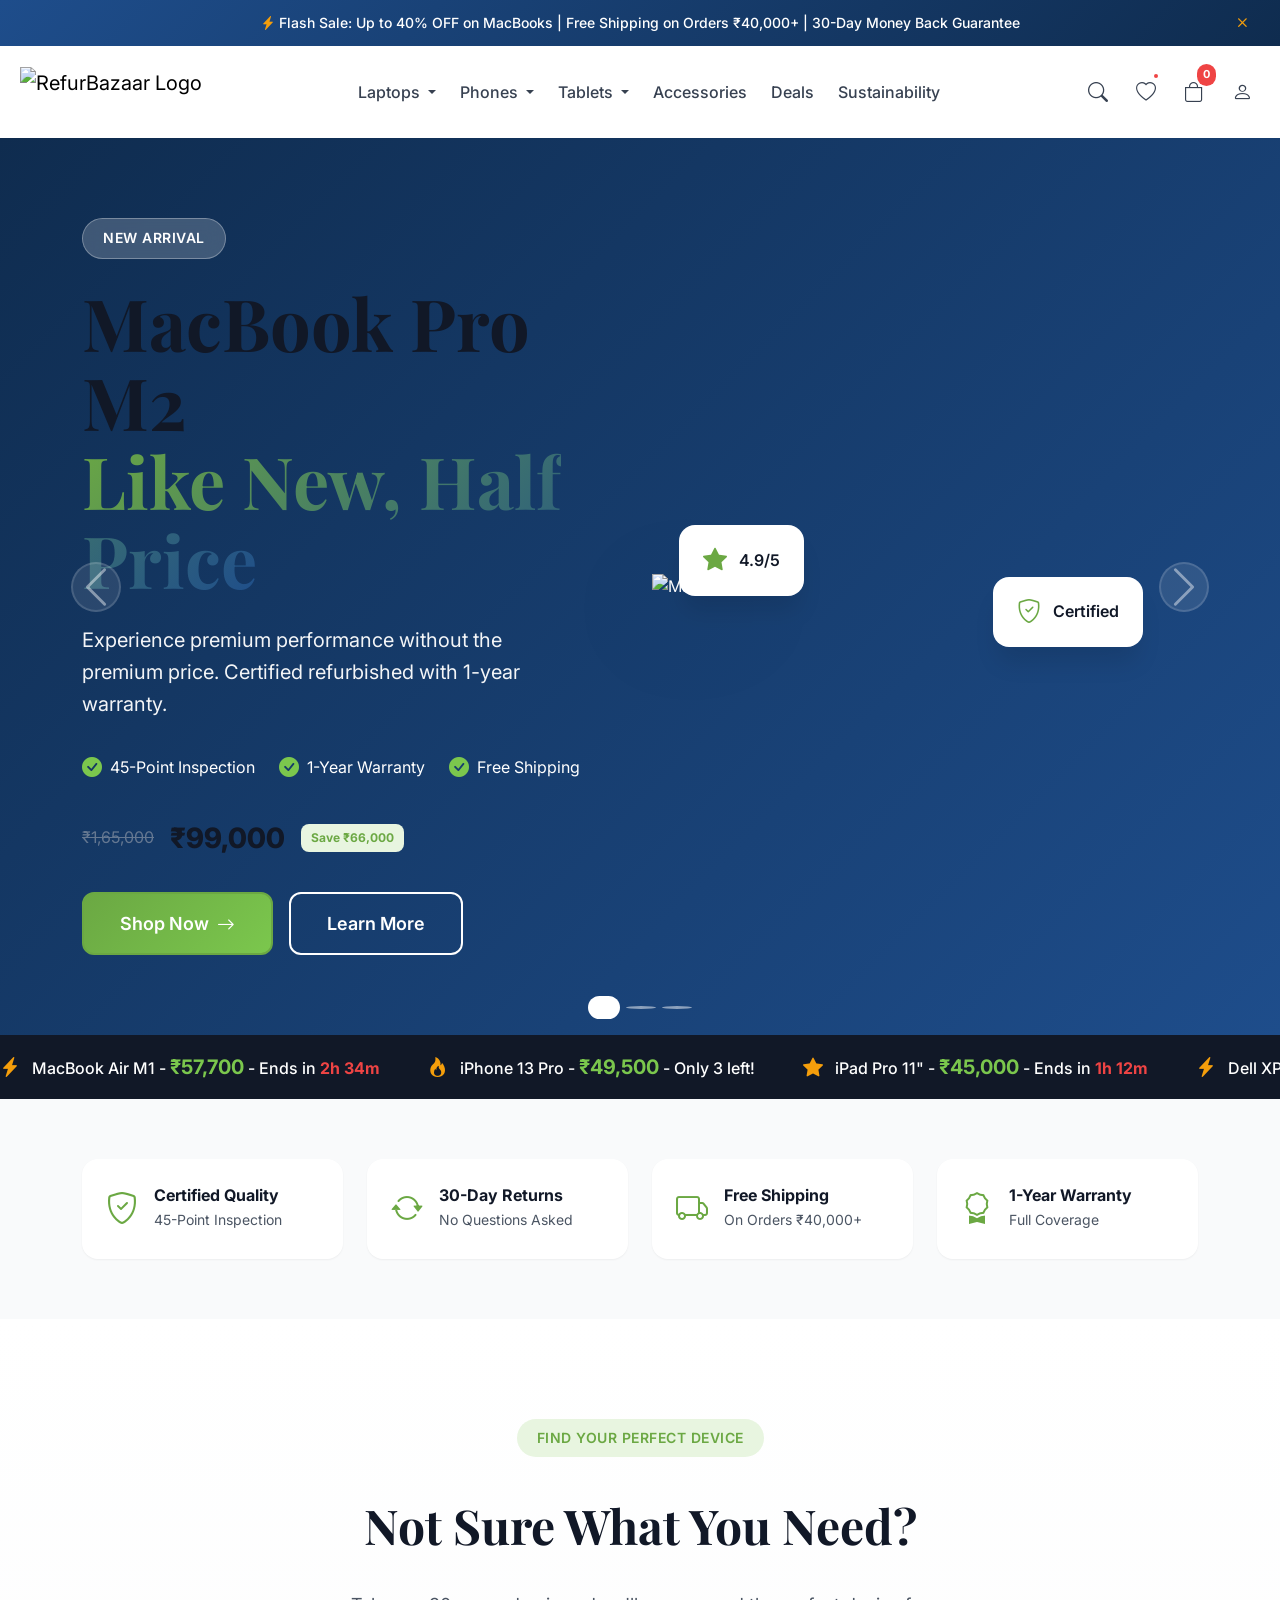
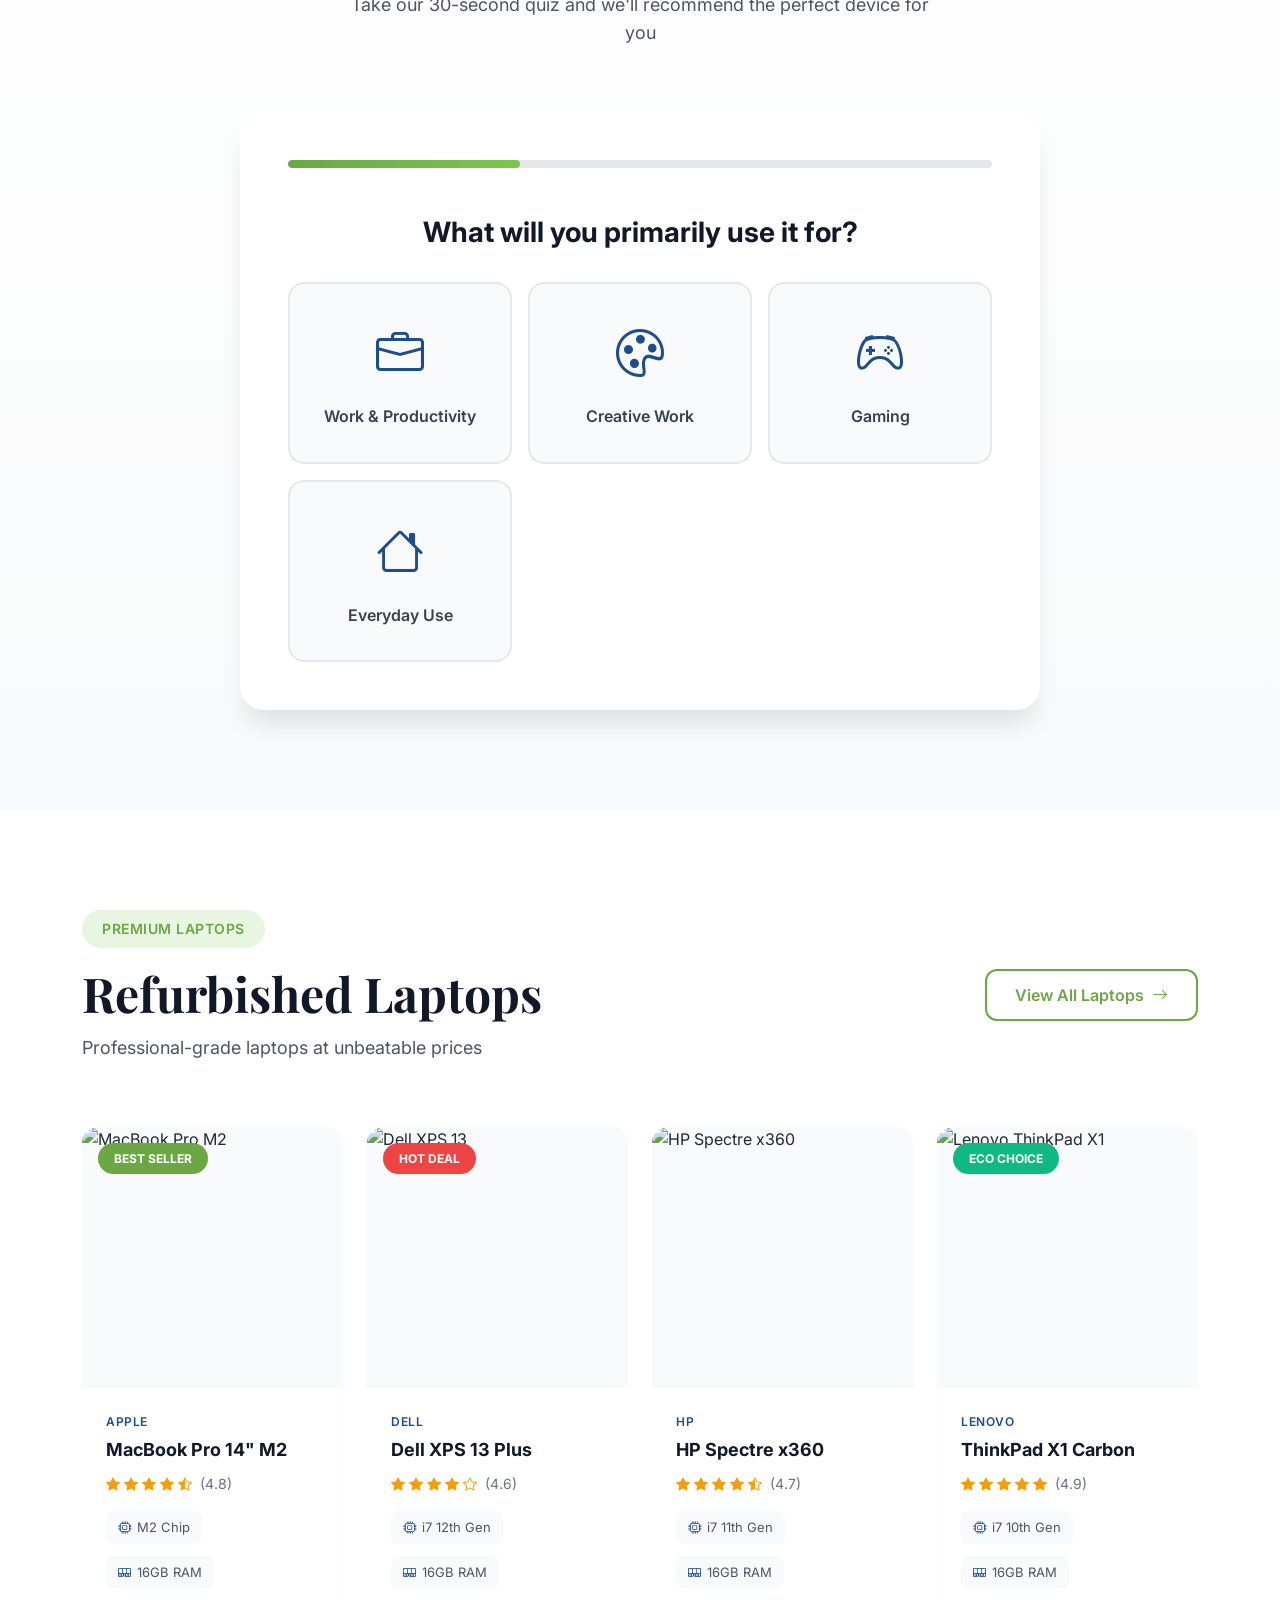
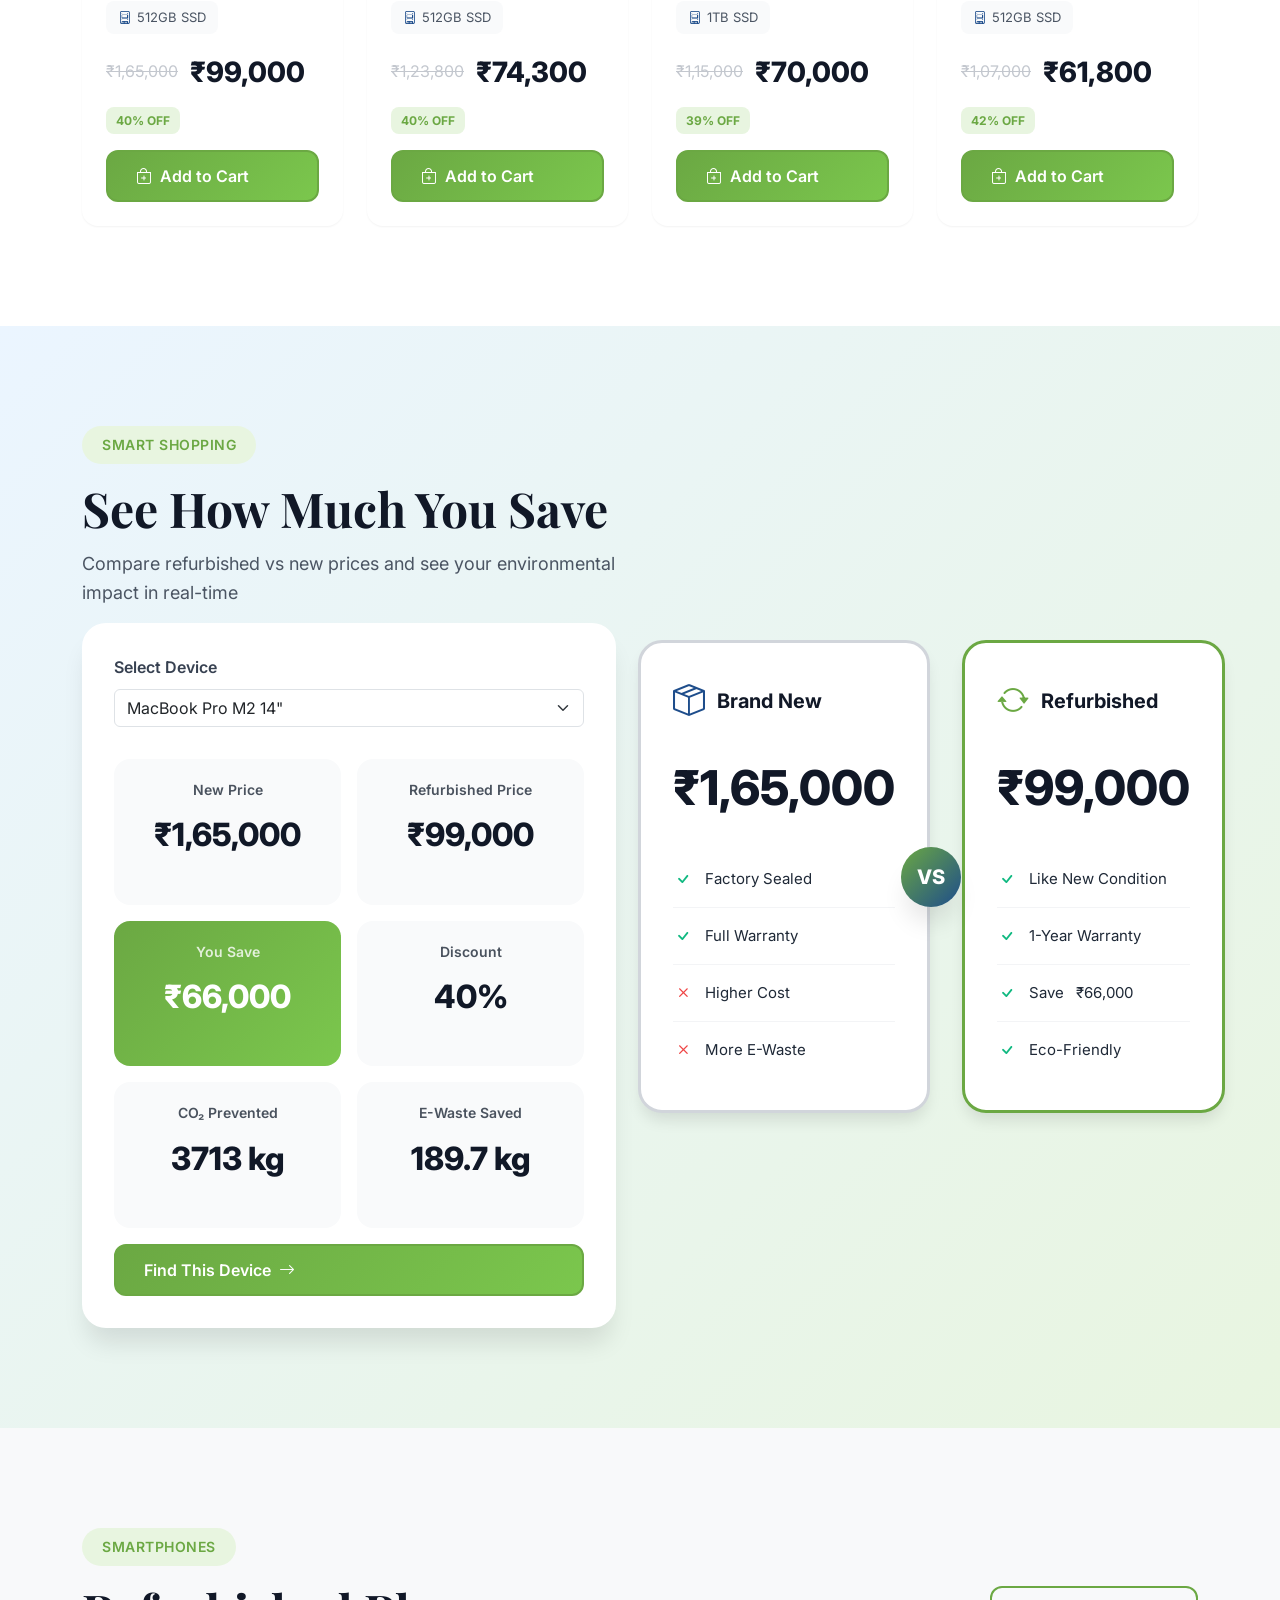
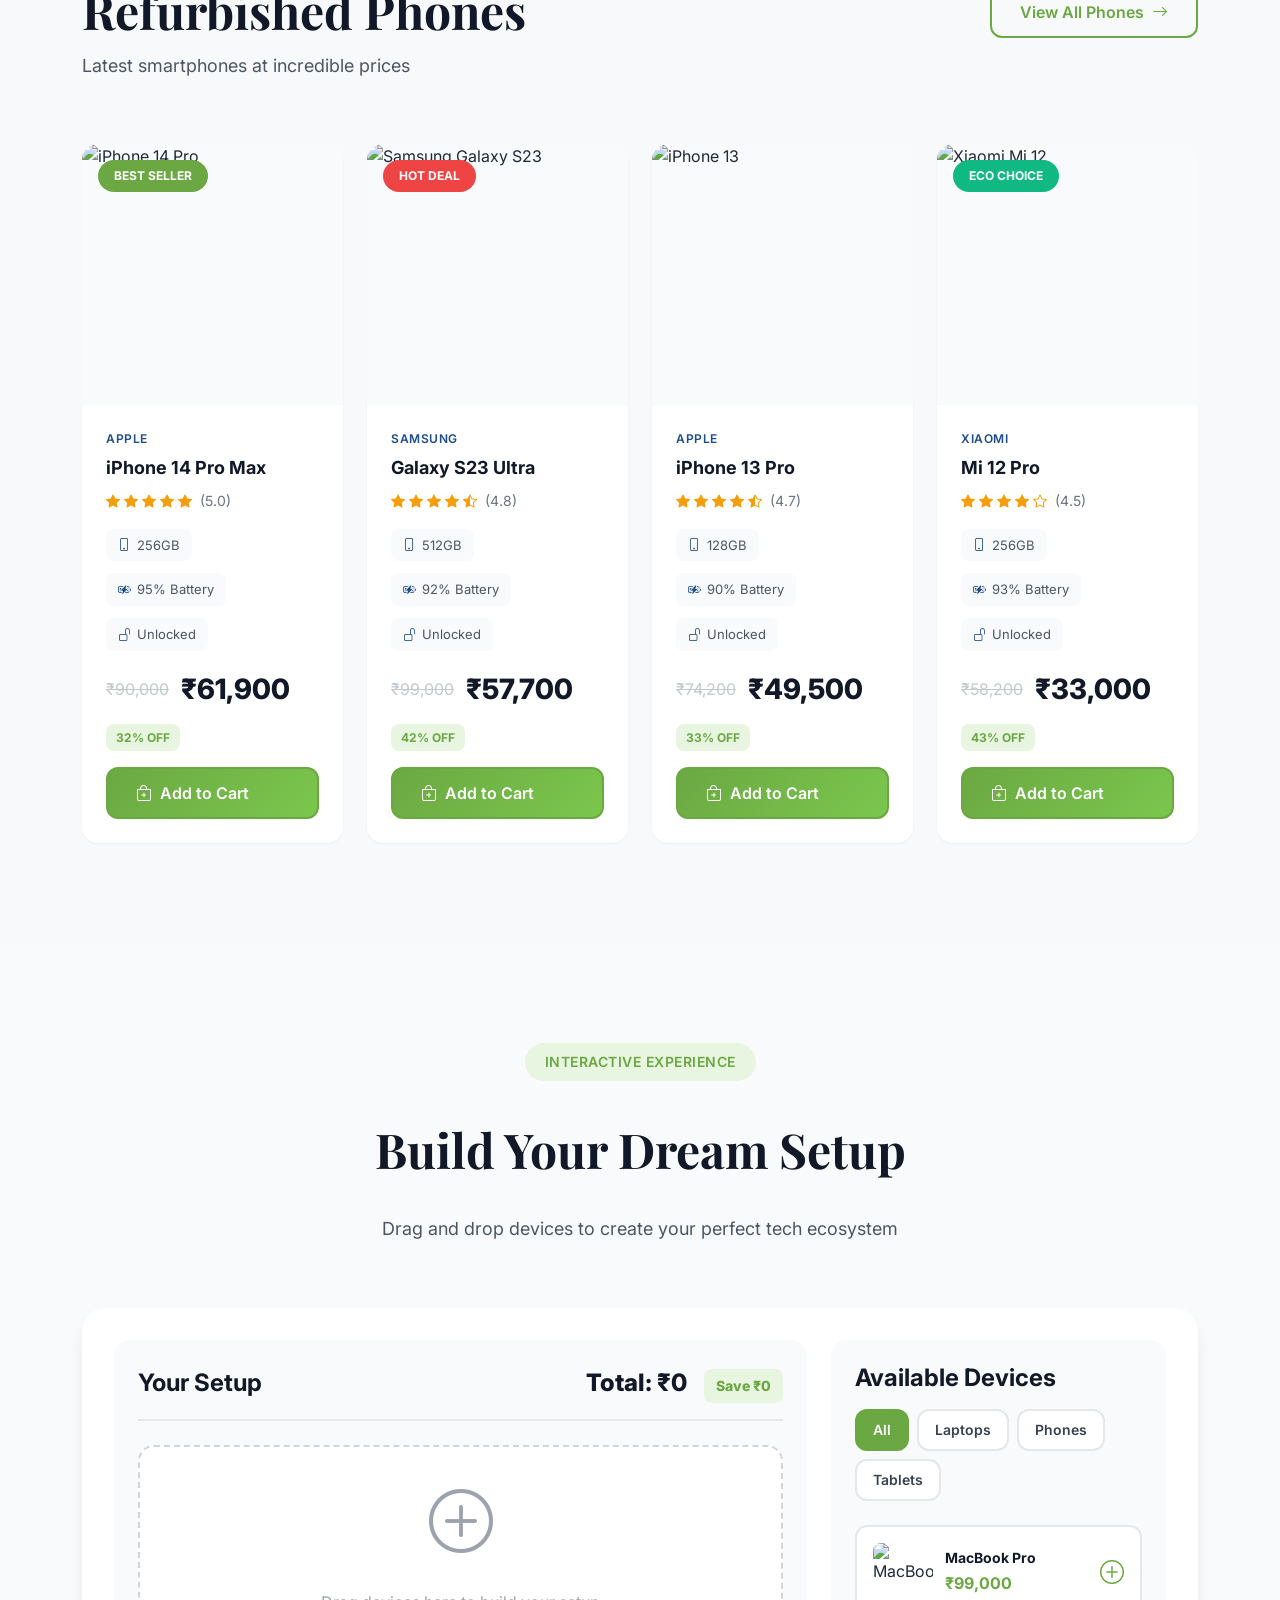
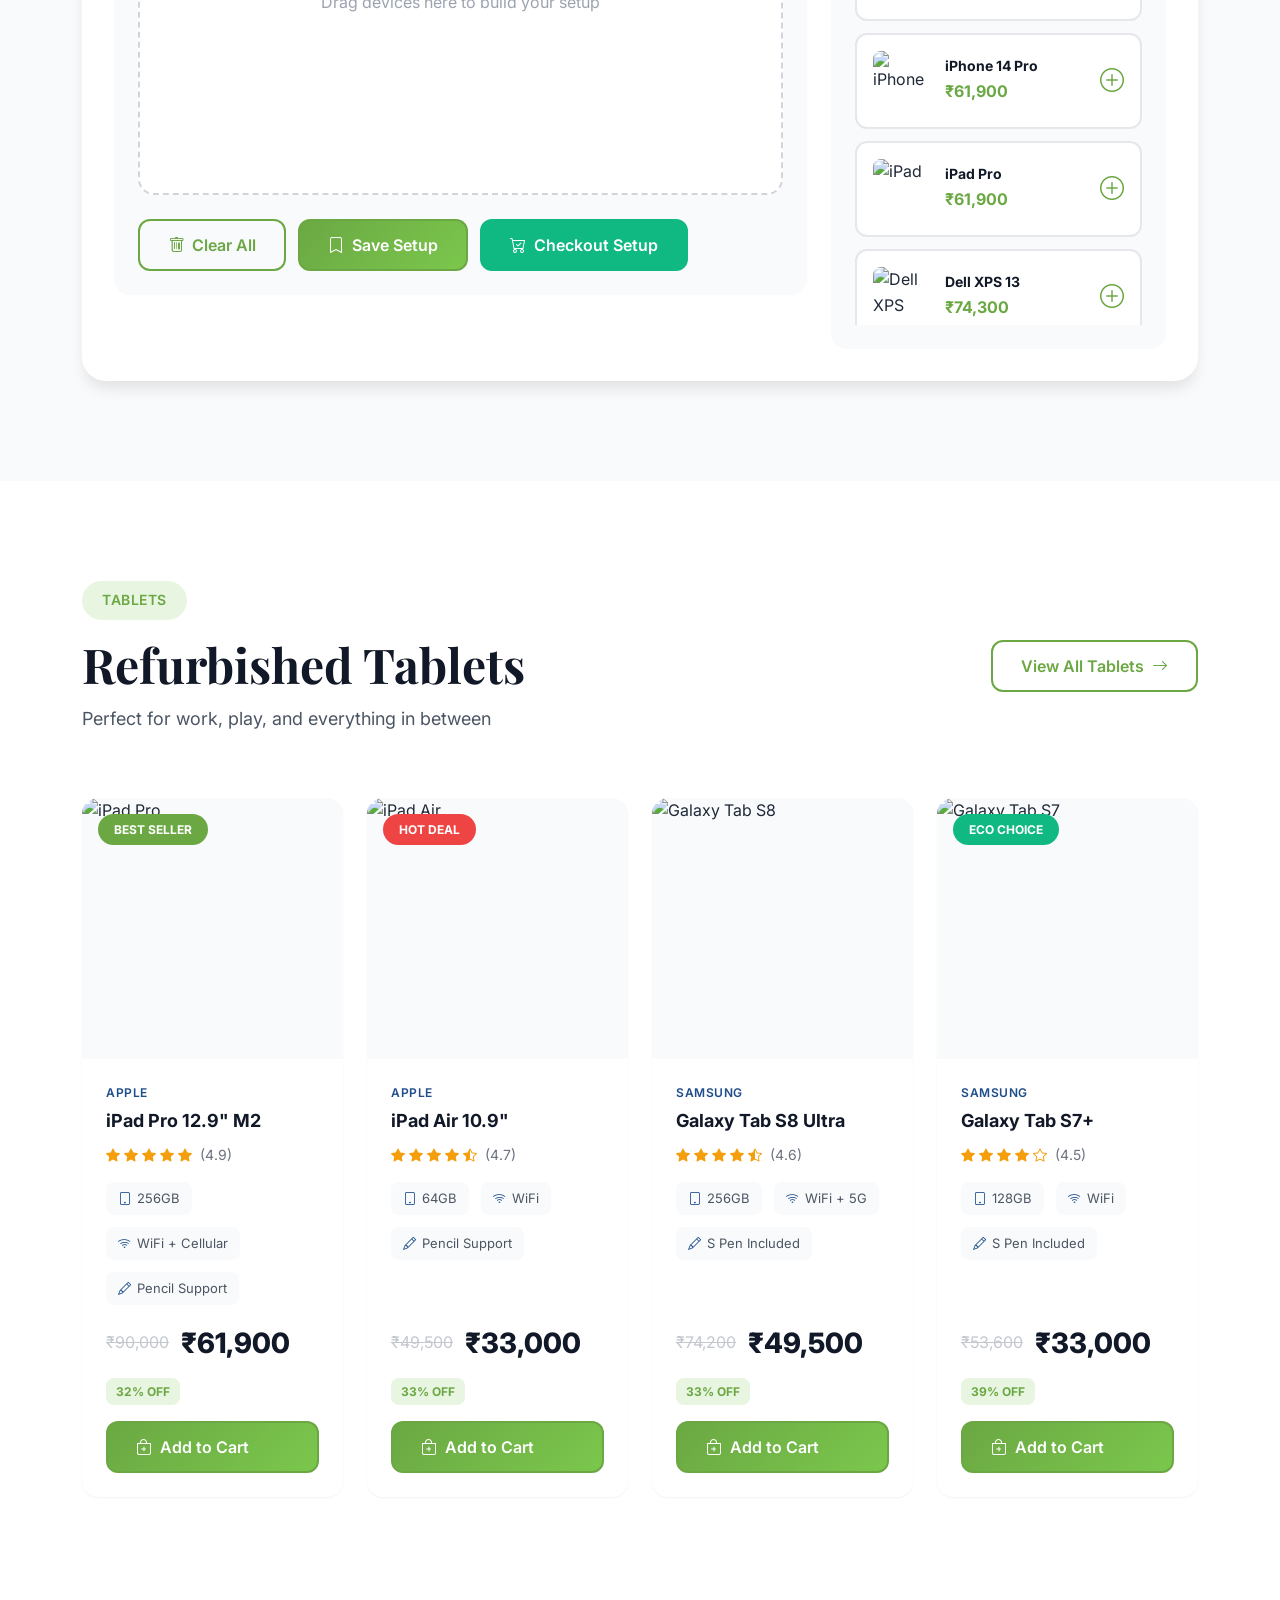
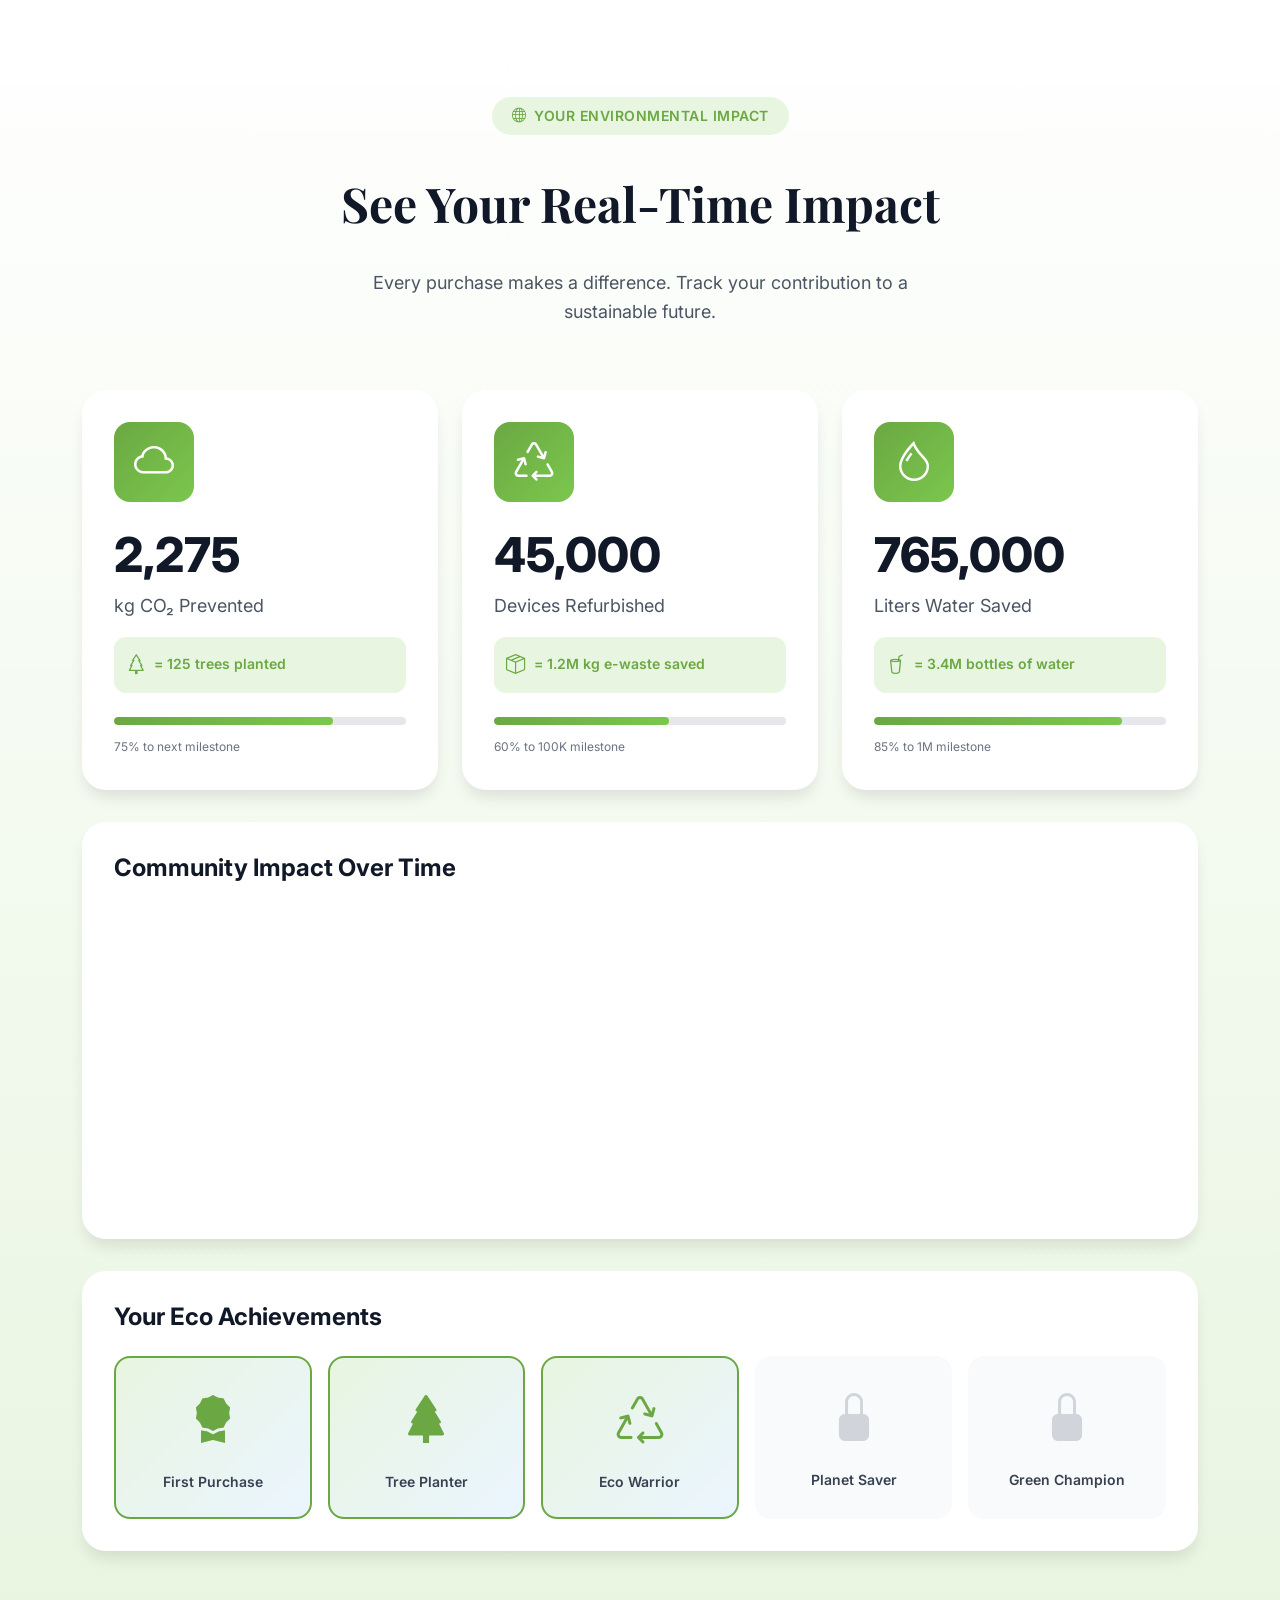
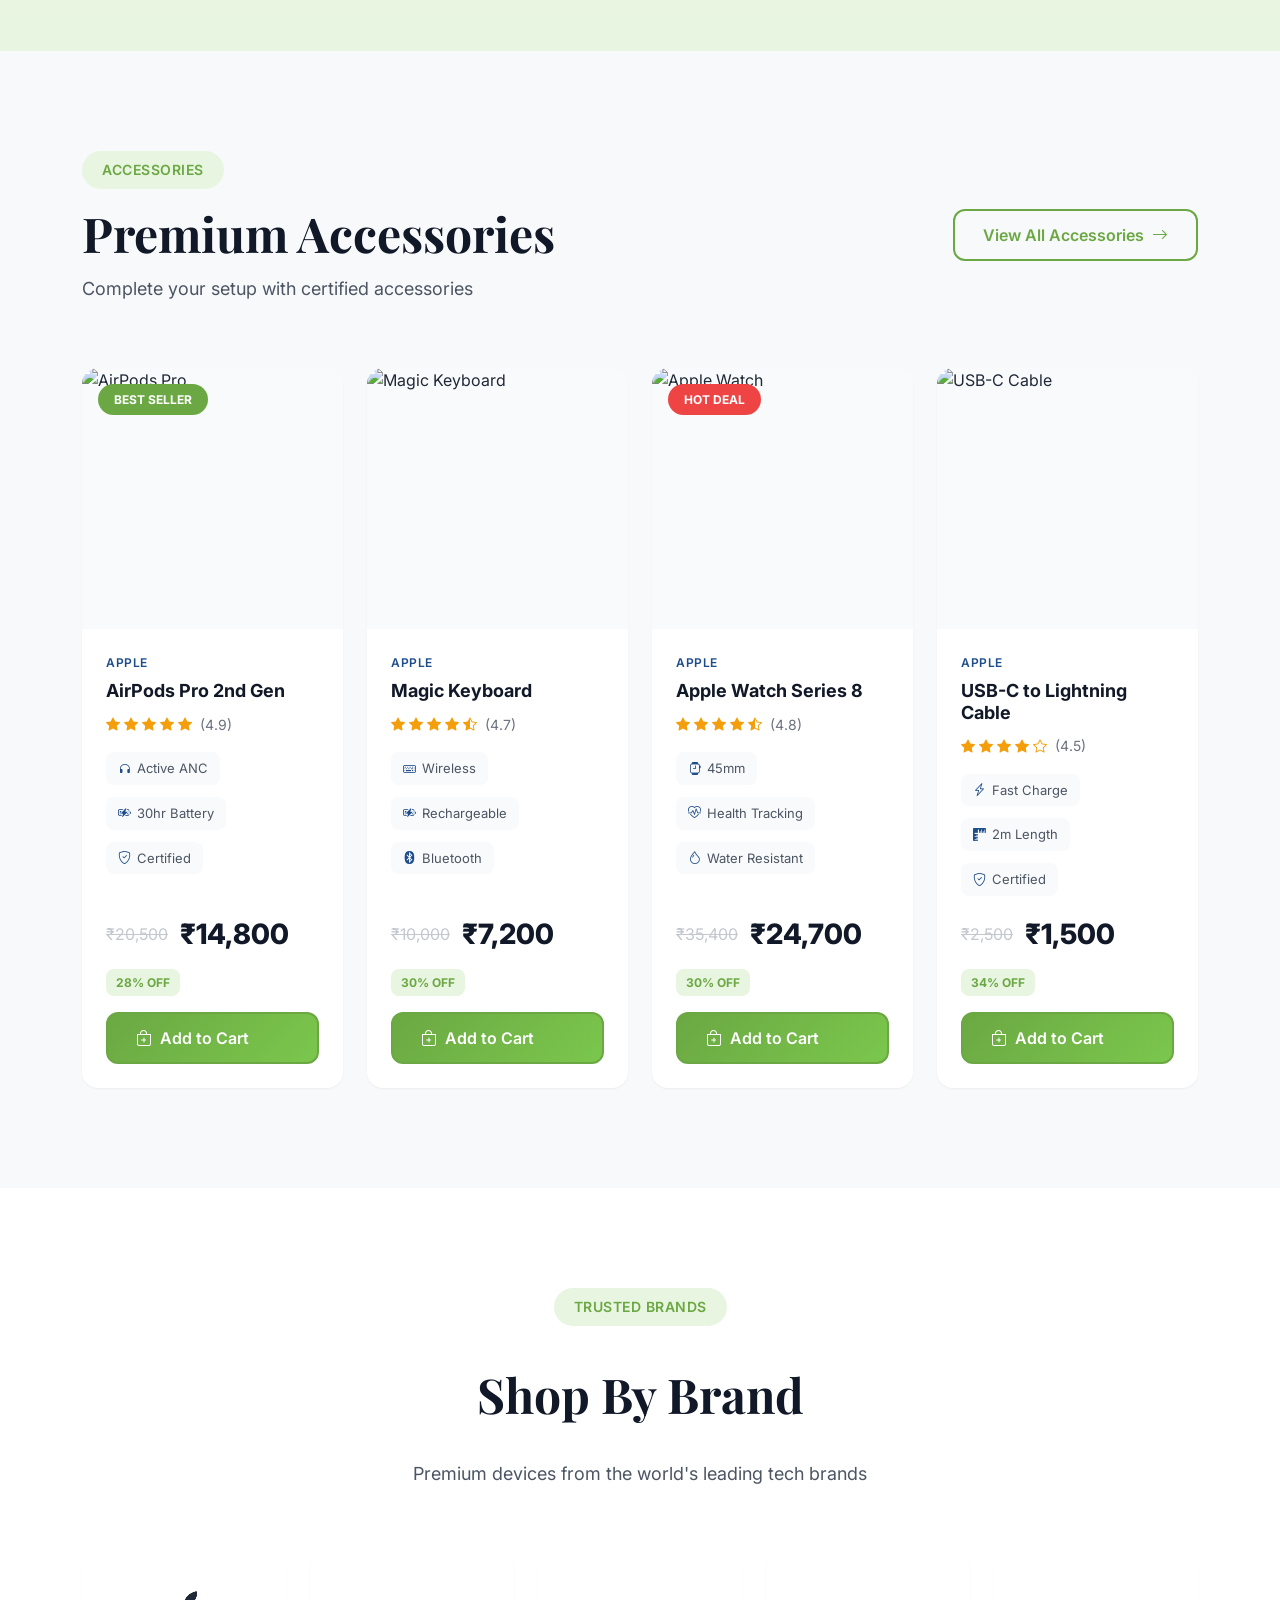
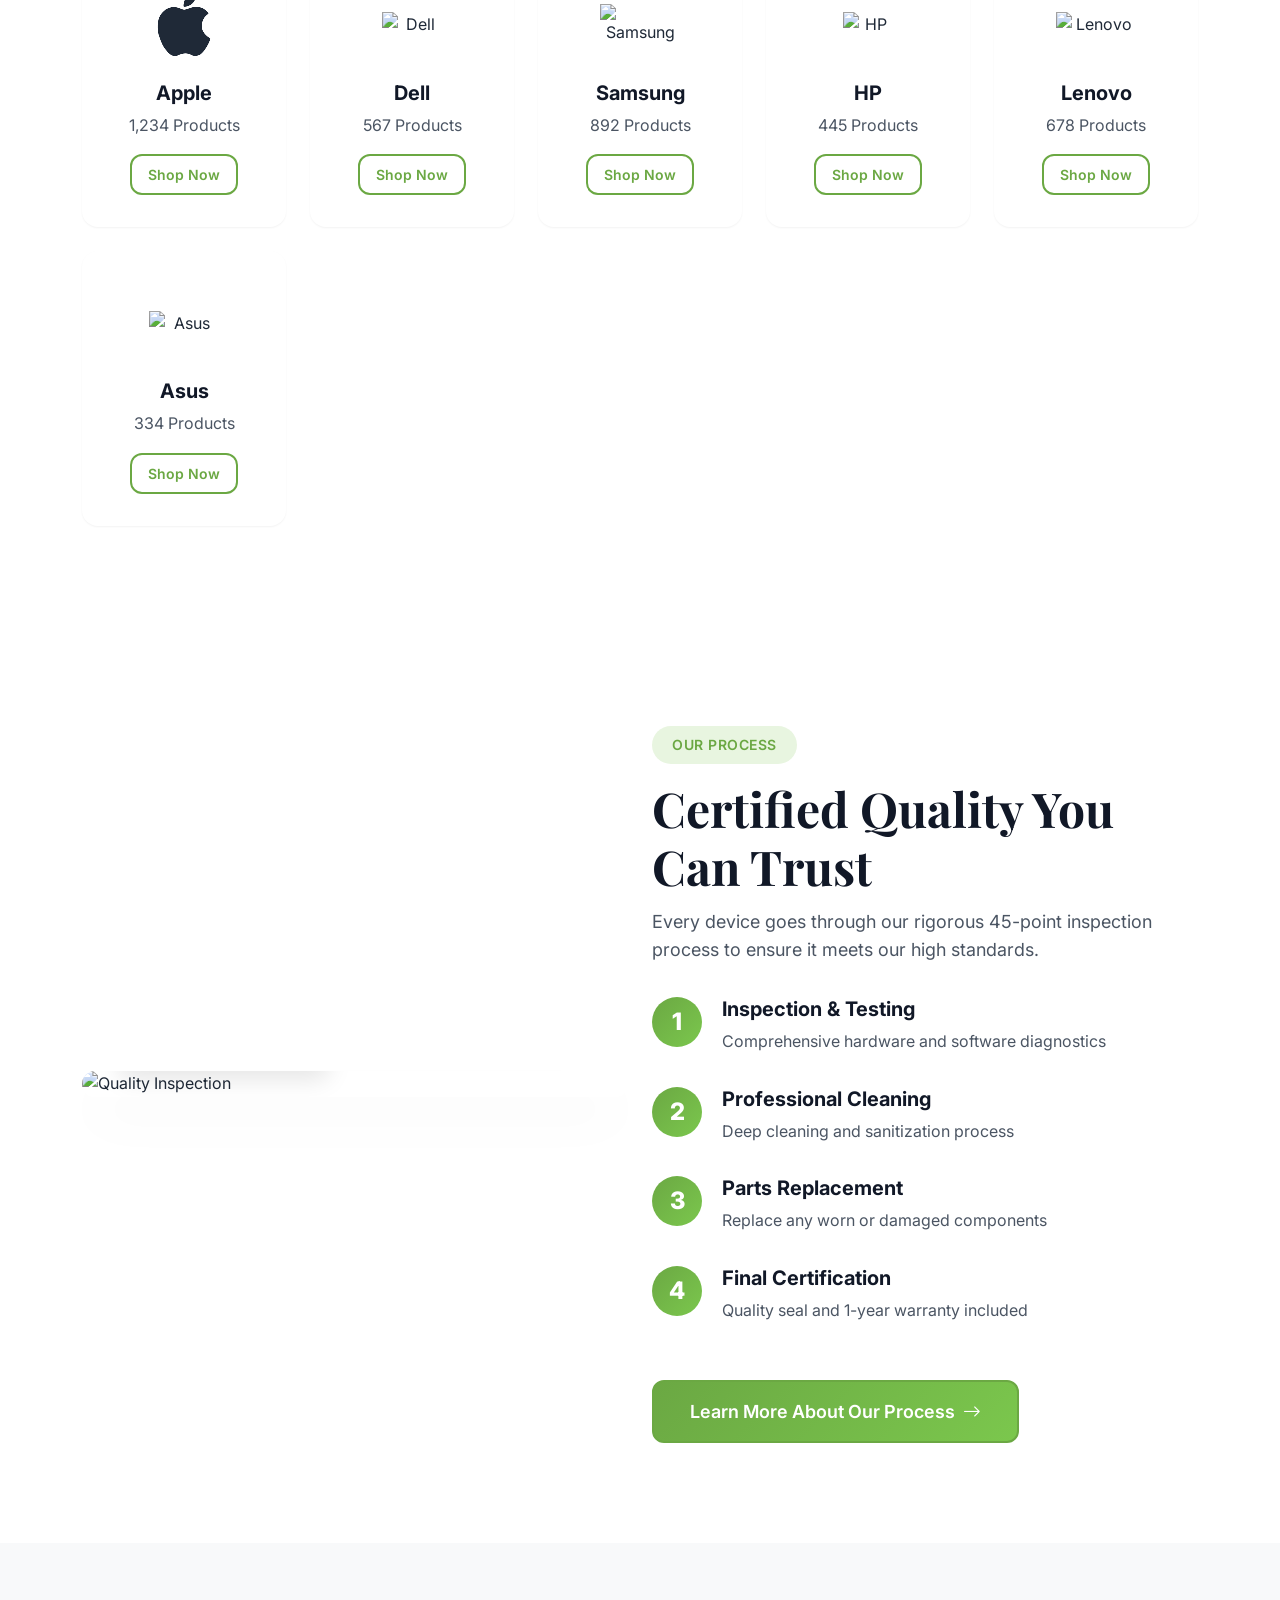
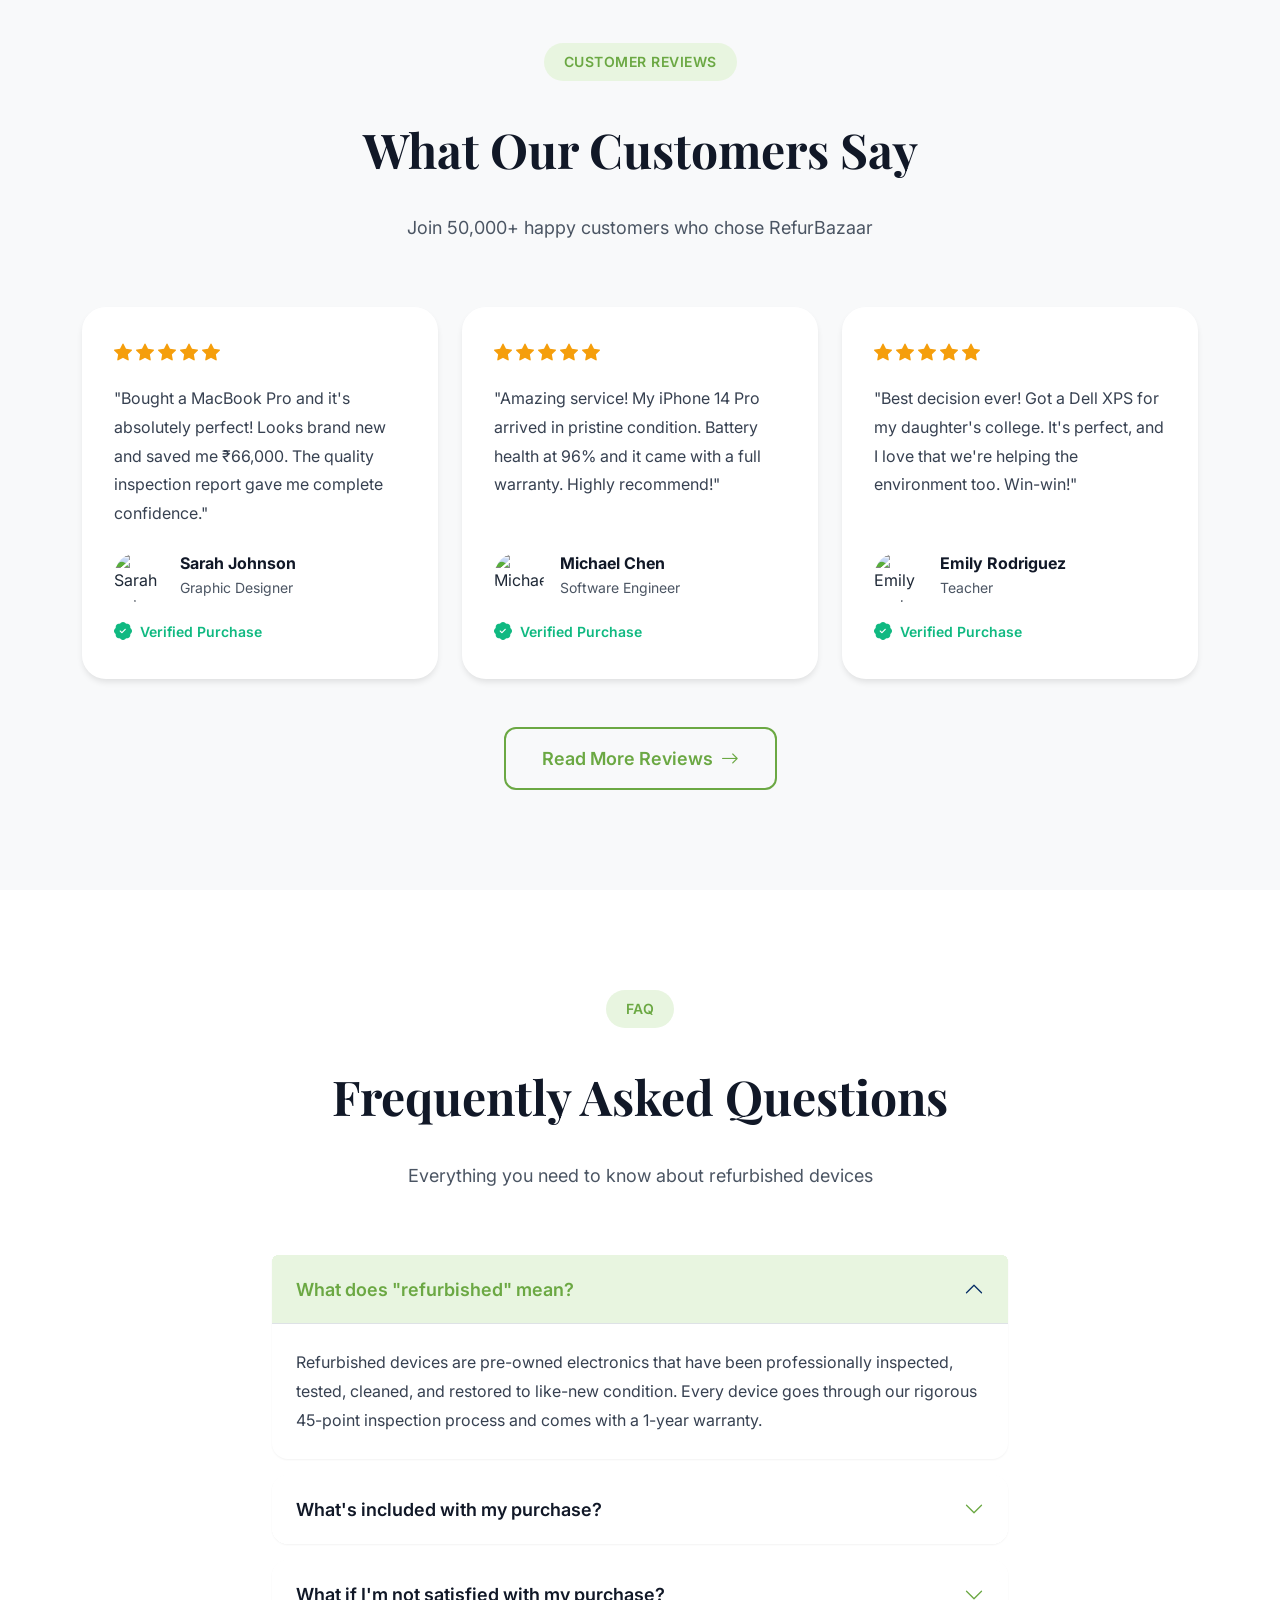
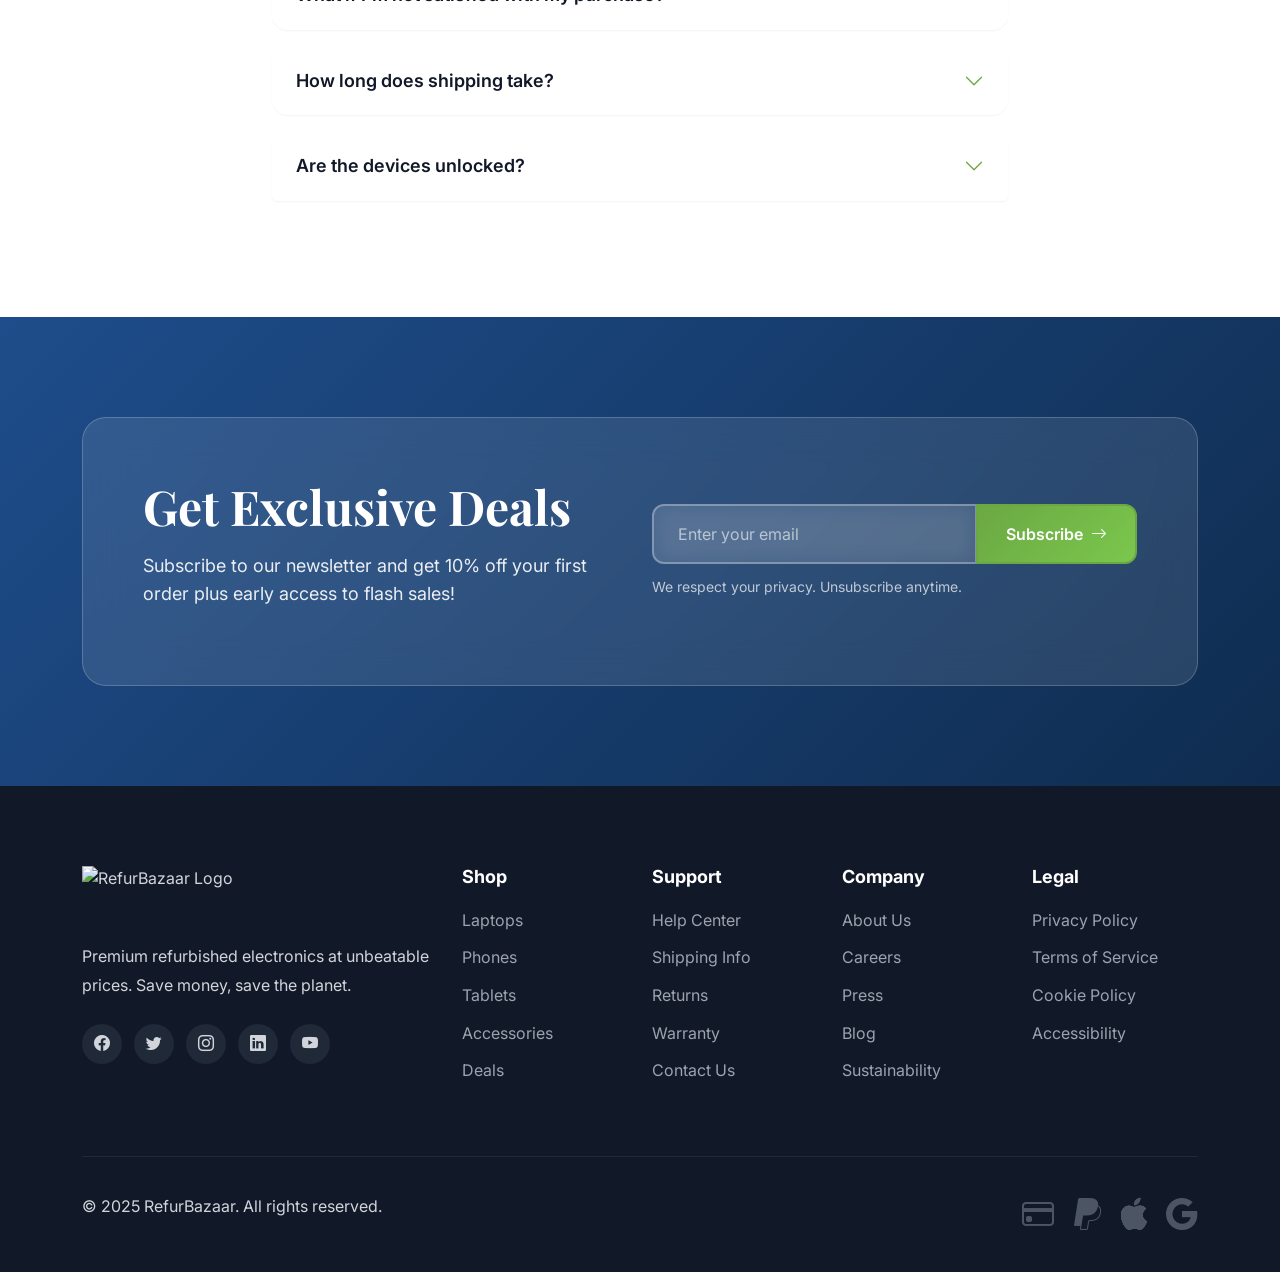
==== New_Homepage/index.html @ 9cf216d6 "ADDED NEW HOMERPAGE" ====
<!DOCTYPE html>
<html lang="en">
<head>
    <meta charset="UTF-8">
    <meta name="viewport" content="width=device-width, initial-scale=1.0">
    <meta name="description" content="RefurBazaar - Premium Refurbished Electronics. Save money, save the planet. Shop certified refurbished laptops, phones, tablets & accessories.">
    <title>RefurBazaar - Premium Refurbished Electronics | Save Money, Save Planet</title>
    
    <!-- Bootstrap 5.3 CSS -->
    <link href="https://cdn.jsdelivr.net/npm/bootstrap@5.3.0/dist/css/bootstrap.min.css" rel="stylesheet">
    
    <!-- Bootstrap Icons -->
    <link rel="stylesheet" href="https://cdn.jsdelivr.net/npm/bootstrap-icons@1.11.0/font/bootstrap-icons.css">
    
    <!-- Google Fonts -->
    <link rel="preconnect" href="https://fonts.googleapis.com">
    <link rel="preconnect" href="https://fonts.gstatic.com" crossorigin>
    <link href="https://fonts.googleapis.com/css2?family=Inter:wght@300;400;500;600;700;800&family=Playfair+Display:wght@700;800&display=swap" rel="stylesheet">
    
    <!-- AOS Animation Library -->
    <link href="https://unpkg.com/aos@2.3.1/dist/aos.css" rel="stylesheet">
    
    <!-- Custom CSS -->
    <link rel="stylesheet" href="styles.css">
    
    <!-- Favicon -->
    <link rel="icon" type="image/png" href="https://hebbkx1anhila5yf.public.blob.vercel-storage.com/refurbazaar%20final%20logo%20-Qb0zeaOKL0ZD2Bkdzx7xDBmVAOLKpW.png">
</head>
<body>

    <!-- Announcement Bar -->
    <div class="announcement-bar">
        <div class="container-fluid">
            <div class="announcement-content">
                <span><i class="bi bi-lightning-charge-fill"></i> Flash Sale: Up to 40% OFF on MacBooks | Free Shipping on Orders ₹40,000+ | 30-Day Money Back Guarantee</span>
                <button class="btn-close-announcement" aria-label="Close">
                    <i class="bi bi-x"></i>
                </button>
            </div>
        </div>
    </div>

    <!-- Navigation -->
    <nav class="navbar navbar-expand-lg navbar-light sticky-top">
        <div class="container-fluid">
            <a class="navbar-brand" href="/">
                <img src="https://hebbkx1anhila5yf.public.blob.vercel-storage.com/refurbazaar%20final%20logo%20-Qb0zeaOKL0ZD2Bkdzx7xDBmVAOLKpW.png" alt="RefurBazaar Logo" class="logo">
            </a>
            
            <button class="navbar-toggler" type="button" data-bs-toggle="collapse" data-bs-target="#navbarNav">
                <span class="navbar-toggler-icon"></span>
            </button>
            
            <div class="collapse navbar-collapse" id="navbarNav">
                <ul class="navbar-nav mx-auto">
                    <li class="nav-item dropdown">
                        <a class="nav-link dropdown-toggle" href="#" role="button" data-bs-toggle="dropdown">
                            Laptops
                        </a>
                        <ul class="dropdown-menu">
                            <li><a class="dropdown-item" href="#"><i class="bi bi-apple"></i> Apple</a></li>
                            <li><a class="dropdown-item" href="#"><i class="bi bi-laptop"></i> Dell</a></li>
                            <li><a class="dropdown-item" href="#"><i class="bi bi-laptop"></i> HP/Compaq</a></li>
                            <li><a class="dropdown-item" href="#"><i class="bi bi-laptop"></i> Lenovo</a></li>
                            <li><a class="dropdown-item" href="#"><i class="bi bi-laptop"></i> Asus</a></li>
                            <li><a class="dropdown-item" href="#"><i class="bi bi-laptop"></i> Acer</a></li>
                        </ul>
                    </li>
                    <li class="nav-item dropdown">
                        <a class="nav-link dropdown-toggle" href="#" role="button" data-bs-toggle="dropdown">
                            Phones
                        </a>
                        <ul class="dropdown-menu">
                            <li><a class="dropdown-item" href="#"><i class="bi bi-apple"></i> Apple iPhone</a></li>
                            <li><a class="dropdown-item" href="#"><i class="bi bi-phone"></i> Samsung</a></li>
                            <li><a class="dropdown-item" href="#"><i class="bi bi-phone"></i> Xiaomi (MI)</a></li>
                            <li><a class="dropdown-item" href="#"><i class="bi bi-phone"></i> Vivo</a></li>
                        </ul>
                    </li>
                    <li class="nav-item dropdown">
                        <a class="nav-link dropdown-toggle" href="#" role="button" data-bs-toggle="dropdown">
                            Tablets
                        </a>
                        <ul class="dropdown-menu">
                            <li><a class="dropdown-item" href="#"><i class="bi bi-tablet"></i> Apple iPad</a></li>
                            <li><a class="dropdown-item" href="#"><i class="bi bi-tablet"></i> Samsung Galaxy Tab</a></li>
                        </ul>
                    </li>
                    <li class="nav-item">
                        <a class="nav-link" href="#accessories">Accessories</a>
                    </li>
                    <li class="nav-item">
                        <a class="nav-link" href="#deals">Deals</a>
                    </li>
                    <li class="nav-item">
                        <a class="nav-link" href="#sustainability">Sustainability</a>
                    </li>
                </ul>
                
                <div class="navbar-actions">
                    <button class="btn-icon" aria-label="Search">
                        <i class="bi bi-search"></i>
                    </button>
                    <button class="btn-icon" aria-label="Wishlist">
                        <i class="bi bi-heart"></i>
                        <span class="badge-dot"></span>
                    </button>
                    <button class="btn-icon" aria-label="Cart">
                        <i class="bi bi-bag"></i>
                        <span class="cart-badge">0</span>
                    </button>
                    <button class="btn-icon" aria-label="Account">
                        <i class="bi bi-person"></i>
                    </button>
                </div>
            </div>
        </div>
    </nav>

    <!-- Hero Carousel Section -->
    <section class="hero-carousel-section">
        <div id="heroCarousel" class="carousel slide carousel-fade" data-bs-ride="carousel" data-bs-interval="5000">
            <div class="carousel-indicators">
                <button type="button" data-bs-target="#heroCarousel" data-bs-slide-to="0" class="active"></button>
                <button type="button" data-bs-target="#heroCarousel" data-bs-slide-to="1"></button>
                <button type="button" data-bs-target="#heroCarousel" data-bs-slide-to="2"></button>
            </div>
            
            <div class="carousel-inner">
                <!-- Slide 1: MacBook Pro -->
                <div class="carousel-item active">
                    <div class="carousel-slide slide-1">
                        <div class="container">
                            <div class="row align-items-center">
                                <div class="col-lg-6" data-aos="fade-right">
                                    <div class="slide-content">
                                        <span class="slide-badge">New Arrival</span>
                                        <h1 class="slide-title">MacBook Pro M2<br><span class="gradient-text">Like New, Half Price</span></h1>
                                        <p class="slide-description">Experience premium performance without the premium price. Certified refurbished with 1-year warranty.</p>
                                        <div class="slide-features">
                                            <div class="feature-item">
                                                <i class="bi bi-check-circle-fill"></i>
                                                <span>45-Point Inspection</span>
                                            </div>
                                            <div class="feature-item">
                                                <i class="bi bi-check-circle-fill"></i>
                                                <span>1-Year Warranty</span>
                                            </div>
                                            <div class="feature-item">
                                                <i class="bi bi-check-circle-fill"></i>
                                                <span>Free Shipping</span>
                                            </div>
                                        </div>
                                        <div class="slide-price">
                                            <span class="price-old">₹1,65,000</span>
                                            <span class="price-new">₹99,000</span>
                                            <span class="price-save">Save ₹66,000</span>
                                        </div>
                                        <div class="slide-actions">
                                            <a href="#laptops" class="btn btn-primary btn-lg">
                                                Shop Now <i class="bi bi-arrow-right"></i>
                                            </a>
                                            <a href="#how-it-works" class="btn btn-outline-light btn-lg">
                                                Learn More
                                            </a>
                                        </div>
                                    </div>
                                </div>
                                <div class="col-lg-6" data-aos="fade-left">
                                    <div class="slide-image">
                                        <img src="https://images.unsplash.com/photo-1517336714731-489689fd1ca8?w=800&q=80" alt="MacBook Pro" class="floating-image">
                                        <div class="image-badge badge-1">
                                            <i class="bi bi-shield-check"></i>
                                            <span>Certified</span>
                                        </div>
                                        <div class="image-badge badge-2">
                                            <i class="bi bi-star-fill"></i>
                                            <span>4.9/5</span>
                                        </div>
                                    </div>
                                </div>
                            </div>
                        </div>
                    </div>
                </div>
                
                <!-- Slide 2: iPhone -->
                <div class="carousel-item">
                    <div class="carousel-slide slide-2">
                        <div class="container">
                            <div class="row align-items-center">
                                <div class="col-lg-6 order-lg-2" data-aos="fade-left">
                                    <div class="slide-content">
                                        <span class="slide-badge">Best Seller</span>
                                        <h1 class="slide-title">iPhone 14 Pro<br><span class="gradient-text">Pristine Condition</span></h1>
                                        <p class="slide-description">The latest iPhone at an unbeatable price. Every device tested, cleaned, and certified by experts.</p>
                                        <div class="slide-features">
                                            <div class="feature-item">
                                                <i class="bi bi-check-circle-fill"></i>
                                                <span>Battery Health 90%+</span>
                                            </div>
                                            <div class="feature-item">
                                                <i class="bi bi-check-circle-fill"></i>
                                                <span>Unlocked</span>
                                            </div>
                                            <div class="feature-item">
                                                <i class="bi bi-check-circle-fill"></i>
                                                <span>30-Day Returns</span>
                                            </div>
                                        </div>
                                        <div class="slide-price">
                                            <span class="price-old">₹90,000</span>
                                            <span class="price-new">₹61,900</span>
                                            <span class="price-save">Save ₹28,100</span>
                                        </div>
                                        <div class="slide-actions">
                                            <a href="#phones" class="btn btn-primary btn-lg">
                                                Shop iPhones <i class="bi bi-arrow-right"></i>
                                            </a>
                                            <a href="#device-finder" class="btn btn-outline-light btn-lg">
                                                Find My Phone
                                            </a>
                                        </div>
                                    </div>
                                </div>
                                <div class="col-lg-6 order-lg-1" data-aos="fade-right">
                                    <div class="slide-image">
                                        <img src="https://images.unsplash.com/photo-1592286927505-b0501739c9a3?w=800&q=80" alt="iPhone 14 Pro" class="floating-image">
                                        <div class="image-badge badge-1">
                                            <i class="bi bi-lightning-charge-fill"></i>
                                            <span>Fast Shipping</span>
                                        </div>
                                        <div class="image-badge badge-2">
                                            <i class="bi bi-award-fill"></i>
                                            <span>Top Rated</span>
                                        </div>
                                    </div>
                                </div>
                            </div>
                        </div>
                    </div>
                </div>
                
                <!-- Slide 3: Sustainability -->
                <div class="carousel-item">
                    <div class="carousel-slide slide-3">
                        <div class="container">
                            <div class="row align-items-center">
                                <div class="col-lg-6" data-aos="fade-right">
                                    <div class="slide-content">
                                        <span class="slide-badge eco-badge">
                                            <i class="bi bi-globe"></i> Eco-Friendly
                                        </span>
                                        <h1 class="slide-title">Save Money<br><span class="gradient-text">Save The Planet</span></h1>
                                        <p class="slide-description">Every refurbished device prevents e-waste and reduces carbon emissions. Join 50,000+ eco-conscious shoppers.</p>
                                        <div class="impact-stats">
                                            <div class="impact-item">
                                                <h3>2.5M kg</h3>
                                                <p>CO₂ Saved</p>
                                            </div>
                                            <div class="impact-item">
                                                <h3>50K+</h3>
                                                <p>Devices Saved</p>
                                            </div>
                                            <div class="impact-item">
                                                <h3>1.2M kg</h3>
                                                <p>E-Waste Prevented</p>
                                            </div>
                                        </div>
                                        <div class="slide-actions">
                                            <a href="#sustainability" class="btn btn-primary btn-lg">
                                                Our Impact <i class="bi bi-arrow-right"></i>
                                            </a>
                                            <a href="#calculator" class="btn btn-outline-light btn-lg">
                                                Calculate Savings
                                            </a>
                                        </div>
                                    </div>
                                </div>
                                <div class="col-lg-6" data-aos="fade-left">
                                    <div class="slide-image sustainability-visual">
                                        <div class="eco-circle circle-1"></div>
                                        <div class="eco-circle circle-2"></div>
                                        <div class="eco-circle circle-3"></div>
                                        <img src="https://images.unsplash.com/photo-15426019066990-b4d3fb778b09?w=800&q=80" alt="Sustainability" class="floating-image">
                                    </div>
                                </div>
                            </div>
                        </div>
                    </div>
                </div>
            </div>
            
            <button class="carousel-control-prev" type="button" data-bs-target="#heroCarousel" data-bs-slide="prev">
                <span class="carousel-control-prev-icon"></span>
            </button>
            <button class="carousel-control-next" type="button" data-bs-target="#heroCarousel" data-bs-slide="next">
                <span class="carousel-control-next-icon"></span>
            </button>
        </div>
    </section>

    <!-- Live Deals Ticker -->
    <section class="deals-ticker">
        <div class="ticker-container">
            <div class="ticker-content">
                <div class="ticker-item">
                    <i class="bi bi-lightning-charge-fill"></i>
                    <span>MacBook Air M1 - <strong>₹57,700</strong> - Ends in <span class="countdown" data-end="2025-01-15">2h 34m</span></span>
                </div>
                <div class="ticker-item">
                    <i class="bi bi-fire"></i>
                    <span>iPhone 13 Pro - <strong>₹49,500</strong> - Only 3 left!</span>
                </div>
                <div class="ticker-item">
                    <i class="bi bi-star-fill"></i>
                    <span>iPad Pro 11" - <strong>₹45,000</strong> - Ends in <span class="countdown" data-end="2025-01-15">1h 12m</span></span>
                </div>
                <div class="ticker-item">
                    <i class="bi bi-lightning-charge-fill"></i>
                    <span>Dell XPS 13 - <strong>₹74,300</strong> - Flash Sale!</span>
                </div>
                <div class="ticker-item">
                    <i class="bi bi-fire"></i>
                    <span>Samsung Galaxy S23 - <strong>₹57,700</strong> - Ends in <span class="countdown" data-end="2025-01-15">45m</span></span>
                </div>
            </div>
        </div>
    </section>

    <!-- Trust Bar -->
    <section class="trust-bar">
        <div class="container">
            <div class="row g-4">
                <div class="col-6 col-md-3" data-aos="fade-up" data-aos-delay="0">
                    <div class="trust-item">
                        <i class="bi bi-shield-check"></i>
                        <div>
                            <h4>Certified Quality</h4>
                            <p>45-Point Inspection</p>
                        </div>
                    </div>
                </div>
                <div class="col-6 col-md-3" data-aos="fade-up" data-aos-delay="100">
                    <div class="trust-item">
                        <i class="bi bi-arrow-repeat"></i>
                        <div>
                            <h4>30-Day Returns</h4>
                            <p>No Questions Asked</p>
                        </div>
                    </div>
                </div>
                <div class="col-6 col-md-3" data-aos="fade-up" data-aos-delay="200">
                    <div class="trust-item">
                        <i class="bi bi-truck"></i>
                        <div>
                            <h4>Free Shipping</h4>
                            <p>On Orders ₹40,000+</p>
                        </div>
                    </div>
                </div>
                <div class="col-6 col-md-3" data-aos="fade-up" data-aos-delay="300">
                    <div class="trust-item">
                        <i class="bi bi-award"></i>
                        <div>
                            <h4>1-Year Warranty</h4>
                            <p>Full Coverage</p>
                        </div>
                    </div>
                </div>
            </div>
        </div>
    </section>

    <!-- Interactive Device Finder Quiz -->
    <section class="device-finder-section" id="device-finder">
        <div class="container">
            <div class="section-header text-center" data-aos="fade-up">
                <span class="section-badge">Find Your Perfect Device</span>
                <h2 class="section-title">Not Sure What You Need?</h2>
                <p class="section-description">Take our 30-second quiz and we'll recommend the perfect device for you</p>
            </div>
            
            <div class="device-finder-quiz" data-aos="fade-up" data-aos-delay="200">
                <div class="quiz-progress">
                    <div class="progress-bar" id="quizProgress"></div>
                </div>
                
                <div class="quiz-content" id="quizContent">
                    <div class="quiz-question active" data-question="1">
                        <h3>What will you primarily use it for?</h3>
                        <div class="quiz-options">
                            <button class="quiz-option" data-value="work">
                                <i class="bi bi-briefcase"></i>
                                <span>Work & Productivity</span>
                            </button>
                            <button class="quiz-option" data-value="creative">
                                <i class="bi bi-palette"></i>
                                <span>Creative Work</span>
                            </button>
                            <button class="quiz-option" data-value="gaming">
                                <i class="bi bi-controller"></i>
                                <span>Gaming</span>
                            </button>
                            <button class="quiz-option" data-value="everyday">
                                <i class="bi bi-house"></i>
                                <span>Everyday Use</span>
                            </button>
                        </div>
                    </div>
                    
                    <div class="quiz-question" data-question="2">
                        <h3>What's your budget range?</h3>
                        <div class="quiz-options">
                            <button class="quiz-option" data-value="budget">
                                <i class="bi bi-piggy-bank"></i>
                                <span>Under ₹40,000</span>
                            </button>
                            <button class="quiz-option" data-value="mid">
                                <i class="bi bi-cash-stack"></i>
                                <span>₹40,000 - ₹80,000</span>
                            </button>
                            <button class="quiz-option" data-value="premium">
                                <i class="bi bi-gem"></i>
                                <span>₹80,000+</span>
                            </button>
                        </div>
                    </div>
                    
                    <div class="quiz-question" data-question="3">
                        <h3>Which brand do you prefer?</h3>
                        <div class="quiz-options">
                            <button class="quiz-option" data-value="apple">
                                <i class="bi bi-apple"></i>
                                <span>Apple</span>
                            </button>
                            <button class="quiz-option" data-value="windows">
                                <i class="bi bi-windows"></i>
                                <span>Windows</span>
                            </button>
                            <button class="quiz-option" data-value="android">
                                <i class="bi bi-phone"></i>
                                <span>Android</span>
                            </button>
                            <button class="quiz-option" data-value="any">
                                <i class="bi bi-star"></i>
                                <span>No Preference</span>
                            </button>
                        </div>
                    </div>
                    
                    <div class="quiz-results" id="quizResults">
                        <div class="results-content">
                            <i class="bi bi-check-circle-fill"></i>
                            <h3>Perfect Match Found!</h3>
                            <p>Based on your answers, we recommend:</p>
                            <div class="recommended-device">
                                <img src="https://images.unsplash.com/photo-1517336714731-489689fd1ca8?w=400&q=80" alt="Recommended Device">
                                <h4>MacBook Pro M2</h4>
                                <p class="device-price">₹99,000</p>
                                <a href="#laptops" class="btn btn-primary">View Device</a>
                            </div>
                            <button class="btn btn-outline-primary" onclick="resetQuiz()">Take Quiz Again</button>
                        </div>
                    </div>
                </div>
            </div>
        </div>
    </section>

    <!-- Laptops Section -->
    <section class="products-section" id="laptops">
        <div class="container">
            <div class="section-header" data-aos="fade-up">
                <div>
                    <span class="section-badge">Premium Laptops</span>
                    <h2 class="section-title">Refurbished Laptops</h2>
                    <p class="section-description">Professional-grade laptops at unbeatable prices</p>
                </div>
                <a href="#" class="btn btn-outline-primary">View All Laptops <i class="bi bi-arrow-right"></i></a>
            </div>
            
            <div class="row g-4">
                <!-- MacBook Pro -->
                <div class="col-md-6 col-lg-3" data-aos="fade-up" data-aos-delay="0">
                    <div class="product-card">
                        <div class="product-badge">Best Seller</div>
                        <div class="product-image">
                            <img src="https://images.unsplash.com/photo-1517336714731-489689fd1ca8?w=600&q=80" alt="MacBook Pro M2">
                            <div class="product-actions">
                                <button class="btn-action" aria-label="Add to wishlist">
                                    <i class="bi bi-heart"></i>
                                </button>
                                <button class="btn-action" aria-label="Quick view">
                                    <i class="bi bi-eye"></i>
                                </button>
                            </div>
                        </div>
                        <div class="product-info">
                            <div class="product-brand">Apple</div>
                            <h3 class="product-title">MacBook Pro 14" M2</h3>
                            <div class="product-rating">
                                <i class="bi bi-star-fill"></i>
                                <i class="bi bi-star-fill"></i>
                                <i class="bi bi-star-fill"></i>
                                <i class="bi bi-star-fill"></i>
                                <i class="bi bi-star-half"></i>
                                <span>(4.8)</span>
                            </div>
                            <div class="product-specs">
                                <span><i class="bi bi-cpu"></i> M2 Chip</span>
                                <span><i class="bi bi-memory"></i> 16GB RAM</span>
                                <span><i class="bi bi-device-ssd"></i> 512GB SSD</span>
                            </div>
                            <div class="product-price">
                                <span class="price-old">₹1,65,000</span>
                                <span class="price-new">₹99,000</span>
                                <span class="price-save">40% OFF</span>
                            </div>
                            <button class="btn btn-primary w-100">
                                <i class="bi bi-bag-plus"></i> Add to Cart
                            </button>
                        </div>
                    </div>
                </div>
                
                <!-- Dell XPS 13 -->
                <div class="col-md-6 col-lg-3" data-aos="fade-up" data-aos-delay="100">
                    <div class="product-card">
                        <div class="product-badge badge-deal">Hot Deal</div>
                        <div class="product-image">
                            <img src="https://images.unsplash.com/photo-1593642632823-8f785ba67e45?w=600&q=80" alt="Dell XPS 13">
                            <div class="product-actions">
                                <button class="btn-action" aria-label="Add to wishlist">
                                    <i class="bi bi-heart"></i>
                                </button>
                                <button class="btn-action" aria-label="Quick view">
                                    <i class="bi bi-eye"></i>
                                </button>
                            </div>
                        </div>
                        <div class="product-info">
                            <div class="product-brand">Dell</div>
                            <h3 class="product-title">Dell XPS 13 Plus</h3>
                            <div class="product-rating">
                                <i class="bi bi-star-fill"></i>
                                <i class="bi bi-star-fill"></i>
                                <i class="bi bi-star-fill"></i>
                                <i class="bi bi-star-fill"></i>
                                <i class="bi bi-star"></i>
                                <span>(4.6)</span>
                            </div>
                            <div class="product-specs">
                                <span><i class="bi bi-cpu"></i> i7 12th Gen</span>
                                <span><i class="bi bi-memory"></i> 16GB RAM</span>
                                <span><i class="bi bi-device-ssd"></i> 512GB SSD</span>
                            </div>
                            <div class="product-price">
                                <span class="price-old">₹1,23,800</span>
                                <span class="price-new">₹74,300</span>
                                <span class="price-save">40% OFF</span>
                            </div>
                            <button class="btn btn-primary w-100">
                                <i class="bi bi-bag-plus"></i> Add to Cart
                            </button>
                        </div>
                    </div>
                </div>
                
                <!-- HP Spectre -->
                <div class="col-md-6 col-lg-3" data-aos="fade-up" data-aos-delay="200">
                    <div class="product-card">
                        <div class="product-image">
                            <img src="https://images.unsplash.com/photo-1588872657578-7efd1f1555ed?w=600&q=80" alt="HP Spectre x360">
                            <div class="product-actions">
                                <button class="btn-action" aria-label="Add to wishlist">
                                    <i class="bi bi-heart"></i>
                                </button>
                                <button class="btn-action" aria-label="Quick view">
                                    <i class="bi bi-eye"></i>
                                </button>
                            </div>
                        </div>
                        <div class="product-info">
                            <div class="product-brand">HP</div>
                            <h3 class="product-title">HP Spectre x360</h3>
                            <div class="product-rating">
                                <i class="bi bi-star-fill"></i>
                                <i class="bi bi-star-fill"></i>
                                <i class="bi bi-star-fill"></i>
                                <i class="bi bi-star-fill"></i>
                                <i class="bi bi-star-half"></i>
                                <span>(4.7)</span>
                            </div>
                            <div class="product-specs">
                                <span><i class="bi bi-cpu"></i> i7 11th Gen</span>
                                <span><i class="bi bi-memory"></i> 16GB RAM</span>
                                <span><i class="bi bi-device-ssd"></i> 1TB SSD</span>
                            </div>
                            <div class="product-price">
                                <span class="price-old">₹1,15,000</span>
                                <span class="price-new">₹70,000</span>
                                <span class="price-save">39% OFF</span>
                            </div>
                            <button class="btn btn-primary w-100">
                                <i class="bi bi-bag-plus"></i> Add to Cart
                            </button>
                        </div>
                    </div>
                </div>
                
                <!-- Lenovo ThinkPad -->
                <div class="col-md-6 col-lg-3" data-aos="fade-up" data-aos-delay="300">
                    <div class="product-card">
                        <div class="product-badge badge-eco">Eco Choice</div>
                        <div class="product-image">
                            <img src="https://images.unsplash.com/photo-1611186871348-b1ce6996e52c9?w=600&q=80" alt="Lenovo ThinkPad X1">
                            <div class="product-actions">
                                <button class="btn-action" aria-label="Add to wishlist">
                                    <i class="bi bi-heart"></i>
                                </button>
                                <button class="btn-action" aria-label="Quick view">
                                    <i class="bi bi-eye"></i>
                                </button>
                            </div>
                        </div>
                        <div class="product-info">
                            <div class="product-brand">Lenovo</div>
                            <h3 class="product-title">ThinkPad X1 Carbon</h3>
                            <div class="product-rating">
                                <i class="bi bi-star-fill"></i>
                                <i class="bi bi-star-fill"></i>
                                <i class="bi bi-star-fill"></i>
                                <i class="bi bi-star-fill"></i>
                                <i class="bi bi-star-fill"></i>
                                <span>(4.9)</span>
                            </div>
                            <div class="product-specs">
                                <span><i class="bi bi-cpu"></i> i7 10th Gen</span>
                                <span><i class="bi bi-memory"></i> 16GB RAM</span>
                                <span><i class="bi bi-device-ssd"></i> 512GB SSD</span>
                            </div>
                            <div class="product-price">
                                <span class="price-old">₹1,07,000</span>
                                <span class="price-new">₹61,800</span>
                                <span class="price-save">42% OFF</span>
                            </div>
                            <button class="btn btn-primary w-100">
                                <i class="bi bi-bag-plus"></i> Add to Cart
                            </button>
                        </div>
                    </div>
                </div>
            </div>
        </div>
    </section>

    <!-- Refurb vs New Calculator -->
    <section class="calculator-section" id="calculator">
        <div class="container">
            <div class="row align-items-center g-5">
                <div class="col-lg-6" data-aos="fade-right">
                    <div class="calculator-content">
                        <span class="section-badge">Smart Shopping</span>
                        <h2 class="section-title">See How Much You Save</h2>
                        <p class="section-description">Compare refurbished vs new prices and see your environmental impact in real-time</p>
                        
                        <div class="calculator-widget">
                            <div class="calculator-input">
                                <label>Select Device</label>
                                <select class="form-select" id="deviceSelect">
                                    <option value="99000,165000">MacBook Pro M2 14"</option>
                                    <option value="74300,123800">Dell XPS 13 Plus</option>
                                    <option value="70000,115000">HP Spectre x360</option>
                                    <option value="61800,107000">Lenovo ThinkPad X1</option>
                                    <option value="61900,90000">iPhone 14 Pro Max</option>
                                    <option value="57700,99000">Samsung Galaxy S23 Ultra</option>
                                    <option value="49500,74200">iPhone 13 Pro</option>
                                    <option value="61900,90000">iPad Pro 12.9" M2</option>
                                    <option value="49500,74200">Samsung Galaxy Tab S8 Ultra</option>
                                </select>
                            </div>
                            
                            <div class="calculator-results">
                                <div class="result-item">
                                    <div class="result-label">New Price</div>
                                    <div class="result-value new-price-display">₹1,65,000</div>
                                </div>
                                <div class="result-item">
                                    <div class="result-label">Refurbished Price</div>
                                    <div class="result-value refurb-price">₹99,000</div>
                                </div>
                                <div class="result-item highlight">
                                    <div class="result-label">You Save</div>
                                    <div class="result-value savings">₹66,000</div>
                                </div>
                                <div class="result-item">
                                    <div class="result-label">Discount</div>
                                    <div class="result-value discount-percent">40%</div>
                                </div>
                                <div class="result-item">
                                    <div class="result-label">CO₂ Prevented</div>
                                    <div class="result-value co2">45 kg</div>
                                </div>
                                <div class="result-item">
                                    <div class="result-label">E-Waste Saved</div>
                                    <div class="result-value waste">2.3 kg</div>
                                </div>
                            </div>
                            
                            <button class="btn btn-primary w-100 mt-3">
                                Find This Device <i class="bi bi-arrow-right"></i>
                            </button>
                        </div>
                    </div>
                </div>
                
                <div class="col-lg-6" data-aos="fade-left">
                    <div class="comparison-visual">
                        <div class="comparison-card new-card">
                            <div class="card-header">
                                <i class="bi bi-box-seam"></i>
                                <h4>Brand New</h4>
                            </div>
                            <div class="card-price new-price-card">₹1,65,000</div>
                            <ul class="card-features">
                                <li><i class="bi bi-check"></i> Factory Sealed</li>
                                <li><i class="bi bi-check"></i> Full Warranty</li>
                                <li><i class="bi bi-x"></i> Higher Cost</li>
                                <li><i class="bi bi-x"></i> More E-Waste</li>
                            </ul>
                        </div>
                        
                        <div class="vs-badge">VS</div>
                        
                        <div class="comparison-card refurb-card">
                            <div class="card-header">
                                <i class="bi bi-arrow-repeat"></i>
                                <h4>Refurbished</h4>
                            </div>
                            <div class="card-price refurb-price-card">₹99,000</div>
                            <ul class="card-features">
                                <li><i class="bi bi-check"></i> Like New Condition</li>
                                <li><i class="bi bi-check"></i> 1-Year Warranty</li>
                                <li><i class="bi bi-check"></i> Save <span class="savings-card">₹66,000</span></li>
                                <li><i class="bi bi-check"></i> Eco-Friendly</li>
                            </ul>
                        </div>
                    </div>
                </div>
            </div>
        </div>
    </section>

    <!-- Phones Section -->
    <section class="products-section bg-light" id="phones">
        <div class="container">
            <div class="section-header" data-aos="fade-up">
                <div>
                    <span class="section-badge">Smartphones</span>
                    <h2 class="section-title">Refurbished Phones</h2>
                    <p class="section-description">Latest smartphones at incredible prices</p>
                </div>
                <a href="#" class="btn btn-outline-primary">View All Phones <i class="bi bi-arrow-right"></i></a>
            </div>
            
            <div class="row g-4">
                <!-- iPhone 14 Pro -->
                <div class="col-md-6 col-lg-3" data-aos="fade-up" data-aos-delay="0">
                    <div class="product-card">
                        <div class="product-badge">Best Seller</div>
                        <div class="product-image">
                            <img src="https://images.unsplash.com/photo-1678652197831-2d180705cd2c?w=600&q=80" alt="iPhone 14 Pro">
                            <div class="product-actions">
                                <button class="btn-action" aria-label="Add to wishlist">
                                    <i class="bi bi-heart"></i>
                                </button>
                                <button class="btn-action" aria-label="Quick view">
                                    <i class="bi bi-eye"></i>
                                </button>
                            </div>
                        </div>
                        <div class="product-info">
                            <div class="product-brand">Apple</div>
                            <h3 class="product-title">iPhone 14 Pro Max</h3>
                            <div class="product-rating">
                                <i class="bi bi-star-fill"></i>
                                <i class="bi bi-star-fill"></i>
                                <i class="bi bi-star-fill"></i>
                                <i class="bi bi-star-fill"></i>
                                <i class="bi bi-star-fill"></i>
                                <span>(5.0)</span>
                            </div>
                            <div class="product-specs">
                                <span><i class="bi bi-phone"></i> 256GB</span>
                                <span><i class="bi bi-battery-charging"></i> 95% Battery</span>
                                <span><i class="bi bi-unlock"></i> Unlocked</span>
                            </div>
                            <div class="product-price">
                                <span class="price-old">₹90,000</span>
                                <span class="price-new">₹61,900</span>
                                <span class="price-save">32% OFF</span>
                            </div>
                            <button class="btn btn-primary w-100">
                                <i class="bi bi-bag-plus"></i> Add to Cart
                            </button>
                        </div>
                    </div>
                </div>
                
                <!-- Samsung Galaxy S23 -->
                <div class="col-md-6 col-lg-3" data-aos="fade-up" data-aos-delay="100">
                    <div class="product-card">
                        <div class="product-badge badge-deal">Hot Deal</div>
                        <div class="product-image">
                            <img src="https://images.unsplash.com/photo-1610945415295-d9bbf067e59c?w=600&q=80" alt="Samsung Galaxy S23">
                            <div class="product-actions">
                                <button class="btn-action" aria-label="Add to wishlist">
                                    <i class="bi bi-heart"></i>
                                </button>
                                <button class="btn-action" aria-label="Quick view">
                                    <i class="bi bi-eye"></i>
                                </button>
                            </div>
                        </div>
                        <div class="product-info">
                            <div class="product-brand">Samsung</div>
                            <h3 class="product-title">Galaxy S23 Ultra</h3>
                            <div class="product-rating">
                                <i class="bi bi-star-fill"></i>
                                <i class="bi bi-star-fill"></i>
                                <i class="bi bi-star-fill"></i>
                                <i class="bi bi-star-fill"></i>
                                <i class="bi bi-star-half"></i>
                                <span>(4.8)</span>
                            </div>
                            <div class="product-specs">
                                <span><i class="bi bi-phone"></i> 512GB</span>
                                <span><i class="bi bi-battery-charging"></i> 92% Battery</span>
                                <span><i class="bi bi-unlock"></i> Unlocked</span>
                            </div>
                            <div class="product-price">
                                <span class="price-old">₹99,000</span>
                                <span class="price-new">₹57,700</span>
                                <span class="price-save">42% OFF</span>
                            </div>
                            <button class="btn btn-primary w-100">
                                <i class="bi bi-bag-plus"></i> Add to Cart
                            </button>
                        </div>
                    </div>
                </div>
                
                <!-- iPhone 13 -->
                <div class="col-md-6 col-lg-3" data-aos="fade-up" data-aos-delay="200">
                    <div class="product-card">
                        <div class="product-image">
                            <img src="https://images.unsplash.com/photo-1632661674596-df8be070a5c5?w=600&q=80" alt="iPhone 13">
                            <div class="product-actions">
                                <button class="btn-action" aria-label="Add to wishlist">
                                    <i class="bi bi-heart"></i>
                                </button>
                                <button class="btn-action" aria-label="Quick view">
                                    <i class="bi bi-eye"></i>
                                </button>
                            </div>
                        </div>
                        <div class="product-info">
                            <div class="product-brand">Apple</div>
                            <h3 class="product-title">iPhone 13 Pro</h3>
                            <div class="product-rating">
                                <i class="bi bi-star-fill"></i>
                                <i class="bi bi-star-fill"></i>
                                <i class="bi bi-star-fill"></i>
                                <i class="bi bi-star-fill"></i>
                                <i class="bi bi-star-half"></i>
                                <span>(4.7)</span>
                            </div>
                            <div class="product-specs">
                                <span><i class="bi bi-phone"></i> 128GB</span>
                                <span><i class="bi bi-battery-charging"></i> 90% Battery</span>
                                <span><i class="bi bi-unlock"></i> Unlocked</span>
                            </div>
                            <div class="product-price">
                                <span class="price-old">₹74,200</span>
                                <span class="price-new">₹49,500</span>
                                <span class="price-save">33% OFF</span>
                            </div>
                            <button class="btn btn-primary w-100">
                                <i class="bi bi-bag-plus"></i> Add to Cart
                            </button>
                        </div>
                    </div>
                </div>
                
                <!-- Xiaomi Mi 12 -->
                <div class="col-md-6 col-lg-3" data-aos="fade-up" data-aos-delay="300">
                    <div class="product-card">
                        <div class="product-badge badge-eco">Eco Choice</div>
                        <div class="product-image">
                            <img src="https://images.unsplash.com/photo-1598327105666-5b89351aff97?w=600&q=80" alt="Xiaomi Mi 12">
                            <div class="product-actions">
                                <button class="btn-action" aria-label="Add to wishlist">
                                    <i class="bi bi-heart"></i>
                                </button>
                                <button class="btn-action" aria-label="Quick view">
                                    <i class="bi bi-eye"></i>
                                </button>
                            </div>
                        </div>
                        <div class="product-info">
                            <div class="product-brand">Xiaomi</div>
                            <h3 class="product-title">Mi 12 Pro</h3>
                            <div class="product-rating">
                                <i class="bi bi-star-fill"></i>
                                <i class="bi bi-star-fill"></i>
                                <i class="bi bi-star-fill"></i>
                                <i class="bi bi-star-fill"></i>
                                <i class="bi bi-star"></i>
                                <span>(4.5)</span>
                            </div>
                            <div class="product-specs">
                                <span><i class="bi bi-phone"></i> 256GB</span>
                                <span><i class="bi bi-battery-charging"></i> 93% Battery</span>
                                <span><i class="bi bi-unlock"></i> Unlocked</span>
                            </div>
                            <div class="product-price">
                                <span class="price-old">₹58,200</span>
                                <span class="price-new">₹33,000</span>
                                <span class="price-save">43% OFF</span>
                            </div>
                            <button class="btn btn-primary w-100">
                                <i class="bi bi-bag-plus"></i> Add to Cart
                            </button>
                        </div>
                    </div>
                </div>
            </div>
        </div>
    </section>

    <!-- Build Your Setup Section -->
    <section class="build-setup-section" id="build-setup">
        <div class="container">
            <div class="section-header text-center" data-aos="fade-up">
                <span class="section-badge">Interactive Experience</span>
                <h2 class="section-title">Build Your Dream Setup</h2>
                <p class="section-description">Drag and drop devices to create your perfect tech ecosystem</p>
            </div>
            
            <div class="setup-builder" data-aos="fade-up" data-aos-delay="200">
                <div class="row">
                    <div class="col-lg-8">
                        <div class="setup-canvas">
                            <div class="canvas-header">
                                <h4>Your Setup</h4>
                                <div class="setup-total">
                                    Total: <span id="setupTotal">₹0</span>
                                    <span class="savings-badge">Save ₹0</span>
                                </div>
                            </div>
                            <div class="canvas-area" id="setupCanvas">
                                <div class="empty-state">
                                    <i class="bi bi-plus-circle"></i>
                                    <p>Drag devices here to build your setup</p>
                                </div>
                            </div>
                            <div class="canvas-actions">
                                <button class="btn btn-outline-primary" onclick="clearSetup()">
                                    <i class="bi bi-trash"></i> Clear All
                                </button>
                                <button class="btn btn-primary" onclick="saveSetup()">
                                    <i class="bi bi-bookmark"></i> Save Setup
                                </button>
                                <button class="btn btn-success" onclick="checkoutSetup()">
                                    <i class="bi bi-cart-check"></i> Checkout Setup
                                </button>
                            </div>
                        </div>
                    </div>
                    
                    <div class="col-lg-4">
                        <div class="device-library">
                            <h4>Available Devices</h4>
                            <div class="device-categories">
                                <button class="category-btn active" data-category="all">All</button>
                                <button class="category-btn" data-category="laptop">Laptops</button>
                                <button class="category-btn" data-category="phone">Phones</button>
                                <button class="category-btn" data-category="tablet">Tablets</button>
                            </div>
                            <div class="device-list" id="deviceLibrary">
                                <div class="library-device" draggable="true" data-device="macbook" data-price="99000" data-category="laptop">
                                    <img src="https://images.unsplash.com/photo-1517336714731-489689fd1ca8?w=100&q=80" alt="MacBook">
                                    <div class="device-details">
                                        <h5>MacBook Pro</h5>
                                        <p>₹99,000</p>
                                    </div>
                                    <i class="bi bi-plus-circle"></i>
                                </div>
                                <div class="library-device" draggable="true" data-device="iphone" data-price="61900" data-category="phone">
                                    <img src="https://images.unsplash.com/photo-1678652197831-2d180705cd2c?w=100&q=80" alt="iPhone">
                                    <div class="device-details">
                                        <h5>iPhone 14 Pro</h5>
                                        <p>₹61,900</p>
                                    </div>
                                    <i class="bi bi-plus-circle"></i>
                                </div>
                                <div class="library-device" draggable="true" data-device="ipad" data-price="61900" data-category="tablet">
                                    <img src="https://images.unsplash.com/photo-1544244015-0df4b3ffc6b0?w=100&q=80" alt="iPad">
                                    <div class="device-details">
                                        <h5>iPad Pro</h5>
                                        <p>₹61,900</p>
                                    </div>
                                    <i class="bi bi-plus-circle"></i>
                                </div>
                                <div class="library-device" draggable="true" data-device="dell" data-price="74300" data-category="laptop">
                                    <img src="https://images.unsplash.com/photo-1593642632823-8f785ba67e45?w=100&q=80" alt="Dell XPS">
                                    <div class="device-details">
                                        <h5>Dell XPS 13</h5>
                                        <p>₹74,300</p>
                                    </div>
                                    <i class="bi bi-plus-circle"></i>
                                </div>
                                <div class="library-device" draggable="true" data-device="samsung" data-price="57700" data-category="phone">
                                    <img src="https://images.unsplash.com/photo-1610945415295-d9bbf067e59c?w=100&q=80" alt="Samsung">
                                    <div class="device-details">
                                        <h5>Galaxy S23</h5>
                                        <p>₹57,700</p>
                                    </div>
                                    <i class="bi bi-plus-circle"></i>
                                </div>
                                <div class="library-device" draggable="true" data-device="galaxy-tab" data-price="49500" data-category="tablet">
                                    <img src="https://images.unsplash.com/photo-1561154464-82e9adf32764?w=100&q=80" alt="Galaxy Tab">
                                    <div class="device-details">
                                        <h5>Galaxy Tab S8</h5>
                                        <p>₹49,500</p>
                                    </div>
                                    <i class="bi bi-plus-circle"></i>
                                </div>
                            </div>
                        </div>
                    </div>
                </div>
            </div>
        </div>
    </section>

    <!-- Tablets Section -->
    <section class="products-section" id="tablets">
        <div class="container">
            <div class="section-header" data-aos="fade-up">
                <div>
                    <span class="section-badge">Tablets</span>
                    <h2 class="section-title">Refurbished Tablets</h2>
                    <p class="section-description">Perfect for work, play, and everything in between</p>
                </div>
                <a href="#" class="btn btn-outline-primary">View All Tablets <i class="bi bi-arrow-right"></i></a>
            </div>
            
            <div class="row g-4">
                <!-- iPad Pro -->
                <div class="col-md-6 col-lg-3" data-aos="fade-up" data-aos-delay="0">
                    <div class="product-card">
                        <div class="product-badge">Best Seller</div>
                        <div class="product-image">
                            <img src="https://images.unsplash.com/photo-1544244015-0df4b3ffc6b0?w=600&q=80" alt="iPad Pro">
                            <div class="product-actions">
                                <button class="btn-action" aria-label="Add to wishlist">
                                    <i class="bi bi-heart"></i>
                                </button>
                                <button class="btn-action" aria-label="Quick view">
                                    <i class="bi bi-eye"></i>
                                </button>
                            </div>
                        </div>
                        <div class="product-info">
                            <div class="product-brand">Apple</div>
                            <h3 class="product-title">iPad Pro 12.9" M2</h3>
                            <div class="product-rating">
                                <i class="bi bi-star-fill"></i>
                                <i class="bi bi-star-fill"></i>
                                <i class="bi bi-star-fill"></i>
                                <i class="bi bi-star-fill"></i>
                                <i class="bi bi-star-fill"></i>
                                <span>(4.9)</span>
                            </div>
                            <div class="product-specs">
                                <span><i class="bi bi-tablet"></i> 256GB</span>
                                <span><i class="bi bi-wifi"></i> WiFi + Cellular</span>
                                <span><i class="bi bi-pencil"></i> Pencil Support</span>
                            </div>
                            <div class="product-price">
                                <span class="price-old">₹90,000</span>
                                <span class="price-new">₹61,900</span>
                                <span class="price-save">32% OFF</span>
                            </div>
                            <button class="btn btn-primary w-100">
                                <i class="bi bi-bag-plus"></i> Add to Cart
                            </button>
                        </div>
                    </div>
                </div>
                
                <!-- iPad Air -->
                <div class="col-md-6 col-lg-3" data-aos="fade-up" data-aos-delay="100">
                    <div class="product-card">
                        <div class="product-badge badge-deal">Hot Deal</div>
                        <div class="product-image">
                            <img src="https://images.unsplash.com/photo-1585790050230-5dd28404f869?w=600&q=80" alt="iPad Air">
                            <div class="product-actions">
                                <button class="btn-action" aria-label="Add to wishlist">
                                    <i class="bi bi-heart"></i>
                                </button>
                                <button class="btn-action" aria-label="Quick view">
                                    <i class="bi bi-eye"></i>
                                </button>
                            </div>
                        </div>
                        <div class="product-info">
                            <div class="product-brand">Apple</div>
                            <h3 class="product-title">iPad Air 10.9"</h3>
                            <div class="product-rating">
                                <i class="bi bi-star-fill"></i>
                                <i class="bi bi-star-fill"></i>
                                <i class="bi bi-star-fill"></i>
                                <i class="bi bi-star-fill"></i>
                                <i class="bi bi-star-half"></i>
                                <span>(4.7)</span>
                            </div>
                            <div class="product-specs">
                                <span><i class="bi bi-tablet"></i> 64GB</span>
                                <span><i class="bi bi-wifi"></i> WiFi</span>
                                <span><i class="bi bi-pencil"></i> Pencil Support</span>
                            </div>
                            <div class="product-price">
                                <span class="price-old">₹49,500</span>
                                <span class="price-new">₹33,000</span>
                                <span class="price-save">33% OFF</span>
                            </div>
                            <button class="btn btn-primary w-100">
                                <i class="bi bi-bag-plus"></i> Add to Cart
                            </button>
                        </div>
                    </div>
                </div>
                
                <!-- Samsung Galaxy Tab S8 -->
                <div class="col-md-6 col-lg-3" data-aos="fade-up" data-aos-delay="200">
                    <div class="product-card">
                        <div class="product-image">
                            <img src="https://images.unsplash.com/photo-1561154464-82e9adf32764?w=600&q=80" alt="Galaxy Tab S8">
                            <div class="product-actions">
                                <button class="btn-action" aria-label="Add to wishlist">
                                    <i class="bi bi-heart"></i>
                                </button>
                                <button class="btn-action" aria-label="Quick view">
                                    <i class="bi bi-eye"></i>
                                </button>
                            </div>
                        </div>
                        <div class="product-info">
                            <div class="product-brand">Samsung</div>
                            <h3 class="product-title">Galaxy Tab S8 Ultra</h3>
                            <div class="product-rating">
                                <i class="bi bi-star-fill"></i>
                                <i class="bi bi-star-fill"></i>
                                <i class="bi bi-star-fill"></i>
                                <i class="bi bi-star-fill"></i>
                                <i class="bi bi-star-half"></i>
                                <span>(4.6)</span>
                            </div>
                            <div class="product-specs">
                                <span><i class="bi bi-tablet"></i> 256GB</span>
                                <span><i class="bi bi-wifi"></i> WiFi + 5G</span>
                                <span><i class="bi bi-pencil"></i> S Pen Included</span>
                            </div>
                            <div class="product-price">
                                <span class="price-old">₹74,200</span>
                                <span class="price-new">₹49,500</span>
                                <span class="price-save">33% OFF</span>
                            </div>
                            <button class="btn btn-primary w-100">
                                <i class="bi bi-bag-plus"></i> Add to Cart
                            </button>
                        </div>
                    </div>
                </div>
                
                <!-- Samsung Galaxy Tab S7 -->
                <div class="col-md-6 col-lg-3" data-aos="fade-up" data-aos-delay="300">
                    <div class="product-card">
                        <div class="product-badge badge-eco">Eco Choice</div>
                        <div class="product-image">
                            <img src="https://images.unsplash.com/photo-1611532736597-de2d4265fba3?w=600&q=80" alt="Galaxy Tab S7">
                            <div class="product-actions">
                                <button class="btn-action" aria-label="Add to wishlist">
                                    <i class="bi bi-heart"></i>
                                </button>
                                <button class="btn-action" aria-label="Quick view">
                                    <i class="bi bi-eye"></i>
                                </button>
                            </div>
                        </div>
                        <div class="product-info">
                            <div class="product-brand">Samsung</div>
                            <h3 class="product-title">Galaxy Tab S7+</h3>
                            <div class="product-rating">
                                <i class="bi bi-star-fill"></i>
                                <i class="bi bi-star-fill"></i>
                                <i class="bi bi-star-fill"></i>
                                <i class="bi bi-star-fill"></i>
                                <i class="bi bi-star"></i>
                                <span>(4.5)</span>
                            </div>
                            <div class="product-specs">
                                <span><i class="bi bi-tablet"></i> 128GB</span>
                                <span><i class="bi bi-wifi"></i> WiFi</span>
                                <span><i class="bi bi-pencil"></i> S Pen Included</span>
                            </div>
                            <div class="product-price">
                                <span class="price-old">₹53,600</span>
                                <span class="price-new">₹33,000</span>
                                <span class="price-save">39% OFF</span>
                            </div>
                            <button class="btn btn-primary w-100">
                                <i class="bi bi-bag-plus"></i> Add to Cart
                            </button>
                        </div>
                    </div>
                </div>
            </div>
        </div>
    </section>

    <!-- Your Impact Tracker -->
    <section class="impact-tracker-section" id="sustainability">
        <div class="container">
            <div class="section-header text-center" data-aos="fade-up">
                <span class="section-badge eco-badge">
                    <i class="bi bi-globe"></i> Your Environmental Impact
                </span>
                <h2 class="section-title">See Your Real-Time Impact</h2>
                <p class="section-description">Every purchase makes a difference. Track your contribution to a sustainable future.</p>
            </div>
            
            <div class="impact-dashboard" data-aos="fade-up" data-aos-delay="200">
                <div class="row g-4">
                    <div class="col-md-4">
                        <div class="impact-card">
                            <div class="impact-icon">
                                <i class="bi bi-cloud"></i>
                            </div>
                            <div class="impact-content">
                                <h3 class="impact-number" data-target="2500">0</h3>
                                <p class="impact-unit">kg CO₂ Prevented</p>
                                <div class="impact-comparison">
                                    <i class="bi bi-tree"></i>
                                    <span>= 125 trees planted</span>
                                </div>
                            </div>
                            <div class="impact-progress">
                                <div class="progress">
                                    <div class="progress-bar" style="width: 75%"></div>
                                </div>
                                <span class="progress-label">75% to next milestone</span>
                            </div>
                        </div>
                    </div>
                    
                    <div class="col-md-4">
                        <div class="impact-card">
                            <div class="impact-icon">
                                <i class="bi bi-recycle"></i>
                            </div>
                            <div class="impact-content">
                                <h3 class="impact-number" data-target="50000">0</h3>
                                <p class="impact-unit">Devices Refurbished</p>
                                <div class="impact-comparison">
                                    <i class="bi bi-box-seam"></i>
                                    <span>= 1.2M kg e-waste saved</span>
                                </div>
                            </div>
                            <div class="impact-progress">
                                <div class="progress">
                                    <div class="progress-bar" style="width: 60%"></div>
                                </div>
                                <span class="progress-label">60% to 100K milestone</span>
                            </div>
                        </div>
                    </div>
                    
                    <div class="col-md-4">
                        <div class="impact-card">
                            <div class="impact-icon">
                                <i class="bi bi-droplet"></i>
                            </div>
                            <div class="impact-content">
                                <h3 class="impact-number" data-target="850000">0</h3>
                                <p class="impact-unit">Liters Water Saved</p>
                                <div class="impact-comparison">
                                    <i class="bi bi-cup-straw"></i>
                                    <span>= 3.4M bottles of water</span>
                                </div>
                            </div>
                            <div class="impact-progress">
                                <div class="progress">
                                    <div class="progress-bar" style="width: 85%"></div>
                                </div>
                                <span class="progress-label">85% to 1M milestone</span>
                            </div>
                        </div>
                    </div>
                </div>
                
                <div class="impact-visualization" data-aos="fade-up" data-aos-delay="400">
                    <h4>Community Impact Over Time</h4>
                    <div class="impact-chart">
                        <canvas id="impactChart"></canvas>
                    </div>
                </div>
                
                <div class="impact-badges" data-aos="fade-up" data-aos-delay="600">
                    <h4>Your Eco Achievements</h4>
                    <div class="badges-grid">
                        <div class="achievement-badge earned">
                            <i class="bi bi-award-fill"></i>
                            <span>First Purchase</span>
                        </div>
                        <div class="achievement-badge earned">
                            <i class="bi bi-tree-fill"></i>
                            <span>Tree Planter</span>
                        </div>
                        <div class="achievement-badge earned">
                            <i class="bi bi-recycle"></i>
                            <span>Eco Warrior</span>
                        </div>
                        <div class="achievement-badge locked">
                            <i class="bi bi-lock-fill"></i>
                            <span>Planet Saver</span>
                        </div>
                        <div class="achievement-badge locked">
                            <i class="bi bi-lock-fill"></i>
                            <span>Green Champion</span>
                        </div>
                    </div>
                </div>
            </div>
        </div>
    </section>

    <!-- Accessories Section -->
    <section class="products-section bg-light" id="accessories">
        <div class="container">
            <div class="section-header" data-aos="fade-up">
                <div>
                    <span class="section-badge">Accessories</span>
                    <h2 class="section-title">Premium Accessories</h2>
                    <p class="section-description">Complete your setup with certified accessories</p>
                </div>
                <a href="#" class="btn btn-outline-primary">View All Accessories <i class="bi bi-arrow-right"></i></a>
            </div>
            
            <div class="row g-4">
                <!-- AirPods Pro -->
                <div class="col-md-6 col-lg-3" data-aos="fade-up" data-aos-delay="0">
                    <div class="product-card">
                        <div class="product-badge">Best Seller</div>
                        <div class="product-image">
                            <img src="https://images.unsplash.com/photo-1606841837239-c5a1a4a07af7?w=600&q=80" alt="AirPods Pro">
                            <div class="product-actions">
                                <button class="btn-action" aria-label="Add to wishlist">
                                    <i class="bi bi-heart"></i>
                                </button>
                                <button class="btn-action" aria-label="Quick view">
                                    <i class="bi bi-eye"></i>
                                </button>
                            </div>
                        </div>
                        <div class="product-info">
                            <div class="product-brand">Apple</div>
                            <h3 class="product-title">AirPods Pro 2nd Gen</h3>
                            <div class="product-rating">
                                <i class="bi bi-star-fill"></i>
                                <i class="bi bi-star-fill"></i>
                                <i class="bi bi-star-fill"></i>
                                <i class="bi bi-star-fill"></i>
                                <i class="bi bi-star-fill"></i>
                                <span>(4.9)</span>
                            </div>
                            <div class="product-specs">
                                <span><i class="bi bi-headphones"></i> Active ANC</span>
                                <span><i class="bi bi-battery-charging"></i> 30hr Battery</span>
                                <span><i class="bi bi-shield-check"></i> Certified</span>
                            </div>
                            <div class="product-price">
                                <span class="price-old">₹20,500</span>
                                <span class="price-new">₹14,800</span>
                                <span class="price-save">28% OFF</span>
                            </div>
                            <button class="btn btn-primary w-100">
                                <i class="bi bi-bag-plus"></i> Add to Cart
                            </button>
                        </div>
                    </div>
                </div>
                
                <!-- Magic Keyboard -->
                <div class="col-md-6 col-lg-3" data-aos="fade-up" data-aos-delay="100">
                    <div class="product-card">
                        <div class="product-image">
                            <img src="https://images.unsplash.com/photo-1587829741301-dc798b83add3?w=600&q=80" alt="Magic Keyboard">
                            <div class="product-actions">
                                <button class="btn-action" aria-label="Add to wishlist">
                                    <i class="bi bi-heart"></i>
                                </button>
                                <button class="btn-action" aria-label="Quick view">
                                    <i class="bi bi-eye"></i>
                                </button>
                            </div>
                        </div>
                        <div class="product-info">
                            <div class="product-brand">Apple</div>
                            <h3 class="product-title">Magic Keyboard</h3>
                            <div class="product-rating">
                                <i class="bi bi-star-fill"></i>
                                <i class="bi bi-star-fill"></i>
                                <i class="bi bi-star-fill"></i>
                                <i class="bi bi-star-fill"></i>
                                <i class="bi bi-star-half"></i>
                                <span>(4.7)</span>
                            </div>
                            <div class="product-specs">
                                <span><i class="bi bi-keyboard"></i> Wireless</span>
                                <span><i class="bi bi-battery-charging"></i> Rechargeable</span>
                                <span><i class="bi bi-bluetooth"></i> Bluetooth</span>
                            </div>
                            <div class="product-price">
                                <span class="price-old">₹10,000</span>
                                <span class="price-new">₹7,200</span>
                                <span class="price-save">30% OFF</span>
                            </div>
                            <button class="btn btn-primary w-100">
                                <i class="bi bi-bag-plus"></i> Add to Cart
                            </button>
                        </div>
                    </div>
                </div>
                
                <!-- Apple Watch -->
                <div class="col-md-6 col-lg-3" data-aos="fade-up" data-aos-delay="200">
                    <div class="product-card">
                        <div class="product-badge badge-deal">Hot Deal</div>
                        <div class="product-image">
                            <img src="https://images.unsplash.com/photo-1579586337278-3befd40fd17a?w=600&q=80" alt="Apple Watch">
                            <div class="product-actions">
                                <button class="btn-action" aria-label="Add to wishlist">
                                    <i class="bi bi-heart"></i>
                                </button>
                                <button class="btn-action" aria-label="Quick view">
                                    <i class="bi bi-eye"></i>
                                </button>
                            </div>
                        </div>
                        <div class="product-info">
                            <div class="product-brand">Apple</div>
                            <h3 class="product-title">Apple Watch Series 8</h3>
                            <div class="product-rating">
                                <i class="bi bi-star-fill"></i>
                                <i class="bi bi-star-fill"></i>
                                <i class="bi bi-star-fill"></i>
                                <i class="bi bi-star-fill"></i>
                                <i class="bi bi-star-half"></i>
                                <span>(4.8)</span>
                            </div>
                            <div class="product-specs">
                                <span><i class="bi bi-smartwatch"></i> 45mm</span>
                                <span><i class="bi bi-heart-pulse"></i> Health Tracking</span>
                                <span><i class="bi bi-droplet"></i> Water Resistant</span>
                            </div>
                            <div class="product-price">
                                <span class="price-old">₹35,400</span>
                                <span class="price-new">₹24,700</span>
                                <span class="price-save">30% OFF</span>
                            </div>
                            <button class="btn btn-primary w-100">
                                <i class="bi bi-bag-plus"></i> Add to Cart
                            </button>
                        </div>
                    </div>
                </div>
                
                <!-- Charging Cable -->
                <div class="col-md-6 col-lg-3" data-aos="fade-up" data-aos-delay="300">
                    <div class="product-card">
                        <div class="product-image">
                            <img src="https://images.unsplash.com/photo-1625948515291-69613efd103f?w=600&q=80" alt="USB-C Cable">
                            <div class="product-actions">
                                <button class="btn-action" aria-label="Add to wishlist">
                                    <i class="bi bi-heart"></i>
                                </button>
                                <button class="btn-action" aria-label="Quick view">
                                    <i class="bi bi-eye"></i>
                                </button>
                            </div>
                        </div>
                        <div class="product-info">
                            <div class="product-brand">Apple</div>
                            <h3 class="product-title">USB-C to Lightning Cable</h3>
                            <div class="product-rating">
                                <i class="bi bi-star-fill"></i>
                                <i class="bi bi-star-fill"></i>
                                <i class="bi bi-star-fill"></i>
                                <i class="bi bi-star-fill"></i>
                                <i class="bi bi-star"></i>
                                <span>(4.5)</span>
                            </div>
                            <div class="product-specs">
                                <span><i class="bi bi-lightning-charge"></i> Fast Charge</span>
                                <span><i class="bi bi-rulers"></i> 2m Length</span>
                                <span><i class="bi bi-shield-check"></i> Certified</span>
                            </div>
                            <div class="product-price">
                                <span class="price-old">₹2,500</span>
                                <span class="price-new">₹1,500</span>
                                <span class="price-save">34% OFF</span>
                            </div>
                            <button class="btn btn-primary w-100">
                                <i class="bi bi-bag-plus"></i> Add to Cart
                            </button>
                        </div>
                    </div>
                </div>
            </div>
        </div>
    </section>

    <!-- Brand Showcase -->
    <section class="brand-showcase-section">
        <div class="container">
            <div class="section-header text-center" data-aos="fade-up">
                <span class="section-badge">Trusted Brands</span>
                <h2 class="section-title">Shop By Brand</h2>
                <p class="section-description">Premium devices from the world's leading tech brands</p>
            </div>
            
            <div class="brands-grid" data-aos="fade-up" data-aos-delay="200">
                <div class="brand-card">
                    <div class="brand-logo">
                        <i class="bi bi-apple"></i>
                    </div>
                    <h4>Apple</h4>
                    <p>1,234 Products</p>
                    <a href="#" class="btn btn-sm btn-outline-primary">Shop Now</a>
                </div>
                <div class="brand-card">
                    <div class="brand-logo">
                        <img src="https://upload.wikimedia.org/wikipedia/commons/4/48/Dell_Logo.svg" alt="Dell" style="width: 60px;">
                    </div>
                    <h4>Dell</h4>
                    <p>567 Products</p>
                    <a href="#" class="btn btn-sm btn-outline-primary">Shop Now</a>
                </div>
                <div class="brand-card">
                    <div class="brand-logo">
                        <img src="https://upload.wikimedia.org/wikipedia/commons/2/24/Samsung_Logo.svg" alt="Samsung" style="width: 80px;">
                    </div>
                    <h4>Samsung</h4>
                    <p>892 Products</p>
                    <a href="#" class="btn btn-sm btn-outline-primary">Shop Now</a>
                </div>
                <div class="brand-card">
                    <div class="brand-logo">
                        <img src="https://upload.wikimedia.org/wikipedia/commons/a/ad/HP_logo_2012.svg" alt="HP" style="width: 50px;">
                    </div>
                    <h4>HP</h4>
                    <p>445 Products</p>
                    <a href="#" class="btn btn-sm btn-outline-primary">Shop Now</a>
                </div>
                <div class="brand-card">
                    <div class="brand-logo">
                        <img src="https://upload.wikimedia.org/wikipedia/commons/b/b8/Lenovo_logo_2015.svg" alt="Lenovo" style="width: 80px;">
                    </div>
                    <h4>Lenovo</h4>
                    <p>678 Products</p>
                    <a href="#" class="btn btn-sm btn-outline-primary">Shop Now</a>
                </div>
                <div class="brand-card">
                    <div class="brand-logo">
                        <img src="https://upload.wikimedia.org/wikipedia/commons/7/7e/Asus_logo.svg" alt="Asus" style="width: 70px;">
                    </div>
                    <h4>Asus</h4>
                    <p>334 Products</p>
                    <a href="#" class="btn btn-sm btn-outline-primary">Shop Now</a>
                </div>
            </div>
        </div>
    </section>

    <!-- Quality Assurance Section -->
    <section class="quality-section" id="how-it-works">
        <div class="container">
            <div class="row align-items-center">
                <div class="col-lg-6" data-aos="fade-right">
                    <div class="quality-image">
                        <img src="https://images.unsplash.com/photo-1581092160562-40aa08e78837?w=800&q=80" alt="Quality Inspection">
                        <div class="quality-badge">
                            <i class="bi bi-shield-check"></i>
                            <div>
                                <h4>45-Point</h4>
                                <p>Inspection</p>
                            </div>
                        </div>
                    </div>
                </div>
                
                <div class="col-lg-6" data-aos="fade-left">
                    <div class="quality-content">
                        <span class="section-badge">Our Process</span>
                        <h2 class="section-title">Certified Quality You Can Trust</h2>
                        <p class="section-description">Every device goes through our rigorous 45-point inspection process to ensure it meets our high standards.</p>
                        
                        <div class="quality-steps">
                            <div class="quality-step">
                                <div class="step-number">1</div>
                                <div class="step-content">
                                    <h4>Inspection & Testing</h4>
                                    <p>Comprehensive hardware and software diagnostics</p>
                                </div>
                            </div>
                            <div class="quality-step">
                                <div class="step-number">2</div>
                                <div class="step-content">
                                    <h4>Professional Cleaning</h4>
                                    <p>Deep cleaning and sanitization process</p>
                                </div>
                            </div>
                            <div class="quality-step">
                                <div class="step-number">3</div>
                                <div class="step-content">
                                    <h4>Parts Replacement</h4>
                                    <p>Replace any worn or damaged components</p>
                                </div>
                            </div>
                            <div class="quality-step">
                                <div class="step-number">4</div>
                                <div class="step-content">
                                    <h4>Final Certification</h4>
                                    <p>Quality seal and 1-year warranty included</p>
                                </div>
                            </div>
                        </div>
                        
                        <a href="#" class="btn btn-primary btn-lg mt-4">
                            Learn More About Our Process <i class="bi bi-arrow-right"></i>
                        </a>
                    </div>
                </div>
            </div>
        </div>
    </section>

    <!-- Testimonials Section -->
    <section class="testimonials-section bg-light">
        <div class="container">
            <div class="section-header text-center" data-aos="fade-up">
                <span class="section-badge">Customer Reviews</span>
                <h2 class="section-title">What Our Customers Say</h2>
                <p class="section-description">Join 50,000+ happy customers who chose RefurBazaar</p>
            </div>
            
            <div class="row g-4">
                <div class="col-md-6 col-lg-4" data-aos="fade-up" data-aos-delay="0">
                    <div class="testimonial-card">
                        <div class="testimonial-rating">
                            <i class="bi bi-star-fill"></i>
                            <i class="bi bi-star-fill"></i>
                            <i class="bi bi-star-fill"></i>
                            <i class="bi bi-star-fill"></i>
                            <i class="bi bi-star-fill"></i>
                        </div>
                        <p class="testimonial-text">"Bought a MacBook Pro and it's absolutely perfect! Looks brand new and saved me ₹66,000. The quality inspection report gave me complete confidence."</p>
                        <div class="testimonial-author">
                            <img src="https://i.pravatar.cc/100?img=1" alt="Sarah Johnson">
                            <div>
                                <h5>Sarah Johnson</h5>
                                <p>Graphic Designer</p>
                            </div>
                        </div>
                        <div class="testimonial-verified">
                            <i class="bi bi-patch-check-fill"></i>
                            <span>Verified Purchase</span>
                        </div>
                    </div>
                </div>
                
                <div class="col-md-6 col-lg-4" data-aos="fade-up" data-aos-delay="100">
                    <div class="testimonial-card">
                        <div class="testimonial-rating">
                            <i class="bi bi-star-fill"></i>
                            <i class="bi bi-star-fill"></i>
                            <i class="bi bi-star-fill"></i>
                            <i class="bi bi-star-fill"></i>
                            <i class="bi bi-star-fill"></i>
                        </div>
                        <p class="testimonial-text">"Amazing service! My iPhone 14 Pro arrived in pristine condition. Battery health at 96% and it came with a full warranty. Highly recommend!"</p>
                        <div class="testimonial-author">
                            <img src="https://i.pravatar.cc/100?img=12" alt="Michael Chen">
                            <div>
                                <h5>Michael Chen</h5>
                                <p>Software Engineer</p>
                            </div>
                        </div>
                        <div class="testimonial-verified">
                            <i class="bi bi-patch-check-fill"></i>
                            <span>Verified Purchase</span>
                        </div>
                    </div>
                </div>
                
                <div class="col-md-6 col-lg-4" data-aos="fade-up" data-aos-delay="200">
                    <div class="testimonial-card">
                        <div class="testimonial-rating">
                            <i class="bi bi-star-fill"></i>
                            <i class="bi bi-star-fill"></i>
                            <i class="bi bi-star-fill"></i>
                            <i class="bi bi-star-fill"></i>
                            <i class="bi bi-star-fill"></i>
                        </div>
                        <p class="testimonial-text">"Best decision ever! Got a Dell XPS for my daughter's college. It's perfect, and I love that we're helping the environment too. Win-win!"</p>
                        <div class="testimonial-author">
                            <img src="https://i.pravatar.cc/100?img=5" alt="Emily Rodriguez">
                            <div>
                                <h5>Emily Rodriguez</h5>
                                <p>Teacher</p>
                            </div>
                        </div>
                        <div class="testimonial-verified">
                            <i class="bi bi-patch-check-fill"></i>
                            <span>Verified Purchase</span>
                        </div>
                    </div>
                </div>
            </div>
            
            <div class="text-center mt-5" data-aos="fade-up">
                <a href="#" class="btn btn-outline-primary btn-lg">
                    Read More Reviews <i class="bi bi-arrow-right"></i>
                </a>
            </div>
        </div>
    </section>

    <!-- FAQ Section -->
    <section class="faq-section">
        <div class="container">
            <div class="section-header text-center" data-aos="fade-up">
                <span class="section-badge">FAQ</span>
                <h2 class="section-title">Frequently Asked Questions</h2>
                <p class="section-description">Everything you need to know about refurbished devices</p>
            </div>
            
            <div class="row justify-content-center">
                <div class="col-lg-8" data-aos="fade-up" data-aos-delay="200">
                    <div class="accordion" id="faqAccordion">
                        <div class="accordion-item">
                            <h3 class="accordion-header">
                                <button class="accordion-button" type="button" data-bs-toggle="collapse" data-bs-target="#faq1">
                                    What does "refurbished" mean?
                                </button>
                            </h3>
                            <div id="faq1" class="accordion-collapse collapse show" data-bs-parent="#faqAccordion">
                                <div class="accordion-body">
                                    Refurbished devices are pre-owned electronics that have been professionally inspected, tested, cleaned, and restored to like-new condition. Every device goes through our rigorous 45-point inspection process and comes with a 1-year warranty.
                                </div>
                            </div>
                        </div>
                        
                        <div class="accordion-item">
                            <h3 class="accordion-header">
                                <button class="accordion-button collapsed" type="button" data-bs-toggle="collapse" data-bs-target="#faq2">
                                    What's included with my purchase?
                                </button>
                            </h3>
                            <div id="faq2" class="accordion-collapse collapse" data-bs-parent="#faqAccordion">
                                <div class="accordion-body">
                                    Every purchase includes the device, a charging cable, 1-year warranty, 30-day money-back guarantee, and free shipping on orders over ₹40,000. Some devices may also include original accessories.
                                </div>
                            </div>
                        </div>
                        
                        <div class="accordion-item">
                            <h3 class="accordion-header">
                                <button class="accordion-button collapsed" type="button" data-bs-toggle="collapse" data-bs-target="#faq3">
                                    What if I'm not satisfied with my purchase?
                                </button>
                            </h3>
                            <div id="faq3" class="accordion-collapse collapse" data-bs-parent="#faqAccordion">
                                <div class="accordion-body">
                                    We offer a 30-day money-back guarantee, no questions asked. If you're not completely satisfied, simply return the device in its original condition for a full refund.
                                </div>
                            </div>
                        </div>
                        
                        <div class="accordion-item">
                            <h3 class="accordion-header">
                                <button class="accordion-button collapsed" type="button" data-bs-toggle="collapse" data-bs-target="#faq4">
                                    How long does shipping take?
                                </button>
                            </h3>
                            <div id="faq4" class="accordion-collapse collapse" data-bs-parent="#faqAccordion">
                                <div class="accordion-body">
                                    Standard shipping takes 3-5 business days. Express shipping (1-2 days) is available at checkout. All orders over ₹40,000 qualify for free standard shipping.
                                </div>
                            </div>
                        </div>
                        
                        <div class="accordion-item">
                            <h3 class="accordion-header">
                                <button class="accordion-button collapsed" type="button" data-bs-toggle="collapse" data-bs-target="#faq5">
                                    Are the devices unlocked?
                                </button>
                            </h3>
                            <div id="faq5" class="accordion-collapse collapse" data-bs-parent="#faqAccordion">
                                <div class="accordion-body">
                                    Most of our phones are carrier-unlocked and will work with any carrier. Product listings clearly indicate if a device is locked to a specific carrier.
                                </div>
                            </div>
                        </div>
                    </div>
                </div>
            </div>
        </div>
    </section>

    <!-- Newsletter Section -->
    <section class="newsletter-section">
        <div class="container">
            <div class="newsletter-content" data-aos="fade-up">
                <div class="row align-items-center">
                    <div class="col-lg-6">
                        <h2>Get Exclusive Deals</h2>
                        <p>Subscribe to our newsletter and get 10% off your first order plus early access to flash sales!</p>
                    </div>
                    <div class="col-lg-6">
                        <form class="newsletter-form">
                            <div class="input-group">
                                <input type="email" class="form-control" placeholder="Enter your email" required>
                                <button type="submit" class="btn btn-primary">
                                    Subscribe <i class="bi bi-arrow-right"></i>
                                </button>
                            </div>
                            <small class="form-text">We respect your privacy. Unsubscribe anytime.</small>
                        </form>
                    </div>
                </div>
            </div>
        </div>
    </section>

    <!-- Footer -->
    <footer class="footer">
        <div class="container">
            <div class="row g-4">
                <div class="col-lg-4">
                    <div class="footer-brand">
                        <img src="https://hebbkx1anhila5yf.public.blob.vercel-storage.com/refurbazaar%20final%20logo%20-Qb0zeaOKL0ZD2Bkdzx7xDBmVAOLKpW.png" alt="RefurBazaar Logo" class="footer-logo">
                        <p>Premium refurbished electronics at unbeatable prices. Save money, save the planet.</p>
                        <div class="social-links">
                            <a href="#" aria-label="Facebook"><i class="bi bi-facebook"></i></a>
                            <a href="#" aria-label="Twitter"><i class="bi bi-twitter"></i></a>
                            <a href="#" aria-label="Instagram"><i class="bi bi-instagram"></i></a>
                            <a href="#" aria-label="LinkedIn"><i class="bi bi-linkedin"></i></a>
                            <a href="#" aria-label="YouTube"><i class="bi bi-youtube"></i></a>
                        </div>
                    </div>
                </div>
                
                <div class="col-6 col-lg-2">
                    <h4 class="footer-title">Shop</h4>
                    <ul class="footer-links">
                        <li><a href="#laptops">Laptops</a></li>
                        <li><a href="#phones">Phones</a></li>
                        <li><a href="#tablets">Tablets</a></li>
                        <li><a href="#accessories">Accessories</a></li>
                        <li><a href="#deals">Deals</a></li>
                    </ul>
                </div>
                
                <div class="col-6 col-lg-2">
                    <h4 class="footer-title">Support</h4>
                    <ul class="footer-links">
                        <li><a href="#">Help Center</a></li>
                        <li><a href="#">Shipping Info</a></li>
                        <li><a href="#">Returns</a></li>
                        <li><a href="#">Warranty</a></li>
                        <li><a href="#">Contact Us</a></li>
                    </ul>
                </div>
                
                <div class="col-6 col-lg-2">
                    <h4 class="footer-title">Company</h4>
                    <ul class="footer-links">
                        <li><a href="#">About Us</a></li>
                        <li><a href="#">Careers</a></li>
                        <li><a href="#">Press</a></li>
                        <li><a href="#">Blog</a></li>
                        <li><a href="#">Sustainability</a></li>
                    </ul>
                </div>
                
                <div class="col-6 col-lg-2">
                    <h4 class="footer-title">Legal</h4>
                    <ul class="footer-links">
                        <li><a href="#">Privacy Policy</a></li>
                        <li><a href="#">Terms of Service</a></li>
                        <li><a href="#">Cookie Policy</a></li>
                        <li><a href="#">Accessibility</a></li>
                    </ul>
                </div>
            </div>
            
            <div class="footer-bottom">
                <p>&copy; 2025 RefurBazaar. All rights reserved.</p>
                <div class="payment-methods">
                    <i class="bi bi-credit-card"></i>
                    <i class="bi bi-paypal"></i>
                    <i class="bi bi-apple"></i>
                    <i class="bi bi-google"></i>
                </div>
            </div>
        </div>
    </footer>

    <!-- Back to Top Button -->
    <button class="back-to-top" id="backToTop" aria-label="Back to top">
        <i class="bi bi-arrow-up"></i>
    </button>

    <!-- Bootstrap 5.3 JS Bundle -->
    <script src="https://cdn.jsdelivr.net/npm/bootstrap@5.3.0/dist/js/bootstrap.bundle.min.js"></script>
    
    <!-- AOS Animation Library -->
    <script src="https://unpkg.com/aos@2.3.1/dist/aos.js"></script>
    
    <!-- Chart.js for Impact Visualization -->
    <script src="https://cdn.jsdelivr.net/npm/chart.js@4.4.0/dist/chart.umd.min.js"></script>
    
    <!-- Custom JavaScript -->
    <script src="script.js"></script>

</body>
</html>
---- New_Homepage/styles.css ----
/* ===================================
   RefurBazaar - Custom Styles
   =================================== */

/* ===================================
   CSS Variables & Theme
   =================================== */
:root {
  /* Brand Colors from Logo */
  --primary-green: #6ba843;
  --primary-blue: #1e4d8b;
  --dark-blue: #0f2c4f;

  /* Extended Palette */
  --accent-green: #7bc74d;
  --accent-blue: #2563eb;
  --light-green: #e8f5e0;
  --light-blue: #ebf5ff;

  /* Neutrals */
  --white: #ffffff;
  --gray-50: #f9fafb;
  --gray-100: #f3f4f6;
  --gray-200: #e5e7eb;
  --gray-300: #d1d5db;
  --gray-400: #9ca3af;
  --gray-500: #6b7280;
  --gray-600: #4b5563;
  --gray-700: #374151;
  --gray-800: #1f2937;
  --gray-900: #111827;
  --black: #000000;

  /* Semantic Colors */
  --success: #10b981;
  --warning: #f59e0b;
  --error: #ef4444;
  --info: #3b82f6;

  /* Typography */
  --font-primary: "Inter", -apple-system, BlinkMacSystemFont, "Segoe UI", sans-serif;
  --font-display: "Playfair Display", Georgia, serif;

  /* Spacing */
  --section-padding: 100px;
  --container-padding: 20px;

  /* Shadows */
  --shadow-sm: 0 1px 2px 0 rgba(0, 0, 0, 0.05);
  --shadow-md: 0 4px 6px -1px rgba(0, 0, 0, 0.1);
  --shadow-lg: 0 10px 15px -3px rgba(0, 0, 0, 0.1);
  --shadow-xl: 0 20px 25px -5px rgba(0, 0, 0, 0.1);
  --shadow-2xl: 0 25px 50px -12px rgba(0, 0, 0, 0.25);

  /* Border Radius */
  --radius-sm: 8px;
  --radius-md: 12px;
  --radius-lg: 16px;
  --radius-xl: 24px;
  --radius-full: 9999px;

  /* Transitions */
  --transition-fast: 150ms ease;
  --transition-base: 300ms ease;
  --transition-slow: 500ms ease;
}

/* ===================================
   Global Styles
   =================================== */
* {
  margin: 0;
  padding: 0;
  box-sizing: border-box;
}

html {
  scroll-behavior: smooth;
}

body {
  font-family: var(--font-primary);
  font-size: 16px;
  line-height: 1.6;
  color: var(--gray-800);
  background-color: var(--white);
  overflow-x: hidden;
}

h1,
h2,
h3,
h4,
h5,
h6 {
  font-weight: 700;
  line-height: 1.2;
  color: var(--gray-900);
}

h1 {
  font-size: clamp(2.5rem, 5vw, 4rem);
}
h2 {
  font-size: clamp(2rem, 4vw, 3rem);
}
h3 {
  font-size: clamp(1.5rem, 3vw, 2rem);
}
h4 {
  font-size: clamp(1.25rem, 2.5vw, 1.5rem);
}

p {
  margin-bottom: 1rem;
}

a {
  text-decoration: none;
  color: inherit;
  transition: var(--transition-base);
}

img {
  max-width: 100%;
  height: auto;
  display: block;
}

.container-fluid {
  padding-left: var(--container-padding);
  padding-right: var(--container-padding);
}

/* ===================================
   Utility Classes
   =================================== */
.gradient-text {
  background: linear-gradient(135deg, var(--primary-green), var(--primary-blue));
  -webkit-background-clip: text;
  -webkit-text-fill-color: transparent;
  background-clip: text;
}

.section-badge {
  display: inline-flex;
  align-items: center;
  gap: 8px;
  padding: 8px 20px;
  background: var(--light-green);
  color: var(--primary-green);
  border-radius: var(--radius-full);
  font-size: 14px;
  font-weight: 600;
  text-transform: uppercase;
  letter-spacing: 0.5px;
  margin-bottom: 16px;
}

.section-badge.eco-badge {
  background: var(--light-green);
  color: var(--primary-green);
}

.section-title {
  font-family: var(--font-display);
  margin-bottom: 12px;
  line-height: 1.2;
}

.section-description {
  font-size: 18px;
  color: var(--gray-600);
  max-width: 600px;
  line-height: 1.6;
}

.section-header {
  display: flex;
  justify-content: space-between;
  align-items: center;
  margin-bottom: 48px;
  flex-wrap: wrap;
  gap: 24px;
}

.section-header > div {
  flex: 1;
  min-width: 300px;
}

.section-header .section-title,
.section-header .section-description {
  text-align: left;
}

.section-header.text-center {
  flex-direction: column;
  align-items: center;
}

.section-header.text-center .section-description {
  text-align: center;
}

.section-header.text-center .section-title {
  text-align: center;
}

/* ===================================
   Buttons
   =================================== */
.btn {
  display: inline-flex;
  align-items: center;
  gap: 8px;
  padding: 12px 28px;
  font-weight: 600;
  border-radius: var(--radius-md);
  transition: all var(--transition-base);
  border: 2px solid transparent;
  cursor: pointer;
  font-size: 16px;
  text-align: center;
  white-space: nowrap;
}

.btn-primary {
  background: linear-gradient(135deg, var(--primary-green), var(--accent-green));
  color: var(--white);
  border-color: var(--primary-green);
}

.btn-primary:hover {
  background: linear-gradient(135deg, var(--accent-green), var(--primary-green));
  transform: translateY(-2px);
  box-shadow: var(--shadow-lg);
  color: var(--white);
}

.btn-outline-primary {
  background: transparent;
  color: var(--primary-green);
  border-color: var(--primary-green);
}

.btn-outline-primary:hover {
  background: var(--primary-green);
  color: var(--white);
}

.btn-outline-light {
  background: transparent;
  color: var(--white);
  border-color: var(--white);
}

.btn-outline-light:hover {
  background: var(--white);
  color: var(--primary-green);
}

.btn-success {
  background: var(--success);
  color: var(--white);
  border-color: var(--success);
}

.btn-success:hover {
  background: #059669;
  transform: translateY(-2px);
  box-shadow: var(--shadow-lg);
}

.btn-lg {
  padding: 16px 36px;
  font-size: 18px;
}

.btn-sm {
  padding: 8px 16px;
  font-size: 14px;
}

.btn-icon {
  background: transparent;
  border: none;
  color: var(--gray-700);
  font-size: 20px;
  padding: 8px;
  cursor: pointer;
  position: relative;
  transition: var(--transition-base);
}

.btn-icon:hover {
  color: var(--primary-green);
  transform: scale(1.1);
}

/* ===================================
   Announcement Bar
   =================================== */
.announcement-bar {
  background: linear-gradient(135deg, var(--primary-blue), var(--dark-blue));
  color: var(--white);
  padding: 12px 0;
  font-size: 14px;
  font-weight: 500;
  transition: var(--transition-base);
}

.announcement-content {
  display: flex;
  align-items: center;
  justify-content: center;
  gap: 12px;
  position: relative;
}

.announcement-content i {
  color: var(--warning);
  animation: pulse 2s infinite;
}

.btn-close-announcement {
  position: absolute;
  right: 0;
  background: transparent;
  border: none;
  color: var(--white);
  font-size: 20px;
  cursor: pointer;
  padding: 4px 8px;
  transition: var(--transition-base);
}

.btn-close-announcement:hover {
  opacity: 0.7;
}

@keyframes pulse {
  0%,
  100% {
    opacity: 1;
  }
  50% {
    opacity: 0.5;
  }
}

/* ===================================
   Navigation
   =================================== */
.navbar {
  background: var(--white);
  padding: 16px 0;
  box-shadow: var(--shadow-sm);
  transition: all var(--transition-base);
  z-index: 1000;
}

.navbar.scrolled {
  box-shadow: var(--shadow-md);
  padding: 12px 0;
}

.navbar-brand {
  display: flex;
  align-items: center;
}

.logo {
  height: 50px;
  width: auto;
  transition: var(--transition-base);
}

.navbar.scrolled .logo {
  height: 40px;
}

.navbar-nav {
  gap: 8px;
}

.nav-link {
  color: var(--gray-700);
  font-weight: 500;
  padding: 8px 16px;
  border-radius: var(--radius-sm);
  transition: var(--transition-base);
}

.nav-link:hover {
  color: var(--primary-green);
  background: var(--light-green);
}

.dropdown-menu {
  border: none;
  box-shadow: var(--shadow-lg);
  border-radius: var(--radius-md);
  padding: 12px;
  margin-top: 8px;
}

.dropdown-item {
  padding: 10px 16px;
  border-radius: var(--radius-sm);
  display: flex;
  align-items: center;
  gap: 12px;
  transition: var(--transition-base);
}

.dropdown-item:hover {
  background: var(--light-green);
  color: var(--primary-green);
}

.dropdown-item i {
  font-size: 18px;
}

.navbar-actions {
  display: flex;
  align-items: center;
  gap: 12px;
}

.cart-badge {
  position: absolute;
  top: -4px;
  right: -4px;
  background: var(--error);
  color: var(--white);
  font-size: 11px;
  font-weight: 700;
  padding: 2px 6px;
  border-radius: var(--radius-full);
  min-width: 18px;
  text-align: center;
}

.badge-dot {
  position: absolute;
  top: 4px;
  right: 4px;
  width: 8px;
  height: 8px;
  background: var(--error);
  border-radius: 50%;
  border: 2px solid var(--white);
}

/* ===================================
   Hero Carousel Section
   =================================== */
.hero-carousel-section {
  position: relative;
  overflow: hidden;
}

.carousel-slide {
  min-height: 90vh;
  display: flex;
  align-items: center;
  position: relative;
  padding: 80px 0;
}

.slide-1 {
  background: linear-gradient(135deg, #0f2c4f 0%, #1e4d8b 100%);
  color: var(--white);
}

.slide-2 {
  background: linear-gradient(135deg, #1e4d8b 0%, #2563eb 100%);
  color: var(--white);
}

.slide-3 {
  background: linear-gradient(135deg, #6ba843 0%, #7bc74d 100%);
  color: var(--white);
}

.slide-content {
  position: relative;
  z-index: 2;
}

.slide-badge {
  display: inline-block;
  padding: 8px 20px;
  background: rgba(255, 255, 255, 0.2);
  backdrop-filter: blur(10px);
  color: var(--white);
  border-radius: var(--radius-full);
  font-size: 14px;
  font-weight: 600;
  text-transform: uppercase;
  letter-spacing: 0.5px;
  margin-bottom: 24px;
  border: 1px solid rgba(255, 255, 255, 0.3);
}

.slide-title {
  font-family: var(--font-display);
  font-size: clamp(2.5rem, 6vw, 4.5rem);
  margin-bottom: 24px;
  line-height: 1.1;
}

.slide-description {
  font-size: 20px;
  margin-bottom: 32px;
  opacity: 0.95;
  max-width: 500px;
}

.slide-features {
  display: flex;
  flex-wrap: wrap;
  gap: 24px;
  margin-bottom: 32px;
}

.feature-item {
  display: flex;
  align-items: center;
  gap: 8px;
  font-size: 16px;
}

.feature-item i {
  color: var(--accent-green);
  font-size: 20px;
}

.slide-price {
  display: flex;
  align-items: center;
  gap: 16px;
  margin-bottom: 32px;
  flex-wrap: wrap;
}

.price-old {
  font-size: 24px;
  text-decoration: line-through;
  opacity: 0.6;
}

.price-new {
  font-size: 48px;
  font-weight: 800;
  color: var(--white);
}

.price-save {
  padding: 8px 16px;
  background: var(--warning);
  color: var(--white);
  border-radius: var(--radius-md);
  font-weight: 700;
  font-size: 16px;
}

.slide-actions {
  display: flex;
  gap: 16px;
  flex-wrap: wrap;
}

.slide-image {
  position: relative;
  display: flex;
  justify-content: center;
  align-items: center;
}

.floating-image {
  max-width: 600px;
  width: 100%;
  height: auto;
  animation: float 6s ease-in-out infinite;
  filter: drop-shadow(0 25px 50px rgba(0, 0, 0, 0.3));
}

@keyframes float {
  0%,
  100% {
    transform: translateY(0px);
  }
  50% {
    transform: translateY(-20px);
  }
}

.image-badge {
  position: absolute;
  background: var(--white);
  color: var(--gray-900);
  padding: 16px 24px;
  border-radius: var(--radius-lg);
  box-shadow: var(--shadow-xl);
  display: flex;
  align-items: center;
  gap: 12px;
  font-weight: 600;
  animation: fadeInUp 1s ease;
}

.image-badge i {
  font-size: 24px;
  color: var(--primary-green);
}

.badge-1 {
  top: 10%;
  right: 10%;
}

.badge-2 {
  bottom: 15%;
  left: 5%;
}

.impact-stats {
  display: flex;
  gap: 32px;
  margin-bottom: 32px;
  flex-wrap: wrap;
}

.impact-item h3 {
  font-size: 36px;
  font-weight: 800;
  color: var(--white);
  margin-bottom: 4px;
}

.impact-item p {
  font-size: 14px;
  opacity: 0.9;
  margin: 0;
}

.sustainability-visual {
  position: relative;
}

.eco-circle {
  position: absolute;
  border-radius: 50%;
  background: rgba(255, 255, 255, 0.1);
  backdrop-filter: blur(20px);
}

.circle-1 {
  width: 300px;
  height: 300px;
  top: -50px;
  right: -50px;
  animation: pulse-circle 4s ease-in-out infinite;
}

.circle-2 {
  width: 200px;
  height: 200px;
  bottom: 50px;
  left: -30px;
  animation: pulse-circle 5s ease-in-out infinite;
}

.circle-3 {
  width: 150px;
  height: 150px;
  top: 50%;
  left: 50%;
  transform: translate(-50%, -50%);
  animation: pulse-circle 6s ease-in-out infinite;
}

@keyframes pulse-circle {
  0%,
  100% {
    transform: scale(1);
    opacity: 0.3;
  }
  50% {
    transform: scale(1.1);
    opacity: 0.5;
  }
}

.carousel-indicators button {
  width: 12px;
  height: 12px;
  border-radius: 50%;
  background: rgba(255, 255, 255, 0.5);
  border: none;
  margin: 0 6px;
}

.carousel-indicators button.active {
  background: var(--white);
  width: 32px;
  border-radius: var(--radius-full);
}

.carousel-control-prev-icon,
.carousel-control-next-icon {
  width: 50px;
  height: 50px;
  background-color: rgba(255, 255, 255, 0.2);
  backdrop-filter: blur(10px);
  border-radius: 50%;
  border: 2px solid rgba(255, 255, 255, 0.3);
}

/* ===================================
   Live Deals Ticker
   =================================== */
.deals-ticker {
  background: var(--gray-900);
  color: var(--white);
  padding: 16px 0;
  overflow: hidden;
  position: relative;
}

.ticker-container {
  overflow: hidden;
}

.ticker-content {
  display: flex;
  gap: 48px;
  animation: scroll 30s linear infinite;
  white-space: nowrap;
}

.ticker-item {
  display: flex;
  align-items: center;
  gap: 12px;
  font-size: 16px;
  font-weight: 500;
}

.ticker-item i {
  color: var(--warning);
  font-size: 20px;
}

.ticker-item strong {
  color: var(--accent-green);
  font-size: 20px;
}

.countdown {
  color: var(--error);
  font-weight: 700;
}

@keyframes scroll {
  0% {
    transform: translateX(0);
  }
  100% {
    transform: translateX(-50%);
  }
}

/* Duplicate ticker items for seamless loop */
.ticker-content::after {
  content: attr(data-content);
}

/* ===================================
   Trust Bar
   =================================== */
.trust-bar {
  padding: 60px 0;
  background: var(--gray-50);
}

.trust-item {
  display: flex;
  align-items: center;
  gap: 16px;
  padding: 24px;
  background: var(--white);
  border-radius: var(--radius-lg);
  box-shadow: var(--shadow-sm);
  transition: var(--transition-base);
}

.trust-item:hover {
  box-shadow: var(--shadow-md);
  transform: translateY(-4px);
}

.trust-item i {
  font-size: 32px;
  color: var(--primary-green);
}

.trust-item h4 {
  font-size: 16px;
  font-weight: 700;
  margin-bottom: 4px;
  color: var(--gray-900);
}

.trust-item p {
  font-size: 14px;
  color: var(--gray-600);
  margin: 0;
}

/* ===================================
   Device Finder Quiz
   =================================== */
.device-finder-section {
  padding: var(--section-padding) 0;
  background: linear-gradient(180deg, var(--white) 0%, var(--gray-50) 100%);
}

.device-finder-quiz {
  max-width: 800px;
  margin: 0 auto;
  background: var(--white);
  border-radius: var(--radius-xl);
  box-shadow: var(--shadow-xl);
  padding: 48px;
}

.quiz-progress {
  height: 8px;
  background: var(--gray-200);
  border-radius: var(--radius-full);
  margin-bottom: 48px;
  overflow: hidden;
}

.progress-bar {
  height: 100%;
  background: linear-gradient(90deg, var(--primary-green), var(--accent-green));
  border-radius: var(--radius-full);
  transition: width 0.5s ease;
  width: 33%;
}

.quiz-question {
  display: none;
}

.quiz-question.active {
  display: block;
  animation: fadeInUp 0.5s ease;
}

.quiz-question h3 {
  text-align: center;
  margin-bottom: 32px;
  font-size: 28px;
}

.quiz-options {
  display: grid;
  grid-template-columns: repeat(auto-fit, minmax(200px, 1fr));
  gap: 16px;
}

.quiz-option {
  display: flex;
  flex-direction: column;
  align-items: center;
  gap: 12px;
  padding: 32px 24px;
  background: var(--gray-50);
  border: 2px solid var(--gray-200);
  border-radius: var(--radius-lg);
  cursor: pointer;
  transition: all var(--transition-base);
  font-weight: 600;
  color: var(--gray-700);
}

.quiz-option i {
  font-size: 48px;
  color: var(--primary-blue);
}

.quiz-option:hover {
  background: var(--light-green);
  border-color: var(--primary-green);
  transform: translateY(-4px);
  box-shadow: var(--shadow-lg);
}

.quiz-results {
  display: none;
  text-align: center;
}

.quiz-results.active {
  display: block;
  animation: fadeInUp 0.5s ease;
}

.results-content i {
  font-size: 64px;
  color: var(--success);
  margin-bottom: 24px;
}

.results-content h3 {
  margin-bottom: 16px;
}

.results-content p {
  color: var(--gray-600);
  margin-bottom: 32px;
}

.recommended-device {
  background: var(--gray-50);
  padding: 32px;
  border-radius: var(--radius-lg);
  margin-bottom: 24px;
}

.recommended-device img {
  width: 200px;
  height: auto;
  margin: 0 auto 24px;
  border-radius: var(--radius-md);
}

.recommended-device h4 {
  font-size: 24px;
  margin-bottom: 8px;
}

.device-price {
  font-size: 32px;
  font-weight: 800;
  color: var(--primary-green);
  margin-bottom: 24px;
}

@keyframes fadeInUp {
  from {
    opacity: 0;
    transform: translateY(30px);
  }
  to {
    opacity: 1;
    transform: translateY(0);
  }
}

/* ===================================
   Products Section
   =================================== */
.products-section {
  padding: var(--section-padding) 0;
}

.products-section.bg-light {
  background: var(--gray-50);
}

.section-header {
  display: flex;
  justify-content: space-between;
  align-items: center;
  margin-bottom: 48px;
  flex-wrap: wrap;
  gap: 24px;
}

.product-card {
  background: var(--white);
  border-radius: var(--radius-lg);
  overflow: hidden;
  box-shadow: var(--shadow-sm);
  transition: all var(--transition-base);
  position: relative;
  height: 100%;
  display: flex;
  flex-direction: column;
}

.product-card:hover {
  box-shadow: var(--shadow-xl);
  transform: translateY(-8px);
}

.product-badge {
  position: absolute;
  top: 16px;
  left: 16px;
  background: var(--primary-green);
  color: var(--white);
  padding: 6px 16px;
  border-radius: var(--radius-full);
  font-size: 12px;
  font-weight: 700;
  text-transform: uppercase;
  z-index: 2;
}

.product-badge.badge-deal {
  background: var(--error);
}

.product-badge.badge-eco {
  background: var(--success);
}

.product-image {
  position: relative;
  overflow: hidden;
  aspect-ratio: 1;
  background: var(--gray-50);
}

.product-image img {
  width: 100%;
  height: 100%;
  object-fit: cover;
  transition: var(--transition-slow);
}

.product-card:hover .product-image img {
  transform: scale(1.1);
}

.product-actions {
  position: absolute;
  top: 16px;
  right: 16px;
  display: flex;
  flex-direction: column;
  gap: 8px;
  opacity: 0;
  transform: translateX(20px);
  transition: all var(--transition-base);
}

.product-card:hover .product-actions {
  opacity: 1;
  transform: translateX(0);
}

.btn-action {
  width: 40px;
  height: 40px;
  background: var(--white);
  border: none;
  border-radius: 50%;
  display: flex;
  align-items: center;
  justify-content: center;
  cursor: pointer;
  box-shadow: var(--shadow-md);
  transition: var(--transition-base);
  color: var(--gray-700);
}

.btn-action:hover {
  background: var(--primary-green);
  color: var(--white);
  transform: scale(1.1);
}

.product-info {
  padding: 24px;
  flex: 1;
  display: flex;
  flex-direction: column;
}

.product-brand {
  font-size: 12px;
  font-weight: 600;
  text-transform: uppercase;
  color: var(--primary-blue);
  letter-spacing: 0.5px;
  margin-bottom: 8px;
}

.product-title {
  font-size: 18px;
  font-weight: 700;
  margin-bottom: 12px;
  color: var(--gray-900);
}

.product-rating {
  display: flex;
  align-items: center;
  gap: 4px;
  margin-bottom: 16px;
  font-size: 14px;
}

.product-rating i {
  color: var(--warning);
}

.product-rating span {
  color: var(--gray-500);
  margin-left: 4px;
}

.product-specs {
  display: flex;
  flex-wrap: wrap;
  gap: 12px;
  margin-bottom: 16px;
}

.product-specs span {
  display: flex;
  align-items: center;
  gap: 6px;
  font-size: 13px;
  color: var(--gray-600);
  background: var(--gray-50);
  padding: 6px 12px;
  border-radius: var(--radius-sm);
}

.product-specs i {
  color: var(--primary-blue);
}

.product-price {
  display: flex;
  align-items: center;
  gap: 12px;
  margin-bottom: 16px;
  flex-wrap: wrap;
  margin-top: auto;
}

.price-old {
  font-size: 16px;
  text-decoration: line-through;
  color: var(--gray-400);
}

.price-new {
  font-size: 28px;
  font-weight: 800;
  color: var(--gray-900);
}

.price-save {
  padding: 4px 10px;
  background: var(--light-green);
  color: var(--primary-green);
  border-radius: var(--radius-sm);
  font-size: 12px;
  font-weight: 700;
}

/* ===================================
   Calculator Section
   =================================== */
.calculator-section {
  padding: var(--section-padding) 0;
  background: linear-gradient(135deg, var(--light-blue) 0%, var(--light-green) 100%);
}

.calculator-widget {
  background: var(--white);
  padding: 32px;
  border-radius: var(--radius-xl);
  box-shadow: var(--shadow-xl);
}

.calculator-input {
  margin-bottom: 24px;
}

.calculator-input label {
  display: block;
  font-weight: 600;
  margin-bottom: 8px;
  color: var(--gray-700);
}

.calculator-results {
  display: grid;
  grid-template-columns: repeat(2, 1fr);
  gap: 16px;
  margin-top: 32px;
}

@media (max-width: 767px) {
  .calculator-results {
    grid-template-columns: 1fr;
  }
}

.result-item {
  background: var(--gray-50);
  padding: 20px;
  border-radius: var(--radius-lg);
  text-align: center;
}

.result-item.highlight {
  background: linear-gradient(135deg, var(--primary-green), var(--accent-green));
  color: var(--white);
}

.result-label {
  font-size: 14px;
  font-weight: 600;
  margin-bottom: 8px;
  opacity: 0.8;
}

.result-value {
  font-size: 32px;
  font-weight: 800;
  color: var(--gray-900);
  margin-bottom: 24px;
}

.result-item.highlight .result-value {
  color: var(--white);
}

.comparison-visual {
  display: flex;
  align-items: center;
  justify-content: center;
  gap: 32px;
  position: relative;
}

.comparison-card {
  flex: 1;
  background: var(--white);
  padding: 32px;
  border-radius: var(--radius-xl);
  box-shadow: var(--shadow-lg);
  transition: var(--transition-base);
}

.comparison-card:hover {
  transform: translateY(-8px);
  box-shadow: var(--shadow-2xl);
}

.new-card {
  border: 3px solid var(--gray-300);
}

.refurb-card {
  border: 3px solid var(--primary-green);
}

.card-header {
  display: flex;
  align-items: center;
  gap: 12px;
  margin-bottom: 24px;
}

.card-header i {
  font-size: 32px;
  color: var(--primary-blue);
}

.refurb-card .card-header i {
  color: var(--primary-green);
}

.card-header h4 {
  font-size: 20px;
  margin: 0;
}

.card-price {
  font-size: 48px;
  font-weight: 800;
  color: var(--gray-900);
  margin-bottom: 24px;
}

.card-features {
  list-style: none;
  padding: 0;
  margin: 0;
}

.card-features li {
  display: flex;
  align-items: center;
  gap: 12px;
  padding: 12px 0;
  border-bottom: 1px solid var(--gray-100);
  font-size: 15px;
}

.card-features li:last-child {
  border-bottom: none;
}

.card-features i {
  font-size: 20px;
}

.card-features .bi-check {
  color: var(--success);
}

.card-features .bi-x {
  color: var(--error);
}

.vs-badge {
  position: absolute;
  width: 60px;
  height: 60px;
  background: linear-gradient(135deg, var(--primary-green), var(--primary-blue));
  color: var(--white);
  border-radius: 50%;
  display: flex;
  align-items: center;
  justify-content: center;
  font-weight: 800;
  font-size: 20px;
  box-shadow: var(--shadow-xl);
  z-index: 2;
}

/* ===================================
   Build Setup Section
   =================================== */
.build-setup-section {
  padding: var(--section-padding) 0;
  background: var(--gray-50);
}

.setup-builder {
  background: var(--white);
  border-radius: var(--radius-xl);
  padding: 32px;
  box-shadow: var(--shadow-lg);
}

.setup-canvas {
  background: var(--gray-50);
  border-radius: var(--radius-lg);
  padding: 24px;
  min-height: 500px;
}

.canvas-header {
  display: flex;
  justify-content: space-between;
  align-items: center;
  margin-bottom: 24px;
  padding-bottom: 16px;
  border-bottom: 2px solid var(--gray-200);
}

.canvas-header h4 {
  margin: 0;
}

.setup-total {
  font-size: 24px;
  font-weight: 800;
  color: var(--gray-900);
}

.savings-badge {
  display: inline-block;
  margin-left: 12px;
  padding: 6px 12px;
  background: var(--light-green);
  color: var(--primary-green);
  border-radius: var(--radius-sm);
  font-size: 14px;
}

.canvas-area {
  min-height: 350px;
  background: var(--white);
  border: 2px dashed var(--gray-300);
  border-radius: var(--radius-lg);
  padding: 24px;
  display: flex;
  flex-wrap: wrap;
  gap: 16px;
  align-content: flex-start;
}

.empty-state {
  width: 100%;
  height: 100%;
  display: flex;
  flex-direction: column;
  align-items: center;
  justify-content: center;
  color: var(--gray-400);
}

.empty-state i {
  font-size: 64px;
  margin-bottom: 16px;
}

.canvas-actions {
  display: flex;
  gap: 12px;
  margin-top: 24px;
  flex-wrap: wrap;
}

.device-library {
  background: var(--gray-50);
  border-radius: var(--radius-lg);
  padding: 24px;
  height: 100%;
}

.device-library h4 {
  margin-bottom: 16px;
}

.device-categories {
  display: flex;
  gap: 8px;
  margin-bottom: 24px;
  flex-wrap: wrap;
}

.category-btn {
  padding: 8px 16px;
  background: var(--white);
  border: 2px solid var(--gray-200);
  border-radius: var(--radius-md);
  font-weight: 600;
  font-size: 14px;
  cursor: pointer;
  transition: var(--transition-base);
  color: var(--gray-700);
}

.category-btn:hover,
.category-btn.active {
  background: var(--primary-green);
  color: var(--white);
  border-color: var(--primary-green);
}

.device-list {
  display: flex;
  flex-direction: column;
  gap: 12px;
  max-height: 400px;
  overflow-y: auto;
}

.library-device {
  display: flex;
  align-items: center;
  gap: 12px;
  padding: 16px;
  background: var(--white);
  border-radius: var(--radius-md);
  cursor: move;
  transition: var(--transition-base);
  border: 2px solid var(--gray-200);
}

.library-device:hover {
  border-color: var(--primary-green);
  box-shadow: var(--shadow-md);
}

.library-device img {
  width: 60px;
  height: 60px;
  object-fit: cover;
  border-radius: var(--radius-sm);
}

.device-details {
  flex: 1;
}

.device-details h5 {
  font-size: 14px;
  margin-bottom: 4px;
}

.device-details p {
  font-size: 16px;
  font-weight: 700;
  color: var(--primary-green);
  margin: 0;
}

.library-device i {
  font-size: 24px;
  color: var(--primary-green);
}

/* ===================================
   Impact Tracker Section
   =================================== */
.impact-tracker-section {
  padding: var(--section-padding) 0;
  background: linear-gradient(180deg, var(--white) 0%, var(--light-green) 100%);
}

.impact-dashboard {
  max-width: 1200px;
  margin: 0 auto;
}

.impact-card {
  background: var(--white);
  padding: 32px;
  border-radius: var(--radius-xl);
  box-shadow: var(--shadow-lg);
  transition: var(--transition-base);
  height: 100%;
}

.impact-card:hover {
  transform: translateY(-8px);
  box-shadow: var(--shadow-2xl);
}

.impact-icon {
  width: 80px;
  height: 80px;
  background: linear-gradient(135deg, var(--primary-green), var(--accent-green));
  border-radius: var(--radius-lg);
  display: flex;
  align-items: center;
  justify-content: center;
  margin-bottom: 24px;
}

.impact-icon i {
  font-size: 40px;
  color: var(--white);
}

.impact-number {
  font-size: 48px;
  font-weight: 800;
  color: var(--gray-900);
  margin-bottom: 8px;
}

.impact-unit {
  font-size: 18px;
  color: var(--gray-600);
  margin-bottom: 16px;
}

.impact-comparison {
  display: flex;
  align-items: center;
  gap: 8px;
  padding: 12px;
  background: var(--light-green);
  border-radius: var(--radius-md);
  font-size: 14px;
  color: var(--primary-green);
  font-weight: 600;
}

.impact-comparison i {
  font-size: 20px;
}

.impact-progress {
  margin-top: 24px;
}

.progress {
  height: 8px;
  background: var(--gray-200);
  border-radius: var(--radius-full);
  overflow: hidden;
  margin-bottom: 8px;
}

.progress-bar {
  height: 100%;
  background: linear-gradient(90deg, var(--primary-green), var(--accent-green));
  border-radius: var(--radius-full);
  transition: width 1s ease;
}

.progress-label {
  font-size: 12px;
  color: var(--gray-500);
}

.impact-visualization {
  background: var(--white);
  padding: 32px;
  border-radius: var(--radius-xl);
  box-shadow: var(--shadow-lg);
  margin-top: 32px;
}

.impact-visualization h4 {
  margin-bottom: 24px;
}

.impact-chart {
  height: 300px;
}

.impact-badges {
  background: var(--white);
  padding: 32px;
  border-radius: var(--radius-xl);
  box-shadow: var(--shadow-lg);
  margin-top: 32px;
}

.impact-badges h4 {
  margin-bottom: 24px;
}

.badges-grid {
  display: grid;
  grid-template-columns: repeat(auto-fit, minmax(150px, 1fr));
  gap: 16px;
}

.achievement-badge {
  display: flex;
  flex-direction: column;
  align-items: center;
  gap: 12px;
  padding: 24px;
  background: var(--gray-50);
  border-radius: var(--radius-lg);
  transition: var(--transition-base);
}

.achievement-badge.earned {
  background: linear-gradient(135deg, var(--light-green), var(--light-blue));
  border: 2px solid var(--primary-green);
}

.achievement-badge.earned:hover {
  transform: scale(1.05);
}

.achievement-badge i {
  font-size: 48px;
  color: var(--gray-400);
}

.achievement-badge.earned i {
  color: var(--primary-green);
}

.achievement-badge.locked i {
  color: var(--gray-300);
}

.achievement-badge span {
  font-size: 14px;
  font-weight: 600;
  text-align: center;
  color: var(--gray-700);
}

/* ===================================
   Brand Showcase
   =================================== */
.brand-showcase-section {
  padding: var(--section-padding) 0;
}

.brands-grid {
  display: grid;
  grid-template-columns: repeat(auto-fit, minmax(200px, 1fr));
  gap: 24px;
}

.brand-card {
  background: var(--white);
  padding: 32px;
  border-radius: var(--radius-lg);
  box-shadow: var(--shadow-sm);
  text-align: center;
  transition: var(--transition-base);
}

.brand-card:hover {
  box-shadow: var(--shadow-xl);
  transform: translateY(-8px);
}

.brand-logo {
  height: 80px;
  display: flex;
  align-items: center;
  justify-content: center;
  margin-bottom: 16px;
}

.brand-logo i {
  font-size: 64px;
  color: var(--gray-800);
}

.brand-logo img {
  max-height: 60px;
  width: auto;
  margin: 0 auto;
}

.brand-card h4 {
  font-size: 20px;
  margin-bottom: 8px;
}

.brand-card p {
  color: var(--gray-600);
  margin-bottom: 16px;
}

/* ===================================
   Quality Section
   =================================== */
.quality-section {
  padding: var(--section-padding) 0;
}

.quality-image {
  position: relative;
  border-radius: var(--radius-xl);
  overflow: hidden;
  box-shadow: var(--shadow-2xl);
}

.quality-image img {
  width: 100%;
  height: auto;
}

.quality-badge {
  position: absolute;
  bottom: 32px;
  left: 32px;
  background: var(--white);
  padding: 20px 28px;
  border-radius: var(--radius-lg);
  box-shadow: var(--shadow-xl);
  display: flex;
  align-items: center;
  gap: 16px;
}

.quality-badge i {
  font-size: 48px;
  color: var(--primary-green);
}

.quality-badge h4 {
  font-size: 24px;
  margin: 0;
}

.quality-badge p {
  font-size: 14px;
  color: var(--gray-600);
  margin: 0;
}

.quality-steps {
  margin-top: 32px;
}

.quality-step {
  display: flex;
  gap: 20px;
  margin-bottom: 32px;
}

.step-number {
  width: 50px;
  height: 50px;
  background: linear-gradient(135deg, var(--primary-green), var(--accent-green));
  color: var(--white);
  border-radius: 50%;
  display: flex;
  align-items: center;
  justify-content: center;
  font-size: 24px;
  font-weight: 800;
  flex-shrink: 0;
}

.step-content h4 {
  font-size: 20px;
  margin-bottom: 8px;
}

.step-content p {
  color: var(--gray-600);
  margin: 0;
}

/* ===================================
   Testimonials Section
   =================================== */
.testimonials-section {
  padding: var(--section-padding) 0;
}

.testimonial-card {
  background: var(--white);
  padding: 32px;
  border-radius: var(--radius-xl);
  box-shadow: var(--shadow-md);
  transition: var(--transition-base);
  height: 100%;
  display: flex;
  flex-direction: column;
}

.testimonial-card:hover {
  box-shadow: var(--shadow-2xl);
  transform: translateY(-8px);
}

.testimonial-rating {
  display: flex;
  gap: 4px;
  margin-bottom: 16px;
}

.testimonial-rating i {
  color: var(--warning);
  font-size: 18px;
}

.testimonial-text {
  font-size: 16px;
  line-height: 1.8;
  color: var(--gray-700);
  margin-bottom: 24px;
  flex: 1;
}

.testimonial-author {
  display: flex;
  align-items: center;
  gap: 16px;
  margin-bottom: 16px;
}

.testimonial-author img {
  width: 50px;
  height: 50px;
  border-radius: 50%;
  object-fit: cover;
}

.testimonial-author h5 {
  font-size: 16px;
  margin-bottom: 4px;
}

.testimonial-author p {
  font-size: 14px;
  color: var(--gray-600);
  margin: 0;
}

.testimonial-verified {
  display: flex;
  align-items: center;
  gap: 8px;
  color: var(--success);
  font-size: 14px;
  font-weight: 600;
}

.testimonial-verified i {
  font-size: 18px;
}

/* ===================================
   FAQ Section
   =================================== */
.faq-section {
  padding: var(--section-padding) 0;
}

.accordion-item {
  background: var(--white);
  border: none;
  border-radius: var(--radius-lg);
  margin-bottom: 16px;
  box-shadow: var(--shadow-sm);
  overflow: hidden;
}

.accordion-button {
  background: var(--white);
  color: var(--gray-900);
  font-size: 18px;
  font-weight: 600;
  padding: 24px;
  border: none;
  box-shadow: none;
}

.accordion-button:not(.collapsed) {
  background: var(--light-green);
  color: var(--primary-green);
}

.accordion-button:focus {
  box-shadow: none;
  border: none;
}

.accordion-button::after {
  background-image: url("data:image/svg+xml,%3csvg xmlns='http://www.w3.org/2000/svg' viewBox='0 0 16 16' fill='%236BA843'%3e%3cpath fill-rule='evenodd' d='M1.646 4.646a.5.5 0 0 1 .708 0L8 10.293l5.646-5.647a.5.5 0 0 1 .708.708l-6 6a.5.5 0 0 1-.708 0l-6-6a.5.5 0 0 1 0-.708z'/%3e%3c/svg%3e");
}

.accordion-body {
  padding: 24px;
  font-size: 16px;
  line-height: 1.8;
  color: var(--gray-700);
}

/* ===================================
   Newsletter Section
   =================================== */
.newsletter-section {
  padding: var(--section-padding) 0;
  background: linear-gradient(135deg, var(--primary-blue), var(--dark-blue));
}

.newsletter-content {
  background: rgba(255, 255, 255, 0.1);
  backdrop-filter: blur(20px);
  padding: 60px;
  border-radius: var(--radius-xl);
  border: 1px solid rgba(255, 255, 255, 0.2);
}

.newsletter-content h2 {
  color: var(--white);
  font-family: var(--font-display);
  margin-bottom: 16px;
}

.newsletter-content p {
  color: var(--white);
  opacity: 0.9;
  font-size: 18px;
}

.newsletter-form .input-group {
  max-width: 500px;
}

.newsletter-form .form-control {
  padding: 16px 24px;
  border: 2px solid rgba(255, 255, 255, 0.3);
  background: rgba(255, 255, 255, 0.1);
  backdrop-filter: blur(10px);
  color: var(--white);
  font-size: 16px;
  border-radius: var(--radius-md) 0 0 var(--radius-md);
}

.newsletter-form .form-control::placeholder {
  color: rgba(255, 255, 255, 0.6);
}

.newsletter-form .form-control:focus {
  background: rgba(255, 255, 255, 0.2);
  border-color: var(--white);
  color: var(--white);
  box-shadow: none;
}

.newsletter-form .btn {
  border-radius: 0 var(--radius-md) var(--radius-md) 0;
}

.newsletter-form .form-text {
  color: rgba(255, 255, 255, 0.7);
  margin-top: 12px;
  display: block;
}

/* ===================================
   Footer
   =================================== */
.footer {
  background: var(--gray-900);
  color: var(--gray-300);
  padding: 80px 0 32px;
}

.footer-brand {
  margin-bottom: 32px;
}

.footer-logo {
  height: 60px;
  width: auto;
  margin-bottom: 16px;
}

.footer-brand p {
  font-size: 16px;
  line-height: 1.8;
  margin-bottom: 24px;
}

.social-links {
  display: flex;
  gap: 12px;
}

.social-links a {
  width: 40px;
  height: 40px;
  background: var(--gray-800);
  border-radius: 50%;
  display: flex;
  align-items: center;
  justify-content: center;
  color: var(--gray-300);
  transition: var(--transition-base);
}

.social-links a:hover {
  background: var(--primary-green);
  color: var(--white);
  transform: translateY(-4px);
}

.footer-title {
  font-size: 18px;
  font-weight: 700;
  color: var(--white);
  margin-bottom: 20px;
}

.footer-links {
  list-style: none;
  padding: 0;
  margin: 0;
}

.footer-links li {
  margin-bottom: 12px;
}

.footer-links a {
  color: var(--gray-400);
  transition: var(--transition-base);
}

.footer-links a:hover {
  color: var(--primary-green);
  padding-left: 8px;
}

.footer-bottom {
  margin-top: 60px;
  padding-top: 32px;
  border-top: 1px solid var(--gray-800);
  display: flex;
  justify-content: space-between;
  align-items: center;
  flex-wrap: wrap;
  gap: 16px;
}

.payment-methods {
  display: flex;
  gap: 16px;
  font-size: 32px;
  color: var(--gray-600);
}

/* ===================================
   Back to Top Button
   =================================== */
.back-to-top {
  position: fixed;
  bottom: 32px;
  right: 32px;
  width: 50px;
  height: 50px;
  background: linear-gradient(135deg, var(--primary-green), var(--accent-green));
  color: var(--white);
  border: none;
  border-radius: 50%;
  display: flex;
  align-items: center;
  justify-content: center;
  cursor: pointer;
  box-shadow: var(--shadow-xl);
  opacity: 0;
  visibility: hidden;
  transition: all var(--transition-base);
  z-index: 999;
}

.back-to-top.visible {
  opacity: 1;
  visibility: visible;
}

.back-to-top:hover {
  transform: translateY(-4px);
  box-shadow: var(--shadow-2xl);
}

.back-to-top i {
  font-size: 24px;
}

/* ===================================
   Responsive Design
   =================================== */
@media (max-width: 991px) {
  :root {
    --section-padding: 60px;
  }

  .carousel-slide {
    min-height: auto;
    padding: 60px 0;
  }

  .slide-title {
    font-size: 2.5rem;
  }

  .slide-description {
    font-size: 16px;
  }

  .slide-actions {
    flex-direction: column;
  }

  .slide-actions .btn {
    width: 100%;
    justify-content: center;
  }

  .comparison-visual {
    flex-direction: column;
  }

  .vs-badge {
    position: relative;
    margin: -30px 0;
  }

  .newsletter-content {
    padding: 40px 24px;
  }

  .device-finder-quiz {
    padding: 32px 24px;
  }

  .quiz-options {
    grid-template-columns: 1fr;
  }
}

@media (max-width: 767px) {
  .section-header {
    flex-direction: column;
    align-items: flex-start;
  }

  .navbar-actions {
    margin-top: 16px;
    width: 100%;
    justify-content: space-around;
  }

  .impact-stats {
    flex-direction: column;
    gap: 16px;
  }

  .slide-price {
    flex-direction: column;
    align-items: flex-start;
  }

  .price-new {
    font-size: 36px;
  }

  .calculator-results {
    grid-template-columns: 1fr;
  }

  .canvas-actions {
    flex-direction: column;
  }

  .canvas-actions .btn {
    width: 100%;
  }

  .footer-bottom {
    flex-direction: column;
    text-align: center;
  }
}

@media (max-width: 575px) {
  .trust-item {
    flex-direction: column;
    text-align: center;
  }

  .brands-grid {
    grid-template-columns: repeat(2, 1fr);
  }

  .back-to-top {
    bottom: 20px;
    right: 20px;
    width: 45px;
    height: 45px;
  }
}

/* ===================================
   Custom Scrollbar
   =================================== */
::-webkit-scrollbar {
  width: 12px;
}

::-webkit-scrollbar-track {
  background: var(--gray-100);
}

::-webkit-scrollbar-thumb {
  background: var(--primary-green);
  border-radius: var(--radius-full);
}

::-webkit-scrollbar-thumb:hover {
  background: var(--accent-green);
}

/* ===================================
   Loading States
   =================================== */
.loading {
  opacity: 0.6;
  pointer-events: none;
}

/* ===================================
   Print Styles
   =================================== */
@media print {
  .navbar,
  .announcement-bar,
  .back-to-top,
  .newsletter-section,
  .footer {
    display: none;
  }
}

/* ===================================
   Brand Carousel Section
   =================================== */
.brand-carousel-section {
  padding: var(--section-padding) 0;
  background: var(--gray-50);
}

.brand-carousel-section.bg-light {
  background: var(--gray-50);
}

.product-carousel {
  position: relative;
  padding: 20px 0;
}

.product-carousel .carousel-control-prev,
.product-carousel .carousel-control-next {
  width: 50px;
  height: 50px;
  background: var(--white);
  border-radius: 50%;
  top: 50%;
  transform: translateY(-50%);
  opacity: 0;
  transition: all var(--transition-base);
  box-shadow: var(--shadow-lg);
}

.product-carousel:hover .carousel-control-prev,
.product-carousel:hover .carousel-control-next {
  opacity: 1;
}

.product-carousel .carousel-control-prev {
  left: -25px;
}

.product-carousel .carousel-control-next {
  right: -25px;
}

.product-carousel .carousel-control-prev-icon,
.product-carousel .carousel-control-next-icon {
  width: 24px;
  height: 24px;
  background-size: 100%;
  filter: invert(1);
}

.product-carousel .carousel-control-prev:hover,
.product-carousel .carousel-control-next:hover {
  background: var(--primary-green);
}

.product-carousel .carousel-control-prev:hover .carousel-control-prev-icon,
.product-carousel .carousel-control-next:hover .carousel-control-next-icon {
  color: var(--white);
}

/* ===================================
   Brand Collection Section
   =================================== */
.brand-collection-section {
  padding: var(--section-padding) 0;
  background: var(--gray-50);
}

.product-carousel {
  position: relative;
  padding: 20px 0;
}

.product-carousel .carousel-control-prev,
.product-carousel .carousel-control-next {
  width: 50px;
  height: 50px;
  background: var(--white);
  border-radius: 50%;
  top: 50%;
  transform: translateY(-50%);
  opacity: 0;
  transition: all var(--transition-base);
  box-shadow: var(--shadow-lg);
}

.product-carousel:hover .carousel-control-prev,
.product-carousel:hover .carousel-control-next {
  opacity: 1;
}

.product-carousel .carousel-control-prev {
  left: -25px;
}

.product-carousel .carousel-control-next {
  right: -25px;
}

.product-carousel .carousel-control-prev-icon,
.product-carousel .carousel-control-next-icon {
  width: 24px;
  height: 24px;
  background-size: 100%;
  filter: invert(1);
}

.product-carousel .carousel-control-prev:hover,
.product-carousel .carousel-control-next:hover {
  background: var(--primary-green);
}

.product-carousel .carousel-control-prev:hover .carousel-control-prev-icon,
.product-carousel .carousel-control-next:hover .carousel-control-next-icon {
  color: var(--white);
}
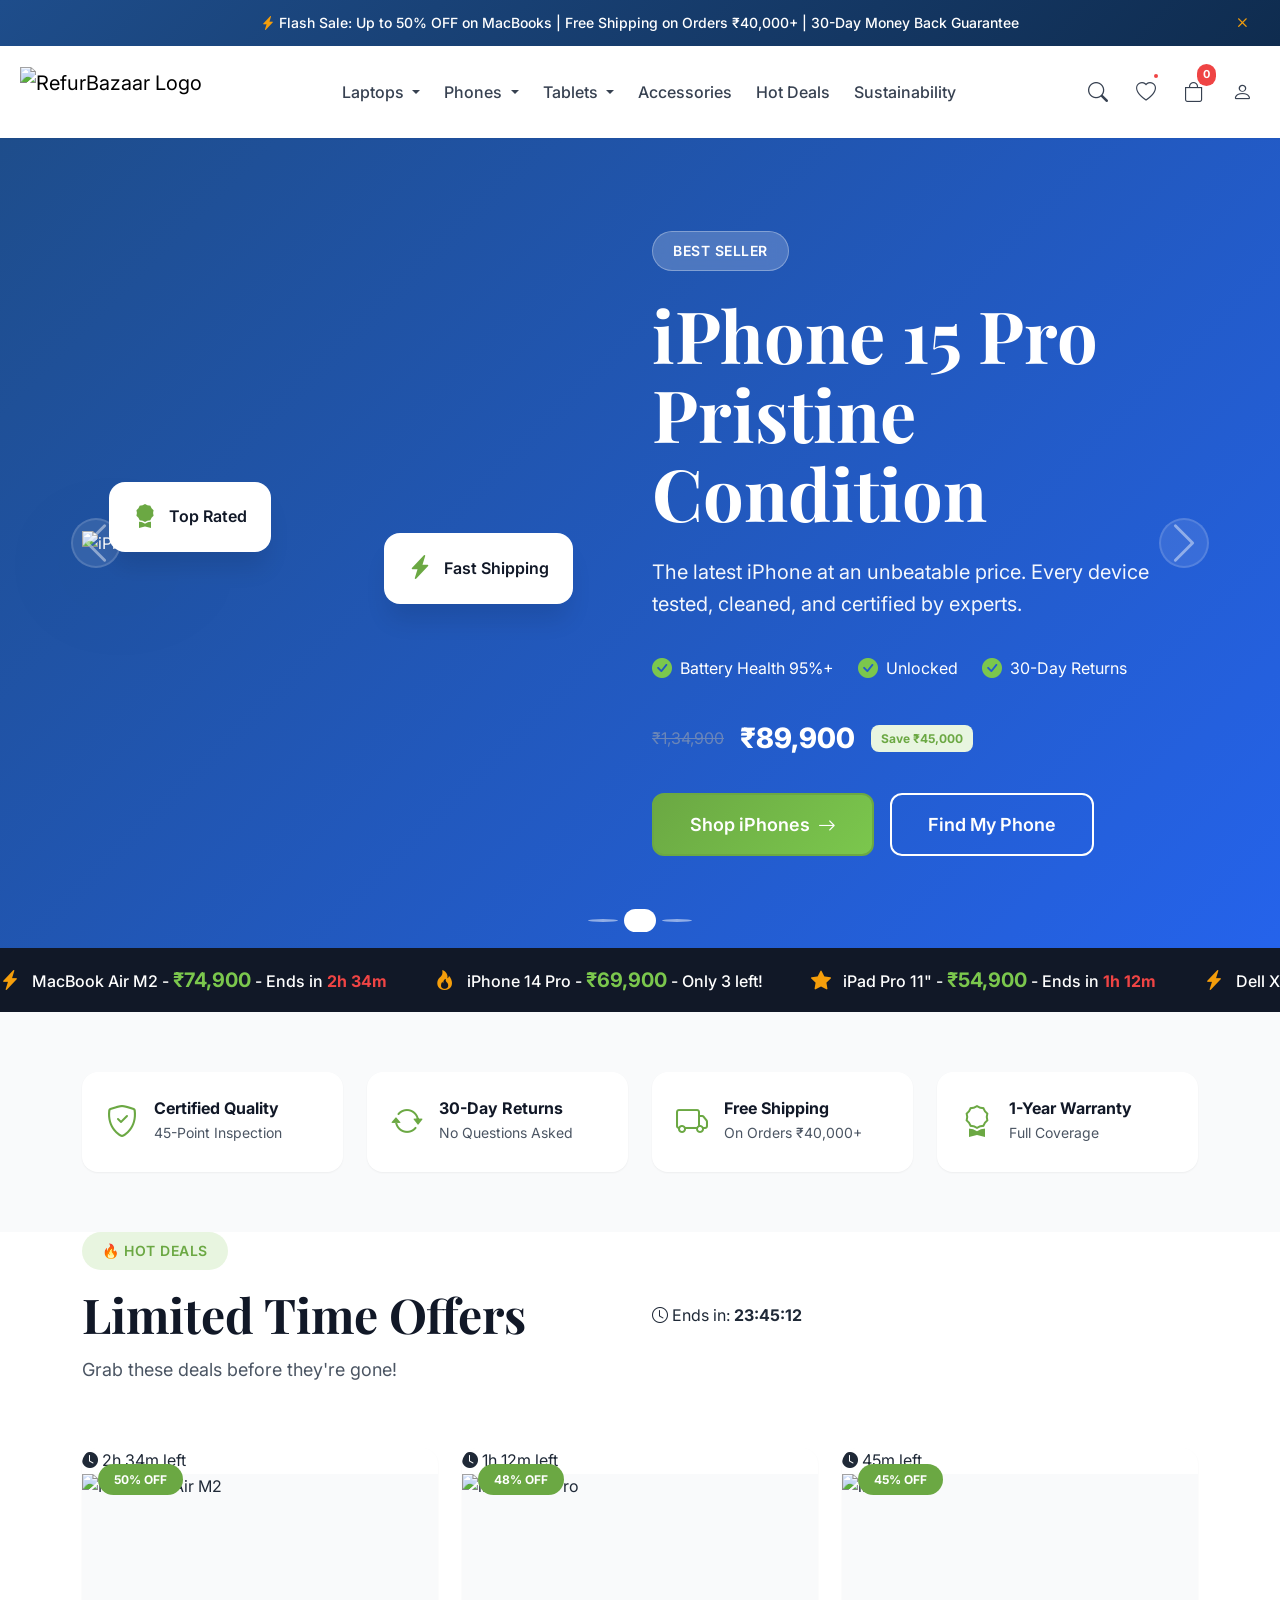
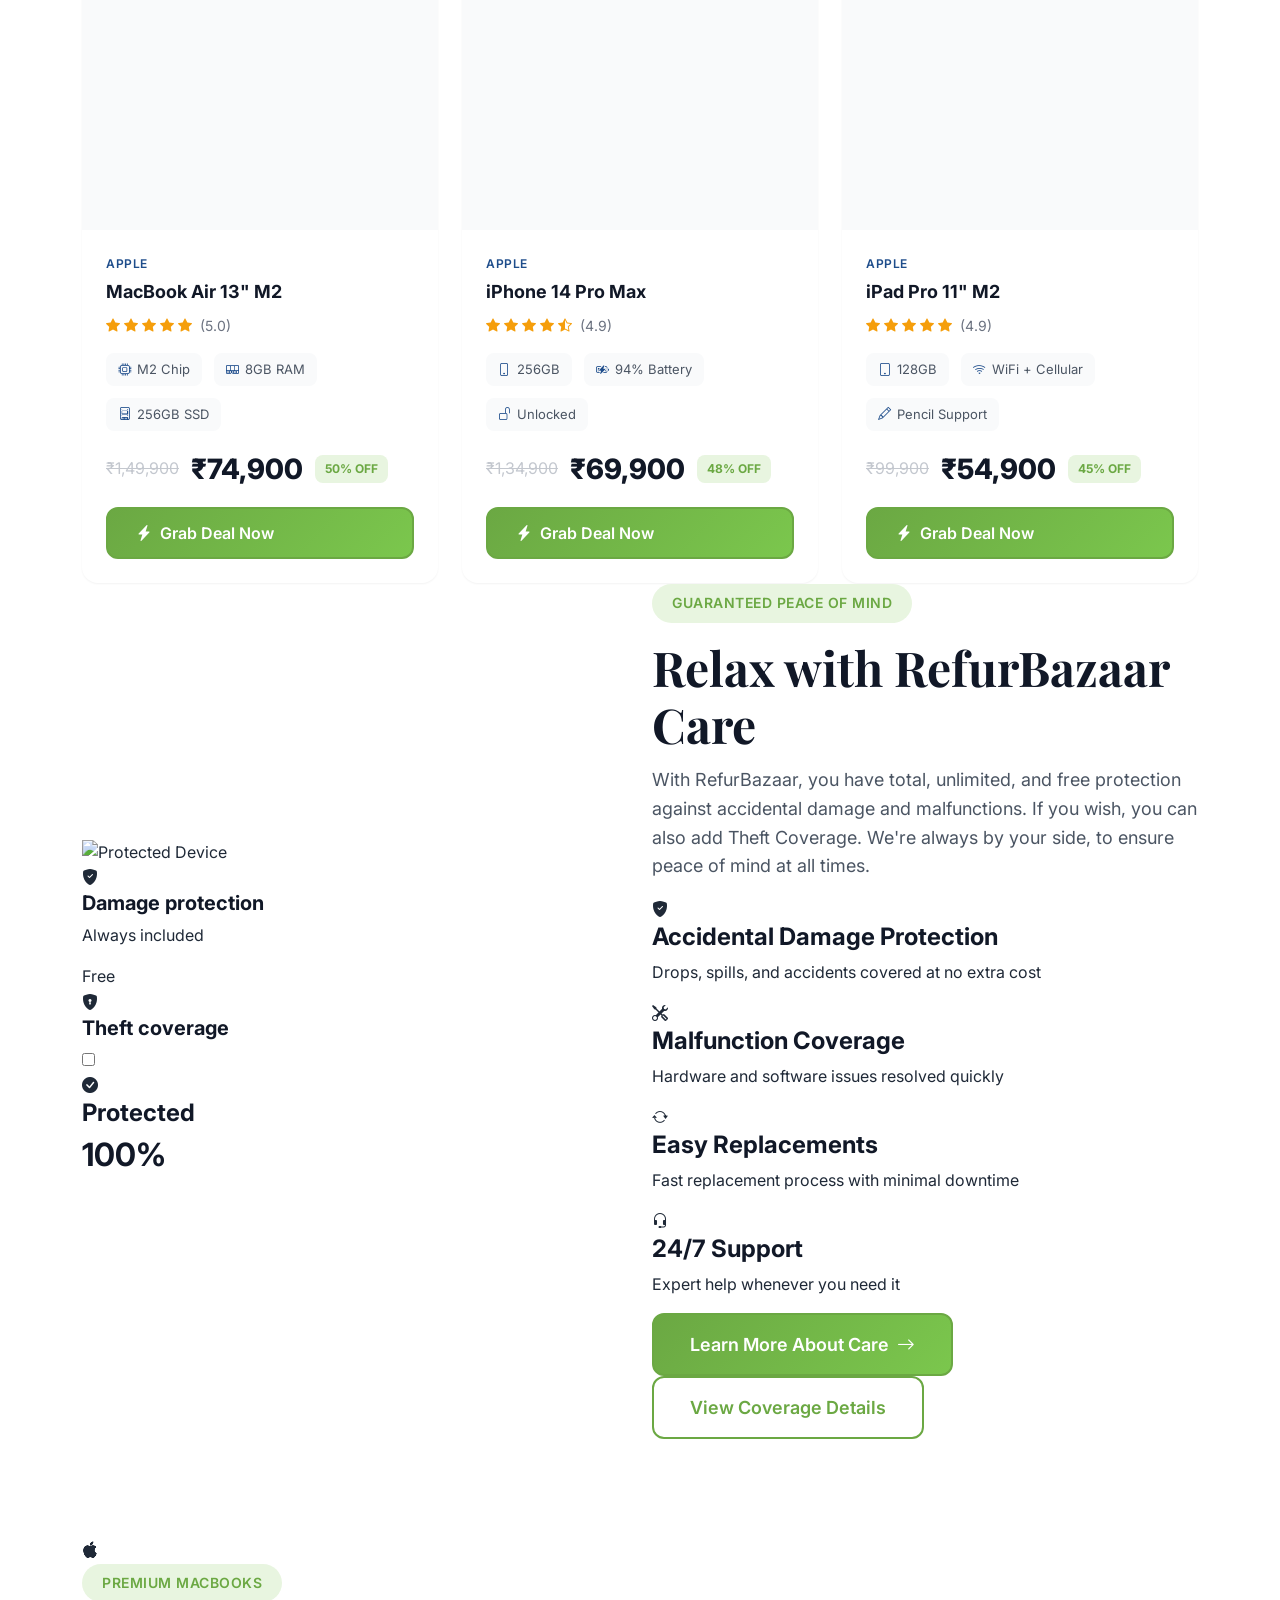
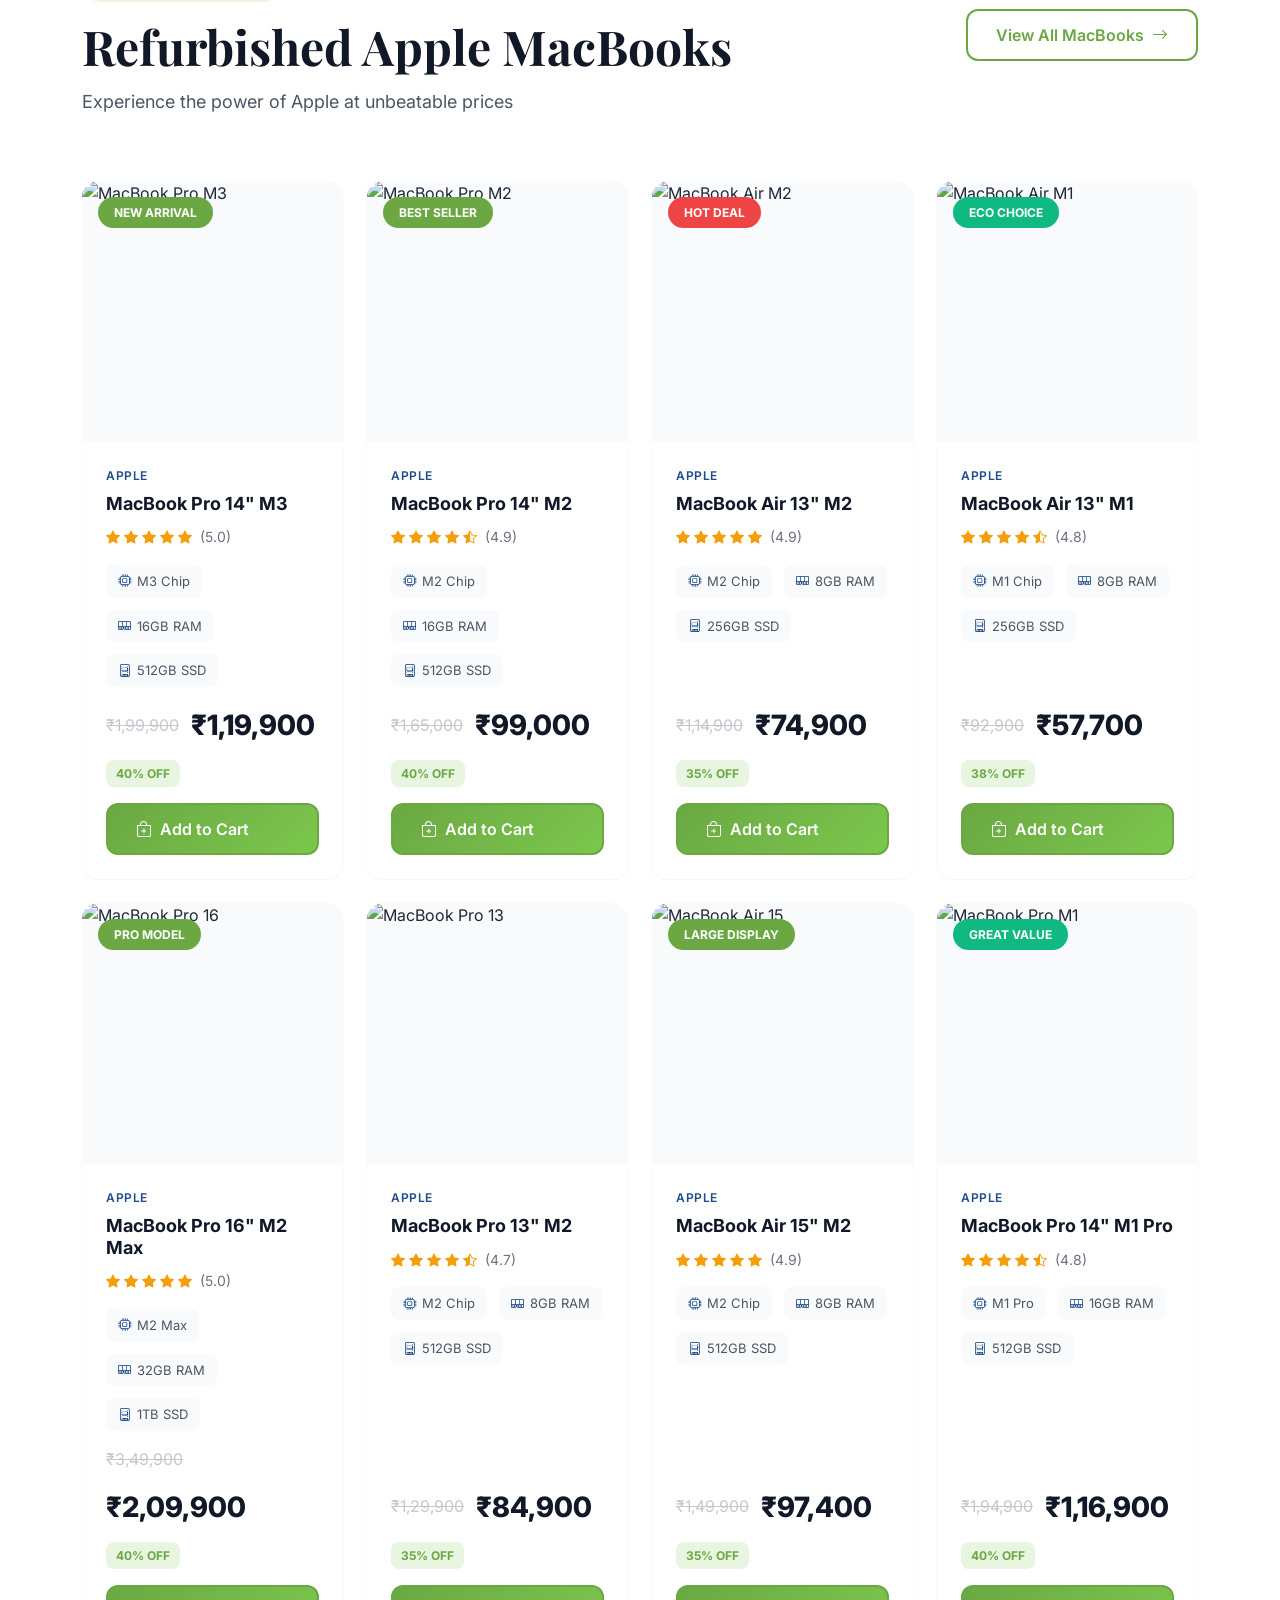
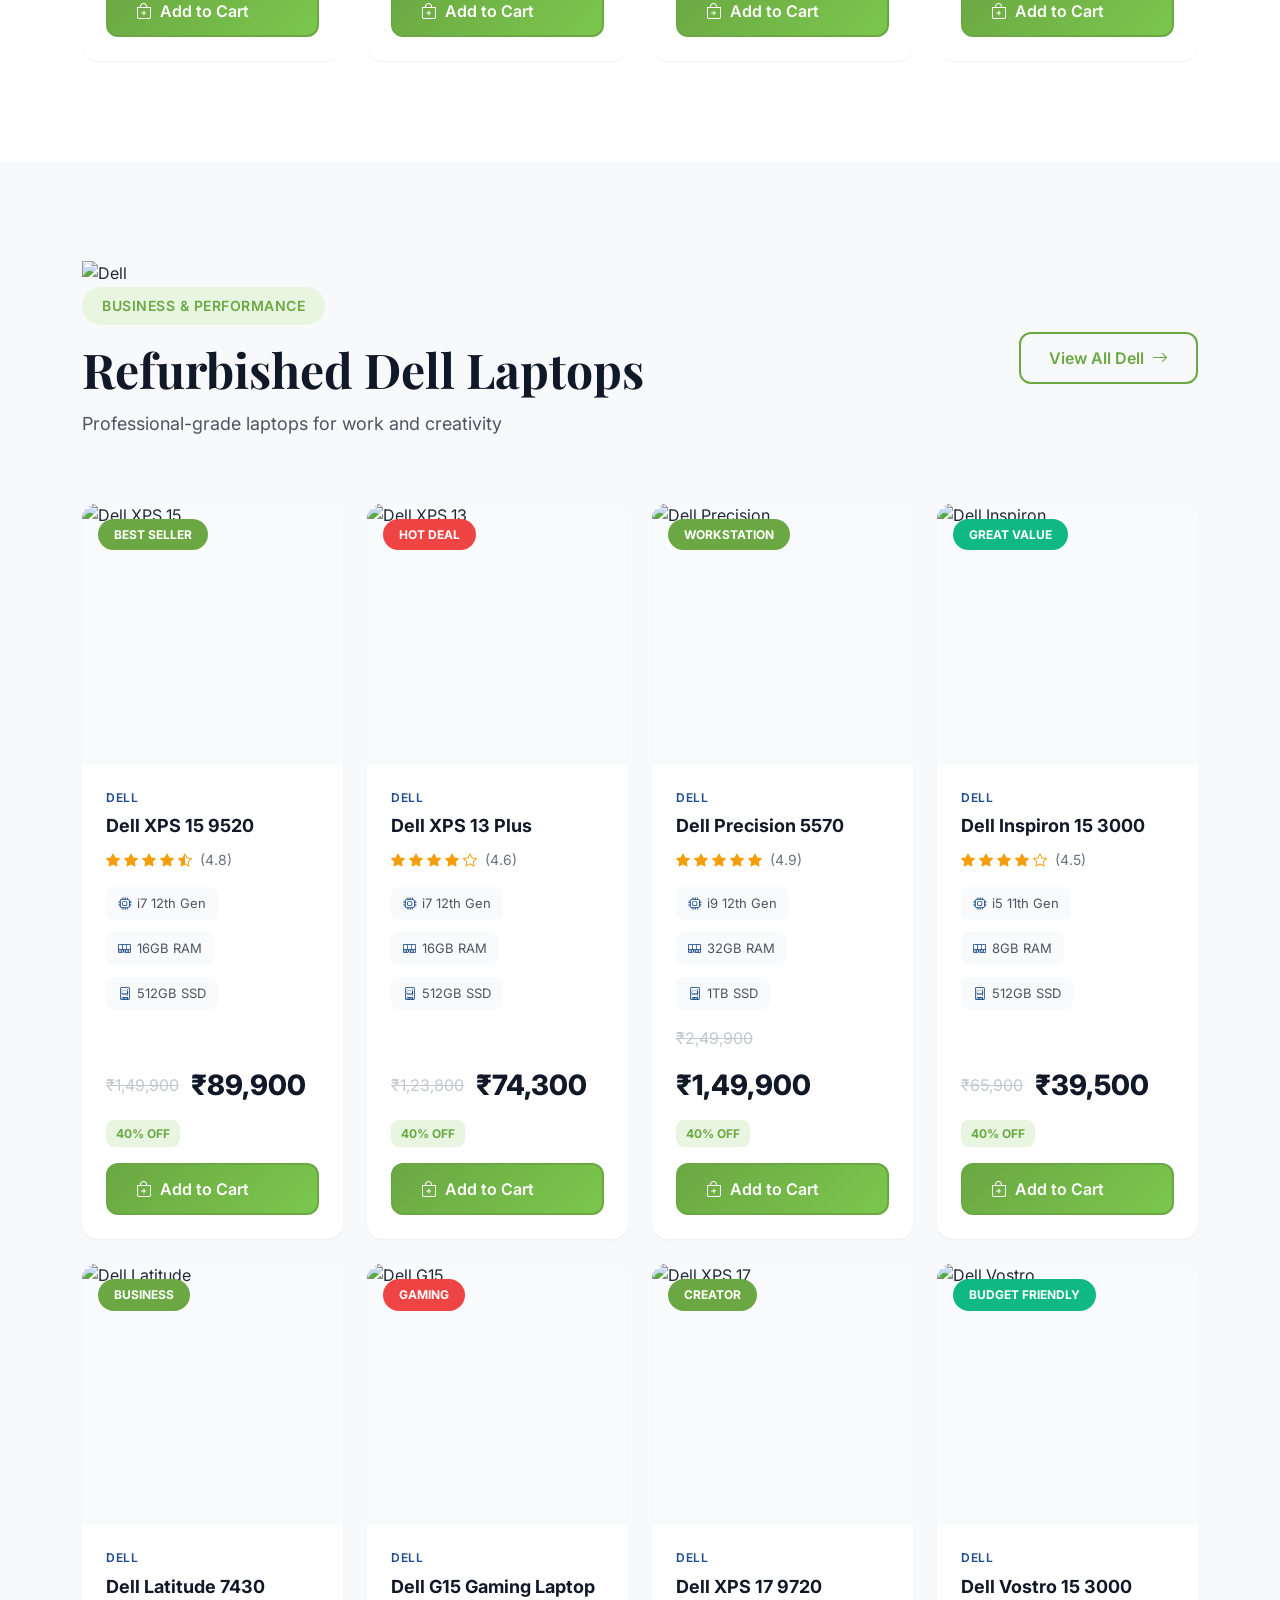
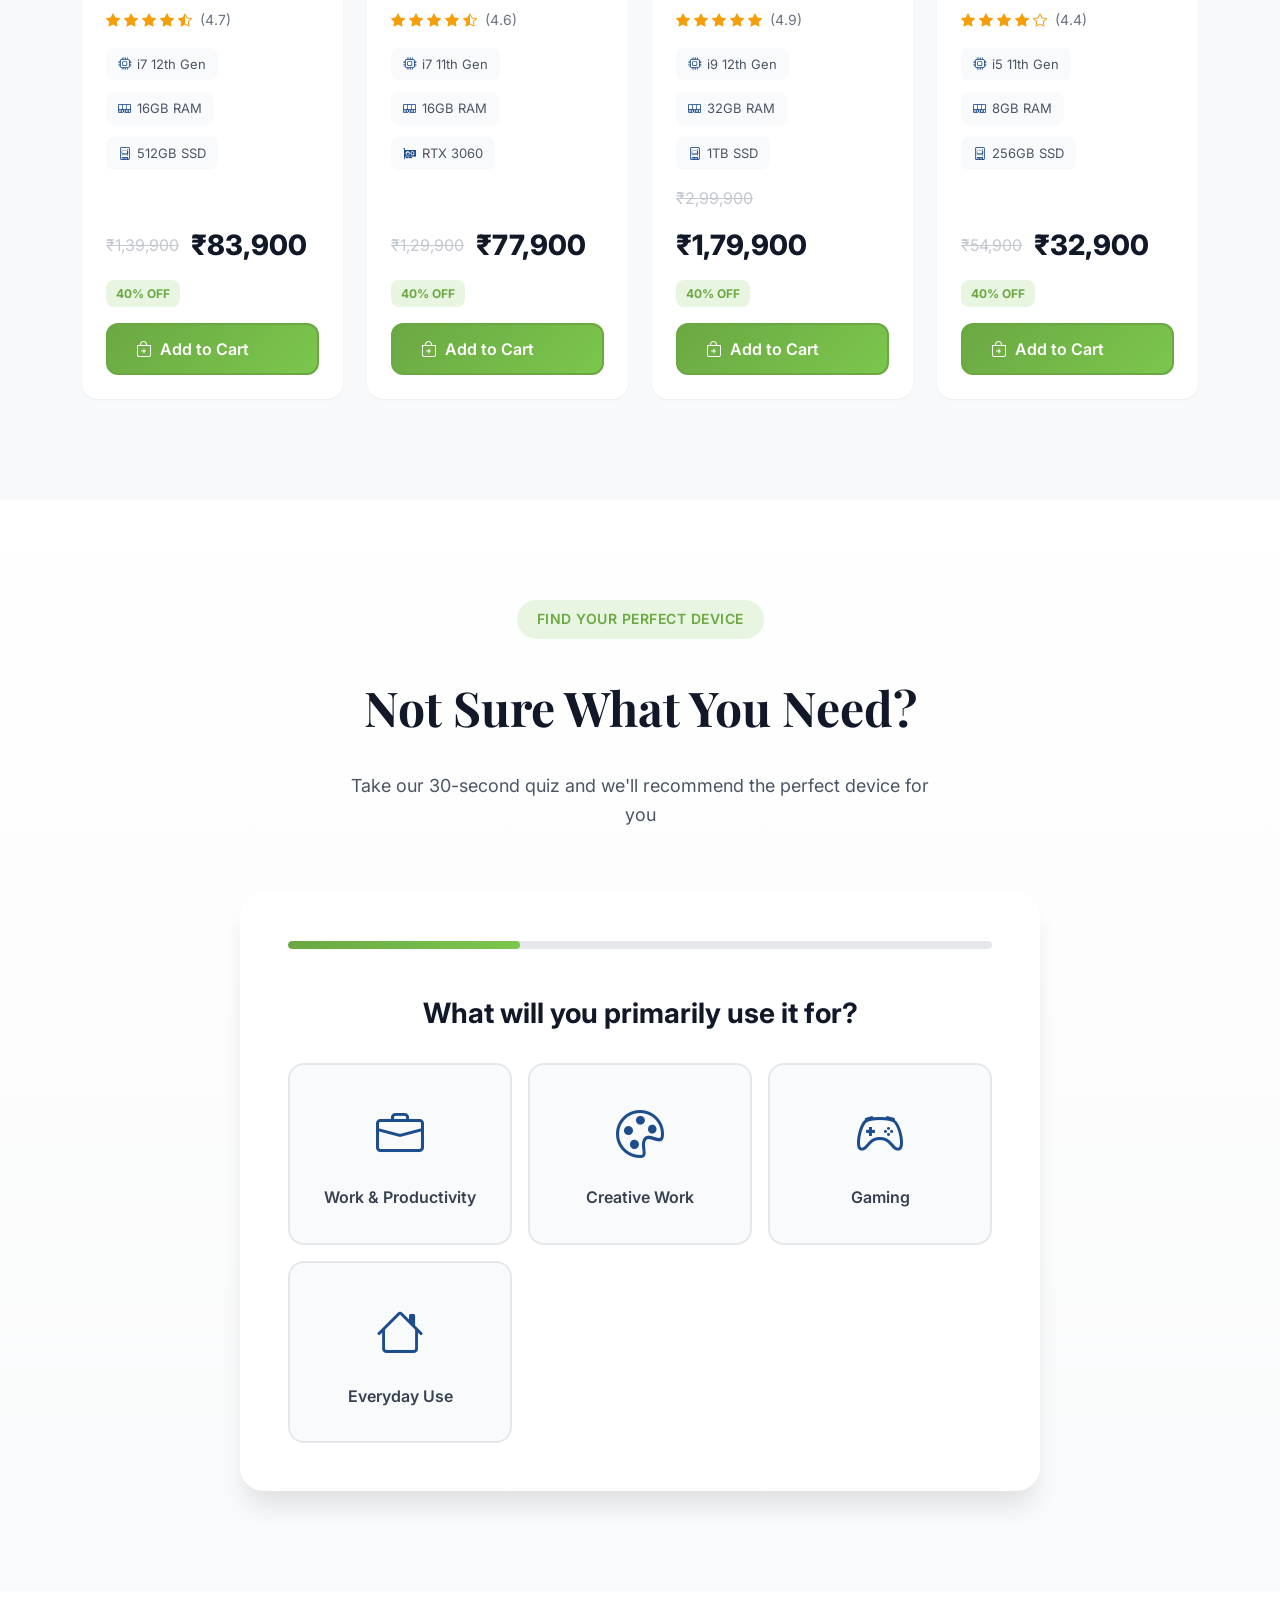
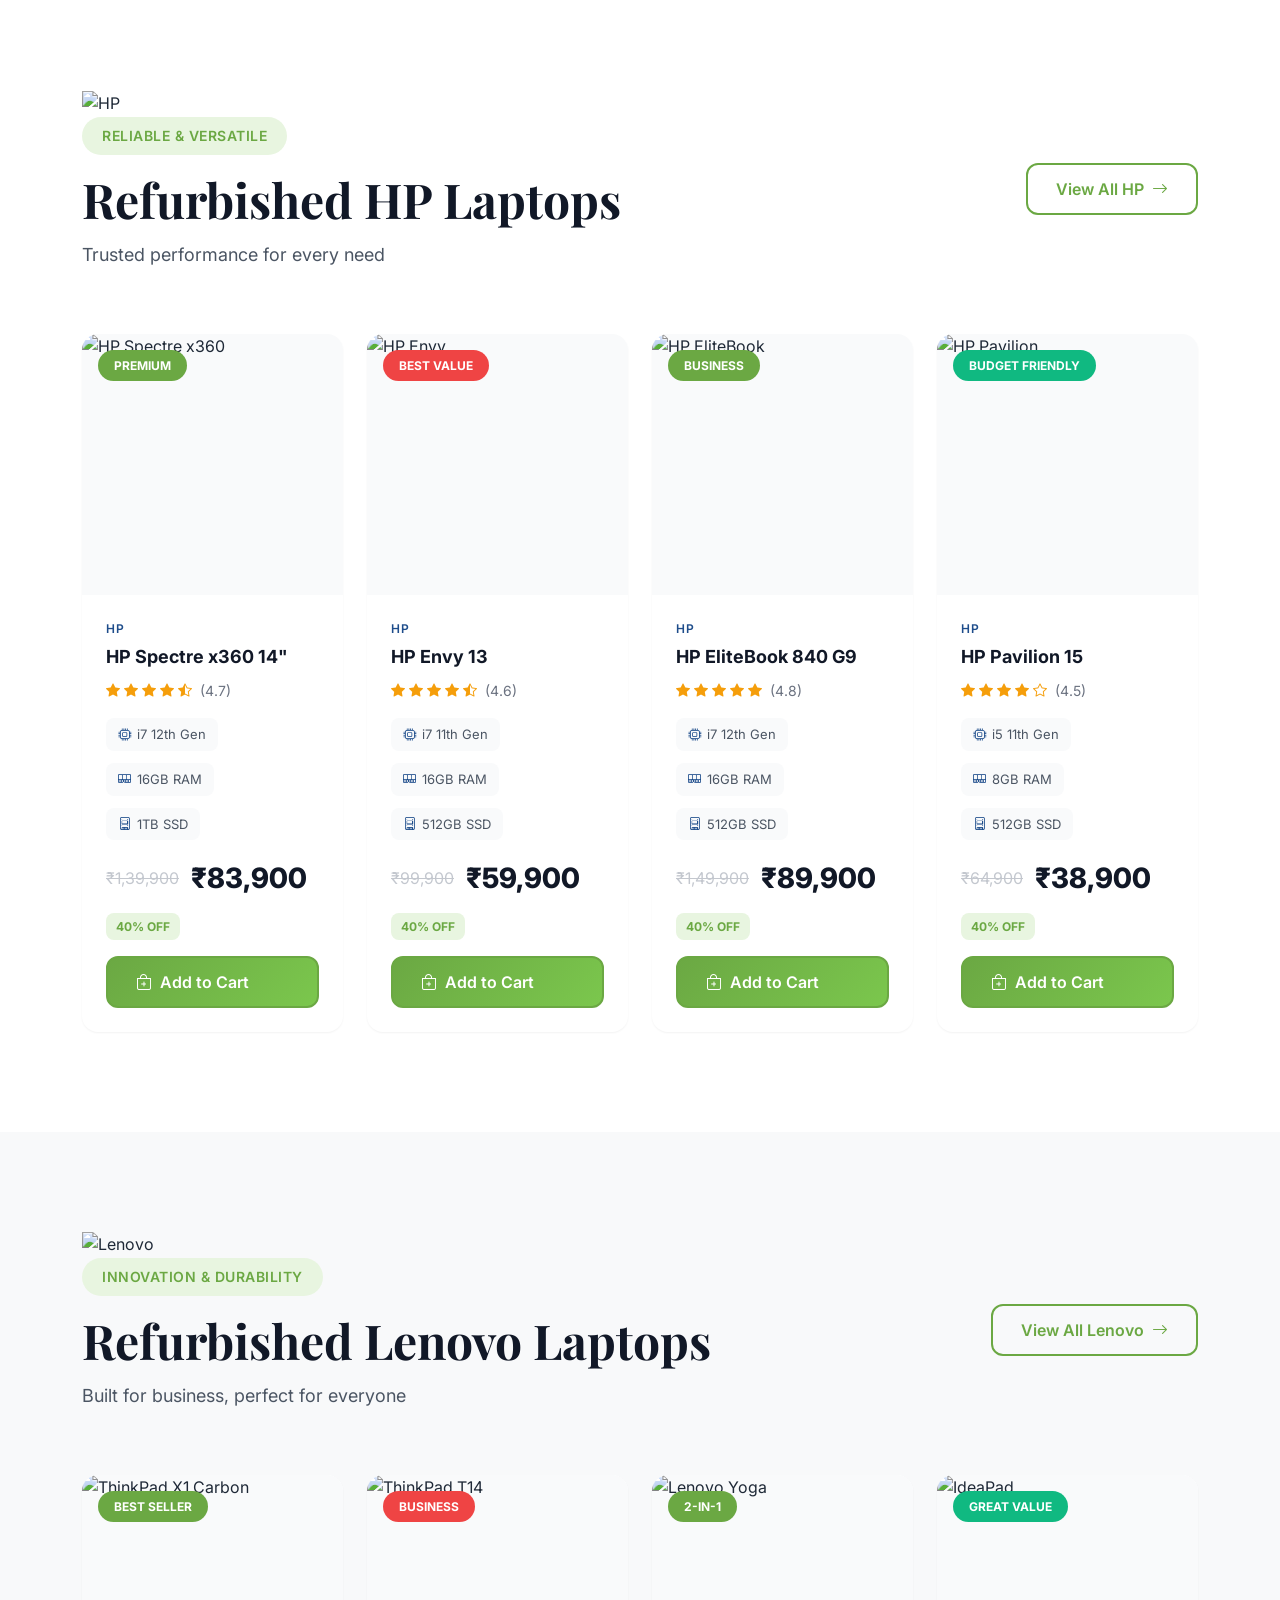
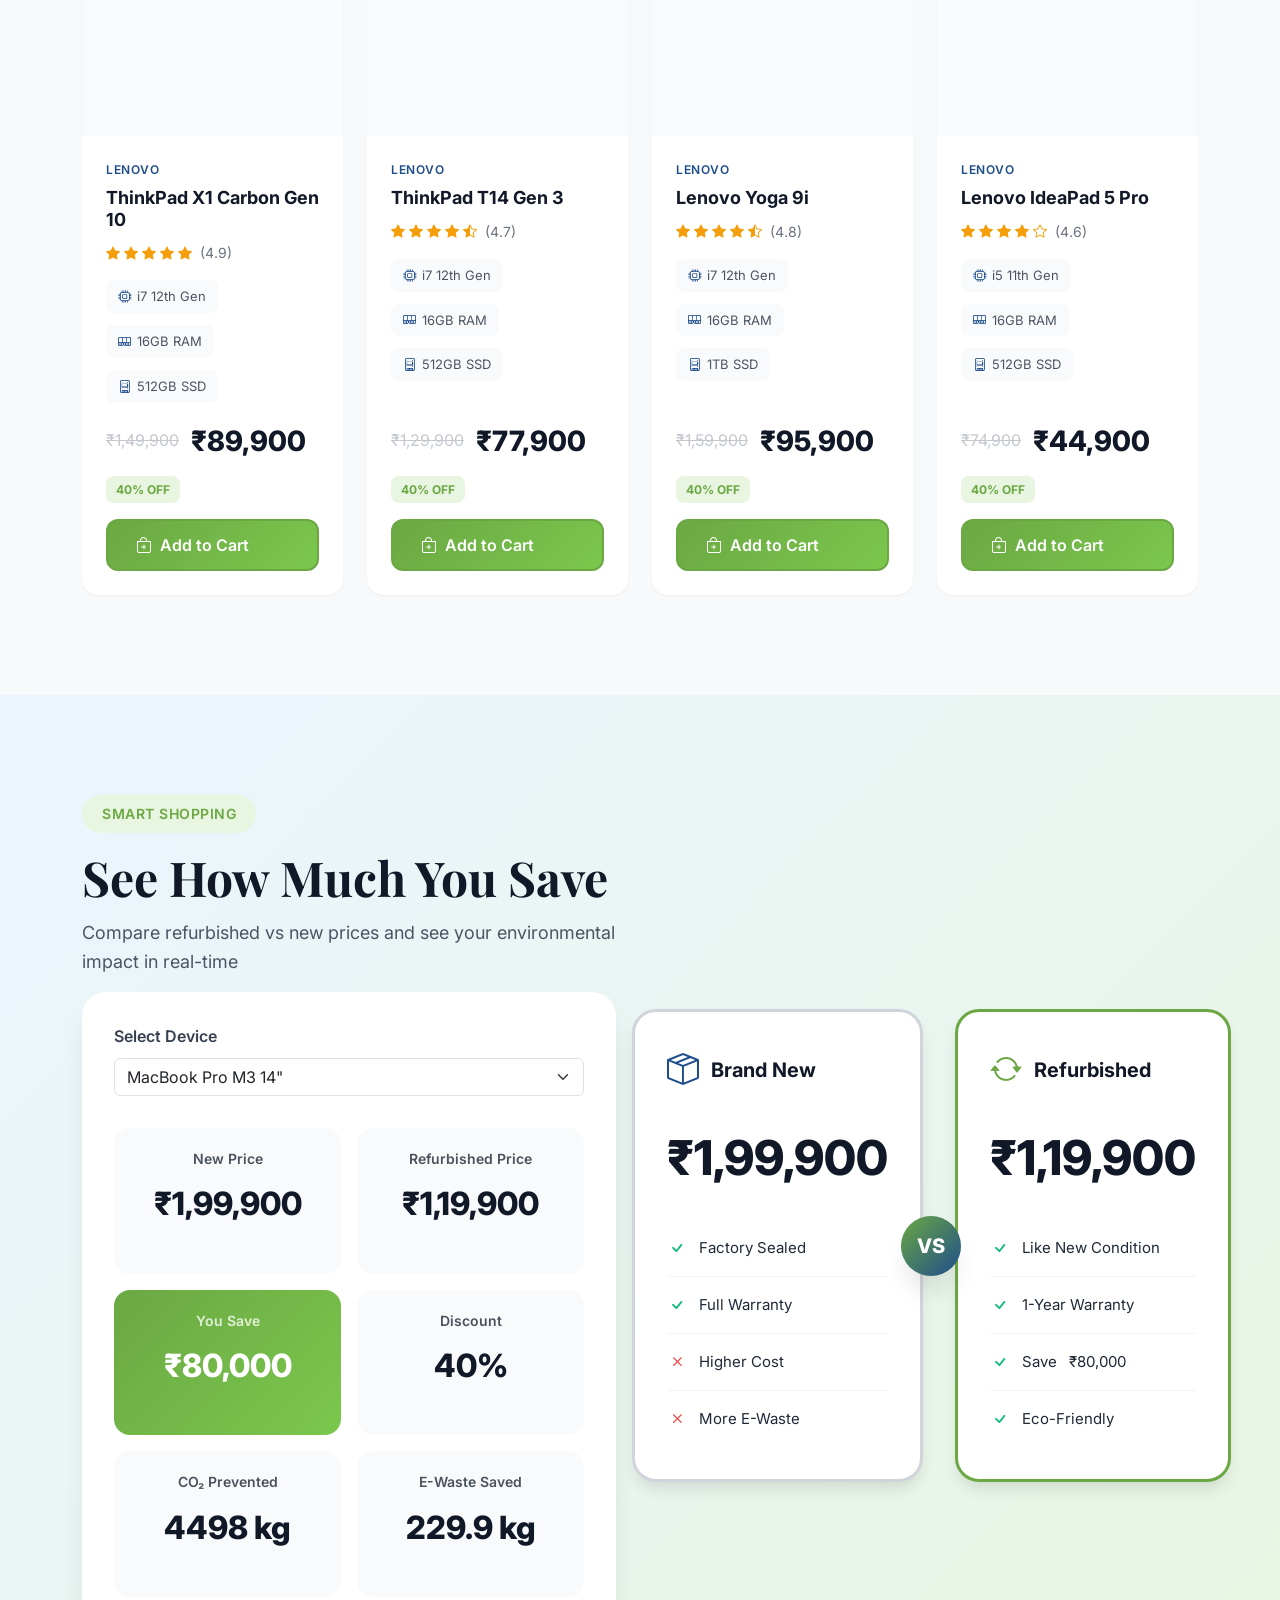
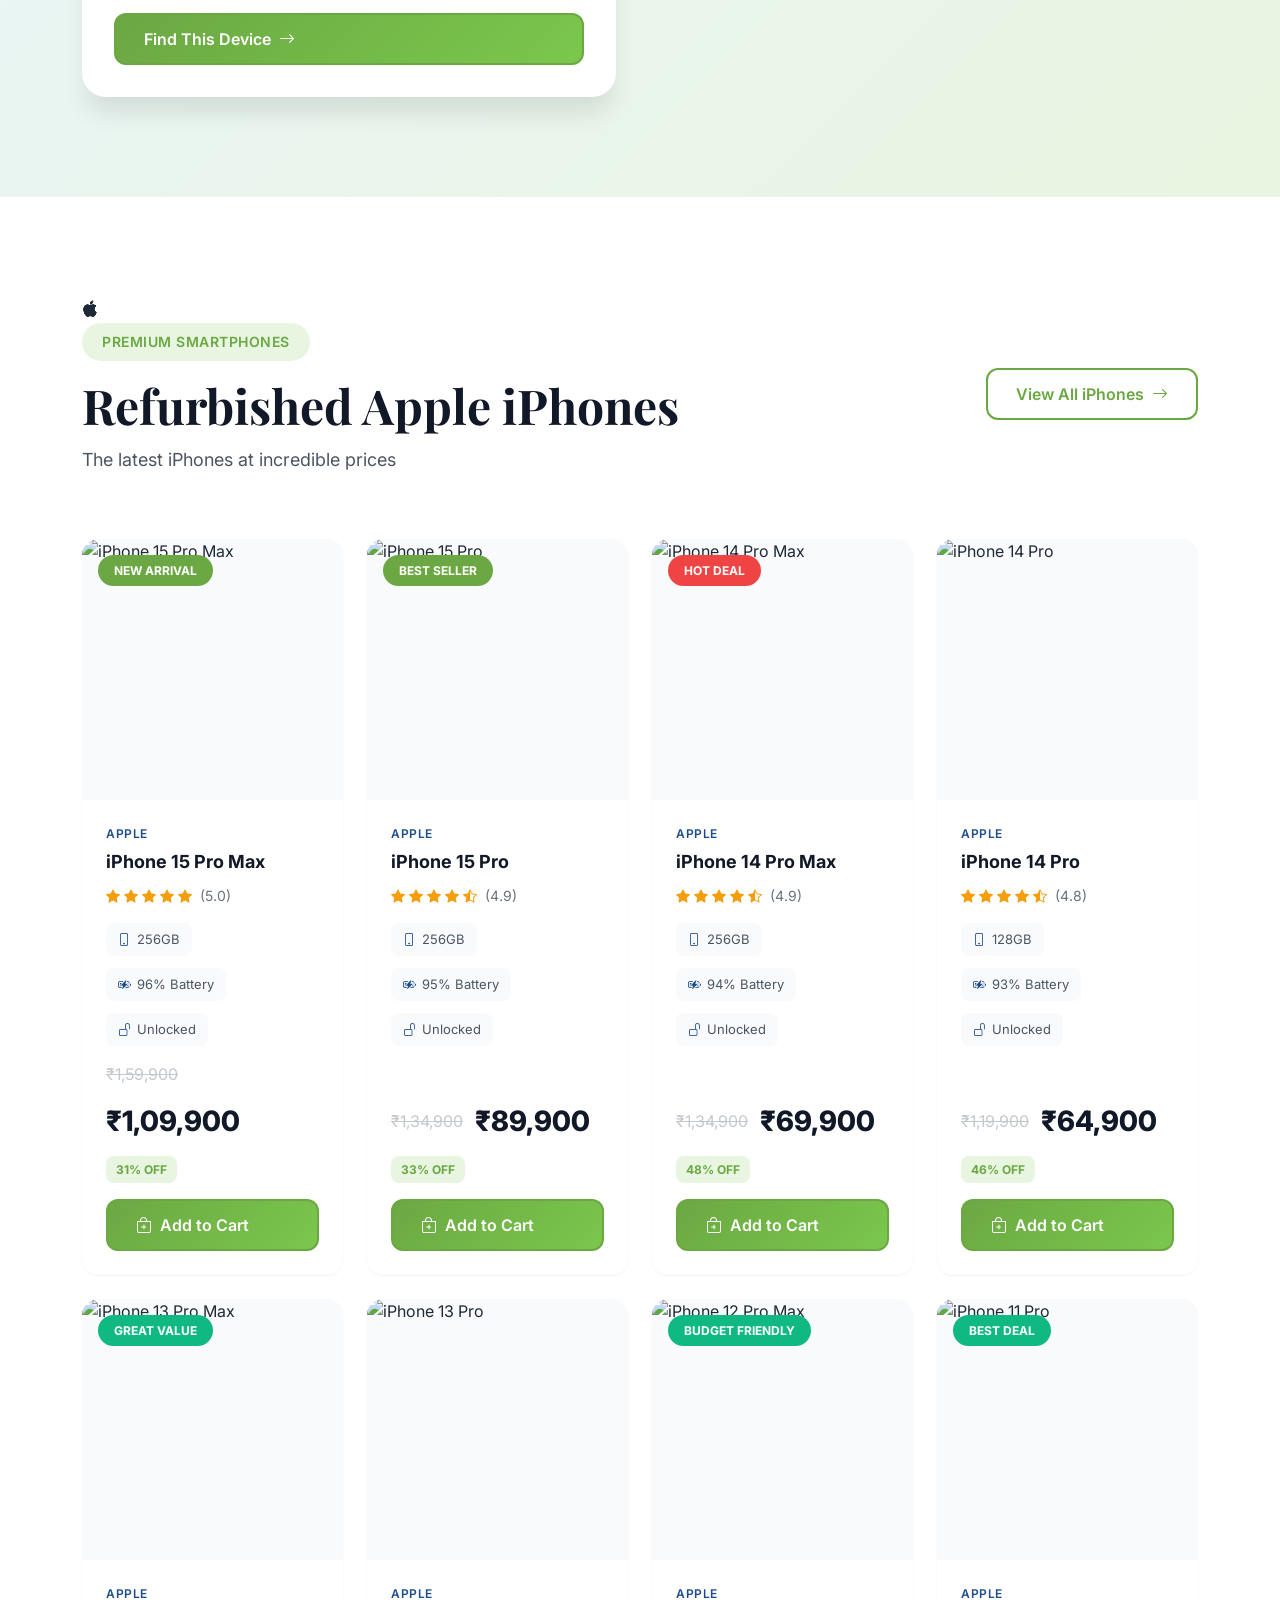
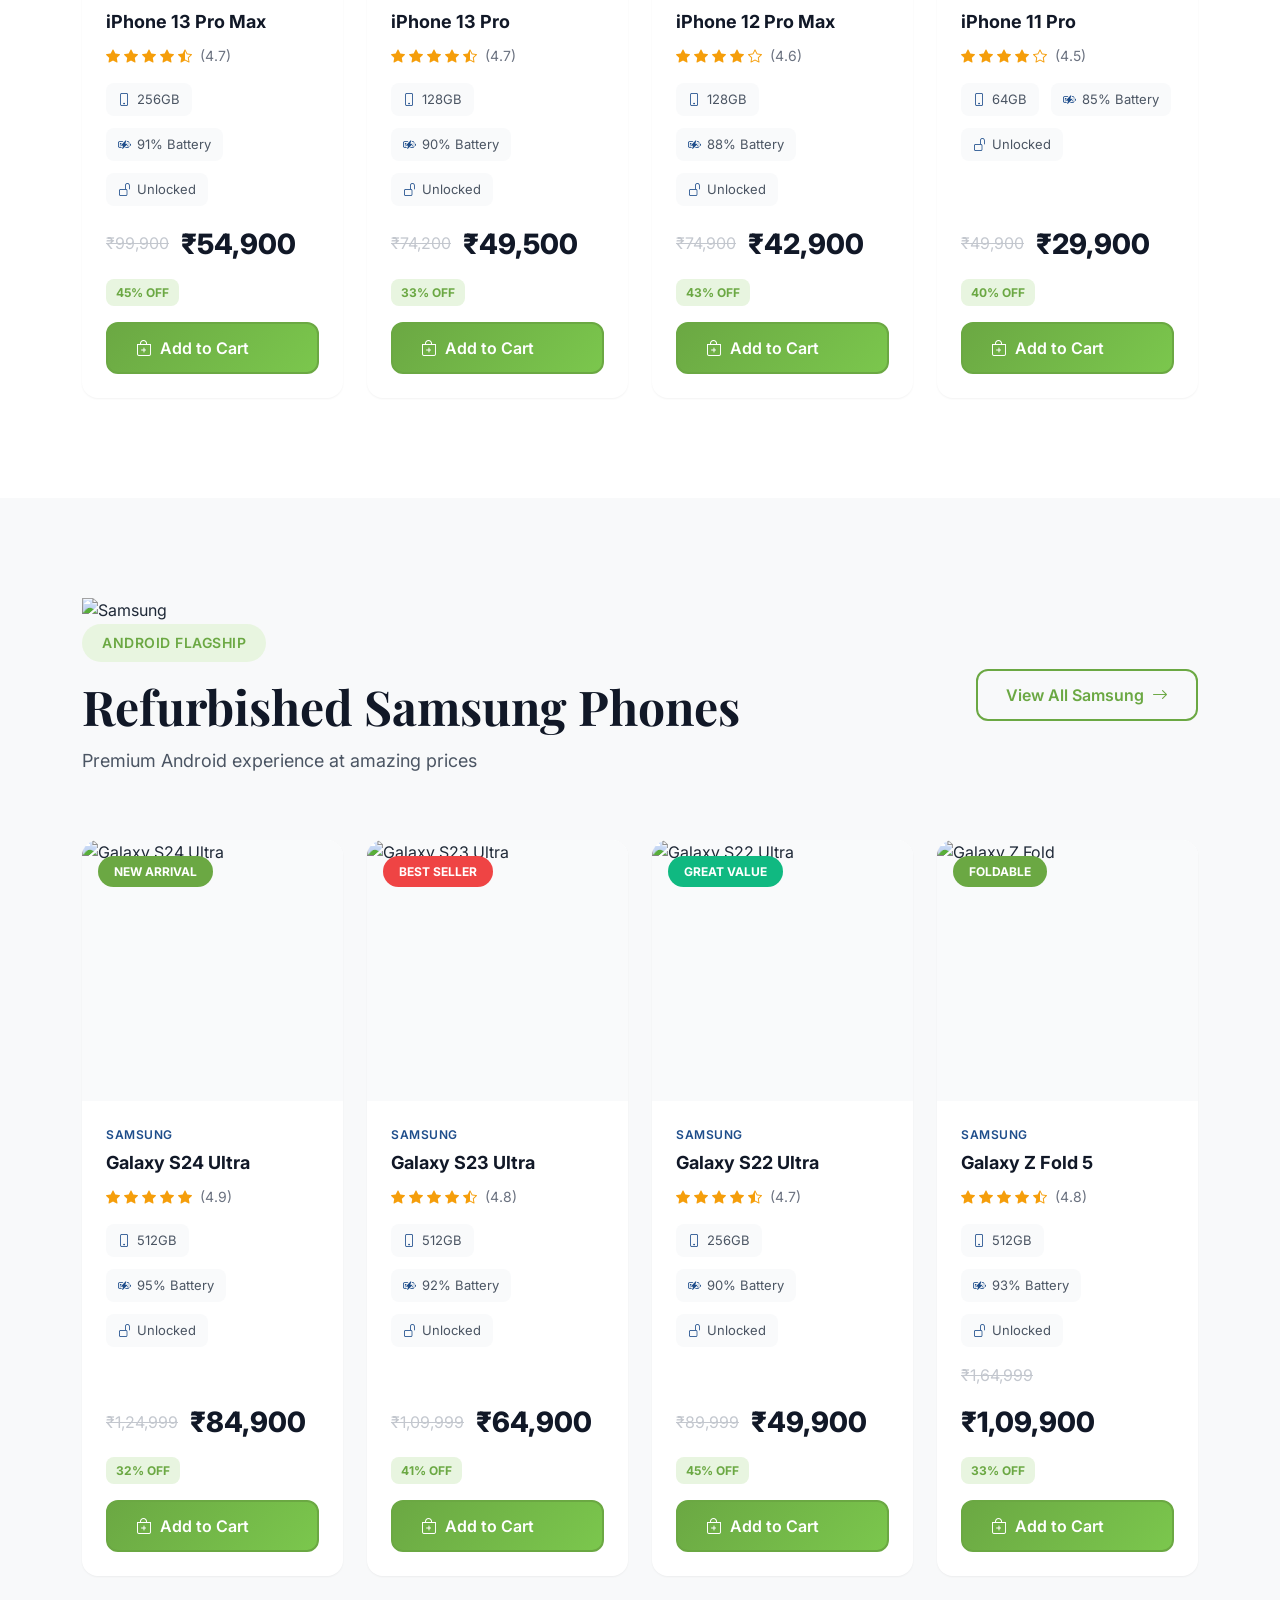
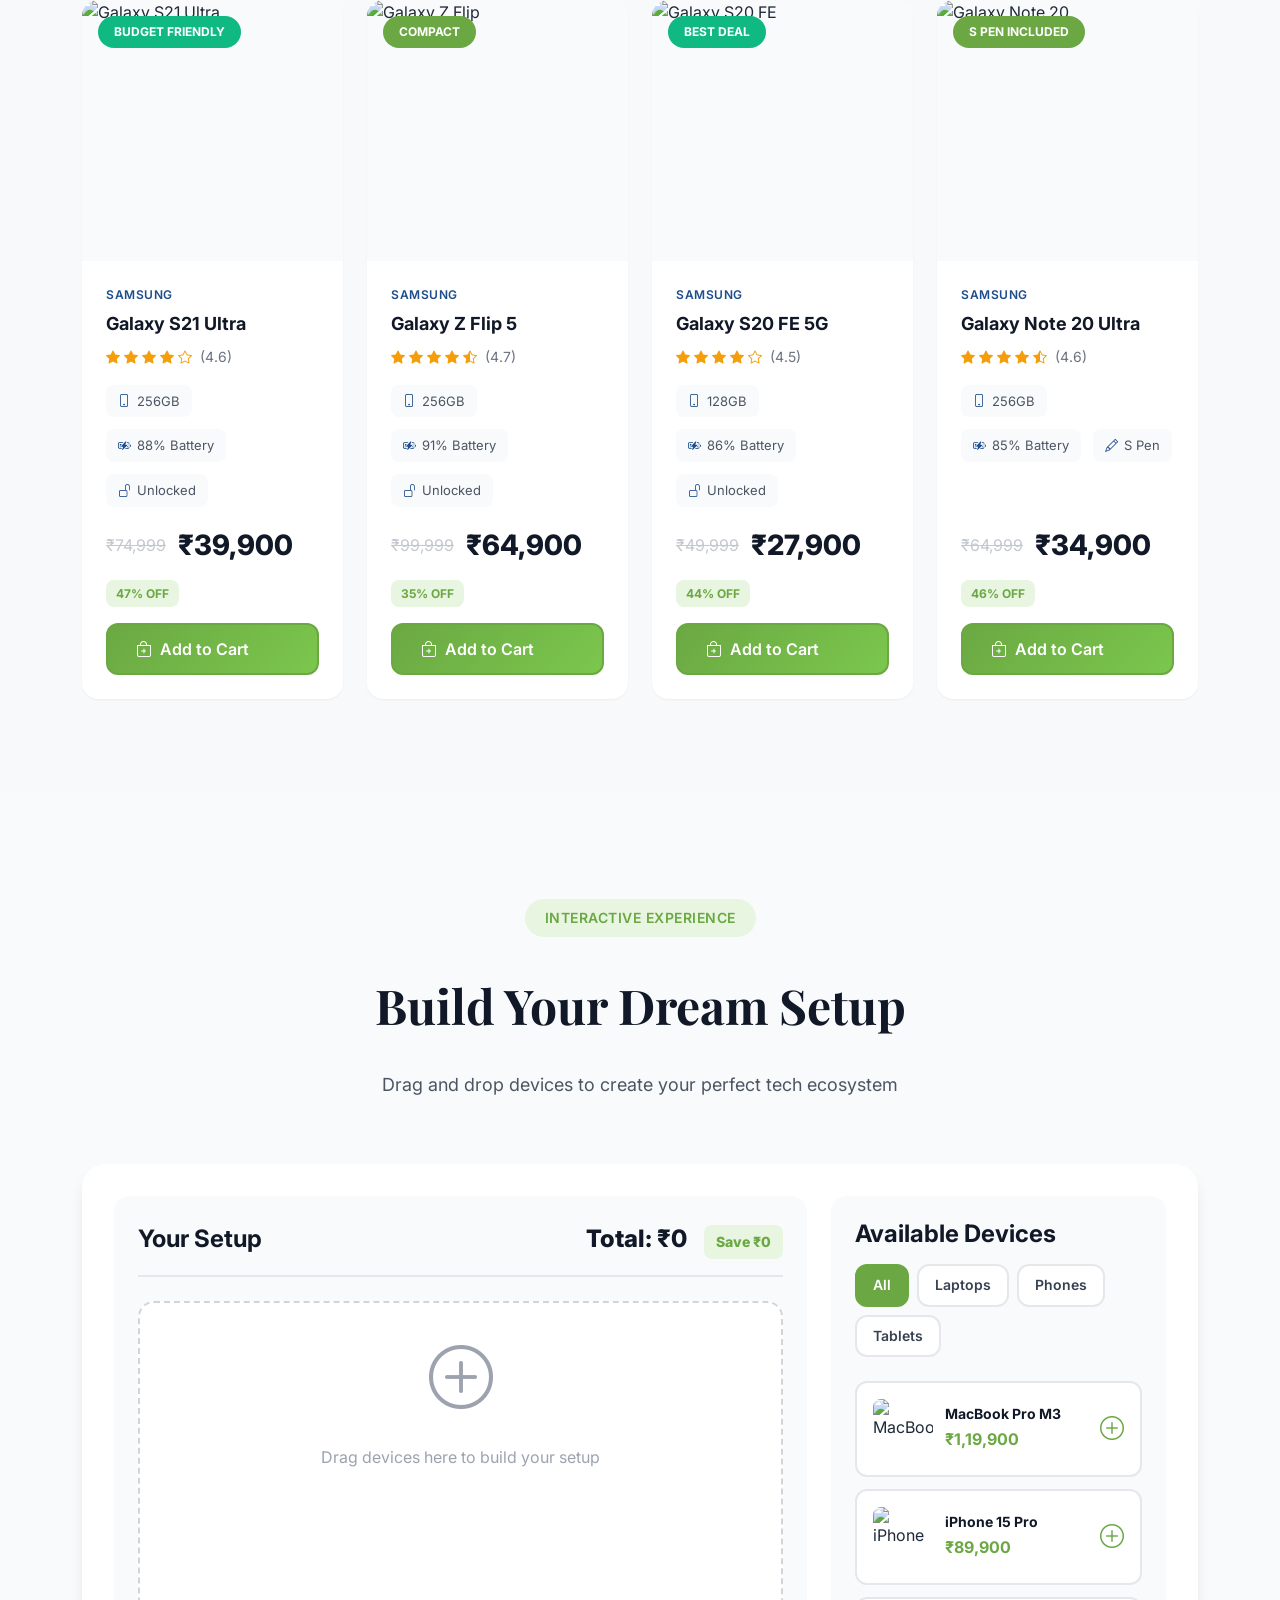
==== commit eda5b3b4: "updated few things" ====
--- a/New_Homepage/index.html
+++ b/New_Homepage/index.html
@@ -6,33 +6,33 @@
     <meta name="description" content="RefurBazaar - Premium Refurbished Electronics. Save money, save the planet. Shop certified refurbished laptops, phones, tablets & accessories.">
     <title>RefurBazaar - Premium Refurbished Electronics | Save Money, Save Planet</title>
     
-    <!-- Bootstrap 5.3 CSS -->
+     <!-- Bootstrap 5.3 CSS  -->
     <link href="https://cdn.jsdelivr.net/npm/bootstrap@5.3.0/dist/css/bootstrap.min.css" rel="stylesheet">
     
-    <!-- Bootstrap Icons -->
+     <!-- Bootstrap Icons  -->
     <link rel="stylesheet" href="https://cdn.jsdelivr.net/npm/bootstrap-icons@1.11.0/font/bootstrap-icons.css">
     
-    <!-- Google Fonts -->
+     <!-- Google Fonts  -->
     <link rel="preconnect" href="https://fonts.googleapis.com">
     <link rel="preconnect" href="https://fonts.gstatic.com" crossorigin>
-    <link href="https://fonts.googleapis.com/css2?family=Inter:wght@300;400;500;600;700;800&family=Playfair+Display:wght@700;800&display=swap" rel="stylesheet">
+    <link href="https://fonts.googleapis.com/css2?family=Inter:wght@300;400;500;600;700;800;900&family=Playfair+Display:wght@700;800;900&display=swap" rel="stylesheet">
     
-    <!-- AOS Animation Library -->
+     <!-- AOS Animation Library  -->
     <link href="https://unpkg.com/aos@2.3.1/dist/aos.css" rel="stylesheet">
     
-    <!-- Custom CSS -->
+     <!-- Custom CSS  -->
     <link rel="stylesheet" href="styles.css">
     
-    <!-- Favicon -->
+     <!-- Favicon  -->
     <link rel="icon" type="image/png" href="https://hebbkx1anhila5yf.public.blob.vercel-storage.com/refurbazaar%20final%20logo%20-Qb0zeaOKL0ZD2Bkdzx7xDBmVAOLKpW.png">
 </head>
 <body>
 
-    <!-- Announcement Bar -->
+     <!-- Announcement Bar  -->
     <div class="announcement-bar">
         <div class="container-fluid">
             <div class="announcement-content">
-                <span><i class="bi bi-lightning-charge-fill"></i> Flash Sale: Up to 40% OFF on MacBooks | Free Shipping on Orders ₹40,000+ | 30-Day Money Back Guarantee</span>
+                <span><i class="bi bi-lightning-charge-fill"></i> Flash Sale: Up to 50% OFF on MacBooks | Free Shipping on Orders ₹40,000+ | 30-Day Money Back Guarantee</span>
                 <button class="btn-close-announcement" aria-label="Close">
                     <i class="bi bi-x"></i>
                 </button>
@@ -40,7 +40,7 @@
         </div>
     </div>
 
-    <!-- Navigation -->
+     <!-- Navigation  -->
     <nav class="navbar navbar-expand-lg navbar-light sticky-top">
         <div class="container-fluid">
             <a class="navbar-brand" href="/">
@@ -58,12 +58,12 @@
                             Laptops
                         </a>
                         <ul class="dropdown-menu">
-                            <li><a class="dropdown-item" href="#"><i class="bi bi-apple"></i> Apple</a></li>
-                            <li><a class="dropdown-item" href="#"><i class="bi bi-laptop"></i> Dell</a></li>
-                            <li><a class="dropdown-item" href="#"><i class="bi bi-laptop"></i> HP/Compaq</a></li>
-                            <li><a class="dropdown-item" href="#"><i class="bi bi-laptop"></i> Lenovo</a></li>
-                            <li><a class="dropdown-item" href="#"><i class="bi bi-laptop"></i> Asus</a></li>
-                            <li><a class="dropdown-item" href="#"><i class="bi bi-laptop"></i> Acer</a></li>
+                            <li><a class="dropdown-item" href="#apple-laptops"><i class="bi bi-apple"></i> Apple MacBooks</a></li>
+                            <li><a class="dropdown-item" href="#dell-laptops"><i class="bi bi-laptop"></i> Dell</a></li>
+                            <li><a class="dropdown-item" href="#hp-laptops"><i class="bi bi-laptop"></i> HP/Compaq</a></li>
+                            <li><a class="dropdown-item" href="#lenovo-laptops"><i class="bi bi-laptop"></i> Lenovo</a></li>
+                            <li><a class="dropdown-item" href="#asus-laptops"><i class="bi bi-laptop"></i> Asus</a></li>
+                            <li><a class="dropdown-item" href="#acer-laptops"><i class="bi bi-laptop"></i> Acer</a></li>
                         </ul>
                     </li>
                     <li class="nav-item dropdown">
@@ -71,10 +71,10 @@
                             Phones
                         </a>
                         <ul class="dropdown-menu">
-                            <li><a class="dropdown-item" href="#"><i class="bi bi-apple"></i> Apple iPhone</a></li>
-                            <li><a class="dropdown-item" href="#"><i class="bi bi-phone"></i> Samsung</a></li>
-                            <li><a class="dropdown-item" href="#"><i class="bi bi-phone"></i> Xiaomi (MI)</a></li>
-                            <li><a class="dropdown-item" href="#"><i class="bi bi-phone"></i> Vivo</a></li>
+                            <li><a class="dropdown-item" href="#apple-phones"><i class="bi bi-apple"></i> Apple iPhone</a></li>
+                            <li><a class="dropdown-item" href="#samsung-phones"><i class="bi bi-phone"></i> Samsung</a></li>
+                            <li><a class="dropdown-item" href="#xiaomi-phones"><i class="bi bi-phone"></i> Xiaomi (MI)</a></li>
+                            <li><a class="dropdown-item" href="#vivo-phones"><i class="bi bi-phone"></i> Vivo</a></li>
                         </ul>
                     </li>
                     <li class="nav-item dropdown">
@@ -82,15 +82,15 @@
                             Tablets
                         </a>
                         <ul class="dropdown-menu">
-                            <li><a class="dropdown-item" href="#"><i class="bi bi-tablet"></i> Apple iPad</a></li>
-                            <li><a class="dropdown-item" href="#"><i class="bi bi-tablet"></i> Samsung Galaxy Tab</a></li>
+                            <li><a class="dropdown-item" href="#apple-tablets"><i class="bi bi-tablet"></i> Apple iPad</a></li>
+                            <li><a class="dropdown-item" href="#samsung-tablets"><i class="bi bi-tablet"></i> Samsung Galaxy Tab</a></li>
                         </ul>
                     </li>
                     <li class="nav-item">
                         <a class="nav-link" href="#accessories">Accessories</a>
                     </li>
                     <li class="nav-item">
-                        <a class="nav-link" href="#deals">Deals</a>
+                        <a class="nav-link" href="#deals">Hot Deals</a>
                     </li>
                     <li class="nav-item">
                         <a class="nav-link" href="#sustainability">Sustainability</a>
@@ -117,7 +117,7 @@
         </div>
     </nav>
 
-    <!-- Hero Carousel Section -->
+     <!-- Hero Carousel Section  -->
     <section class="hero-carousel-section">
         <div id="heroCarousel" class="carousel slide carousel-fade" data-bs-ride="carousel" data-bs-interval="5000">
             <div class="carousel-indicators">
@@ -127,7 +127,7 @@
             </div>
             
             <div class="carousel-inner">
-                <!-- Slide 1: MacBook Pro -->
+                 <!-- Slide 1: MacBook Pro  -->
                 <div class="carousel-item active">
                     <div class="carousel-slide slide-1">
                         <div class="container">
@@ -135,7 +135,7 @@
                                 <div class="col-lg-6" data-aos="fade-right">
                                     <div class="slide-content">
                                         <span class="slide-badge">New Arrival</span>
-                                        <h1 class="slide-title">MacBook Pro M2<br><span class="gradient-text">Like New, Half Price</span></h1>
+                                        <h1 class="slide-title text-white">MacBook Pro M3<br><span class="gradient-blue-text">Like New, Half Price</span></h1>
                                         <p class="slide-description">Experience premium performance without the premium price. Certified refurbished with 1-year warranty.</p>
                                         <div class="slide-features">
                                             <div class="feature-item">
@@ -152,12 +152,12 @@
                                             </div>
                                         </div>
                                         <div class="slide-price">
-                                            <span class="price-old">₹1,65,000</span>
-                                            <span class="price-new">₹99,000</span>
-                                            <span class="price-save">Save ₹66,000</span>
+                                            <span class="price-old">₹1,99,000</span>
+                                            <span class="price-new text-white">₹1,19,000</span>
+                                            <span class="price-save">Save ₹80,000</span>
                                         </div>
                                         <div class="slide-actions">
-                                            <a href="#laptops" class="btn btn-primary btn-lg">
+                                            <a href="#apple-laptops" class="btn btn-primary btn-lg">
                                                 Shop Now <i class="bi bi-arrow-right"></i>
                                             </a>
                                             <a href="#how-it-works" class="btn btn-outline-light btn-lg">
@@ -184,7 +184,7 @@
                     </div>
                 </div>
                 
-                <!-- Slide 2: iPhone -->
+                 <!-- Slide 2: iPhone  -->
                 <div class="carousel-item">
                     <div class="carousel-slide slide-2">
                         <div class="container">
@@ -192,12 +192,12 @@
                                 <div class="col-lg-6 order-lg-2" data-aos="fade-left">
                                     <div class="slide-content">
                                         <span class="slide-badge">Best Seller</span>
-                                        <h1 class="slide-title">iPhone 14 Pro<br><span class="gradient-text">Pristine Condition</span></h1>
+                                        <h1 class="slide-title text-white">iPhone 15 Pro<br><span class="gradient-blue-text">Pristine Condition</span></h1>
                                         <p class="slide-description">The latest iPhone at an unbeatable price. Every device tested, cleaned, and certified by experts.</p>
                                         <div class="slide-features">
                                             <div class="feature-item">
                                                 <i class="bi bi-check-circle-fill"></i>
-                                                <span>Battery Health 90%+</span>
+                                                <span>Battery Health 95%+</span>
                                             </div>
                                             <div class="feature-item">
                                                 <i class="bi bi-check-circle-fill"></i>
@@ -209,12 +209,12 @@
                                             </div>
                                         </div>
                                         <div class="slide-price">
-                                            <span class="price-old">₹90,000</span>
-                                            <span class="price-new">₹61,900</span>
-                                            <span class="price-save">Save ₹28,100</span>
+                                            <span class="price-old">₹1,34,900</span>
+                                            <span class="price-new text-white">₹89,900</span>
+                                            <span class="price-save">Save ₹45,000</span>
                                         </div>
                                         <div class="slide-actions">
-                                            <a href="#phones" class="btn btn-primary btn-lg">
+                                            <a href="#apple-phones" class="btn btn-primary btn-lg">
                                                 Shop iPhones <i class="bi bi-arrow-right"></i>
                                             </a>
                                             <a href="#device-finder" class="btn btn-outline-light btn-lg">
@@ -225,7 +225,7 @@
                                 </div>
                                 <div class="col-lg-6 order-lg-1" data-aos="fade-right">
                                     <div class="slide-image">
-                                        <img src="https://images.unsplash.com/photo-1592286927505-b0501739c9a3?w=800&q=80" alt="iPhone 14 Pro" class="floating-image">
+                                        <img src="https://images.unsplash.com/photo-1695048133142-1a20484d2569?w=800&q=80" alt="iPhone 15 Pro" class="floating-image">
                                         <div class="image-badge badge-1">
                                             <i class="bi bi-lightning-charge-fill"></i>
                                             <span>Fast Shipping</span>
@@ -241,7 +241,7 @@
                     </div>
                 </div>
                 
-                <!-- Slide 3: Sustainability -->
+                 <!-- Slide 3: Sustainability  -->
                 <div class="carousel-item">
                     <div class="carousel-slide slide-3">
                         <div class="container">
@@ -251,19 +251,19 @@
                                         <span class="slide-badge eco-badge">
                                             <i class="bi bi-globe"></i> Eco-Friendly
                                         </span>
-                                        <h1 class="slide-title">Save Money<br><span class="gradient-text">Save The Planet</span></h1>
-                                        <p class="slide-description">Every refurbished device prevents e-waste and reduces carbon emissions. Join 50,000+ eco-conscious shoppers.</p>
+                                        <h1 class="slide-title">Save Money<br><span class="gradient-green-text">Save The Planet</span></h1>
+                                        <p class="slide-description">Every refurbished device prevents e-waste and reduces carbon emissions. Join 100,000+ eco-conscious shoppers.</p>
                                         <div class="impact-stats">
                                             <div class="impact-item">
-                                                <h3>2.5M kg</h3>
+                                                <h3>5.2M kg</h3>
                                                 <p>CO₂ Saved</p>
                                             </div>
                                             <div class="impact-item">
-                                                <h3>50K+</h3>
+                                                <h3>100K+</h3>
                                                 <p>Devices Saved</p>
                                             </div>
                                             <div class="impact-item">
-                                                <h3>1.2M kg</h3>
+                                                <h3>2.8M kg</h3>
                                                 <p>E-Waste Prevented</p>
                                             </div>
                                         </div>
@@ -282,7 +282,7 @@
                                         <div class="eco-circle circle-1"></div>
                                         <div class="eco-circle circle-2"></div>
                                         <div class="eco-circle circle-3"></div>
-                                        <img src="https://images.unsplash.com/photo-15426019066990-b4d3fb778b09?w=800&q=80" alt="Sustainability" class="floating-image">
+                                        <img src="https://images.unsplash.com/photo-1542601906990-b4d3fb778b09?w=800&q=80" alt="Sustainability" class="floating-image">
                                     </div>
                                 </div>
                             </div>
@@ -300,35 +300,39 @@
         </div>
     </section>
 
-    <!-- Live Deals Ticker -->
+     <!-- Live Deals Ticker  -->
     <section class="deals-ticker">
         <div class="ticker-container">
             <div class="ticker-content">
                 <div class="ticker-item">
                     <i class="bi bi-lightning-charge-fill"></i>
-                    <span>MacBook Air M1 - <strong>₹57,700</strong> - Ends in <span class="countdown" data-end="2025-01-15">2h 34m</span></span>
+                    <span>MacBook Air M2 - <strong>₹74,900</strong> - Ends in <span class="countdown" data-end="2025-01-15">2h 34m</span></span>
                 </div>
                 <div class="ticker-item">
                     <i class="bi bi-fire"></i>
-                    <span>iPhone 13 Pro - <strong>₹49,500</strong> - Only 3 left!</span>
+                    <span>iPhone 14 Pro - <strong>₹69,900</strong> - Only 3 left!</span>
                 </div>
                 <div class="ticker-item">
                     <i class="bi bi-star-fill"></i>
-                    <span>iPad Pro 11" - <strong>₹45,000</strong> - Ends in <span class="countdown" data-end="2025-01-15">1h 12m</span></span>
+                    <span>iPad Pro 11" - <strong>₹54,900</strong> - Ends in <span class="countdown" data-end="2025-01-15">1h 12m</span></span>
                 </div>
                 <div class="ticker-item">
                     <i class="bi bi-lightning-charge-fill"></i>
-                    <span>Dell XPS 13 - <strong>₹74,300</strong> - Flash Sale!</span>
+                    <span>Dell XPS 15 - <strong>₹89,900</strong> - Flash Sale!</span>
                 </div>
                 <div class="ticker-item">
                     <i class="bi bi-fire"></i>
-                    <span>Samsung Galaxy S23 - <strong>₹57,700</strong> - Ends in <span class="countdown" data-end="2025-01-15">45m</span></span>
+                    <span>Samsung Galaxy S24 - <strong>₹64,900</strong> - Ends in <span class="countdown" data-end="2025-01-15">45m</span></span>
+                </div>
+                <div class="ticker-item">
+                    <i class="bi bi-star-fill"></i>
+                    <span>ThinkPad X1 Carbon - <strong>₹72,900</strong> - Limited Stock!</span>
                 </div>
             </div>
         </div>
     </section>
 
-    <!-- Trust Bar -->
+     <!-- Trust Bar  -->
     <section class="trust-bar">
         <div class="container">
             <div class="row g-4">
@@ -372,7 +376,1005 @@
         </div>
     </section>
 
-    <!-- Interactive Device Finder Quiz -->
+     <!-- Hot Deals Section  -->
+    <section class="hot-deals-section" id="deals">
+        <div class="container">
+            <div class="section-header" data-aos="fade-up">
+                <div>
+                    <span class="section-badge badge-fire">🔥 Hot Deals</span>
+                    <h2 class="section-title">Limited Time Offers</h2>
+                    <p class="section-description">Grab these deals before they're gone!</p>
+                </div>
+                <div class="deal-timer">
+                    <i class="bi bi-clock"></i>
+                    <span>Ends in: <strong id="dealCountdown">23:45:12</strong></span>
+                </div>
+            </div>
+            
+            <div class="row g-4">
+                 <!-- Deal 1  -->
+                <div class="col-md-6 col-lg-4" data-aos="fade-up" data-aos-delay="0">
+                    <div class="product-card deal-card">
+                        <div class="product-badge badge-fire">50% OFF</div>
+                        <div class="deal-timer-badge">
+                            <i class="bi bi-clock-fill"></i>
+                            <span class="timer-text">2h 34m left</span>
+                        </div>
+                        <div class="product-image">
+                            <img src="https://media-ik.croma.com/prod/https://media.tatacroma.com/Croma%20Assets/Computers%20Peripherals/Laptop/Images/311847_0_dm4ule.png?tr=w-640" alt="MacBook Air M2">
+                            <div class="product-actions">
+                                <button class="btn-action" aria-label="Add to wishlist">
+                                    <i class="bi bi-heart"></i>
+                                </button>
+                                <button class="btn-action" aria-label="Quick view">
+                                    <i class="bi bi-eye"></i>
+                                </button>
+                            </div>
+                        </div>
+                        <div class="product-info">
+                            <div class="product-brand">Apple</div>
+                            <h3 class="product-title">MacBook Air 13" M2</h3>
+                            <div class="product-rating">
+                                <i class="bi bi-star-fill"></i>
+                                <i class="bi bi-star-fill"></i>
+                                <i class="bi bi-star-fill"></i>
+                                <i class="bi bi-star-fill"></i>
+                                <i class="bi bi-star-fill"></i>
+                                <span>(5.0)</span>
+                            </div>
+                            <div class="product-specs">
+                                <span><i class="bi bi-cpu"></i> M2 Chip</span>
+                                <span><i class="bi bi-memory"></i> 8GB RAM</span>
+                                <span><i class="bi bi-device-ssd"></i> 256GB SSD</span>
+                            </div>
+                            <div class="product-price">
+                                <span class="price-old">₹1,49,900</span>
+                                <span class="price-new">₹74,900</span>
+                                <span class="price-save">50% OFF</span>
+                            </div>
+                            <button class="btn btn-primary w-100">
+                                <i class="bi bi-lightning-charge-fill"></i> Grab Deal Now
+                            </button>
+                        </div>
+                    </div>
+                </div>
+
+                 <!-- Deal 2  -->
+                <div class="col-md-6 col-lg-4" data-aos="fade-up" data-aos-delay="100">
+                    <div class="product-card deal-card">
+                        <div class="product-badge badge-fire">48% OFF</div>
+                        <div class="deal-timer-badge">
+                            <i class="bi bi-clock-fill"></i>
+                            <span class="timer-text">1h 12m left</span>
+                        </div>
+                        <div class="product-image">
+                            <img src="https://images.unsplash.com/photo-1678652197831-2d180705cd2c?w=600&q=80" alt="iPhone 14 Pro">
+                            <div class="product-actions">
+                                <button class="btn-action" aria-label="Add to wishlist">
+                                    <i class="bi bi-heart"></i>
+                                </button>
+                                <button class="btn-action" aria-label="Quick view">
+                                    <i class="bi bi-eye"></i>
+                                </button>
+                            </div>
+                        </div>
+                        <div class="product-info">
+                            <div class="product-brand">Apple</div>
+                            <h3 class="product-title">iPhone 14 Pro Max</h3>
+                            <div class="product-rating">
+                                <i class="bi bi-star-fill"></i>
+                                <i class="bi bi-star-fill"></i>
+                                <i class="bi bi-star-fill"></i>
+                                <i class="bi bi-star-fill"></i>
+                                <i class="bi bi-star-half"></i>
+                                <span>(4.9)</span>
+                            </div>
+                            <div class="product-specs">
+                                <span><i class="bi bi-phone"></i> 256GB</span>
+                                <span><i class="bi bi-battery-charging"></i> 94% Battery</span>
+                                <span><i class="bi bi-unlock"></i> Unlocked</span>
+                            </div>
+                            <div class="product-price">
+                                <span class="price-old">₹1,34,900</span>
+                                <span class="price-new">₹69,900</span>
+                                <span class="price-save">48% OFF</span>
+                            </div>
+                            <button class="btn btn-primary w-100">
+                                <i class="bi bi-lightning-charge-fill"></i> Grab Deal Now
+                            </button>
+                        </div>
+                    </div>
+                </div>
+
+                 <!-- Deal 3  -->
+                <div class="col-md-6 col-lg-4" data-aos="fade-up" data-aos-delay="200">
+                    <div class="product-card deal-card">
+                        <div class="product-badge badge-fire">45% OFF</div>
+                        <div class="deal-timer-badge">
+                            <i class="bi bi-clock-fill"></i>
+                            <span class="timer-text">45m left</span>
+                        </div>
+                        <div class="product-image">
+                            <img src="https://images.unsplash.com/photo-1544244015-0df4b3ffc6b0?w=600&q=80" alt="iPad Pro">
+                            <div class="product-actions">
+                                <button class="btn-action" aria-label="Add to wishlist">
+                                    <i class="bi bi-heart"></i>
+                                </button>
+                                <button class="btn-action" aria-label="Quick view">
+                                    <i class="bi bi-eye"></i>
+                                </button>
+                            </div>
+                        </div>
+                        <div class="product-info">
+                            <div class="product-brand">Apple</div>
+                            <h3 class="product-title">iPad Pro 11" M2</h3>
+                            <div class="product-rating">
+                                <i class="bi bi-star-fill"></i>
+                                <i class="bi bi-star-fill"></i>
+                                <i class="bi bi-star-fill"></i>
+                                <i class="bi bi-star-fill"></i>
+                                <i class="bi bi-star-fill"></i>
+                                <span>(4.9)</span>
+                            </div>
+                            <div class="product-specs">
+                                <span><i class="bi bi-tablet"></i> 128GB</span>
+                                <span><i class="bi bi-wifi"></i> WiFi + Cellular</span>
+                                <span><i class="bi bi-pencil"></i> Pencil Support</span>
+                            </div>
+                            <div class="product-price">
+                                <span class="price-old">₹99,900</span>
+                                <span class="price-new">₹54,900</span>
+                                <span class="price-save">45% OFF</span>
+                            </div>
+                            <button class="btn btn-primary w-100">
+                                <i class="bi bi-lightning-charge-fill"></i> Grab Deal Now
+                            </button>
+                        </div>
+                    </div>
+                </div>
+            </div>
+        </div>
+    </section>
+
+    <!-- RefurBazaar Care Protection Section -->
+    <section class="care-protection-section">
+        <div class="container">
+            <div class="row align-items-center">
+                <div class="col-lg-6" data-aos="fade-right">
+                    <div class="care-visual">
+                        <div class="care-device-mockup">
+                            <img src="https://images.unsplash.com/photo-1592286927505-c0d6b5e1f83e?w=600&q=80" alt="Protected Device" class="device-image">
+                            <div class="protection-overlay">
+                                <div class="protection-badge badge-damage">
+                                    <div class="badge-icon">
+                                        <i class="bi bi-shield-fill-check"></i>
+                                    </div>
+                                    <div class="badge-content">
+                                        <h5>Damage protection</h5>
+                                        <p>Always included</p>
+                                    </div>
+                                    <div class="badge-tag">Free</div>
+                                </div>
+                                
+                                <div class="protection-badge badge-theft">
+                                    <div class="badge-icon">
+                                        <i class="bi bi-shield-lock-fill"></i>
+                                    </div>
+                                    <div class="badge-content">
+                                        <h5>Theft coverage</h5>
+                                    </div>
+                                    <div class="toggle-switch">
+                                        <input type="checkbox" id="theftToggle" class="toggle-input">
+                                        <label for="theftToggle" class="toggle-label"></label>
+                                    </div>
+                                </div>
+                            </div>
+                            
+                            <div class="protection-status">
+                                <div class="status-icon">
+                                    <i class="bi bi-check-circle-fill"></i>
+                                </div>
+                                <div class="status-content">
+                                    <h4>Protected</h4>
+                                    <h3>100<span>%</span></h3>
+                                </div>
+                            </div>
+                        </div>
+                    </div>
+                </div>
+                
+                <div class="col-lg-6" data-aos="fade-left">
+                    <div class="care-content">
+                        <span class="section-badge">Guaranteed peace of mind</span>
+                        <h2 class="section-title">Relax with RefurBazaar Care</h2>
+                        <p class="section-description">With RefurBazaar, you have total, unlimited, and free protection against accidental damage and malfunctions. If you wish, you can also add Theft Coverage. We're always by your side, to ensure peace of mind at all times.</p>
+                        
+                        <div class="care-features">
+                            <div class="care-feature">
+                                <div class="feature-icon">
+                                    <i class="bi bi-shield-fill-check"></i>
+                                </div>
+                                <div class="feature-content">
+                                    <h4>Accidental Damage Protection</h4>
+                                    <p>Drops, spills, and accidents covered at no extra cost</p>
+                                </div>
+                            </div>
+                            
+                            <div class="care-feature">
+                                <div class="feature-icon">
+                                    <i class="bi bi-tools"></i>
+                                </div>
+                                <div class="feature-content">
+                                    <h4>Malfunction Coverage</h4>
+                                    <p>Hardware and software issues resolved quickly</p>
+                                </div>
+                            </div>
+                            
+                            <div class="care-feature">
+                                <div class="feature-icon">
+                                    <i class="bi bi-arrow-repeat"></i>
+                                </div>
+                                <div class="feature-content">
+                                    <h4>Easy Replacements</h4>
+                                    <p>Fast replacement process with minimal downtime</p>
+                                </div>
+                            </div>
+                            
+                            <div class="care-feature">
+                                <div class="feature-icon">
+                                    <i class="bi bi-headset"></i>
+                                </div>
+                                <div class="feature-content">
+                                    <h4>24/7 Support</h4>
+                                    <p>Expert help whenever you need it</p>
+                                </div>
+                            </div>
+                        </div>
+                        
+                        <div class="care-actions">
+                            <a href="#" class="btn btn-primary btn-lg">
+                                Learn More About Care <i class="bi bi-arrow-right"></i>
+                            </a>
+                            <a href="#" class="btn btn-outline-primary btn-lg">
+                                View Coverage Details
+                            </a>
+                        </div>
+                    </div>
+                </div>
+            </div>
+        </div>
+    </section>
+
+     <!-- Apple MacBooks Section  -->
+    <section class="products-section brand-section" id="apple-laptops">
+        <div class="container">
+            <div class="section-header" data-aos="fade-up">
+                <div>
+                    <div class="brand-header">
+                        <i class="bi bi-apple brand-icon"></i>
+                        <div>
+                            <span class="section-badge">Premium MacBooks</span>
+                            <h2 class="section-title">Refurbished Apple MacBooks</h2>
+                            <p class="section-description">Experience the power of Apple at unbeatable prices</p>
+                        </div>
+                    </div>
+                </div>
+                <a href="#" class="btn btn-outline-primary">View All MacBooks <i class="bi bi-arrow-right"></i></a>
+            </div>
+            
+            <div class="row g-4">
+                 <!-- MacBook Pro M3  -->
+                <div class="col-md-6 col-lg-3" data-aos="fade-up" data-aos-delay="0">
+                    <div class="product-card">
+                        <div class="product-badge">New Arrival</div>
+                        <div class="product-image">
+                            <img src="https://images.unsplash.com/photo-1517336714731-489689fd1ca8?w=600&q=80" alt="MacBook Pro M3">
+                            <div class="product-actions">
+                                <button class="btn-action" aria-label="Add to wishlist">
+                                    <i class="bi bi-heart"></i>
+                                </button>
+                                <button class="btn-action" aria-label="Quick view">
+                                    <i class="bi bi-eye"></i>
+                                </button>
+                            </div>
+                        </div>
+                        <div class="product-info">
+                            <div class="product-brand">Apple</div>
+                            <h3 class="product-title">MacBook Pro 14" M3</h3>
+                            <div class="product-rating">
+                                <i class="bi bi-star-fill"></i>
+                                <i class="bi bi-star-fill"></i>
+                                <i class="bi bi-star-fill"></i>
+                                <i class="bi bi-star-fill"></i>
+                                <i class="bi bi-star-fill"></i>
+                                <span>(5.0)</span>
+                            </div>
+                            <div class="product-specs">
+                                <span><i class="bi bi-cpu"></i> M3 Chip</span>
+                                <span><i class="bi bi-memory"></i> 16GB RAM</span>
+                                <span><i class="bi bi-device-ssd"></i> 512GB SSD</span>
+                            </div>
+                            <div class="product-price">
+                                <span class="price-old">₹1,99,900</span>
+                                <span class="price-new">₹1,19,900</span>
+                                <span class="price-save">40% OFF</span>
+                            </div>
+                            <button class="btn btn-primary w-100">
+                                <i class="bi bi-bag-plus"></i> Add to Cart
+                            </button>
+                        </div>
+                    </div>
+                </div>
+
+                 <!-- MacBook Pro M2  -->
+                <div class="col-md-6 col-lg-3" data-aos="fade-up" data-aos-delay="100">
+                    <div class="product-card">
+                        <div class="product-badge">Best Seller</div>
+                        <div class="product-image">
+                            <img src="https://media-ik.croma.com/prod/https://media.tatacroma.com/Croma%20Assets/Computers%20Peripherals/Laptop/Images/311847_0_dm4ule.png?tr=w-640" alt="MacBook Pro M2">
+                            <div class="product-actions">
+                                <button class="btn-action" aria-label="Add to wishlist">
+                                    <i class="bi bi-heart"></i>
+                                </button>
+                                <button class="btn-action" aria-label="Quick view">
+                                    <i class="bi bi-eye"></i>
+                                </button>
+                            </div>
+                        </div>
+                        <div class="product-info">
+                            <div class="product-brand">Apple</div>
+                            <h3 class="product-title">MacBook Pro 14" M2</h3>
+                            <div class="product-rating">
+                                <i class="bi bi-star-fill"></i>
+                                <i class="bi bi-star-fill"></i>
+                                <i class="bi bi-star-fill"></i>
+                                <i class="bi bi-star-fill"></i>
+                                <i class="bi bi-star-half"></i>
+                                <span>(4.9)</span>
+                            </div>
+                            <div class="product-specs">
+                                <span><i class="bi bi-cpu"></i> M2 Chip</span>
+                                <span><i class="bi bi-memory"></i> 16GB RAM</span>
+                                <span><i class="bi bi-device-ssd"></i> 512GB SSD</span>
+                            </div>
+                            <div class="product-price">
+                                <span class="price-old">₹1,65,000</span>
+                                <span class="price-new">₹99,000</span>
+                                <span class="price-save">40% OFF</span>
+                            </div>
+                            <button class="btn btn-primary w-100">
+                                <i class="bi bi-bag-plus"></i> Add to Cart
+                            </button>
+                        </div>
+                    </div>
+                </div>
+
+                 <!-- MacBook Air M2  -->
+                <div class="col-md-6 col-lg-3" data-aos="fade-up" data-aos-delay="200">
+                    <div class="product-card">
+                        <div class="product-badge badge-deal">Hot Deal</div>
+                        <div class="product-image">
+                            <img src="https://images.unsplash.com/photo-1541807084-5c52b6b3adef?w=600&q=80" alt="MacBook Air M2">
+                            <div class="product-actions">
+                                <button class="btn-action" aria-label="Add to wishlist">
+                                    <i class="bi bi-heart"></i>
+                                </button>
+                                <button class="btn-action" aria-label="Quick view">
+                                    <i class="bi bi-eye"></i>
+                                </button>
+                            </div>
+                        </div>
+                        <div class="product-info">
+                            <div class="product-brand">Apple</div>
+                            <h3 class="product-title">MacBook Air 13" M2</h3>
+                            <div class="product-rating">
+                                <i class="bi bi-star-fill"></i>
+                                <i class="bi bi-star-fill"></i>
+                                <i class="bi bi-star-fill"></i>
+                                <i class="bi bi-star-fill"></i>
+                                <i class="bi bi-star-fill"></i>
+                                <span>(4.9)</span>
+                            </div>
+                            <div class="product-specs">
+                                <span><i class="bi bi-cpu"></i> M2 Chip</span>
+                                <span><i class="bi bi-memory"></i> 8GB RAM</span>
+                                <span><i class="bi bi-device-ssd"></i> 256GB SSD</span>
+                            </div>
+                            <div class="product-price">
+                                <span class="price-old">₹1,14,900</span>
+                                <span class="price-new">₹74,900</span>
+                                <span class="price-save">35% OFF</span>
+                            </div>
+                            <button class="btn btn-primary w-100">
+                                <i class="bi bi-bag-plus"></i> Add to Cart
+                            </button>
+                        </div>
+                    </div>
+                </div>
+
+                 <!-- MacBook Air M1  -->
+                <div class="col-md-6 col-lg-3" data-aos="fade-up" data-aos-delay="300">
+                    <div class="product-card">
+                        <div class="product-badge badge-eco">Eco Choice</div>
+                        <div class="product-image">
+                            <img src="https://images.unsplash.com/photo-1525547719571-a2d4ac8945e2?w=600&q=80" alt="MacBook Air M1">
+                            <div class="product-actions">
+                                <button class="btn-action" aria-label="Add to wishlist">
+                                    <i class="bi bi-heart"></i>
+                                </button>
+                                <button class="btn-action" aria-label="Quick view">
+                                    <i class="bi bi-eye"></i>
+                                </button>
+                            </div>
+                        </div>
+                        <div class="product-info">
+                            <div class="product-brand">Apple</div>
+                            <h3 class="product-title">MacBook Air 13" M1</h3>
+                            <div class="product-rating">
+                                <i class="bi bi-star-fill"></i>
+                                <i class="bi bi-star-fill"></i>
+                                <i class="bi bi-star-fill"></i>
+                                <i class="bi bi-star-fill"></i>
+                                <i class="bi bi-star-half"></i>
+                                <span>(4.8)</span>
+                            </div>
+                            <div class="product-specs">
+                                <span><i class="bi bi-cpu"></i> M1 Chip</span>
+                                <span><i class="bi bi-memory"></i> 8GB RAM</span>
+                                <span><i class="bi bi-device-ssd"></i> 256GB SSD</span>
+                            </div>
+                            <div class="product-price">
+                                <span class="price-old">₹92,900</span>
+                                <span class="price-new">₹57,700</span>
+                                <span class="price-save">38% OFF</span>
+                            </div>
+                            <button class="btn btn-primary w-100">
+                                <i class="bi bi-bag-plus"></i> Add to Cart
+                            </button>
+                        </div>
+                    </div>
+                </div>
+
+                 <!-- MacBook Pro 16" M2  -->
+                <div class="col-md-6 col-lg-3" data-aos="fade-up" data-aos-delay="0">
+                    <div class="product-card">
+                        <div class="product-badge">Pro Model</div>
+                        <div class="product-image">
+                            <img src="https://images.unsplash.com/photo-1496181133206-80ce9b88a853?w=600&q=80" alt="MacBook Pro 16">
+                            <div class="product-actions">
+                                <button class="btn-action" aria-label="Add to wishlist">
+                                    <i class="bi bi-heart"></i>
+                                </button>
+                                <button class="btn-action" aria-label="Quick view">
+                                    <i class="bi bi-eye"></i>
+                                </button>
+                            </div>
+                        </div>
+                        <div class="product-info">
+                            <div class="product-brand">Apple</div>
+                            <h3 class="product-title">MacBook Pro 16" M2 Max</h3>
+                            <div class="product-rating">
+                                <i class="bi bi-star-fill"></i>
+                                <i class="bi bi-star-fill"></i>
+                                <i class="bi bi-star-fill"></i>
+                                <i class="bi bi-star-fill"></i>
+                                <i class="bi bi-star-fill"></i>
+                                <span>(5.0)</span>
+                            </div>
+                            <div class="product-specs">
+                                <span><i class="bi bi-cpu"></i> M2 Max</span>
+                                <span><i class="bi bi-memory"></i> 32GB RAM</span>
+                                <span><i class="bi bi-device-ssd"></i> 1TB SSD</span>
+                            </div>
+                            <div class="product-price">
+                                <span class="price-old">₹3,49,900</span>
+                                <span class="price-new">₹2,09,900</span>
+                                <span class="price-save">40% OFF</span>
+                            </div>
+                            <button class="btn btn-primary w-100">
+                                <i class="bi bi-bag-plus"></i> Add to Cart
+                            </button>
+                        </div>
+                    </div>
+                </div>
+
+                 <!-- MacBook Pro 13" M2  -->
+                <div class="col-md-6 col-lg-3" data-aos="fade-up" data-aos-delay="100">
+                    <div class="product-card">
+                        <div class="product-image">
+                            <img src="https://images.unsplash.com/photo-1484788984921-03950022c9ef?w=600&q=80" alt="MacBook Pro 13">
+                            <div class="product-actions">
+                                <button class="btn-action" aria-label="Add to wishlist">
+                                    <i class="bi bi-heart"></i>
+                                </button>
+                                <button class="btn-action" aria-label="Quick view">
+                                    <i class="bi bi-eye"></i>
+                                </button>
+                            </div>
+                        </div>
+                        <div class="product-info">
+                            <div class="product-brand">Apple</div>
+                            <h3 class="product-title">MacBook Pro 13" M2</h3>
+                            <div class="product-rating">
+                                <i class="bi bi-star-fill"></i>
+                                <i class="bi bi-star-fill"></i>
+                                <i class="bi bi-star-fill"></i>
+                                <i class="bi bi-star-fill"></i>
+                                <i class="bi bi-star-half"></i>
+                                <span>(4.7)</span>
+                            </div>
+                            <div class="product-specs">
+                                <span><i class="bi bi-cpu"></i> M2 Chip</span>
+                                <span><i class="bi bi-memory"></i> 8GB RAM</span>
+                                <span><i class="bi bi-device-ssd"></i> 512GB SSD</span>
+                            </div>
+                            <div class="product-price">
+                                <span class="price-old">₹1,29,900</span>
+                                <span class="price-new">₹84,900</span>
+                                <span class="price-save">35% OFF</span>
+                            </div>
+                            <button class="btn btn-primary w-100">
+                                <i class="bi bi-bag-plus"></i> Add to Cart
+                            </button>
+                        </div>
+                    </div>
+                </div>
+
+                 <!-- MacBook Air 15" M2  -->
+                <div class="col-md-6 col-lg-3" data-aos="fade-up" data-aos-delay="200">
+                    <div class="product-card">
+                        <div class="product-badge">Large Display</div>
+                        <div class="product-image">
+                            <img src="https://images.unsplash.com/photo-1629131726692-1accd0c53ce0?w=600&q=80" alt="MacBook Air 15">
+                            <div class="product-actions">
+                                <button class="btn-action" aria-label="Add to wishlist">
+                                    <i class="bi bi-heart"></i>
+                                </button>
+                                <button class="btn-action" aria-label="Quick view">
+                                    <i class="bi bi-eye"></i>
+                                </button>
+                            </div>
+                        </div>
+                        <div class="product-info">
+                            <div class="product-brand">Apple</div>
+                            <h3 class="product-title">MacBook Air 15" M2</h3>
+                            <div class="product-rating">
+                                <i class="bi bi-star-fill"></i>
+                                <i class="bi bi-star-fill"></i>
+                                <i class="bi bi-star-fill"></i>
+                                <i class="bi bi-star-fill"></i>
+                                <i class="bi bi-star-fill"></i>
+                                <span>(4.9)</span>
+                            </div>
+                            <div class="product-specs">
+                                <span><i class="bi bi-cpu"></i> M2 Chip</span>
+                                <span><i class="bi bi-memory"></i> 8GB RAM</span>
+                                <span><i class="bi bi-device-ssd"></i> 512GB SSD</span>
+                            </div>
+                            <div class="product-price">
+                                <span class="price-old">₹1,49,900</span>
+                                <span class="price-new">₹97,400</span>
+                                <span class="price-save">35% OFF</span>
+                            </div>
+                            <button class="btn btn-primary w-100">
+                                <i class="bi bi-bag-plus"></i> Add to Cart
+                            </button>
+                        </div>
+                    </div>
+                </div>
+
+                 <!-- MacBook Pro 14" M1 Pro  -->
+                <div class="col-md-6 col-lg-3" data-aos="fade-up" data-aos-delay="300">
+                    <div class="product-card">
+                        <div class="product-badge badge-eco">Great Value</div>
+                        <div class="product-image">
+                            <img src="https://images.unsplash.com/photo-1531297484001-80022131f5a1?w=600&q=80" alt="MacBook Pro M1">
+                            <div class="product-actions">
+                                <button class="btn-action" aria-label="Add to wishlist">
+                                    <i class="bi bi-heart"></i>
+                                </button>
+                                <button class="btn-action" aria-label="Quick view">
+                                    <i class="bi bi-eye"></i>
+                                </button>
+                            </div>
+                        </div>
+                        <div class="product-info">
+                            <div class="product-brand">Apple</div>
+                            <h3 class="product-title">MacBook Pro 14" M1 Pro</h3>
+                            <div class="product-rating">
+                                <i class="bi bi-star-fill"></i>
+                                <i class="bi bi-star-fill"></i>
+                                <i class="bi bi-star-fill"></i>
+                                <i class="bi bi-star-fill"></i>
+                                <i class="bi bi-star-half"></i>
+                                <span>(4.8)</span>
+                            </div>
+                            <div class="product-specs">
+                                <span><i class="bi bi-cpu"></i> M1 Pro</span>
+                                <span><i class="bi bi-memory"></i> 16GB RAM</span>
+                                <span><i class="bi bi-device-ssd"></i> 512GB SSD</span>
+                            </div>
+                            <div class="product-price">
+                                <span class="price-old">₹1,94,900</span>
+                                <span class="price-new">₹1,16,900</span>
+                                <span class="price-save">40% OFF</span>
+                            </div>
+                            <button class="btn btn-primary w-100">
+                                <i class="bi bi-bag-plus"></i> Add to Cart
+                            </button>
+                        </div>
+                    </div>
+                </div>
+            </div>
+        </div>
+    </section>
+
+     <!-- Dell Laptops Section  -->
+    <section class="products-section brand-section bg-light" id="dell-laptops">
+        <div class="container">
+            <div class="section-header" data-aos="fade-up">
+                <div>
+                    <div class="brand-header">
+                        <img src="https://upload.wikimedia.org/wikipedia/commons/4/48/Dell_Logo.svg" alt="Dell" class="brand-logo-img">
+                        <div>
+                            <span class="section-badge">Business & Performance</span>
+                            <h2 class="section-title">Refurbished Dell Laptops</h2>
+                            <p class="section-description">Professional-grade laptops for work and creativity</p>
+                        </div>
+                    </div>
+                </div>
+                <a href="#" class="btn btn-outline-primary">View All Dell <i class="bi bi-arrow-right"></i></a>
+            </div>
+            
+            <div class="row g-4">
+                 <!-- Dell XPS 15  -->
+                <div class="col-md-6 col-lg-3" data-aos="fade-up" data-aos-delay="0">
+                    <div class="product-card">
+                        <div class="product-badge">Best Seller</div>
+                        <div class="product-image">
+                            <img src="https://images.unsplash.com/photo-1593642632823-8f785ba67e45?w=600&q=80" alt="Dell XPS 15">
+                            <div class="product-actions">
+                                <button class="btn-action" aria-label="Add to wishlist">
+                                    <i class="bi bi-heart"></i>
+                                </button>
+                                <button class="btn-action" aria-label="Quick view">
+                                    <i class="bi bi-eye"></i>
+                                </button>
+                            </div>
+                        </div>
+                        <div class="product-info">
+                            <div class="product-brand">Dell</div>
+                            <h3 class="product-title">Dell XPS 15 9520</h3>
+                            <div class="product-rating">
+                                <i class="bi bi-star-fill"></i>
+                                <i class="bi bi-star-fill"></i>
+                                <i class="bi bi-star-fill"></i>
+                                <i class="bi bi-star-fill"></i>
+                                <i class="bi bi-star-half"></i>
+                                <span>(4.8)</span>
+                            </div>
+                            <div class="product-specs">
+                                <span><i class="bi bi-cpu"></i> i7 12th Gen</span>
+                                <span><i class="bi bi-memory"></i> 16GB RAM</span>
+                                <span><i class="bi bi-device-ssd"></i> 512GB SSD</span>
+                            </div>
+                            <div class="product-price">
+                                <span class="price-old">₹1,49,900</span>
+                                <span class="price-new">₹89,900</span>
+                                <span class="price-save">40% OFF</span>
+                            </div>
+                            <button class="btn btn-primary w-100">
+                                <i class="bi bi-bag-plus"></i> Add to Cart
+                            </button>
+                        </div>
+                    </div>
+                </div>
+
+                 <!-- Dell XPS 13 Plus  -->
+                <div class="col-md-6 col-lg-3" data-aos="fade-up" data-aos-delay="100">
+                    <div class="product-card">
+                        <div class="product-badge badge-deal">Hot Deal</div>
+                        <div class="product-image">
+                            <img src="https://images.unsplash.com/photo-1588872657578-7efd1f1555ed?w=600&q=80" alt="Dell XPS 13">
+                            <div class="product-actions">
+                                <button class="btn-action" aria-label="Add to wishlist">
+                                    <i class="bi bi-heart"></i>
+                                </button>
+                                <button class="btn-action" aria-label="Quick view">
+                                    <i class="bi bi-eye"></i>
+                                </button>
+                            </div>
+                        </div>
+                        <div class="product-info">
+                            <div class="product-brand">Dell</div>
+                            <h3 class="product-title">Dell XPS 13 Plus</h3>
+                            <div class="product-rating">
+                                <i class="bi bi-star-fill"></i>
+                                <i class="bi bi-star-fill"></i>
+                                <i class="bi bi-star-fill"></i>
+                                <i class="bi bi-star-fill"></i>
+                                <i class="bi bi-star"></i>
+                                <span>(4.6)</span>
+                            </div>
+                            <div class="product-specs">
+                                <span><i class="bi bi-cpu"></i> i7 12th Gen</span>
+                                <span><i class="bi bi-memory"></i> 16GB RAM</span>
+                                <span><i class="bi bi-device-ssd"></i> 512GB SSD</span>
+                            </div>
+                            <div class="product-price">
+                                <span class="price-old">₹1,23,800</span>
+                                <span class="price-new">₹74,300</span>
+                                <span class="price-save">40% OFF</span>
+                            </div>
+                            <button class="btn btn-primary w-100">
+                                <i class="bi bi-bag-plus"></i> Add to Cart
+                            </button>
+                        </div>
+                    </div>
+                </div>
+
+                 <!-- Dell Precision 5570  -->
+                <div class="col-md-6 col-lg-3" data-aos="fade-up" data-aos-delay="200">
+                    <div class="product-card">
+                        <div class="product-badge">Workstation</div>
+                        <div class="product-image">
+                            <img src="https://images.unsplash.com/photo-1603302576837-37561b2e2302?w=600&q=80" alt="Dell Precision">
+                            <div class="product-actions">
+                                <button class="btn-action" aria-label="Add to wishlist">
+                                    <i class="bi bi-heart"></i>
+                                </button>
+                                <button class="btn-action" aria-label="Quick view">
+                                    <i class="bi bi-eye"></i>
+                                </button>
+                            </div>
+                        </div>
+                        <div class="product-info">
+                            <div class="product-brand">Dell</div>
+                            <h3 class="product-title">Dell Precision 5570</h3>
+                            <div class="product-rating">
+                                <i class="bi bi-star-fill"></i>
+                                <i class="bi bi-star-fill"></i>
+                                <i class="bi bi-star-fill"></i>
+                                <i class="bi bi-star-fill"></i>
+                                <i class="bi bi-star-fill"></i>
+                                <span>(4.9)</span>
+                            </div>
+                            <div class="product-specs">
+                                <span><i class="bi bi-cpu"></i> i9 12th Gen</span>
+                                <span><i class="bi bi-memory"></i> 32GB RAM</span>
+                                <span><i class="bi bi-device-ssd"></i> 1TB SSD</span>
+                            </div>
+                            <div class="product-price">
+                                <span class="price-old">₹2,49,900</span>
+                                <span class="price-new">₹1,49,900</span>
+                                <span class="price-save">40% OFF</span>
+                            </div>
+                            <button class="btn btn-primary w-100">
+                                <i class="bi bi-bag-plus"></i> Add to Cart
+                            </button>
+                        </div>
+                    </div>
+                </div>
+
+                 <!-- Dell Inspiron 15  -->
+                <div class="col-md-6 col-lg-3" data-aos="fade-up" data-aos-delay="300">
+                    <div class="product-card">
+                        <div class="product-badge badge-eco">Great Value</div>
+                        <div class="product-image">
+                            <img src="https://images.unsplash.com/photo-1593642634443-44adaa06623a?w=600&q=80" alt="Dell Inspiron">
+                            <div class="product-actions">
+                                <button class="btn-action" aria-label="Add to wishlist">
+                                    <i class="bi bi-heart"></i>
+                                </button>
+                                <button class="btn-action" aria-label="Quick view">
+                                    <i class="bi bi-eye"></i>
+                                </button>
+                            </div>
+                        </div>
+                        <div class="product-info">
+                            <div class="product-brand">Dell</div>
+                            <h3 class="product-title">Dell Inspiron 15 3000</h3>
+                            <div class="product-rating">
+                                <i class="bi bi-star-fill"></i>
+                                <i class="bi bi-star-fill"></i>
+                                <i class="bi bi-star-fill"></i>
+                                <i class="bi bi-star-fill"></i>
+                                <i class="bi bi-star"></i>
+                                <span>(4.5)</span>
+                            </div>
+                            <div class="product-specs">
+                                <span><i class="bi bi-cpu"></i> i5 11th Gen</span>
+                                <span><i class="bi bi-memory"></i> 8GB RAM</span>
+                                <span><i class="bi bi-device-ssd"></i> 512GB SSD</span>
+                            </div>
+                            <div class="product-price">
+                                <span class="price-old">₹65,900</span>
+                                <span class="price-new">₹39,500</span>
+                                <span class="price-save">40% OFF</span>
+                            </div>
+                            <button class="btn btn-primary w-100">
+                                <i class="bi bi-bag-plus"></i> Add to Cart
+                            </button>
+                        </div>
+                    </div>
+                </div>
+
+                 <!-- Dell Latitude 7430  -->
+                <div class="col-md-6 col-lg-3" data-aos="fade-up" data-aos-delay="0">
+                    <div class="product-card">
+                        <div class="product-badge">Business</div>
+                        <div class="product-image">
+                            <img src="https://images.unsplash.com/photo-1587614382346-4ec70e388b28?w=600&q=80" alt="Dell Latitude">
+                            <div class="product-actions">
+                                <button class="btn-action" aria-label="Add to wishlist">
+                                    <i class="bi bi-heart"></i>
+                                </button>
+                                <button class="btn-action" aria-label="Quick view">
+                                    <i class="bi bi-eye"></i>
+                                </button>
+                            </div>
+                        </div>
+                        <div class="product-info">
+                            <div class="product-brand">Dell</div>
+                            <h3 class="product-title">Dell Latitude 7430</h3>
+                            <div class="product-rating">
+                                <i class="bi bi-star-fill"></i>
+                                <i class="bi bi-star-fill"></i>
+                                <i class="bi bi-star-fill"></i>
+                                <i class="bi bi-star-fill"></i>
+                                <i class="bi bi-star-half"></i>
+                                <span>(4.7)</span>
+                            </div>
+                            <div class="product-specs">
+                                <span><i class="bi bi-cpu"></i> i7 12th Gen</span>
+                                <span><i class="bi bi-memory"></i> 16GB RAM</span>
+                                <span><i class="bi bi-device-ssd"></i> 512GB SSD</span>
+                            </div>
+                            <div class="product-price">
+                                <span class="price-old">₹1,39,900</span>
+                                <span class="price-new">₹83,900</span>
+                                <span class="price-save">40% OFF</span>
+                            </div>
+                            <button class="btn btn-primary w-100">
+                                <i class="bi bi-bag-plus"></i> Add to Cart
+                            </button>
+                        </div>
+                    </div>
+                </div>
+
+                 <!-- Dell G15 Gaming  -->
+                <div class="col-md-6 col-lg-3" data-aos="fade-up" data-aos-delay="100">
+                    <div class="product-card">
+                        <div class="product-badge badge-deal">Gaming</div>
+                        <div class="product-image">
+                            <img src="https://images.unsplash.com/photo-1603481588273-2f908a9a7a1b?w=600&q=80" alt="Dell G15">
+                            <div class="product-actions">
+                                <button class="btn-action" aria-label="Add to wishlist">
+                                    <i class="bi bi-heart"></i>
+                                </button>
+                                <button class="btn-action" aria-label="Quick view">
+                                    <i class="bi bi-eye"></i>
+                                </button>
+                            </div>
+                        </div>
+                        <div class="product-info">
+                            <div class="product-brand">Dell</div>
+                            <h3 class="product-title">Dell G15 Gaming Laptop</h3>
+                            <div class="product-rating">
+                                <i class="bi bi-star-fill"></i>
+                                <i class="bi bi-star-fill"></i>
+                                <i class="bi bi-star-fill"></i>
+                                <i class="bi bi-star-fill"></i>
+                                <i class="bi bi-star-half"></i>
+                                <span>(4.6)</span>
+                            </div>
+                            <div class="product-specs">
+                                <span><i class="bi bi-cpu"></i> i7 11th Gen</span>
+                                <span><i class="bi bi-memory"></i> 16GB RAM</span>
+                                <span><i class="bi bi-gpu-card"></i> RTX 3060</span>
+                            </div>
+                            <div class="product-price">
+                                <span class="price-old">₹1,29,900</span>
+                                <span class="price-new">₹77,900</span>
+                                <span class="price-save">40% OFF</span>
+                            </div>
+                            <button class="btn btn-primary w-100">
+                                <i class="bi bi-bag-plus"></i> Add to Cart
+                            </button>
+                        </div>
+                    </div>
+                </div>
+
+                 <!-- Dell XPS 17  -->
+                <div class="col-md-6 col-lg-3" data-aos="fade-up" data-aos-delay="200">
+                    <div class="product-card">
+                        <div class="product-badge">Creator</div>
+                        <div class="product-image">
+                            <img src="https://images.unsplash.com/photo-1593642634315-48f5414c3ad9?w=600&q=80" alt="Dell XPS 17">
+                            <div class="product-actions">
+                                <button class="btn-action" aria-label="Add to wishlist">
+                                    <i class="bi bi-heart"></i>
+                                </button>
+                                <button class="btn-action" aria-label="Quick view">
+                                    <i class="bi bi-eye"></i>
+                                </button>
+                            </div>
+                        </div>
+                        <div class="product-info">
+                            <div class="product-brand">Dell</div>
+                            <h3 class="product-title">Dell XPS 17 9720</h3>
+                            <div class="product-rating">
+                                <i class="bi bi-star-fill"></i>
+                                <i class="bi bi-star-fill"></i>
+                                <i class="bi bi-star-fill"></i>
+                                <i class="bi bi-star-fill"></i>
+                                <i class="bi bi-star-fill"></i>
+                                <span>(4.9)</span>
+                            </div>
+                            <div class="product-specs">
+                                <span><i class="bi bi-cpu"></i> i9 12th Gen</span>
+                                <span><i class="bi bi-memory"></i> 32GB RAM</span>
+                                <span><i class="bi bi-device-ssd"></i> 1TB SSD</span>
+                            </div>
+                            <div class="product-price">
+                                <span class="price-old">₹2,99,900</span>
+                                <span class="price-new">₹1,79,900</span>
+                                <span class="price-save">40% OFF</span>
+                            </div>
+                            <button class="btn btn-primary w-100">
+                                <i class="bi bi-bag-plus"></i> Add to Cart
+                            </button>
+                        </div>
+                    </div>
+                </div>
+
+                 <!-- Dell Vostro 15  -->
+                <div class="col-md-6 col-lg-3" data-aos="fade-up" data-aos-delay="300">
+                    <div class="product-card">
+                        <div class="product-badge badge-eco">Budget Friendly</div>
+                        <div class="product-image">
+                            <img src="https://images.unsplash.com/photo-1593642634443-44adaa06623a?w=600&q=80" alt="Dell Vostro">
+                            <div class="product-actions">
+                                <button class="btn-action" aria-label="Add to wishlist">
+                                    <i class="bi bi-heart"></i>
+                                </button>
+                                <button class="btn-action" aria-label="Quick view">
+                                    <i class="bi bi-eye"></i>
+                                </button>
+                            </div>
+                        </div>
+                        <div class="product-info">
+                            <div class="product-brand">Dell</div>
+                            <h3 class="product-title">Dell Vostro 15 3000</h3>
+                            <div class="product-rating">
+                                <i class="bi bi-star-fill"></i>
+                                <i class="bi bi-star-fill"></i>
+                                <i class="bi bi-star-fill"></i>
+                                <i class="bi bi-star-fill"></i>
+                                <i class="bi bi-star"></i>
+                                <span>(4.4)</span>
+                            </div>
+                            <div class="product-specs">
+                                <span><i class="bi bi-cpu"></i> i5 11th Gen</span>
+                                <span><i class="bi bi-memory"></i> 8GB RAM</span>
+                                <span><i class="bi bi-device-ssd"></i> 256GB SSD</span>
+                            </div>
+                            <div class="product-price">
+                                <span class="price-old">₹54,900</span>
+                                <span class="price-new">₹32,900</span>
+                                <span class="price-save">40% OFF</span>
+                            </div>
+                            <button class="btn btn-primary w-100">
+                                <i class="bi bi-bag-plus"></i> Add to Cart
+                            </button>
+                        </div>
+                    </div>
+                </div>
+            </div>
+        </div>
+    </section>
+
+     <!-- Interactive Device Finder Quiz  -->
     <section class="device-finder-section" id="device-finder">
         <div class="container">
             <div class="section-header text-center" data-aos="fade-up">
@@ -458,7 +1460,7 @@
                                 <img src="https://images.unsplash.com/photo-1517336714731-489689fd1ca8?w=400&q=80" alt="Recommended Device">
                                 <h4>MacBook Pro M2</h4>
                                 <p class="device-price">₹99,000</p>
-                                <a href="#laptops" class="btn btn-primary">View Device</a>
+                                <a href="#apple-laptops" class="btn btn-primary">View Device</a>
                             </div>
                             <button class="btn btn-outline-primary" onclick="resetQuiz()">Take Quiz Again</button>
                         </div>
@@ -468,53 +1470,101 @@
         </div>
     </section>
 
-    <!-- Laptops Section -->
-    <section class="products-section" id="laptops">
+     <!-- HP Laptops Section  -->
+    <section class="products-section brand-section" id="hp-laptops">
         <div class="container">
             <div class="section-header" data-aos="fade-up">
                 <div>
-                    <span class="section-badge">Premium Laptops</span>
-                    <h2 class="section-title">Refurbished Laptops</h2>
-                    <p class="section-description">Professional-grade laptops at unbeatable prices</p>
-                </div>
-                <a href="#" class="btn btn-outline-primary">View All Laptops <i class="bi bi-arrow-right"></i></a>
+                    <div class="brand-header">
+                        <img src="https://upload.wikimedia.org/wikipedia/commons/a/ad/HP_logo_2012.svg" alt="HP" class="brand-logo-img">
+                        <div>
+                            <span class="section-badge">Reliable & Versatile</span>
+                            <h2 class="section-title">Refurbished HP Laptops</h2>
+                            <p class="section-description">Trusted performance for every need</p>
+                        </div>
+                    </div>
+                </div>
+                <a href="#" class="btn btn-outline-primary">View All HP <i class="bi bi-arrow-right"></i></a>
             </div>
             
             <div class="row g-4">
-                <!-- MacBook Pro -->
+                 <!-- HP Spectre x360  -->
                 <div class="col-md-6 col-lg-3" data-aos="fade-up" data-aos-delay="0">
                     <div class="product-card">
-                        <div class="product-badge">Best Seller</div>
-                        <div class="product-image">
-                            <img src="https://images.unsplash.com/photo-1517336714731-489689fd1ca8?w=600&q=80" alt="MacBook Pro M2">
-                            <div class="product-actions">
-                                <button class="btn-action" aria-label="Add to wishlist">
-                                    <i class="bi bi-heart"></i>
-                                </button>
-                                <button class="btn-action" aria-label="Quick view">
-                                    <i class="bi bi-eye"></i>
-                                </button>
-                            </div>
-                        </div>
-                        <div class="product-info">
-                            <div class="product-brand">Apple</div>
-                            <h3 class="product-title">MacBook Pro 14" M2</h3>
+                        <div class="product-badge">Premium</div>
+                        <div class="product-image">
+                            <img src="https://images.unsplash.com/photo-1588872657578-7efd1f1555ed?w=600&q=80" alt="HP Spectre x360">
+                            <div class="product-actions">
+                                <button class="btn-action" aria-label="Add to wishlist">
+                                    <i class="bi bi-heart"></i>
+                                </button>
+                                <button class="btn-action" aria-label="Quick view">
+                                    <i class="bi bi-eye"></i>
+                                </button>
+                            </div>
+                        </div>
+                        <div class="product-info">
+                            <div class="product-brand">HP</div>
+                            <h3 class="product-title">HP Spectre x360 14"</h3>
                             <div class="product-rating">
                                 <i class="bi bi-star-fill"></i>
                                 <i class="bi bi-star-fill"></i>
                                 <i class="bi bi-star-fill"></i>
                                 <i class="bi bi-star-fill"></i>
                                 <i class="bi bi-star-half"></i>
-                                <span>(4.8)</span>
-                            </div>
-                            <div class="product-specs">
-                                <span><i class="bi bi-cpu"></i> M2 Chip</span>
+                                <span>(4.7)</span>
+                            </div>
+                            <div class="product-specs">
+                                <span><i class="bi bi-cpu"></i> i7 12th Gen</span>
+                                <span><i class="bi bi-memory"></i> 16GB RAM</span>
+                                <span><i class="bi bi-device-ssd"></i> 1TB SSD</span>
+                            </div>
+                            <div class="product-price">
+                                <span class="price-old">₹1,39,900</span>
+                                <span class="price-new">₹83,900</span>
+                                <span class="price-save">40% OFF</span>
+                            </div>
+                            <button class="btn btn-primary w-100">
+                                <i class="bi bi-bag-plus"></i> Add to Cart
+                            </button>
+                        </div>
+                    </div>
+                </div>
+
+                 <!-- HP Envy 13  -->
+                <div class="col-md-6 col-lg-3" data-aos="fade-up" data-aos-delay="100">
+                    <div class="product-card">
+                        <div class="product-badge badge-deal">Best Value</div>
+                        <div class="product-image">
+                            <img src="https://images.unsplash.com/photo-1593642632559-0c6d3fc62b89?w=600&q=80" alt="HP Envy">
+                            <div class="product-actions">
+                                <button class="btn-action" aria-label="Add to wishlist">
+                                    <i class="bi bi-heart"></i>
+                                </button>
+                                <button class="btn-action" aria-label="Quick view">
+                                    <i class="bi bi-eye"></i>
+                                </button>
+                            </div>
+                        </div>
+                        <div class="product-info">
+                            <div class="product-brand">HP</div>
+                            <h3 class="product-title">HP Envy 13</h3>
+                            <div class="product-rating">
+                                <i class="bi bi-star-fill"></i>
+                                <i class="bi bi-star-fill"></i>
+                                <i class="bi bi-star-fill"></i>
+                                <i class="bi bi-star-fill"></i>
+                                <i class="bi bi-star-half"></i>
+                                <span>(4.6)</span>
+                            </div>
+                            <div class="product-specs">
+                                <span><i class="bi bi-cpu"></i> i7 11th Gen</span>
                                 <span><i class="bi bi-memory"></i> 16GB RAM</span>
                                 <span><i class="bi bi-device-ssd"></i> 512GB SSD</span>
                             </div>
                             <div class="product-price">
-                                <span class="price-old">₹1,65,000</span>
-                                <span class="price-new">₹99,000</span>
+                                <span class="price-old">₹99,900</span>
+                                <span class="price-new">₹59,900</span>
                                 <span class="price-save">40% OFF</span>
                             </div>
                             <button class="btn btn-primary w-100">
@@ -523,32 +1573,32 @@
                         </div>
                     </div>
                 </div>
-                
-                <!-- Dell XPS 13 -->
-                <div class="col-md-6 col-lg-3" data-aos="fade-up" data-aos-delay="100">
-                    <div class="product-card">
-                        <div class="product-badge badge-deal">Hot Deal</div>
-                        <div class="product-image">
-                            <img src="https://images.unsplash.com/photo-1593642632823-8f785ba67e45?w=600&q=80" alt="Dell XPS 13">
-                            <div class="product-actions">
-                                <button class="btn-action" aria-label="Add to wishlist">
-                                    <i class="bi bi-heart"></i>
-                                </button>
-                                <button class="btn-action" aria-label="Quick view">
-                                    <i class="bi bi-eye"></i>
-                                </button>
-                            </div>
-                        </div>
-                        <div class="product-info">
-                            <div class="product-brand">Dell</div>
-                            <h3 class="product-title">Dell XPS 13 Plus</h3>
-                            <div class="product-rating">
-                                <i class="bi bi-star-fill"></i>
-                                <i class="bi bi-star-fill"></i>
-                                <i class="bi bi-star-fill"></i>
-                                <i class="bi bi-star-fill"></i>
-                                <i class="bi bi-star"></i>
-                                <span>(4.6)</span>
+
+                 <!-- HP EliteBook 840  -->
+                <div class="col-md-6 col-lg-3" data-aos="fade-up" data-aos-delay="200">
+                    <div class="product-card">
+                        <div class="product-badge">Business</div>
+                        <div class="product-image">
+                            <img src="https://images.unsplash.com/photo-1603302576837-37561b2e2302?w=600&q=80" alt="HP EliteBook">
+                            <div class="product-actions">
+                                <button class="btn-action" aria-label="Add to wishlist">
+                                    <i class="bi bi-heart"></i>
+                                </button>
+                                <button class="btn-action" aria-label="Quick view">
+                                    <i class="bi bi-eye"></i>
+                                </button>
+                            </div>
+                        </div>
+                        <div class="product-info">
+                            <div class="product-brand">HP</div>
+                            <h3 class="product-title">HP EliteBook 840 G9</h3>
+                            <div class="product-rating">
+                                <i class="bi bi-star-fill"></i>
+                                <i class="bi bi-star-fill"></i>
+                                <i class="bi bi-star-fill"></i>
+                                <i class="bi bi-star-fill"></i>
+                                <i class="bi bi-star-fill"></i>
+                                <span>(4.8)</span>
                             </div>
                             <div class="product-specs">
                                 <span><i class="bi bi-cpu"></i> i7 12th Gen</span>
@@ -556,8 +1606,8 @@
                                 <span><i class="bi bi-device-ssd"></i> 512GB SSD</span>
                             </div>
                             <div class="product-price">
-                                <span class="price-old">₹1,23,800</span>
-                                <span class="price-new">₹74,300</span>
+                                <span class="price-old">₹1,49,900</span>
+                                <span class="price-new">₹89,900</span>
                                 <span class="price-save">40% OFF</span>
                             </div>
                             <button class="btn btn-primary w-100">
@@ -566,12 +1616,13 @@
                         </div>
                     </div>
                 </div>
-                
-                <!-- HP Spectre -->
-                <div class="col-md-6 col-lg-3" data-aos="fade-up" data-aos-delay="200">
-                    <div class="product-card">
-                        <div class="product-image">
-                            <img src="https://images.unsplash.com/photo-1588872657578-7efd1f1555ed?w=600&q=80" alt="HP Spectre x360">
+
+                 <!-- HP Pavilion 15  -->
+                <div class="col-md-6 col-lg-3" data-aos="fade-up" data-aos-delay="300">
+                    <div class="product-card">
+                        <div class="product-badge badge-eco">Budget Friendly</div>
+                        <div class="product-image">
+                            <img src="https://images.unsplash.com/photo-1593642634443-44adaa06623a?w=600&q=80" alt="HP Pavilion">
                             <div class="product-actions">
                                 <button class="btn-action" aria-label="Add to wishlist">
                                     <i class="bi bi-heart"></i>
@@ -583,7 +1634,114 @@
                         </div>
                         <div class="product-info">
                             <div class="product-brand">HP</div>
-                            <h3 class="product-title">HP Spectre x360</h3>
+                            <h3 class="product-title">HP Pavilion 15</h3>
+                            <div class="product-rating">
+                                <i class="bi bi-star-fill"></i>
+                                <i class="bi bi-star-fill"></i>
+                                <i class="bi bi-star-fill"></i>
+                                <i class="bi bi-star-fill"></i>
+                                <i class="bi bi-star"></i>
+                                <span>(4.5)</span>
+                            </div>
+                            <div class="product-specs">
+                                <span><i class="bi bi-cpu"></i> i5 11th Gen</span>
+                                <span><i class="bi bi-memory"></i> 8GB RAM</span>
+                                <span><i class="bi bi-device-ssd"></i> 512GB SSD</span>
+                            </div>
+                            <div class="product-price">
+                                <span class="price-old">₹64,900</span>
+                                <span class="price-new">₹38,900</span>
+                                <span class="price-save">40% OFF</span>
+                            </div>
+                            <button class="btn btn-primary w-100">
+                                <i class="bi bi-bag-plus"></i> Add to Cart
+                            </button>
+                        </div>
+                    </div>
+                </div>
+            </div>
+        </div>
+    </section>
+
+     <!-- Lenovo Laptops Section  -->
+    <section class="products-section brand-section bg-light" id="lenovo-laptops">
+        <div class="container">
+            <div class="section-header" data-aos="fade-up">
+                <div>
+                    <div class="brand-header">
+                        <img src="https://upload.wikimedia.org/wikipedia/commons/b/b8/Lenovo_logo_2015.svg" alt="Lenovo" class="brand-logo-img">
+                        <div>
+                            <span class="section-badge">Innovation & Durability</span>
+                            <h2 class="section-title">Refurbished Lenovo Laptops</h2>
+                            <p class="section-description">Built for business, perfect for everyone</p>
+                        </div>
+                    </div>
+                </div>
+                <a href="#" class="btn btn-outline-primary">View All Lenovo <i class="bi bi-arrow-right"></i></a>
+            </div>
+            
+            <div class="row g-4">
+                 <!-- ThinkPad X1 Carbon  -->
+                <div class="col-md-6 col-lg-3" data-aos="fade-up" data-aos-delay="0">
+                    <div class="product-card">
+                        <div class="product-badge">Best Seller</div>
+                        <div class="product-image">
+                            <img src="https://images.unsplash.com/photo-1611186871348-b1ce6996e52c?w=600&q=80" alt="ThinkPad X1 Carbon">
+                            <div class="product-actions">
+                                <button class="btn-action" aria-label="Add to wishlist">
+                                    <i class="bi bi-heart"></i>
+                                </button>
+                                <button class="btn-action" aria-label="Quick view">
+                                    <i class="bi bi-eye"></i>
+                                </button>
+                            </div>
+                        </div>
+                        <div class="product-info">
+                            <div class="product-brand">Lenovo</div>
+                            <h3 class="product-title">ThinkPad X1 Carbon Gen 10</h3>
+                            <div class="product-rating">
+                                <i class="bi bi-star-fill"></i>
+                                <i class="bi bi-star-fill"></i>
+                                <i class="bi bi-star-fill"></i>
+                                <i class="bi bi-star-fill"></i>
+                                <i class="bi bi-star-fill"></i>
+                                <span>(4.9)</span>
+                            </div>
+                            <div class="product-specs">
+                                <span><i class="bi bi-cpu"></i> i7 12th Gen</span>
+                                <span><i class="bi bi-memory"></i> 16GB RAM</span>
+                                <span><i class="bi bi-device-ssd"></i> 512GB SSD</span>
+                            </div>
+                            <div class="product-price">
+                                <span class="price-old">₹1,49,900</span>
+                                <span class="price-new">₹89,900</span>
+                                <span class="price-save">40% OFF</span>
+                            </div>
+                            <button class="btn btn-primary w-100">
+                                <i class="bi bi-bag-plus"></i> Add to Cart
+                            </button>
+                        </div>
+                    </div>
+                </div>
+
+                 <!-- ThinkPad T14  -->
+                <div class="col-md-6 col-lg-3" data-aos="fade-up" data-aos-delay="100">
+                    <div class="product-card">
+                        <div class="product-badge badge-deal">Business</div>
+                        <div class="product-image">
+                            <img src="https://images.unsplash.com/photo-1603302576837-37561b2e2302?w=600&q=80" alt="ThinkPad T14">
+                            <div class="product-actions">
+                                <button class="btn-action" aria-label="Add to wishlist">
+                                    <i class="bi bi-heart"></i>
+                                </button>
+                                <button class="btn-action" aria-label="Quick view">
+                                    <i class="bi bi-eye"></i>
+                                </button>
+                            </div>
+                        </div>
+                        <div class="product-info">
+                            <div class="product-brand">Lenovo</div>
+                            <h3 class="product-title">ThinkPad T14 Gen 3</h3>
                             <div class="product-rating">
                                 <i class="bi bi-star-fill"></i>
                                 <i class="bi bi-star-fill"></i>
@@ -593,28 +1751,71 @@
                                 <span>(4.7)</span>
                             </div>
                             <div class="product-specs">
-                                <span><i class="bi bi-cpu"></i> i7 11th Gen</span>
+                                <span><i class="bi bi-cpu"></i> i7 12th Gen</span>
+                                <span><i class="bi bi-memory"></i> 16GB RAM</span>
+                                <span><i class="bi bi-device-ssd"></i> 512GB SSD</span>
+                            </div>
+                            <div class="product-price">
+                                <span class="price-old">₹1,29,900</span>
+                                <span class="price-new">₹77,900</span>
+                                <span class="price-save">40% OFF</span>
+                            </div>
+                            <button class="btn btn-primary w-100">
+                                <i class="bi bi-bag-plus"></i> Add to Cart
+                            </button>
+                        </div>
+                    </div>
+                </div>
+
+                 <!-- Lenovo Yoga 9i  -->
+                <div class="col-md-6 col-lg-3" data-aos="fade-up" data-aos-delay="200">
+                    <div class="product-card">
+                        <div class="product-badge">2-in-1</div>
+                        <div class="product-image">
+                            <img src="https://images.unsplash.com/photo-1593642632559-0c6d3fc62b89?w=600&q=80" alt="Lenovo Yoga">
+                            <div class="product-actions">
+                                <button class="btn-action" aria-label="Add to wishlist">
+                                    <i class="bi bi-heart"></i>
+                                </button>
+                                <button class="btn-action" aria-label="Quick view">
+                                    <i class="bi bi-eye"></i>
+                                </button>
+                            </div>
+                        </div>
+                        <div class="product-info">
+                            <div class="product-brand">Lenovo</div>
+                            <h3 class="product-title">Lenovo Yoga 9i</h3>
+                            <div class="product-rating">
+                                <i class="bi bi-star-fill"></i>
+                                <i class="bi bi-star-fill"></i>
+                                <i class="bi bi-star-fill"></i>
+                                <i class="bi bi-star-fill"></i>
+                                <i class="bi bi-star-half"></i>
+                                <span>(4.8)</span>
+                            </div>
+                            <div class="product-specs">
+                                <span><i class="bi bi-cpu"></i> i7 12th Gen</span>
                                 <span><i class="bi bi-memory"></i> 16GB RAM</span>
                                 <span><i class="bi bi-device-ssd"></i> 1TB SSD</span>
                             </div>
                             <div class="product-price">
-                                <span class="price-old">₹1,15,000</span>
-                                <span class="price-new">₹70,000</span>
-                                <span class="price-save">39% OFF</span>
-                            </div>
-                            <button class="btn btn-primary w-100">
-                                <i class="bi bi-bag-plus"></i> Add to Cart
-                            </button>
-                        </div>
-                    </div>
-                </div>
-                
-                <!-- Lenovo ThinkPad -->
+                                <span class="price-old">₹1,59,900</span>
+                                <span class="price-new">₹95,900</span>
+                                <span class="price-save">40% OFF</span>
+                            </div>
+                            <button class="btn btn-primary w-100">
+                                <i class="bi bi-bag-plus"></i> Add to Cart
+                            </button>
+                        </div>
+                    </div>
+                </div>
+
+                 <!-- Lenovo IdeaPad 5  -->
                 <div class="col-md-6 col-lg-3" data-aos="fade-up" data-aos-delay="300">
                     <div class="product-card">
-                        <div class="product-badge badge-eco">Eco Choice</div>
-                        <div class="product-image">
-                            <img src="https://images.unsplash.com/photo-1611186871348-b1ce6996e52c9?w=600&q=80" alt="Lenovo ThinkPad X1">
+                        <div class="product-badge badge-eco">Great Value</div>
+                        <div class="product-image">
+                            <img src="https://images.unsplash.com/photo-1593642634443-44adaa06623a?w=600&q=80" alt="IdeaPad">
                             <div class="product-actions">
                                 <button class="btn-action" aria-label="Add to wishlist">
                                     <i class="bi bi-heart"></i>
@@ -626,24 +1827,24 @@
                         </div>
                         <div class="product-info">
                             <div class="product-brand">Lenovo</div>
-                            <h3 class="product-title">ThinkPad X1 Carbon</h3>
-                            <div class="product-rating">
-                                <i class="bi bi-star-fill"></i>
-                                <i class="bi bi-star-fill"></i>
-                                <i class="bi bi-star-fill"></i>
-                                <i class="bi bi-star-fill"></i>
-                                <i class="bi bi-star-fill"></i>
-                                <span>(4.9)</span>
-                            </div>
-                            <div class="product-specs">
-                                <span><i class="bi bi-cpu"></i> i7 10th Gen</span>
+                            <h3 class="product-title">Lenovo IdeaPad 5 Pro</h3>
+                            <div class="product-rating">
+                                <i class="bi bi-star-fill"></i>
+                                <i class="bi bi-star-fill"></i>
+                                <i class="bi bi-star-fill"></i>
+                                <i class="bi bi-star-fill"></i>
+                                <i class="bi bi-star"></i>
+                                <span>(4.6)</span>
+                            </div>
+                            <div class="product-specs">
+                                <span><i class="bi bi-cpu"></i> i5 11th Gen</span>
                                 <span><i class="bi bi-memory"></i> 16GB RAM</span>
                                 <span><i class="bi bi-device-ssd"></i> 512GB SSD</span>
                             </div>
                             <div class="product-price">
-                                <span class="price-old">₹1,07,000</span>
-                                <span class="price-new">₹61,800</span>
-                                <span class="price-save">42% OFF</span>
+                                <span class="price-old">₹74,900</span>
+                                <span class="price-new">₹44,900</span>
+                                <span class="price-save">40% OFF</span>
                             </div>
                             <button class="btn btn-primary w-100">
                                 <i class="bi bi-bag-plus"></i> Add to Cart
@@ -655,7 +1856,7 @@
         </div>
     </section>
 
-    <!-- Refurb vs New Calculator -->
+     <!-- Refurb vs New Calculator  -->
     <section class="calculator-section" id="calculator">
         <div class="container">
             <div class="row align-items-center g-5">
@@ -669,14 +1870,15 @@
                             <div class="calculator-input">
                                 <label>Select Device</label>
                                 <select class="form-select" id="deviceSelect">
+                                    <option value="119900,199900">MacBook Pro M3 14"</option>
                                     <option value="99000,165000">MacBook Pro M2 14"</option>
+                                    <option value="74900,114900">MacBook Air M2 13"</option>
+                                    <option value="89900,149900">Dell XPS 15</option>
                                     <option value="74300,123800">Dell XPS 13 Plus</option>
-                                    <option value="70000,115000">HP Spectre x360</option>
-                                    <option value="61800,107000">Lenovo ThinkPad X1</option>
-                                    <option value="61900,90000">iPhone 14 Pro Max</option>
-                                    <option value="57700,99000">Samsung Galaxy S23 Ultra</option>
-                                    <option value="49500,74200">iPhone 13 Pro</option>
-                                    <option value="61900,90000">iPad Pro 12.9" M2</option>
+                                    <option value="89900,134900">iPhone 15 Pro Max</option>
+                                    <option value="69900,134900">iPhone 14 Pro Max</option>
+                                    <option value="64900,124900">Samsung Galaxy S24 Ultra</option>
+                                    <option value="54900,99900">iPad Pro 11" M2</option>
                                     <option value="49500,74200">Samsung Galaxy Tab S8 Ultra</option>
                                 </select>
                             </div>
@@ -684,15 +1886,15 @@
                             <div class="calculator-results">
                                 <div class="result-item">
                                     <div class="result-label">New Price</div>
-                                    <div class="result-value new-price-display">₹1,65,000</div>
+                                    <div class="result-value new-price-display">₹1,99,900</div>
                                 </div>
                                 <div class="result-item">
                                     <div class="result-label">Refurbished Price</div>
-                                    <div class="result-value refurb-price">₹99,000</div>
+                                    <div class="result-value refurb-price">₹1,19,900</div>
                                 </div>
                                 <div class="result-item highlight">
                                     <div class="result-label">You Save</div>
-                                    <div class="result-value savings">₹66,000</div>
+                                    <div class="result-value savings">₹80,000</div>
                                 </div>
                                 <div class="result-item">
                                     <div class="result-label">Discount</div>
@@ -700,11 +1902,11 @@
                                 </div>
                                 <div class="result-item">
                                     <div class="result-label">CO₂ Prevented</div>
-                                    <div class="result-value co2">45 kg</div>
+                                    <div class="result-value co2">52 kg</div>
                                 </div>
                                 <div class="result-item">
                                     <div class="result-label">E-Waste Saved</div>
-                                    <div class="result-value waste">2.3 kg</div>
+                                    <div class="result-value waste">2.8 kg</div>
                                 </div>
                             </div>
                             
@@ -722,7 +1924,7 @@
                                 <i class="bi bi-box-seam"></i>
                                 <h4>Brand New</h4>
                             </div>
-                            <div class="card-price new-price-card">₹1,65,000</div>
+                            <div class="card-price new-price-card">₹1,99,900</div>
                             <ul class="card-features">
                                 <li><i class="bi bi-check"></i> Factory Sealed</li>
                                 <li><i class="bi bi-check"></i> Full Warranty</li>
@@ -738,11 +1940,11 @@
                                 <i class="bi bi-arrow-repeat"></i>
                                 <h4>Refurbished</h4>
                             </div>
-                            <div class="card-price refurb-price-card">₹99,000</div>
+                            <div class="card-price refurb-price-card">₹1,19,900</div>
                             <ul class="card-features">
                                 <li><i class="bi bi-check"></i> Like New Condition</li>
                                 <li><i class="bi bi-check"></i> 1-Year Warranty</li>
-                                <li><i class="bi bi-check"></i> Save <span class="savings-card">₹66,000</span></li>
+                                <li><i class="bi bi-check"></i> Save <span class="savings-card">₹80,000</span></li>
                                 <li><i class="bi bi-check"></i> Eco-Friendly</li>
                             </ul>
                         </div>
@@ -752,25 +1954,73 @@
         </div>
     </section>
 
-    <!-- Phones Section -->
-    <section class="products-section bg-light" id="phones">
+     <!-- Apple iPhones Section  -->
+    <section class="products-section brand-section" id="apple-phones">
         <div class="container">
             <div class="section-header" data-aos="fade-up">
                 <div>
-                    <span class="section-badge">Smartphones</span>
-                    <h2 class="section-title">Refurbished Phones</h2>
-                    <p class="section-description">Latest smartphones at incredible prices</p>
-                </div>
-                <a href="#" class="btn btn-outline-primary">View All Phones <i class="bi bi-arrow-right"></i></a>
+                    <div class="brand-header">
+                        <i class="bi bi-apple brand-icon"></i>
+                        <div>
+                            <span class="section-badge">Premium Smartphones</span>
+                            <h2 class="section-title">Refurbished Apple iPhones</h2>
+                            <p class="section-description">The latest iPhones at incredible prices</p>
+                        </div>
+                    </div>
+                </div>
+                <a href="#" class="btn btn-outline-primary">View All iPhones <i class="bi bi-arrow-right"></i></a>
             </div>
             
             <div class="row g-4">
-                <!-- iPhone 14 Pro -->
+                 <!-- iPhone 15 Pro Max  -->
                 <div class="col-md-6 col-lg-3" data-aos="fade-up" data-aos-delay="0">
                     <div class="product-card">
+                        <div class="product-badge">New Arrival</div>
+                        <div class="product-image">
+                            <img src="https://images.unsplash.com/photo-1695048133142-1a20484d2569?w=600&q=80" alt="iPhone 15 Pro Max">
+                            <div class="product-actions">
+                                <button class="btn-action" aria-label="Add to wishlist">
+                                    <i class="bi bi-heart"></i>
+                                </button>
+                                <button class="btn-action" aria-label="Quick view">
+                                    <i class="bi bi-eye"></i>
+                                </button>
+                            </div>
+                        </div>
+                        <div class="product-info">
+                            <div class="product-brand">Apple</div>
+                            <h3 class="product-title">iPhone 15 Pro Max</h3>
+                            <div class="product-rating">
+                                <i class="bi bi-star-fill"></i>
+                                <i class="bi bi-star-fill"></i>
+                                <i class="bi bi-star-fill"></i>
+                                <i class="bi bi-star-fill"></i>
+                                <i class="bi bi-star-fill"></i>
+                                <span>(5.0)</span>
+                            </div>
+                            <div class="product-specs">
+                                <span><i class="bi bi-phone"></i> 256GB</span>
+                                <span><i class="bi bi-battery-charging"></i> 96% Battery</span>
+                                <span><i class="bi bi-unlock"></i> Unlocked</span>
+                            </div>
+                            <div class="product-price">
+                                <span class="price-old">₹1,59,900</span>
+                                <span class="price-new">₹1,09,900</span>
+                                <span class="price-save">31% OFF</span>
+                            </div>
+                            <button class="btn btn-primary w-100">
+                                <i class="bi bi-bag-plus"></i> Add to Cart
+                            </button>
+                        </div>
+                    </div>
+                </div>
+
+                 <!-- iPhone 15 Pro  -->
+                <div class="col-md-6 col-lg-3" data-aos="fade-up" data-aos-delay="100">
+                    <div class="product-card">
                         <div class="product-badge">Best Seller</div>
                         <div class="product-image">
-                            <img src="https://images.unsplash.com/photo-1678652197831-2d180705cd2c?w=600&q=80" alt="iPhone 14 Pro">
+                            <img src="https://images.unsplash.com/photo-1695048133142-1a20484d2569?w=600&q=80" alt="iPhone 15 Pro">
                             <div class="product-actions">
                                 <button class="btn-action" aria-label="Add to wishlist">
                                     <i class="bi bi-heart"></i>
@@ -782,14 +2032,14 @@
                         </div>
                         <div class="product-info">
                             <div class="product-brand">Apple</div>
-                            <h3 class="product-title">iPhone 14 Pro Max</h3>
-                            <div class="product-rating">
-                                <i class="bi bi-star-fill"></i>
-                                <i class="bi bi-star-fill"></i>
-                                <i class="bi bi-star-fill"></i>
-                                <i class="bi bi-star-fill"></i>
-                                <i class="bi bi-star-fill"></i>
-                                <span>(5.0)</span>
+                            <h3 class="product-title">iPhone 15 Pro</h3>
+                            <div class="product-rating">
+                                <i class="bi bi-star-fill"></i>
+                                <i class="bi bi-star-fill"></i>
+                                <i class="bi bi-star-fill"></i>
+                                <i class="bi bi-star-fill"></i>
+                                <i class="bi bi-star-half"></i>
+                                <span>(4.9)</span>
                             </div>
                             <div class="product-specs">
                                 <span><i class="bi bi-phone"></i> 256GB</span>
@@ -797,8 +2047,328 @@
                                 <span><i class="bi bi-unlock"></i> Unlocked</span>
                             </div>
                             <div class="product-price">
-                                <span class="price-old">₹90,000</span>
-                                <span class="price-new">₹61,900</span>
+                                <span class="price-old">₹1,34,900</span>
+                                <span class="price-new">₹89,900</span>
+                                <span class="price-save">33% OFF</span>
+                            </div>
+                            <button class="btn btn-primary w-100">
+                                <i class="bi bi-bag-plus"></i> Add to Cart
+                            </button>
+                        </div>
+                    </div>
+                </div>
+
+                 <!-- iPhone 14 Pro Max  -->
+                <div class="col-md-6 col-lg-3" data-aos="fade-up" data-aos-delay="200">
+                    <div class="product-card">
+                        <div class="product-badge badge-deal">Hot Deal</div>
+                        <div class="product-image">
+                            <img src="https://images.unsplash.com/photo-1678652197831-2d180705cd2c?w=600&q=80" alt="iPhone 14 Pro Max">
+                            <div class="product-actions">
+                                <button class="btn-action" aria-label="Add to wishlist">
+                                    <i class="bi bi-heart"></i>
+                                </button>
+                                <button class="btn-action" aria-label="Quick view">
+                                    <i class="bi bi-eye"></i>
+                                </button>
+                            </div>
+                        </div>
+                        <div class="product-info">
+                            <div class="product-brand">Apple</div>
+                            <h3 class="product-title">iPhone 14 Pro Max</h3>
+                            <div class="product-rating">
+                                <i class="bi bi-star-fill"></i>
+                                <i class="bi bi-star-fill"></i>
+                                <i class="bi bi-star-fill"></i>
+                                <i class="bi bi-star-fill"></i>
+                                <i class="bi bi-star-half"></i>
+                                <span>(4.9)</span>
+                            </div>
+                            <div class="product-specs">
+                                <span><i class="bi bi-phone"></i> 256GB</span>
+                                <span><i class="bi bi-battery-charging"></i> 94% Battery</span>
+                                <span><i class="bi bi-unlock"></i> Unlocked</span>
+                            </div>
+                            <div class="product-price">
+                                <span class="price-old">₹1,34,900</span>
+                                <span class="price-new">₹69,900</span>
+                                <span class="price-save">48% OFF</span>
+                            </div>
+                            <button class="btn btn-primary w-100">
+                                <i class="bi bi-bag-plus"></i> Add to Cart
+                            </button>
+                        </div>
+                    </div>
+                </div>
+
+                 <!-- iPhone 14 Pro  -->
+                <div class="col-md-6 col-lg-3" data-aos="fade-up" data-aos-delay="300">
+                    <div class="product-card">
+                        <div class="product-image">
+                            <img src="https://images.unsplash.com/photo-1663499682523-1c0d8c469e15?w=600&q=80" alt="iPhone 14 Pro">
+                            <div class="product-actions">
+                                <button class="btn-action" aria-label="Add to wishlist">
+                                    <i class="bi bi-heart"></i>
+                                </button>
+                                <button class="btn-action" aria-label="Quick view">
+                                    <i class="bi bi-eye"></i>
+                                </button>
+                            </div>
+                        </div>
+                        <div class="product-info">
+                            <div class="product-brand">Apple</div>
+                            <h3 class="product-title">iPhone 14 Pro</h3>
+                            <div class="product-rating">
+                                <i class="bi bi-star-fill"></i>
+                                <i class="bi bi-star-fill"></i>
+                                <i class="bi bi-star-fill"></i>
+                                <i class="bi bi-star-fill"></i>
+                                <i class="bi bi-star-half"></i>
+                                <span>(4.8)</span>
+                            </div>
+                            <div class="product-specs">
+                                <span><i class="bi bi-phone"></i> 128GB</span>
+                                <span><i class="bi bi-battery-charging"></i> 93% Battery</span>
+                                <span><i class="bi bi-unlock"></i> Unlocked</span>
+                            </div>
+                            <div class="product-price">
+                                <span class="price-old">₹1,19,900</span>
+                                <span class="price-new">₹64,900</span>
+                                <span class="price-save">46% OFF</span>
+                            </div>
+                            <button class="btn btn-primary w-100">
+                                <i class="bi bi-bag-plus"></i> Add to Cart
+                            </button>
+                        </div>
+                    </div>
+                </div>
+
+                 <!-- iPhone 13 Pro Max  -->
+                <div class="col-md-6 col-lg-3" data-aos="fade-up" data-aos-delay="0">
+                    <div class="product-card">
+                        <div class="product-badge badge-eco">Great Value</div>
+                        <div class="product-image">
+                            <img src="https://images.unsplash.com/photo-1632661674596-df8be070a5c5?w=600&q=80" alt="iPhone 13 Pro Max">
+                            <div class="product-actions">
+                                <button class="btn-action" aria-label="Add to wishlist">
+                                    <i class="bi bi-heart"></i>
+                                </button>
+                                <button class="btn-action" aria-label="Quick view">
+                                    <i class="bi bi-eye"></i>
+                                </button>
+                            </div>
+                        </div>
+                        <div class="product-info">
+                            <div class="product-brand">Apple</div>
+                            <h3 class="product-title">iPhone 13 Pro Max</h3>
+                            <div class="product-rating">
+                                <i class="bi bi-star-fill"></i>
+                                <i class="bi bi-star-fill"></i>
+                                <i class="bi bi-star-fill"></i>
+                                <i class="bi bi-star-fill"></i>
+                                <i class="bi bi-star-half"></i>
+                                <span>(4.7)</span>
+                            </div>
+                            <div class="product-specs">
+                                <span><i class="bi bi-phone"></i> 256GB</span>
+                                <span><i class="bi bi-battery-charging"></i> 91% Battery</span>
+                                <span><i class="bi bi-unlock"></i> Unlocked</span>
+                            </div>
+                            <div class="product-price">
+                                <span class="price-old">₹99,900</span>
+                                <span class="price-new">₹54,900</span>
+                                <span class="price-save">45% OFF</span>
+                            </div>
+                            <button class="btn btn-primary w-100">
+                                <i class="bi bi-bag-plus"></i> Add to Cart
+                            </button>
+                        </div>
+                    </div>
+                </div>
+
+                 <!-- iPhone 13 Pro  -->
+                <div class="col-md-6 col-lg-3" data-aos="fade-up" data-aos-delay="100">
+                    <div class="product-card">
+                        <div class="product-image">
+                            <img src="https://images.unsplash.com/photo-1632633728024-e1fd4bef561a?w=600&q=80" alt="iPhone 13 Pro">
+                            <div class="product-actions">
+                                <button class="btn-action" aria-label="Add to wishlist">
+                                    <i class="bi bi-heart"></i>
+                                </button>
+                                <button class="btn-action" aria-label="Quick view">
+                                    <i class="bi bi-eye"></i>
+                                </button>
+                            </div>
+                        </div>
+                        <div class="product-info">
+                            <div class="product-brand">Apple</div>
+                            <h3 class="product-title">iPhone 13 Pro</h3>
+                            <div class="product-rating">
+                                <i class="bi bi-star-fill"></i>
+                                <i class="bi bi-star-fill"></i>
+                                <i class="bi bi-star-fill"></i>
+                                <i class="bi bi-star-fill"></i>
+                                <i class="bi bi-star-half"></i>
+                                <span>(4.7)</span>
+                            </div>
+                            <div class="product-specs">
+                                <span><i class="bi bi-phone"></i> 128GB</span>
+                                <span><i class="bi bi-battery-charging"></i> 90% Battery</span>
+                                <span><i class="bi bi-unlock"></i> Unlocked</span>
+                            </div>
+                            <div class="product-price">
+                                <span class="price-old">₹74,200</span>
+                                <span class="price-new">₹49,500</span>
+                                <span class="price-save">33% OFF</span>
+                            </div>
+                            <button class="btn btn-primary w-100">
+                                <i class="bi bi-bag-plus"></i> Add to Cart
+                            </button>
+                        </div>
+                    </div>
+                </div>
+
+                 <!-- iPhone 12 Pro Max  -->
+                <div class="col-md-6 col-lg-3" data-aos="fade-up" data-aos-delay="200">
+                    <div class="product-card">
+                        <div class="product-badge badge-eco">Budget Friendly</div>
+                        <div class="product-image">
+                            <img src="https://images.unsplash.com/photo-1605787020600-b9ebd5df1d07?w=600&q=80" alt="iPhone 12 Pro Max">
+                            <div class="product-actions">
+                                <button class="btn-action" aria-label="Add to wishlist">
+                                    <i class="bi bi-heart"></i>
+                                </button>
+                                <button class="btn-action" aria-label="Quick view">
+                                    <i class="bi bi-eye"></i>
+                                </button>
+                            </div>
+                        </div>
+                        <div class="product-info">
+                            <div class="product-brand">Apple</div>
+                            <h3 class="product-title">iPhone 12 Pro Max</h3>
+                            <div class="product-rating">
+                                <i class="bi bi-star-fill"></i>
+                                <i class="bi bi-star-fill"></i>
+                                <i class="bi bi-star-fill"></i>
+                                <i class="bi bi-star-fill"></i>
+                                <i class="bi bi-star"></i>
+                                <span>(4.6)</span>
+                            </div>
+                            <div class="product-specs">
+                                <span><i class="bi bi-phone"></i> 128GB</span>
+                                <span><i class="bi bi-battery-charging"></i> 88% Battery</span>
+                                <span><i class="bi bi-unlock"></i> Unlocked</span>
+                            </div>
+                            <div class="product-price">
+                                <span class="price-old">₹74,900</span>
+                                <span class="price-new">₹42,900</span>
+                                <span class="price-save">43% OFF</span>
+                            </div>
+                            <button class="btn btn-primary w-100">
+                                <i class="bi bi-bag-plus"></i> Add to Cart
+                            </button>
+                        </div>
+                    </div>
+                </div>
+
+                 <!-- iPhone 11 Pro  -->
+                <div class="col-md-6 col-lg-3" data-aos="fade-up" data-aos-delay="300">
+                    <div class="product-card">
+                        <div class="product-badge badge-eco">Best Deal</div>
+                        <div class="product-image">
+                            <img src="https://images.unsplash.com/photo-1574755393849-623942496936?w=600&q=80" alt="iPhone 11 Pro">
+                            <div class="product-actions">
+                                <button class="btn-action" aria-label="Add to wishlist">
+                                    <i class="bi bi-heart"></i>
+                                </button>
+                                <button class="btn-action" aria-label="Quick view">
+                                    <i class="bi bi-eye"></i>
+                                </button>
+                            </div>
+                        </div>
+                        <div class="product-info">
+                            <div class="product-brand">Apple</div>
+                            <h3 class="product-title">iPhone 11 Pro</h3>
+                            <div class="product-rating">
+                                <i class="bi bi-star-fill"></i>
+                                <i class="bi bi-star-fill"></i>
+                                <i class="bi bi-star-fill"></i>
+                                <i class="bi bi-star-fill"></i>
+                                <i class="bi bi-star"></i>
+                                <span>(4.5)</span>
+                            </div>
+                            <div class="product-specs">
+                                <span><i class="bi bi-phone"></i> 64GB</span>
+                                <span><i class="bi bi-battery-charging"></i> 85% Battery</span>
+                                <span><i class="bi bi-unlock"></i> Unlocked</span>
+                            </div>
+                            <div class="product-price">
+                                <span class="price-old">₹49,900</span>
+                                <span class="price-new">₹29,900</span>
+                                <span class="price-save">40% OFF</span>
+                            </div>
+                            <button class="btn btn-primary w-100">
+                                <i class="bi bi-bag-plus"></i> Add to Cart
+                            </button>
+                        </div>
+                    </div>
+                </div>
+            </div>
+        </div>
+    </section>
+
+     <!-- Samsung Phones Section  -->
+    <section class="products-section brand-section bg-light" id="samsung-phones">
+        <div class="container">
+            <div class="section-header" data-aos="fade-up">
+                <div>
+                    <div class="brand-header">
+                        <img src="https://upload.wikimedia.org/wikipedia/commons/2/24/Samsung_Logo.svg" alt="Samsung" class="brand-logo-img">
+                        <div>
+                            <span class="section-badge">Android Flagship</span>
+                            <h2 class="section-title">Refurbished Samsung Phones</h2>
+                            <p class="section-description">Premium Android experience at amazing prices</p>
+                        </div>
+                    </div>
+                </div>
+                <a href="#" class="btn btn-outline-primary">View All Samsung <i class="bi bi-arrow-right"></i></a>
+            </div>
+            
+            <div class="row g-4">
+                 <!-- Galaxy S24 Ultra  -->
+                <div class="col-md-6 col-lg-3" data-aos="fade-up" data-aos-delay="0">
+                    <div class="product-card">
+                        <div class="product-badge">New Arrival</div>
+                        <div class="product-image">
+                            <img src="https://images.unsplash.com/photo-1610945415295-d9bbf067e59c?w=600&q=80" alt="Galaxy S24 Ultra">
+                            <div class="product-actions">
+                                <button class="btn-action" aria-label="Add to wishlist">
+                                    <i class="bi bi-heart"></i>
+                                </button>
+                                <button class="btn-action" aria-label="Quick view">
+                                    <i class="bi bi-eye"></i>
+                                </button>
+                            </div>
+                        </div>
+                        <div class="product-info">
+                            <div class="product-brand">Samsung</div>
+                            <h3 class="product-title">Galaxy S24 Ultra</h3>
+                            <div class="product-rating">
+                                <i class="bi bi-star-fill"></i>
+                                <i class="bi bi-star-fill"></i>
+                                <i class="bi bi-star-fill"></i>
+                                <i class="bi bi-star-fill"></i>
+                                <i class="bi bi-star-fill"></i>
+                                <span>(4.9)</span>
+                            </div>
+                            <div class="product-specs">
+                                <span><i class="bi bi-phone"></i> 512GB</span>
+                                <span><i class="bi bi-battery-charging"></i> 95% Battery</span>
+                                <span><i class="bi bi-unlock"></i> Unlocked</span>
+                            </div>
+                            <div class="product-price">
+                                <span class="price-old">₹1,24,999</span>
+                                <span class="price-new">₹84,900</span>
                                 <span class="price-save">32% OFF</span>
                             </div>
                             <button class="btn btn-primary w-100">
@@ -807,13 +2377,13 @@
                         </div>
                     </div>
                 </div>
-                
-                <!-- Samsung Galaxy S23 -->
+
+                 <!-- Galaxy S23 Ultra  -->
                 <div class="col-md-6 col-lg-3" data-aos="fade-up" data-aos-delay="100">
                     <div class="product-card">
-                        <div class="product-badge badge-deal">Hot Deal</div>
-                        <div class="product-image">
-                            <img src="https://images.unsplash.com/photo-1610945415295-d9bbf067e59c?w=600&q=80" alt="Samsung Galaxy S23">
+                        <div class="product-badge badge-deal">Best Seller</div>
+                        <div class="product-image">
+                            <img src="https://images.unsplash.com/photo-1672828591838-a1f9fe06803e?w=600&q=80" alt="Galaxy S23 Ultra">
                             <div class="product-actions">
                                 <button class="btn-action" aria-label="Add to wishlist">
                                     <i class="bi bi-heart"></i>
@@ -840,34 +2410,35 @@
                                 <span><i class="bi bi-unlock"></i> Unlocked</span>
                             </div>
                             <div class="product-price">
-                                <span class="price-old">₹99,000</span>
-                                <span class="price-new">₹57,700</span>
-                                <span class="price-save">42% OFF</span>
-                            </div>
-                            <button class="btn btn-primary w-100">
-                                <i class="bi bi-bag-plus"></i> Add to Cart
-                            </button>
-                        </div>
-                    </div>
-                </div>
-                
-                <!-- iPhone 13 -->
+                                <span class="price-old">₹1,09,999</span>
+                                <span class="price-new">₹64,900</span>
+                                <span class="price-save">41% OFF</span>
+                            </div>
+                            <button class="btn btn-primary w-100">
+                                <i class="bi bi-bag-plus"></i> Add to Cart
+                            </button>
+                        </div>
+                    </div>
+                </div>
+
+                 <!-- Galaxy S22 Ultra  -->
                 <div class="col-md-6 col-lg-3" data-aos="fade-up" data-aos-delay="200">
                     <div class="product-card">
-                        <div class="product-image">
-                            <img src="https://images.unsplash.com/photo-1632661674596-df8be070a5c5?w=600&q=80" alt="iPhone 13">
-                            <div class="product-actions">
-                                <button class="btn-action" aria-label="Add to wishlist">
-                                    <i class="bi bi-heart"></i>
-                                </button>
-                                <button class="btn-action" aria-label="Quick view">
-                                    <i class="bi bi-eye"></i>
-                                </button>
-                            </div>
-                        </div>
-                        <div class="product-info">
-                            <div class="product-brand">Apple</div>
-                            <h3 class="product-title">iPhone 13 Pro</h3>
+                        <div class="product-badge badge-eco">Great Value</div>
+                        <div class="product-image">
+                            <img src="https://images.unsplash.com/photo-1654261776052-2b3c0b7e5da1?w=600&q=80" alt="Galaxy S22 Ultra">
+                            <div class="product-actions">
+                                <button class="btn-action" aria-label="Add to wishlist">
+                                    <i class="bi bi-heart"></i>
+                                </button>
+                                <button class="btn-action" aria-label="Quick view">
+                                    <i class="bi bi-eye"></i>
+                                </button>
+                            </div>
+                        </div>
+                        <div class="product-info">
+                            <div class="product-brand">Samsung</div>
+                            <h3 class="product-title">Galaxy S22 Ultra</h3>
                             <div class="product-rating">
                                 <i class="bi bi-star-fill"></i>
                                 <i class="bi bi-star-fill"></i>
@@ -877,13 +2448,56 @@
                                 <span>(4.7)</span>
                             </div>
                             <div class="product-specs">
-                                <span><i class="bi bi-phone"></i> 128GB</span>
+                                <span><i class="bi bi-phone"></i> 256GB</span>
                                 <span><i class="bi bi-battery-charging"></i> 90% Battery</span>
                                 <span><i class="bi bi-unlock"></i> Unlocked</span>
                             </div>
                             <div class="product-price">
-                                <span class="price-old">₹74,200</span>
-                                <span class="price-new">₹49,500</span>
+                                <span class="price-old">₹89,999</span>
+                                <span class="price-new">₹49,900</span>
+                                <span class="price-save">45% OFF</span>
+                            </div>
+                            <button class="btn btn-primary w-100">
+                                <i class="bi bi-bag-plus"></i> Add to Cart
+                            </button>
+                        </div>
+                    </div>
+                </div>
+
+                 <!-- Galaxy Z Fold 5  -->
+                <div class="col-md-6 col-lg-3" data-aos="fade-up" data-aos-delay="300">
+                    <div class="product-card">
+                        <div class="product-badge">Foldable</div>
+                        <div class="product-image">
+                            <img src="https://images.unsplash.com/photo-1678911820864-e5c67c5d3d09?w=600&q=80" alt="Galaxy Z Fold">
+                            <div class="product-actions">
+                                <button class="btn-action" aria-label="Add to wishlist">
+                                    <i class="bi bi-heart"></i>
+                                </button>
+                                <button class="btn-action" aria-label="Quick view">
+                                    <i class="bi bi-eye"></i>
+                                </button>
+                            </div>
+                        </div>
+                        <div class="product-info">
+                            <div class="product-brand">Samsung</div>
+                            <h3 class="product-title">Galaxy Z Fold 5</h3>
+                            <div class="product-rating">
+                                <i class="bi bi-star-fill"></i>
+                                <i class="bi bi-star-fill"></i>
+                                <i class="bi bi-star-fill"></i>
+                                <i class="bi bi-star-fill"></i>
+                                <i class="bi bi-star-half"></i>
+                                <span>(4.8)</span>
+                            </div>
+                            <div class="product-specs">
+                                <span><i class="bi bi-phone"></i> 512GB</span>
+                                <span><i class="bi bi-battery-charging"></i> 93% Battery</span>
+                                <span><i class="bi bi-unlock"></i> Unlocked</span>
+                            </div>
+                            <div class="product-price">
+                                <span class="price-old">₹1,64,999</span>
+                                <span class="price-new">₹1,09,900</span>
                                 <span class="price-save">33% OFF</span>
                             </div>
                             <button class="btn btn-primary w-100">
@@ -892,25 +2506,111 @@
                         </div>
                     </div>
                 </div>
-                
-                <!-- Xiaomi Mi 12 -->
-                <div class="col-md-6 col-lg-3" data-aos="fade-up" data-aos-delay="300">
-                    <div class="product-card">
-                        <div class="product-badge badge-eco">Eco Choice</div>
-                        <div class="product-image">
-                            <img src="https://images.unsplash.com/photo-1598327105666-5b89351aff97?w=600&q=80" alt="Xiaomi Mi 12">
-                            <div class="product-actions">
-                                <button class="btn-action" aria-label="Add to wishlist">
-                                    <i class="bi bi-heart"></i>
-                                </button>
-                                <button class="btn-action" aria-label="Quick view">
-                                    <i class="bi bi-eye"></i>
-                                </button>
-                            </div>
-                        </div>
-                        <div class="product-info">
-                            <div class="product-brand">Xiaomi</div>
-                            <h3 class="product-title">Mi 12 Pro</h3>
+
+                 <!-- Galaxy S21 Ultra  -->
+                <div class="col-md-6 col-lg-3" data-aos="fade-up" data-aos-delay="0">
+                    <div class="product-card">
+                        <div class="product-badge badge-eco">Budget Friendly</div>
+                        <div class="product-image">
+                            <img src="https://images.unsplash.com/photo-1610945415295-d9bbf067e59c?w=600&q=80" alt="Galaxy S21 Ultra">
+                            <div class="product-actions">
+                                <button class="btn-action" aria-label="Add to wishlist">
+                                    <i class="bi bi-heart"></i>
+                                </button>
+                                <button class="btn-action" aria-label="Quick view">
+                                    <i class="bi bi-eye"></i>
+                                </button>
+                            </div>
+                        </div>
+                        <div class="product-info">
+                            <div class="product-brand">Samsung</div>
+                            <h3 class="product-title">Galaxy S21 Ultra</h3>
+                            <div class="product-rating">
+                                <i class="bi bi-star-fill"></i>
+                                <i class="bi bi-star-fill"></i>
+                                <i class="bi bi-star-fill"></i>
+                                <i class="bi bi-star-fill"></i>
+                                <i class="bi bi-star"></i>
+                                <span>(4.6)</span>
+                            </div>
+                            <div class="product-specs">
+                                <span><i class="bi bi-phone"></i> 256GB</span>
+                                <span><i class="bi bi-battery-charging"></i> 88% Battery</span>
+                                <span><i class="bi bi-unlock"></i> Unlocked</span>
+                            </div>
+                            <div class="product-price">
+                                <span class="price-old">₹74,999</span>
+                                <span class="price-new">₹39,900</span>
+                                <span class="price-save">47% OFF</span>
+                            </div>
+                            <button class="btn btn-primary w-100">
+                                <i class="bi bi-bag-plus"></i> Add to Cart
+                            </button>
+                        </div>
+                    </div>
+                </div>
+
+                 <!-- Galaxy Z Flip 5  -->
+                <div class="col-md-6 col-lg-3" data-aos="fade-up" data-aos-delay="100">
+                    <div class="product-card">
+                        <div class="product-badge">Compact</div>
+                        <div class="product-image">
+                            <img src="https://images.unsplash.com/photo-1678652197853-f488bb0a2e2d?w=600&q=80" alt="Galaxy Z Flip">
+                            <div class="product-actions">
+                                <button class="btn-action" aria-label="Add to wishlist">
+                                    <i class="bi bi-heart"></i>
+                                </button>
+                                <button class="btn-action" aria-label="Quick view">
+                                    <i class="bi bi-eye"></i>
+                                </button>
+                            </div>
+                        </div>
+                        <div class="product-info">
+                            <div class="product-brand">Samsung</div>
+                            <h3 class="product-title">Galaxy Z Flip 5</h3>
+                            <div class="product-rating">
+                                <i class="bi bi-star-fill"></i>
+                                <i class="bi bi-star-fill"></i>
+                                <i class="bi bi-star-fill"></i>
+                                <i class="bi bi-star-fill"></i>
+                                <i class="bi bi-star-half"></i>
+                                <span>(4.7)</span>
+                            </div>
+                            <div class="product-specs">
+                                <span><i class="bi bi-phone"></i> 256GB</span>
+                                <span><i class="bi bi-battery-charging"></i> 91% Battery</span>
+                                <span><i class="bi bi-unlock"></i> Unlocked</span>
+                            </div>
+                            <div class="product-price">
+                                <span class="price-old">₹99,999</span>
+                                <span class="price-new">₹64,900</span>
+                                <span class="price-save">35% OFF</span>
+                            </div>
+                            <button class="btn btn-primary w-100">
+                                <i class="bi bi-bag-plus"></i> Add to Cart
+                            </button>
+                        </div>
+                    </div>
+                </div>
+
+                 <!-- Galaxy S20 FE  -->
+                <div class="col-md-6 col-lg-3" data-aos="fade-up" data-aos-delay="200">
+                    <div class="product-card">
+                        <div class="product-badge badge-eco">Best Deal</div>
+                        <div class="product-image">
+                            <img src="https://images.unsplash.com/photo-1598327105666-5b89351aff97?w=600&q=80" alt="Galaxy S20 FE">
+                            <div class="product-actions">
+                                <button class="btn-action" aria-label="Add to wishlist">
+                                    <i class="bi bi-heart"></i>
+                                </button>
+                                <button class="btn-action" aria-label="Quick view">
+                                    <i class="bi bi-eye"></i>
+                                </button>
+                            </div>
+                        </div>
+                        <div class="product-info">
+                            <div class="product-brand">Samsung</div>
+                            <h3 class="product-title">Galaxy S20 FE 5G</h3>
                             <div class="product-rating">
                                 <i class="bi bi-star-fill"></i>
                                 <i class="bi bi-star-fill"></i>
@@ -920,14 +2620,57 @@
                                 <span>(4.5)</span>
                             </div>
                             <div class="product-specs">
+                                <span><i class="bi bi-phone"></i> 128GB</span>
+                                <span><i class="bi bi-battery-charging"></i> 86% Battery</span>
+                                <span><i class="bi bi-unlock"></i> Unlocked</span>
+                            </div>
+                            <div class="product-price">
+                                <span class="price-old">₹49,999</span>
+                                <span class="price-new">₹27,900</span>
+                                <span class="price-save">44% OFF</span>
+                            </div>
+                            <button class="btn btn-primary w-100">
+                                <i class="bi bi-bag-plus"></i> Add to Cart
+                            </button>
+                        </div>
+                    </div>
+                </div>
+
+                 <!-- Galaxy Note 20 Ultra  -->
+                <div class="col-md-6 col-lg-3" data-aos="fade-up" data-aos-delay="300">
+                    <div class="product-card">
+                        <div class="product-badge">S Pen Included</div>
+                        <div class="product-image">
+                            <img src="https://images.unsplash.com/photo-1610945415295-d9bbf067e59c?w=600&q=80" alt="Galaxy Note 20">
+                            <div class="product-actions">
+                                <button class="btn-action" aria-label="Add to wishlist">
+                                    <i class="bi bi-heart"></i>
+                                </button>
+                                <button class="btn-action" aria-label="Quick view">
+                                    <i class="bi bi-eye"></i>
+                                </button>
+                            </div>
+                        </div>
+                        <div class="product-info">
+                            <div class="product-brand">Samsung</div>
+                            <h3 class="product-title">Galaxy Note 20 Ultra</h3>
+                            <div class="product-rating">
+                                <i class="bi bi-star-fill"></i>
+                                <i class="bi bi-star-fill"></i>
+                                <i class="bi bi-star-fill"></i>
+                                <i class="bi bi-star-fill"></i>
+                                <i class="bi bi-star-half"></i>
+                                <span>(4.6)</span>
+                            </div>
+                            <div class="product-specs">
                                 <span><i class="bi bi-phone"></i> 256GB</span>
-                                <span><i class="bi bi-battery-charging"></i> 93% Battery</span>
-                                <span><i class="bi bi-unlock"></i> Unlocked</span>
-                            </div>
-                            <div class="product-price">
-                                <span class="price-old">₹58,200</span>
-                                <span class="price-new">₹33,000</span>
-                                <span class="price-save">43% OFF</span>
+                                <span><i class="bi bi-battery-charging"></i> 85% Battery</span>
+                                <span><i class="bi bi-pencil"></i> S Pen</span>
+                            </div>
+                            <div class="product-price">
+                                <span class="price-old">₹64,999</span>
+                                <span class="price-new">₹34,900</span>
+                                <span class="price-save">46% OFF</span>
                             </div>
                             <button class="btn btn-primary w-100">
                                 <i class="bi bi-bag-plus"></i> Add to Cart
@@ -939,7 +2682,7 @@
         </div>
     </section>
 
-    <!-- Build Your Setup Section -->
+     <!-- Build Your Setup Section  -->
     <section class="build-setup-section" id="build-setup">
         <div class="container">
             <div class="section-header text-center" data-aos="fade-up">
@@ -989,43 +2732,43 @@
                                 <button class="category-btn" data-category="tablet">Tablets</button>
                             </div>
                             <div class="device-list" id="deviceLibrary">
-                                <div class="library-device" draggable="true" data-device="macbook" data-price="99000" data-category="laptop">
+                                <div class="library-device" draggable="true" data-device="macbook" data-price="119900" data-category="laptop">
                                     <img src="https://images.unsplash.com/photo-1517336714731-489689fd1ca8?w=100&q=80" alt="MacBook">
                                     <div class="device-details">
-                                        <h5>MacBook Pro</h5>
-                                        <p>₹99,000</p>
+                                        <h5>MacBook Pro M3</h5>
+                                        <p>₹1,19,900</p>
                                     </div>
                                     <i class="bi bi-plus-circle"></i>
                                 </div>
-                                <div class="library-device" draggable="true" data-device="iphone" data-price="61900" data-category="phone">
-                                    <img src="https://images.unsplash.com/photo-1678652197831-2d180705cd2c?w=100&q=80" alt="iPhone">
+                                <div class="library-device" draggable="true" data-device="iphone" data-price="89900" data-category="phone">
+                                    <img src="https://images.unsplash.com/photo-1695048133142-1a20484d2569?w=100&q=80" alt="iPhone">
                                     <div class="device-details">
-                                        <h5>iPhone 14 Pro</h5>
-                                        <p>₹61,900</p>
+                                        <h5>iPhone 15 Pro</h5>
+                                        <p>₹89,900</p>
                                     </div>
                                     <i class="bi bi-plus-circle"></i>
                                 </div>
-                                <div class="library-device" draggable="true" data-device="ipad" data-price="61900" data-category="tablet">
+                                <div class="library-device" draggable="true" data-device="ipad" data-price="54900" data-category="tablet">
                                     <img src="https://images.unsplash.com/photo-1544244015-0df4b3ffc6b0?w=100&q=80" alt="iPad">
                                     <div class="device-details">
-                                        <h5>iPad Pro</h5>
-                                        <p>₹61,900</p>
+                                        <h5>iPad Pro 11"</h5>
+                                        <p>₹54,900</p>
                                     </div>
                                     <i class="bi bi-plus-circle"></i>
                                 </div>
-                                <div class="library-device" draggable="true" data-device="dell" data-price="74300" data-category="laptop">
+                                <div class="library-device" draggable="true" data-device="dell" data-price="89900" data-category="laptop">
                                     <img src="https://images.unsplash.com/photo-1593642632823-8f785ba67e45?w=100&q=80" alt="Dell XPS">
                                     <div class="device-details">
-                                        <h5>Dell XPS 13</h5>
-                                        <p>₹74,300</p>
+                                        <h5>Dell XPS 15</h5>
+                                        <p>₹89,900</p>
                                     </div>
                                     <i class="bi bi-plus-circle"></i>
                                 </div>
-                                <div class="library-device" draggable="true" data-device="samsung" data-price="57700" data-category="phone">
+                                <div class="library-device" draggable="true" data-device="samsung" data-price="64900" data-category="phone">
                                     <img src="https://images.unsplash.com/photo-1610945415295-d9bbf067e59c?w=100&q=80" alt="Samsung">
                                     <div class="device-details">
-                                        <h5>Galaxy S23</h5>
-                                        <p>₹57,700</p>
+                                        <h5>Galaxy S23 Ultra</h5>
+                                        <p>₹64,900</p>
                                     </div>
                                     <i class="bi bi-plus-circle"></i>
                                 </div>
@@ -1037,6 +2780,22 @@
                                     </div>
                                     <i class="bi bi-plus-circle"></i>
                                 </div>
+                                <div class="library-device" draggable="true" data-device="thinkpad" data-price="89900" data-category="laptop">
+                                    <img src="https://images.unsplash.com/photo-1611186871348-b1ce6996e52c?w=100&q=80" alt="ThinkPad">
+                                    <div class="device-details">
+                                        <h5>ThinkPad X1</h5>
+                                        <p>₹89,900</p>
+                                    </div>
+                                    <i class="bi bi-plus-circle"></i>
+                                </div>
+                                <div class="library-device" draggable="true" data-device="airpods" data-price="14800" data-category="accessory">
+                                    <img src="https://images.unsplash.com/photo-1606841837239-c5a1a4a07af7?w=100&q=80" alt="AirPods">
+                                    <div class="device-details">
+                                        <h5>AirPods Pro 2</h5>
+                                        <p>₹14,800</p>
+                                    </div>
+                                    <i class="bi bi-plus-circle"></i>
+                                </div>
                             </div>
                         </div>
                     </div>
@@ -1045,25 +2804,30 @@
         </div>
     </section>
 
-    <!-- Tablets Section -->
-    <section class="products-section" id="tablets">
+     <!-- Apple iPads Section  -->
+    <section class="products-section brand-section" id="apple-tablets">
         <div class="container">
             <div class="section-header" data-aos="fade-up">
                 <div>
-                    <span class="section-badge">Tablets</span>
-                    <h2 class="section-title">Refurbished Tablets</h2>
-                    <p class="section-description">Perfect for work, play, and everything in between</p>
-                </div>
-                <a href="#" class="btn btn-outline-primary">View All Tablets <i class="bi bi-arrow-right"></i></a>
+                    <div class="brand-header">
+                        <i class="bi bi-apple brand-icon"></i>
+                        <div>
+                            <span class="section-badge">Premium Tablets</span>
+                            <h2 class="section-title">Refurbished Apple iPads</h2>
+                            <p class="section-description">Powerful tablets for work and play</p>
+                        </div>
+                    </div>
+                </div>
+                <a href="#" class="btn btn-outline-primary">View All iPads <i class="bi bi-arrow-right"></i></a>
             </div>
             
             <div class="row g-4">
-                <!-- iPad Pro -->
+                 <!-- iPad Pro 12.9" M2  -->
                 <div class="col-md-6 col-lg-3" data-aos="fade-up" data-aos-delay="0">
                     <div class="product-card">
                         <div class="product-badge">Best Seller</div>
                         <div class="product-image">
-                            <img src="https://images.unsplash.com/photo-1544244015-0df4b3ffc6b0?w=600&q=80" alt="iPad Pro">
+                            <img src="https://images.unsplash.com/photo-1544244015-0df4b3ffc6b0?w=600&q=80" alt="iPad Pro 12.9">
                             <div class="product-actions">
                                 <button class="btn-action" aria-label="Add to wishlist">
                                     <i class="bi bi-heart"></i>
@@ -1090,23 +2854,23 @@
                                 <span><i class="bi bi-pencil"></i> Pencil Support</span>
                             </div>
                             <div class="product-price">
-                                <span class="price-old">₹90,000</span>
-                                <span class="price-new">₹61,900</span>
-                                <span class="price-save">32% OFF</span>
-                            </div>
-                            <button class="btn btn-primary w-100">
-                                <i class="bi bi-bag-plus"></i> Add to Cart
-                            </button>
-                        </div>
-                    </div>
-                </div>
-                
-                <!-- iPad Air -->
+                                <span class="price-old">₹1,29,900</span>
+                                <span class="price-new">₹84,900</span>
+                                <span class="price-save">35% OFF</span>
+                            </div>
+                            <button class="btn btn-primary w-100">
+                                <i class="bi bi-bag-plus"></i> Add to Cart
+                            </button>
+                        </div>
+                    </div>
+                </div>
+
+                 <!-- iPad Pro 11" M2  -->
                 <div class="col-md-6 col-lg-3" data-aos="fade-up" data-aos-delay="100">
                     <div class="product-card">
                         <div class="product-badge badge-deal">Hot Deal</div>
                         <div class="product-image">
-                            <img src="https://images.unsplash.com/photo-1585790050230-5dd28404f869?w=600&q=80" alt="iPad Air">
+                            <img src="https://images.unsplash.com/photo-1585790050230-5dd28404f869?w=600&q=80" alt="iPad Pro 11">
                             <div class="product-actions">
                                 <button class="btn-action" aria-label="Add to wishlist">
                                     <i class="bi bi-heart"></i>
@@ -1118,7 +2882,50 @@
                         </div>
                         <div class="product-info">
                             <div class="product-brand">Apple</div>
-                            <h3 class="product-title">iPad Air 10.9"</h3>
+                            <h3 class="product-title">iPad Pro 11" M2</h3>
+                            <div class="product-rating">
+                                <i class="bi bi-star-fill"></i>
+                                <i class="bi bi-star-fill"></i>
+                                <i class="bi bi-star-fill"></i>
+                                <i class="bi bi-star-fill"></i>
+                                <i class="bi bi-star-fill"></i>
+                                <span>(4.9)</span>
+                            </div>
+                            <div class="product-specs">
+                                <span><i class="bi bi-tablet"></i> 128GB</span>
+                                <span><i class="bi bi-wifi"></i> WiFi + Cellular</span>
+                                <span><i class="bi bi-pencil"></i> Pencil Support</span>
+                            </div>
+                            <div class="product-price">
+                                <span class="price-old">₹99,900</span>
+                                <span class="price-new">₹64,900</span>
+                                <span class="price-save">35% OFF</span>
+                            </div>
+                            <button class="btn btn-primary w-100">
+                                <i class="bi bi-bag-plus"></i> Add to Cart
+                            </button>
+                        </div>
+                    </div>
+                </div>
+
+                 <!-- iPad Air 10.9"  -->
+                <div class="col-md-6 col-lg-3" data-aos="fade-up" data-aos-delay="200">
+                    <div class="product-card">
+                        <div class="product-badge badge-eco">Great Value</div>
+                        <div class="product-image">
+                            <img src="https://images.unsplash.com/photo-1561154464-82e9adf32764?w=600&q=80" alt="iPad Air">
+                            <div class="product-actions">
+                                <button class="btn-action" aria-label="Add to wishlist">
+                                    <i class="bi bi-heart"></i>
+                                </button>
+                                <button class="btn-action" aria-label="Quick view">
+                                    <i class="bi bi-eye"></i>
+                                </button>
+                            </div>
+                        </div>
+                        <div class="product-info">
+                            <div class="product-brand">Apple</div>
+                            <h3 class="product-title">iPad Air 10.9" M1</h3>
                             <div class="product-rating">
                                 <i class="bi bi-star-fill"></i>
                                 <i class="bi bi-star-fill"></i>
@@ -1133,22 +2940,130 @@
                                 <span><i class="bi bi-pencil"></i> Pencil Support</span>
                             </div>
                             <div class="product-price">
-                                <span class="price-old">₹49,500</span>
-                                <span class="price-new">₹33,000</span>
-                                <span class="price-save">33% OFF</span>
-                            </div>
-                            <button class="btn btn-primary w-100">
-                                <i class="bi bi-bag-plus"></i> Add to Cart
-                            </button>
-                        </div>
-                    </div>
-                </div>
-                
-                <!-- Samsung Galaxy Tab S8 -->
-                <div class="col-md-6 col-lg-3" data-aos="fade-up" data-aos-delay="200">
-                    <div class="product-card">
-                        <div class="product-image">
-                            <img src="https://images.unsplash.com/photo-1561154464-82e9adf32764?w=600&q=80" alt="Galaxy Tab S8">
+                                <span class="price-old">₹59,900</span>
+                                <span class="price-new">₹38,900</span>
+                                <span class="price-save">35% OFF</span>
+                            </div>
+                            <button class="btn btn-primary w-100">
+                                <i class="bi bi-bag-plus"></i> Add to Cart
+                            </button>
+                        </div>
+                    </div>
+                </div>
+
+                 <!-- iPad 10th Gen  -->
+                <div class="col-md-6 col-lg-3" data-aos="fade-up" data-aos-delay="300">
+                    <div class="product-card">
+                        <div class="product-badge badge-eco">Budget Friendly</div>
+                        <div class="product-image">
+                            <img src="https://images.unsplash.com/photo-1611532736597-de2d4265fba3?w=600&q=80" alt="iPad 10th Gen">
+                            <div class="product-actions">
+                                <button class="btn-action" aria-label="Add to wishlist">
+                                    <i class="bi bi-heart"></i>
+                                </button>
+                                <button class="btn-action" aria-label="Quick view">
+                                    <i class="bi bi-eye"></i>
+                                </button>
+                            </div>
+                        </div>
+                        <div class="product-info">
+                            <div class="product-brand">Apple</div>
+                            <h3 class="product-title">iPad 10th Generation</h3>
+                            <div class="product-rating">
+                                <i class="bi bi-star-fill"></i>
+                                <i class="bi bi-star-fill"></i>
+                                <i class="bi bi-star-fill"></i>
+                                <i class="bi bi-star-fill"></i>
+                                <i class="bi bi-star-half"></i>
+                                <span>(4.6)</span>
+                            </div>
+                            <div class="product-specs">
+                                <span><i class="bi bi-tablet"></i> 64GB</span>
+                                <span><i class="bi bi-wifi"></i> WiFi</span>
+                                <span><i class="bi bi-pencil"></i> Pencil Support</span>
+                            </div>
+                            <div class="product-price">
+                                <span class="price-old">₹44,900</span>
+                                <span class="price-new">₹29,200</span>
+                                <span class="price-save">35% OFF</span>
+                            </div>
+                            <button class="btn btn-primary w-100">
+                                <i class="bi bi-bag-plus"></i> Add to Cart
+                            </button>
+                        </div>
+                    </div>
+                </div>
+            </div>
+        </div>
+    </section>
+
+     <!-- Samsung Tablets Section  -->
+    <section class="products-section brand-section bg-light" id="samsung-tablets">
+        <div class="container">
+            <div class="section-header" data-aos="fade-up">
+                <div>
+                    <div class="brand-header">
+                        <img src="https://upload.wikimedia.org/wikipedia/commons/2/24/Samsung_Logo.svg" alt="Samsung" class="brand-logo-img">
+                        <div>
+                            <span class="section-badge">Android Tablets</span>
+                            <h2 class="section-title">Refurbished Samsung Tablets</h2>
+                            <p class="section-description">Versatile tablets with S Pen included</p>
+                        </div>
+                    </div>
+                </div>
+                <a href="#" class="btn btn-outline-primary">View All Samsung Tablets <i class="bi bi-arrow-right"></i></a>
+            </div>
+            
+            <div class="row g-4">
+                 <!-- Galaxy Tab S9 Ultra  -->
+                <div class="col-md-6 col-lg-3" data-aos="fade-up" data-aos-delay="0">
+                    <div class="product-card">
+                        <div class="product-badge">New Arrival</div>
+                        <div class="product-image">
+                            <img src="https://images.unsplash.com/photo-1561154464-82e9adf32764?w=600&q=80" alt="Galaxy Tab S9 Ultra">
+                            <div class="product-actions">
+                                <button class="btn-action" aria-label="Add to wishlist">
+                                    <i class="bi bi-heart"></i>
+                                </button>
+                                <button class="btn-action" aria-label="Quick view">
+                                    <i class="bi bi-eye"></i>
+                                </button>
+                            </div>
+                        </div>
+                        <div class="product-info">
+                            <div class="product-brand">Samsung</div>
+                            <h3 class="product-title">Galaxy Tab S9 Ultra</h3>
+                            <div class="product-rating">
+                                <i class="bi bi-star-fill"></i>
+                                <i class="bi bi-star-fill"></i>
+                                <i class="bi bi-star-fill"></i>
+                                <i class="bi bi-star-fill"></i>
+                                <i class="bi bi-star-half"></i>
+                                <span>(4.8)</span>
+                            </div>
+                            <div class="product-specs">
+                                <span><i class="bi bi-tablet"></i> 512GB</span>
+                                <span><i class="bi bi-wifi"></i> WiFi + 5G</span>
+                                <span><i class="bi bi-pencil"></i> S Pen Included</span>
+                            </div>
+                            <div class="product-price">
+                                <span class="price-old">₹1,19,999</span>
+                                <span class="price-new">₹77,900</span>
+                                <span class="price-save">35% OFF</span>
+                            </div>
+                            <button class="btn btn-primary w-100">
+                                <i class="bi bi-bag-plus"></i> Add to Cart
+                            </button>
+                        </div>
+                    </div>
+                </div>
+
+                 <!-- Galaxy Tab S8 Ultra  -->
+                <div class="col-md-6 col-lg-3" data-aos="fade-up" data-aos-delay="100">
+                    <div class="product-card">
+                        <div class="product-badge badge-deal">Best Seller</div>
+                        <div class="product-image">
+                            <img src="https://images.unsplash.com/photo-1611532736597-de2d4265fba3?w=600&q=80" alt="Galaxy Tab S8 Ultra">
                             <div class="product-actions">
                                 <button class="btn-action" aria-label="Add to wishlist">
                                     <i class="bi bi-heart"></i>
@@ -1167,7 +3082,7 @@
                                 <i class="bi bi-star-fill"></i>
                                 <i class="bi bi-star-fill"></i>
                                 <i class="bi bi-star-half"></i>
-                                <span>(4.6)</span>
+                                <span>(4.7)</span>
                             </div>
                             <div class="product-specs">
                                 <span><i class="bi bi-tablet"></i> 256GB</span>
@@ -1175,23 +3090,23 @@
                                 <span><i class="bi bi-pencil"></i> S Pen Included</span>
                             </div>
                             <div class="product-price">
-                                <span class="price-old">₹74,200</span>
-                                <span class="price-new">₹49,500</span>
-                                <span class="price-save">33% OFF</span>
-                            </div>
-                            <button class="btn btn-primary w-100">
-                                <i class="bi bi-bag-plus"></i> Add to Cart
-                            </button>
-                        </div>
-                    </div>
-                </div>
-                
-                <!-- Samsung Galaxy Tab S7 -->
-                <div class="col-md-6 col-lg-3" data-aos="fade-up" data-aos-delay="300">
-                    <div class="product-card">
-                        <div class="product-badge badge-eco">Eco Choice</div>
-                        <div class="product-image">
-                            <img src="https://images.unsplash.com/photo-1611532736597-de2d4265fba3?w=600&q=80" alt="Galaxy Tab S7">
+                                <span class="price-old">₹99,999</span>
+                                <span class="price-new">₹64,900</span>
+                                <span class="price-save">35% OFF</span>
+                            </div>
+                            <button class="btn btn-primary w-100">
+                                <i class="bi bi-bag-plus"></i> Add to Cart
+                            </button>
+                        </div>
+                    </div>
+                </div>
+
+                 <!-- Galaxy Tab S7+  -->
+                <div class="col-md-6 col-lg-3" data-aos="fade-up" data-aos-delay="200">
+                    <div class="product-card">
+                        <div class="product-badge badge-eco">Great Value</div>
+                        <div class="product-image">
+                            <img src="https://images.unsplash.com/photo-1585790050230-5dd28404f869?w=600&q=80" alt="Galaxy Tab S7+">
                             <div class="product-actions">
                                 <button class="btn-action" aria-label="Add to wishlist">
                                     <i class="bi bi-heart"></i>
@@ -1218,9 +3133,52 @@
                                 <span><i class="bi bi-pencil"></i> S Pen Included</span>
                             </div>
                             <div class="product-price">
-                                <span class="price-old">₹53,600</span>
-                                <span class="price-new">₹33,000</span>
-                                <span class="price-save">39% OFF</span>
+                                <span class="price-old">₹69,999</span>
+                                <span class="price-new">₹45,500</span>
+                                <span class="price-save">35% OFF</span>
+                            </div>
+                            <button class="btn btn-primary w-100">
+                                <i class="bi bi-bag-plus"></i> Add to Cart
+                            </button>
+                        </div>
+                    </div>
+                </div>
+
+                 <!-- Galaxy Tab A8  -->
+                <div class="col-md-6 col-lg-3" data-aos="fade-up" data-aos-delay="300">
+                    <div class="product-card">
+                        <div class="product-badge badge-eco">Budget Friendly</div>
+                        <div class="product-image">
+                            <img src="https://images.unsplash.com/photo-1544244015-0df4b3ffc6b0?w=600&q=80" alt="Galaxy Tab A8">
+                            <div class="product-actions">
+                                <button class="btn-action" aria-label="Add to wishlist">
+                                    <i class="bi bi-heart"></i>
+                                </button>
+                                <button class="btn-action" aria-label="Quick view">
+                                    <i class="bi bi-eye"></i>
+                                </button>
+                            </div>
+                        </div>
+                        <div class="product-info">
+                            <div class="product-brand">Samsung</div>
+                            <h3 class="product-title">Galaxy Tab A8</h3>
+                            <div class="product-rating">
+                                <i class="bi bi-star-fill"></i>
+                                <i class="bi bi-star-fill"></i>
+                                <i class="bi bi-star-fill"></i>
+                                <i class="bi bi-star-fill"></i>
+                                <i class="bi bi-star"></i>
+                                <span>(4.4)</span>
+                            </div>
+                            <div class="product-specs">
+                                <span><i class="bi bi-tablet"></i> 64GB</span>
+                                <span><i class="bi bi-wifi"></i> WiFi</span>
+                                <span><i class="bi bi-display"></i> 10.5" Display</span>
+                            </div>
+                            <div class="product-price">
+                                <span class="price-old">₹27,999</span>
+                                <span class="price-new">₹18,200</span>
+                                <span class="price-save">35% OFF</span>
                             </div>
                             <button class="btn btn-primary w-100">
                                 <i class="bi bi-bag-plus"></i> Add to Cart
@@ -1232,7 +3190,7 @@
         </div>
     </section>
 
-    <!-- Your Impact Tracker -->
+     <!-- Your Impact Tracker  -->
     <section class="impact-tracker-section" id="sustainability">
         <div class="container">
             <div class="section-header text-center" data-aos="fade-up">
@@ -1251,18 +3209,18 @@
                                 <i class="bi bi-cloud"></i>
                             </div>
                             <div class="impact-content">
-                                <h3 class="impact-number" data-target="2500">0</h3>
+                                <h3 class="impact-number" data-target="5200">0</h3>
                                 <p class="impact-unit">kg CO₂ Prevented</p>
                                 <div class="impact-comparison">
                                     <i class="bi bi-tree"></i>
-                                    <span>= 125 trees planted</span>
+                                    <span>= 260 trees planted</span>
                                 </div>
                             </div>
                             <div class="impact-progress">
                                 <div class="progress">
-                                    <div class="progress-bar" style="width: 75%"></div>
-                                </div>
-                                <span class="progress-label">75% to next milestone</span>
+                                    <div class="progress-bar" style="width: 85%"></div>
+                                </div>
+                                <span class="progress-label">85% to next milestone</span>
                             </div>
                         </div>
                     </div>
@@ -1273,18 +3231,18 @@
                                 <i class="bi bi-recycle"></i>
                             </div>
                             <div class="impact-content">
-                                <h3 class="impact-number" data-target="50000">0</h3>
+                                <h3 class="impact-number" data-target="100000">0</h3>
                                 <p class="impact-unit">Devices Refurbished</p>
                                 <div class="impact-comparison">
                                     <i class="bi bi-box-seam"></i>
-                                    <span>= 1.2M kg e-waste saved</span>
+                                    <span>= 2.8M kg e-waste saved</span>
                                 </div>
                             </div>
                             <div class="impact-progress">
                                 <div class="progress">
-                                    <div class="progress-bar" style="width: 60%"></div>
-                                </div>
-                                <span class="progress-label">60% to 100K milestone</span>
+                                    <div class="progress-bar" style="width: 70%"></div>
+                                </div>
+                                <span class="progress-label">70% to 150K milestone</span>
                             </div>
                         </div>
                     </div>
@@ -1295,18 +3253,18 @@
                                 <i class="bi bi-droplet"></i>
                             </div>
                             <div class="impact-content">
-                                <h3 class="impact-number" data-target="850000">0</h3>
+                                <h3 class="impact-number" data-target="1850000">0</h3>
                                 <p class="impact-unit">Liters Water Saved</p>
                                 <div class="impact-comparison">
                                     <i class="bi bi-cup-straw"></i>
-                                    <span>= 3.4M bottles of water</span>
+                                    <span>= 7.4M bottles of water</span>
                                 </div>
                             </div>
                             <div class="impact-progress">
                                 <div class="progress">
-                                    <div class="progress-bar" style="width: 85%"></div>
-                                </div>
-                                <span class="progress-label">85% to 1M milestone</span>
+                                    <div class="progress-bar" style="width: 92%"></div>
+                                </div>
+                                <span class="progress-label">92% to 2M milestone</span>
                             </div>
                         </div>
                     </div>
@@ -1348,20 +3306,20 @@
         </div>
     </section>
 
-    <!-- Accessories Section -->
-    <section class="products-section bg-light" id="accessories">
+     <!-- Accessories Section  -->
+    <section class="products-section" id="accessories">
         <div class="container">
             <div class="section-header" data-aos="fade-up">
                 <div>
-                    <span class="section-badge">Accessories</span>
+                    <span class="section-badge">Complete Your Setup</span>
                     <h2 class="section-title">Premium Accessories</h2>
-                    <p class="section-description">Complete your setup with certified accessories</p>
+                    <p class="section-description">Certified accessories to enhance your devices</p>
                 </div>
                 <a href="#" class="btn btn-outline-primary">View All Accessories <i class="bi bi-arrow-right"></i></a>
             </div>
             
             <div class="row g-4">
-                <!-- AirPods Pro -->
+                 <!-- AirPods Pro 2  -->
                 <div class="col-md-6 col-lg-3" data-aos="fade-up" data-aos-delay="0">
                     <div class="product-card">
                         <div class="product-badge">Best Seller</div>
@@ -1393,19 +3351,62 @@
                                 <span><i class="bi bi-shield-check"></i> Certified</span>
                             </div>
                             <div class="product-price">
-                                <span class="price-old">₹20,500</span>
-                                <span class="price-new">₹14,800</span>
-                                <span class="price-save">28% OFF</span>
-                            </div>
-                            <button class="btn btn-primary w-100">
-                                <i class="bi bi-bag-plus"></i> Add to Cart
-                            </button>
-                        </div>
-                    </div>
-                </div>
-                
-                <!-- Magic Keyboard -->
+                                <span class="price-old">₹26,900</span>
+                                <span class="price-new">₹17,500</span>
+                                <span class="price-save">35% OFF</span>
+                            </div>
+                            <button class="btn btn-primary w-100">
+                                <i class="bi bi-bag-plus"></i> Add to Cart
+                            </button>
+                        </div>
+                    </div>
+                </div>
+
+                 <!-- Apple Watch Series 9  -->
                 <div class="col-md-6 col-lg-3" data-aos="fade-up" data-aos-delay="100">
+                    <div class="product-card">
+                        <div class="product-badge badge-deal">Hot Deal</div>
+                        <div class="product-image">
+                            <img src="https://images.unsplash.com/photo-1579586337278-3befd40fd17a?w=600&q=80" alt="Apple Watch">
+                            <div class="product-actions">
+                                <button class="btn-action" aria-label="Add to wishlist">
+                                    <i class="bi bi-heart"></i>
+                                </button>
+                                <button class="btn-action" aria-label="Quick view">
+                                    <i class="bi bi-eye"></i>
+                                </button>
+                            </div>
+                        </div>
+                        <div class="product-info">
+                            <div class="product-brand">Apple</div>
+                            <h3 class="product-title">Apple Watch Series 9</h3>
+                            <div class="product-rating">
+                                <i class="bi bi-star-fill"></i>
+                                <i class="bi bi-star-fill"></i>
+                                <i class="bi bi-star-fill"></i>
+                                <i class="bi bi-star-fill"></i>
+                                <i class="bi bi-star-half"></i>
+                                <span>(4.8)</span>
+                            </div>
+                            <div class="product-specs">
+                                <span><i class="bi bi-smartwatch"></i> 45mm</span>
+                                <span><i class="bi bi-heart-pulse"></i> Health Tracking</span>
+                                <span><i class="bi bi-droplet"></i> Water Resistant</span>
+                            </div>
+                            <div class="product-price">
+                                <span class="price-old">₹45,900</span>
+                                <span class="price-new">₹29,800</span>
+                                <span class="price-save">35% OFF</span>
+                            </div>
+                            <button class="btn btn-primary w-100">
+                                <i class="bi bi-bag-plus"></i> Add to Cart
+                            </button>
+                        </div>
+                    </div>
+                </div>
+
+                 <!-- Magic Keyboard  -->
+                <div class="col-md-6 col-lg-3" data-aos="fade-up" data-aos-delay="200">
                     <div class="product-card">
                         <div class="product-image">
                             <img src="https://images.unsplash.com/photo-1587829741301-dc798b83add3?w=600&q=80" alt="Magic Keyboard">
@@ -1435,23 +3436,23 @@
                                 <span><i class="bi bi-bluetooth"></i> Bluetooth</span>
                             </div>
                             <div class="product-price">
-                                <span class="price-old">₹10,000</span>
-                                <span class="price-new">₹7,200</span>
-                                <span class="price-save">30% OFF</span>
-                            </div>
-                            <button class="btn btn-primary w-100">
-                                <i class="bi bi-bag-plus"></i> Add to Cart
-                            </button>
-                        </div>
-                    </div>
-                </div>
-                
-                <!-- Apple Watch -->
-                <div class="col-md-6 col-lg-3" data-aos="fade-up" data-aos-delay="200">
-                    <div class="product-card">
-                        <div class="product-badge badge-deal">Hot Deal</div>
-                        <div class="product-image">
-                            <img src="https://images.unsplash.com/photo-1579586337278-3befd40fd17a?w=600&q=80" alt="Apple Watch">
+                                <span class="price-old">₹10,900</span>
+                                <span class="price-new">₹7,100</span>
+                                <span class="price-save">35% OFF</span>
+                            </div>
+                            <button class="btn btn-primary w-100">
+                                <i class="bi bi-bag-plus"></i> Add to Cart
+                            </button>
+                        </div>
+                    </div>
+                </div>
+
+                 <!-- Apple Pencil 2  -->
+                <div class="col-md-6 col-lg-3" data-aos="fade-up" data-aos-delay="300">
+                    <div class="product-card">
+                        <div class="product-badge badge-eco">Essential</div>
+                        <div class="product-image">
+                            <img src="https://images.unsplash.com/photo-1611532736597-de2d4265fba3?w=600&q=80" alt="Apple Pencil">
                             <div class="product-actions">
                                 <button class="btn-action" aria-label="Add to wishlist">
                                     <i class="bi bi-heart"></i>
@@ -1463,7 +3464,7 @@
                         </div>
                         <div class="product-info">
                             <div class="product-brand">Apple</div>
-                            <h3 class="product-title">Apple Watch Series 8</h3>
+                            <h3 class="product-title">Apple Pencil 2nd Gen</h3>
                             <div class="product-rating">
                                 <i class="bi bi-star-fill"></i>
                                 <i class="bi bi-star-fill"></i>
@@ -1473,25 +3474,111 @@
                                 <span>(4.8)</span>
                             </div>
                             <div class="product-specs">
-                                <span><i class="bi bi-smartwatch"></i> 45mm</span>
-                                <span><i class="bi bi-heart-pulse"></i> Health Tracking</span>
-                                <span><i class="bi bi-droplet"></i> Water Resistant</span>
-                            </div>
-                            <div class="product-price">
-                                <span class="price-old">₹35,400</span>
-                                <span class="price-new">₹24,700</span>
-                                <span class="price-save">30% OFF</span>
-                            </div>
-                            <button class="btn btn-primary w-100">
-                                <i class="bi bi-bag-plus"></i> Add to Cart
-                            </button>
-                        </div>
-                    </div>
-                </div>
-                
-                <!-- Charging Cable -->
-                <div class="col-md-6 col-lg-3" data-aos="fade-up" data-aos-delay="300">
-                    <div class="product-card">
+                                <span><i class="bi bi-pencil"></i> Precision</span>
+                                <span><i class="bi bi-magnet"></i> Magnetic</span>
+                                <span><i class="bi bi-battery-charging"></i> Wireless Charge</span>
+                            </div>
+                            <div class="product-price">
+                                <span class="price-old">₹11,900</span>
+                                <span class="price-new">₹7,700</span>
+                                <span class="price-save">35% OFF</span>
+                            </div>
+                            <button class="btn btn-primary w-100">
+                                <i class="bi bi-bag-plus"></i> Add to Cart
+                            </button>
+                        </div>
+                    </div>
+                </div>
+
+                 <!-- AirPods Max  -->
+                <div class="col-md-6 col-lg-3" data-aos="fade-up" data-aos-delay="0">
+                    <div class="product-card">
+                        <div class="product-badge">Premium</div>
+                        <div class="product-image">
+                            <img src="https://images.unsplash.com/photo-1625948515291-69613efd103f?w=600&q=80" alt="AirPods Max">
+                            <div class="product-actions">
+                                <button class="btn-action" aria-label="Add to wishlist">
+                                    <i class="bi bi-heart"></i>
+                                </button>
+                                <button class="btn-action" aria-label="Quick view">
+                                    <i class="bi bi-eye"></i>
+                                </button>
+                            </div>
+                        </div>
+                        <div class="product-info">
+                            <div class="product-brand">Apple</div>
+                            <h3 class="product-title">AirPods Max</h3>
+                            <div class="product-rating">
+                                <i class="bi bi-star-fill"></i>
+                                <i class="bi bi-star-fill"></i>
+                                <i class="bi bi-star-fill"></i>
+                                <i class="bi bi-star-fill"></i>
+                                <i class="bi bi-star-half"></i>
+                                <span>(4.7)</span>
+                            </div>
+                            <div class="product-specs">
+                                <span><i class="bi bi-headphones"></i> Over-Ear</span>
+                                <span><i class="bi bi-soundwave"></i> Spatial Audio</span>
+                                <span><i class="bi bi-battery-charging"></i> 20hr Battery</span>
+                            </div>
+                            <div class="product-price">
+                                <span class="price-old">₹59,900</span>
+                                <span class="price-new">₹38,900</span>
+                                <span class="price-save">35% OFF</span>
+                            </div>
+                            <button class="btn btn-primary w-100">
+                                <i class="bi bi-bag-plus"></i> Add to Cart
+                            </button>
+                        </div>
+                    </div>
+                </div>
+
+                 <!-- MagSafe Charger  -->
+                <div class="col-md-6 col-lg-3" data-aos="fade-up" data-aos-delay="100">
+                    <div class="product-card">
+                        <div class="product-image">
+                            <img src="https://images.unsplash.com/photo-1625948515291-69613efd103f?w=600&q=80" alt="MagSafe">
+                            <div class="product-actions">
+                                <button class="btn-action" aria-label="Add to wishlist">
+                                    <i class="bi bi-heart"></i>
+                                </button>
+                                <button class="btn-action" aria-label="Quick view">
+                                    <i class="bi bi-eye"></i>
+                                </button>
+                            </div>
+                        </div>
+                        <div class="product-info">
+                            <div class="product-brand">Apple</div>
+                            <h3 class="product-title">MagSafe Charger</h3>
+                            <div class="product-rating">
+                                <i class="bi bi-star-fill"></i>
+                                <i class="bi bi-star-fill"></i>
+                                <i class="bi bi-star-fill"></i>
+                                <i class="bi bi-star-fill"></i>
+                                <i class="bi bi-star"></i>
+                                <span>(4.6)</span>
+                            </div>
+                            <div class="product-specs">
+                                <span><i class="bi bi-lightning-charge"></i> Fast Charge</span>
+                                <span><i class="bi bi-magnet"></i> Magnetic</span>
+                                <span><i class="bi bi-shield-check"></i> Certified</span>
+                            </div>
+                            <div class="product-price">
+                                <span class="price-old">₹4,500</span>
+                                <span class="price-new">₹2,900</span>
+                                <span class="price-save">36% OFF</span>
+                            </div>
+                            <button class="btn btn-primary w-100">
+                                <i class="bi bi-bag-plus"></i> Add to Cart
+                            </button>
+                        </div>
+                    </div>
+                </div>
+
+                 <!-- USB-C Cable  -->
+                <div class="col-md-6 col-lg-3" data-aos="fade-up" data-aos-delay="200">
+                    <div class="product-card">
+                        <div class="product-badge badge-eco">Essential</div>
                         <div class="product-image">
                             <img src="https://images.unsplash.com/photo-1625948515291-69613efd103f?w=600&q=80" alt="USB-C Cable">
                             <div class="product-actions">
@@ -1520,9 +3607,51 @@
                                 <span><i class="bi bi-shield-check"></i> Certified</span>
                             </div>
                             <div class="product-price">
-                                <span class="price-old">₹2,500</span>
-                                <span class="price-new">₹1,500</span>
+                                <span class="price-old">₹2,900</span>
+                                <span class="price-new">₹1,900</span>
                                 <span class="price-save">34% OFF</span>
+                            </div>
+                            <button class="btn btn-primary w-100">
+                                <i class="bi bi-bag-plus"></i> Add to Cart
+                            </button>
+                        </div>
+                    </div>
+                </div>
+
+                 <!-- Magic Mouse  -->
+                <div class="col-md-6 col-lg-3" data-aos="fade-up" data-aos-delay="300">
+                    <div class="product-card">
+                        <div class="product-image">
+                            <img src="https://images.unsplash.com/photo-1527864550417-7fd91fc51a46?w=600&q=80" alt="Magic Mouse">
+                            <div class="product-actions">
+                                <button class="btn-action" aria-label="Add to wishlist">
+                                    <i class="bi bi-heart"></i>
+                                </button>
+                                <button class="btn-action" aria-label="Quick view">
+                                    <i class="bi bi-eye"></i>
+                                </button>
+                            </div>
+                        </div>
+                        <div class="product-info">
+                            <div class="product-brand">Apple</div>
+                            <h3 class="product-title">Magic Mouse</h3>
+                            <div class="product-rating">
+                                <i class="bi bi-star-fill"></i>
+                                <i class="bi bi-star-fill"></i>
+                                <i class="bi bi-star-fill"></i>
+                                <i class="bi bi-star-fill"></i>
+                                <i class="bi bi-star"></i>
+                                <span>(4.5)</span>
+                            </div>
+                            <div class="product-specs">
+                                <span><i class="bi bi-mouse"></i> Wireless</span>
+                                <span><i class="bi bi-battery-charging"></i> Rechargeable</span>
+                                <span><i class="bi bi-bluetooth"></i> Bluetooth</span>
+                            </div>
+                            <div class="product-price">
+                                <span class="price-old">₹8,900</span>
+                                <span class="price-new">₹5,800</span>
+                                <span class="price-save">35% OFF</span>
                             </div>
                             <button class="btn btn-primary w-100">
                                 <i class="bi bi-bag-plus"></i> Add to Cart
@@ -1534,70 +3663,8 @@
         </div>
     </section>
 
-    <!-- Brand Showcase -->
-    <section class="brand-showcase-section">
-        <div class="container">
-            <div class="section-header text-center" data-aos="fade-up">
-                <span class="section-badge">Trusted Brands</span>
-                <h2 class="section-title">Shop By Brand</h2>
-                <p class="section-description">Premium devices from the world's leading tech brands</p>
-            </div>
-            
-            <div class="brands-grid" data-aos="fade-up" data-aos-delay="200">
-                <div class="brand-card">
-                    <div class="brand-logo">
-                        <i class="bi bi-apple"></i>
-                    </div>
-                    <h4>Apple</h4>
-                    <p>1,234 Products</p>
-                    <a href="#" class="btn btn-sm btn-outline-primary">Shop Now</a>
-                </div>
-                <div class="brand-card">
-                    <div class="brand-logo">
-                        <img src="https://upload.wikimedia.org/wikipedia/commons/4/48/Dell_Logo.svg" alt="Dell" style="width: 60px;">
-                    </div>
-                    <h4>Dell</h4>
-                    <p>567 Products</p>
-                    <a href="#" class="btn btn-sm btn-outline-primary">Shop Now</a>
-                </div>
-                <div class="brand-card">
-                    <div class="brand-logo">
-                        <img src="https://upload.wikimedia.org/wikipedia/commons/2/24/Samsung_Logo.svg" alt="Samsung" style="width: 80px;">
-                    </div>
-                    <h4>Samsung</h4>
-                    <p>892 Products</p>
-                    <a href="#" class="btn btn-sm btn-outline-primary">Shop Now</a>
-                </div>
-                <div class="brand-card">
-                    <div class="brand-logo">
-                        <img src="https://upload.wikimedia.org/wikipedia/commons/a/ad/HP_logo_2012.svg" alt="HP" style="width: 50px;">
-                    </div>
-                    <h4>HP</h4>
-                    <p>445 Products</p>
-                    <a href="#" class="btn btn-sm btn-outline-primary">Shop Now</a>
-                </div>
-                <div class="brand-card">
-                    <div class="brand-logo">
-                        <img src="https://upload.wikimedia.org/wikipedia/commons/b/b8/Lenovo_logo_2015.svg" alt="Lenovo" style="width: 80px;">
-                    </div>
-                    <h4>Lenovo</h4>
-                    <p>678 Products</p>
-                    <a href="#" class="btn btn-sm btn-outline-primary">Shop Now</a>
-                </div>
-                <div class="brand-card">
-                    <div class="brand-logo">
-                        <img src="https://upload.wikimedia.org/wikipedia/commons/7/7e/Asus_logo.svg" alt="Asus" style="width: 70px;">
-                    </div>
-                    <h4>Asus</h4>
-                    <p>334 Products</p>
-                    <a href="#" class="btn btn-sm btn-outline-primary">Shop Now</a>
-                </div>
-            </div>
-        </div>
-    </section>
-
-    <!-- Quality Assurance Section -->
-    <section class="quality-section" id="how-it-works">
+     <!-- Quality Assurance Section  -->
+    <section class="quality-section bg-light" id="how-it-works">
         <div class="container">
             <div class="row align-items-center">
                 <div class="col-lg-6" data-aos="fade-right">
@@ -1659,13 +3726,13 @@
         </div>
     </section>
 
-    <!-- Testimonials Section -->
-    <section class="testimonials-section bg-light">
+     <!-- Testimonials Section  -->
+    <section class="testimonials-section">
         <div class="container">
             <div class="section-header text-center" data-aos="fade-up">
                 <span class="section-badge">Customer Reviews</span>
                 <h2 class="section-title">What Our Customers Say</h2>
-                <p class="section-description">Join 50,000+ happy customers who chose RefurBazaar</p>
+                <p class="section-description">Join 100,000+ happy customers who chose RefurBazaar</p>
             </div>
             
             <div class="row g-4">
@@ -1678,7 +3745,7 @@
                             <i class="bi bi-star-fill"></i>
                             <i class="bi bi-star-fill"></i>
                         </div>
-                        <p class="testimonial-text">"Bought a MacBook Pro and it's absolutely perfect! Looks brand new and saved me ₹66,000. The quality inspection report gave me complete confidence."</p>
+                        <p class="testimonial-text">"Bought a MacBook Pro M3 and it's absolutely perfect! Looks brand new and saved me ₹80,000. The quality inspection report gave me complete confidence."</p>
                         <div class="testimonial-author">
                             <img src="https://i.pravatar.cc/100?img=1" alt="Sarah Johnson">
                             <div>
@@ -1702,7 +3769,7 @@
                             <i class="bi bi-star-fill"></i>
                             <i class="bi bi-star-fill"></i>
                         </div>
-                        <p class="testimonial-text">"Amazing service! My iPhone 14 Pro arrived in pristine condition. Battery health at 96% and it came with a full warranty. Highly recommend!"</p>
+                        <p class="testimonial-text">"Amazing service! My iPhone 15 Pro arrived in pristine condition. Battery health at 96% and it came with a full warranty. Highly recommend!"</p>
                         <div class="testimonial-author">
                             <img src="https://i.pravatar.cc/100?img=12" alt="Michael Chen">
                             <div>
@@ -1750,8 +3817,8 @@
         </div>
     </section>
 
-    <!-- FAQ Section -->
-    <section class="faq-section">
+     <!-- FAQ Section  -->
+    <section class="faq-section bg-light">
         <div class="container">
             <div class="section-header text-center" data-aos="fade-up">
                 <span class="section-badge">FAQ</span>
@@ -1832,7 +3899,7 @@
         </div>
     </section>
 
-    <!-- Newsletter Section -->
+     <!-- Newsletter Section  -->
     <section class="newsletter-section">
         <div class="container">
             <div class="newsletter-content" data-aos="fade-up">
@@ -1857,13 +3924,13 @@
         </div>
     </section>
 
-    <!-- Footer -->
+     <!-- Footer  -->
     <footer class="footer">
         <div class="container">
             <div class="row g-4">
                 <div class="col-lg-4">
                     <div class="footer-brand">
-                        <img src="https://hebbkx1anhila5yf.public.blob.vercel-storage.com/refurbazaar%20final%20logo%20-Qb0zeaOKL0ZD2Bkdzx7xDBmVAOLKpW.png" alt="RefurBazaar Logo" class="footer-logo">
+                        <img src="/images/design-mode/refurbazaar%20final%20logo%20.png" alt="RefurBazaar Logo" class="footer-logo">
                         <p>Premium refurbished electronics at unbeatable prices. Save money, save the planet.</p>
                         <div class="social-links">
                             <a href="#" aria-label="Facebook"><i class="bi bi-facebook"></i></a>
@@ -1878,11 +3945,13 @@
                 <div class="col-6 col-lg-2">
                     <h4 class="footer-title">Shop</h4>
                     <ul class="footer-links">
-                        <li><a href="#laptops">Laptops</a></li>
-                        <li><a href="#phones">Phones</a></li>
-                        <li><a href="#tablets">Tablets</a></li>
+                        <li><a href="#apple-laptops">MacBooks</a></li>
+                        <li><a href="#dell-laptops">Dell Laptops</a></li>
+                        <li><a href="#apple-phones">iPhones</a></li>
+                        <li><a href="#samsung-phones">Samsung Phones</a></li>
+                        <li><a href="#apple-tablets">iPads</a></li>
                         <li><a href="#accessories">Accessories</a></li>
-                        <li><a href="#deals">Deals</a></li>
+                        <li><a href="#deals">Hot Deals</a></li>
                     </ul>
                 </div>
                 
@@ -1894,6 +3963,7 @@
                         <li><a href="#">Returns</a></li>
                         <li><a href="#">Warranty</a></li>
                         <li><a href="#">Contact Us</a></li>
+                        <li><a href="#">Track Order</a></li>
                     </ul>
                 </div>
                 
@@ -1904,7 +3974,8 @@
                         <li><a href="#">Careers</a></li>
                         <li><a href="#">Press</a></li>
                         <li><a href="#">Blog</a></li>
-                        <li><a href="#">Sustainability</a></li>
+                        <li><a href="#sustainability">Sustainability</a></li>
+                        <li><a href="#">Partners</a></li>
                     </ul>
                 </div>
                 
@@ -1915,6 +3986,7 @@
                         <li><a href="#">Terms of Service</a></li>
                         <li><a href="#">Cookie Policy</a></li>
                         <li><a href="#">Accessibility</a></li>
+                        <li><a href="#">Sitemap</a></li>
                     </ul>
                 </div>
             </div>
@@ -1931,22 +4003,141 @@
         </div>
     </footer>
 
-    <!-- Back to Top Button -->
+     <!-- Back to Top Button  -->
     <button class="back-to-top" id="backToTop" aria-label="Back to top">
         <i class="bi bi-arrow-up"></i>
     </button>
 
-    <!-- Bootstrap 5.3 JS Bundle -->
+     <!-- Bootstrap 5.3 JS Bundle  -->
     <script src="https://cdn.jsdelivr.net/npm/bootstrap@5.3.0/dist/js/bootstrap.bundle.min.js"></script>
     
-    <!-- AOS Animation Library -->
+     <!-- AOS Animation Library  -->
     <script src="https://unpkg.com/aos@2.3.1/dist/aos.js"></script>
     
-    <!-- Chart.js for Impact Visualization -->
+     <!-- Chart.js for Impact Visualization  -->
     <script src="https://cdn.jsdelivr.net/npm/chart.js@4.4.0/dist/chart.umd.min.js"></script>
     
-    <!-- Custom JavaScript -->
+     <!-- Custom JavaScript  -->
     <script src="script.js"></script>
 
 </body>
 </html>
+
+     <!-- AI Shopping Assistant Section -->
+    <!-- <section class="ai-assistant-section bg-light">
+        <div class="container">
+            <div class="section-header text-center" data-aos="fade-up">
+                <span class="section-badge">Smart Shopping Made Easy</span>
+                <h2 class="section-title">Your Personal Device Assistant</h2>
+                <p class="section-description">Let our AI guide you to the perfect device in 3 simple steps</p>
+            </div>
+            
+            <div class="row align-items-center">
+                <div class="col-lg-6 order-lg-2" data-aos="fade-left">
+                    <div class="ai-mockup">
+                        <div class="phone-frame">
+                            <img src="https://images.unsplash.com/photo-1592286927505-c0d6b5e1f83e?w=400&q=80" alt="Phone" class="phone-device">
+                            <div class="phone-screen">
+                                <div class="ai-chat-interface">
+                                    <div class="chat-header">
+                                        <div class="chat-avatar">
+                                            <i class="bi bi-robot"></i>
+                                        </div>
+                                        <div class="chat-info">
+                                            <h5>RefurBot</h5>
+                                            <p>Your AI Shopping Assistant</p>
+                                        </div>
+                                    </div>
+                                    
+                                    <div class="chat-messages">
+                                        <div class="chat-message bot-message">
+                                            <p>Help me find a tablet</p>
+                                        </div>
+                                        
+                                        <div class="chat-message user-message">
+                                            <p>Here's what I found for you!</p>
+                                            <div class="product-suggestion">
+                                                <img src="https://images.unsplash.com/photo-1544244015-0df4b3ffc6b0?w=200&q=80" alt="iPad">
+                                                <div class="suggestion-info">
+                                                    <h6>Apple iPad Air 2025</h6>
+                                                    <p>Excellent condition</p>
+                                                    <p class="suggestion-price">₹38,900 <span>with trade-in</span></p>
+                                                </div>
+                                            </div>
+                                        </div>
+                                    </div>
+                                    
+                                    <div class="chat-input">
+                                        <input type="text" placeholder="Ask me anything..." readonly>
+                                        <button><i class="bi bi-send-fill"></i></button>
+                                    </div>
+                                </div>
+                            </div>
+                        </div>
+                        <div class="ai-badge badge-best">
+                            <i class="bi bi-stars"></i>
+                            <span>The best deal</span>
+                        </div>
+                    </div>
+                </div>
+                
+                <div class="col-lg-6 order-lg-1" data-aos="fade-right">
+                    <div class="ai-steps">
+                        <div class="ai-step active">
+                            <div class="step-header">
+                                <div class="step-number">
+                                    <i class="bi bi-search"></i>
+                                </div>
+                                <h3>Find</h3>
+                                <button class="step-toggle">
+                                    <i class="bi bi-dash"></i>
+                                </button>
+                            </div>
+                            <div class="step-content">
+                                <p>Not sure what to choose? Chat with our AI RefurBot, it will guide you to the perfect device based on your needs and budget.</p>
+                                <a href="#device-finder" class="step-link">
+                                    Talk to RefurBot <i class="bi bi-arrow-right"></i>
+                                </a>
+                            </div>
+                        </div>
+                        
+                        <div class="ai-step">
+                            <div class="step-header">
+                                <div class="step-number">
+                                    <i class="bi bi-sliders"></i>
+                                </div>
+                                <h3>Customize</h3>
+                                <button class="step-toggle">
+                                    <i class="bi bi-plus"></i>
+                                </button>
+                            </div>
+                            <div class="step-content" style="display: none;">
+                                <p>Choose your preferred specifications, storage capacity, color, and add-ons. Build the perfect device package that fits your lifestyle.</p>
+                                <a href="#" class="step-link">
+                                    Customize Your Device <i class="bi bi-arrow-right"></i>
+                                </a>
+                            </div>
+                        </div>
+                        
+                        <div class="ai-step">
+                            <div class="step-header">
+                                <div class="step-number">
+                                    <i class="bi bi-cart-check"></i>
+                                </div>
+                                <h3>Purchase</h3>
+                                <button class="step-toggle">
+                                    <i class="bi bi-plus"></i>
+                                </button>
+                            </div>
+                            <div class="step-content" style="display: none;">
+                                <p>Complete your purchase with secure payment options, flexible EMI plans, and get your device delivered with free shipping and setup assistance.</p>
+                                <a href="#" class="step-link">
+                                    Start Shopping <i class="bi bi-arrow-right"></i>
+                                </a>
+                            </div>
+                        </div>
+                    </div>
+                </div>
+            </div>
+        </div>
+    </section> -->
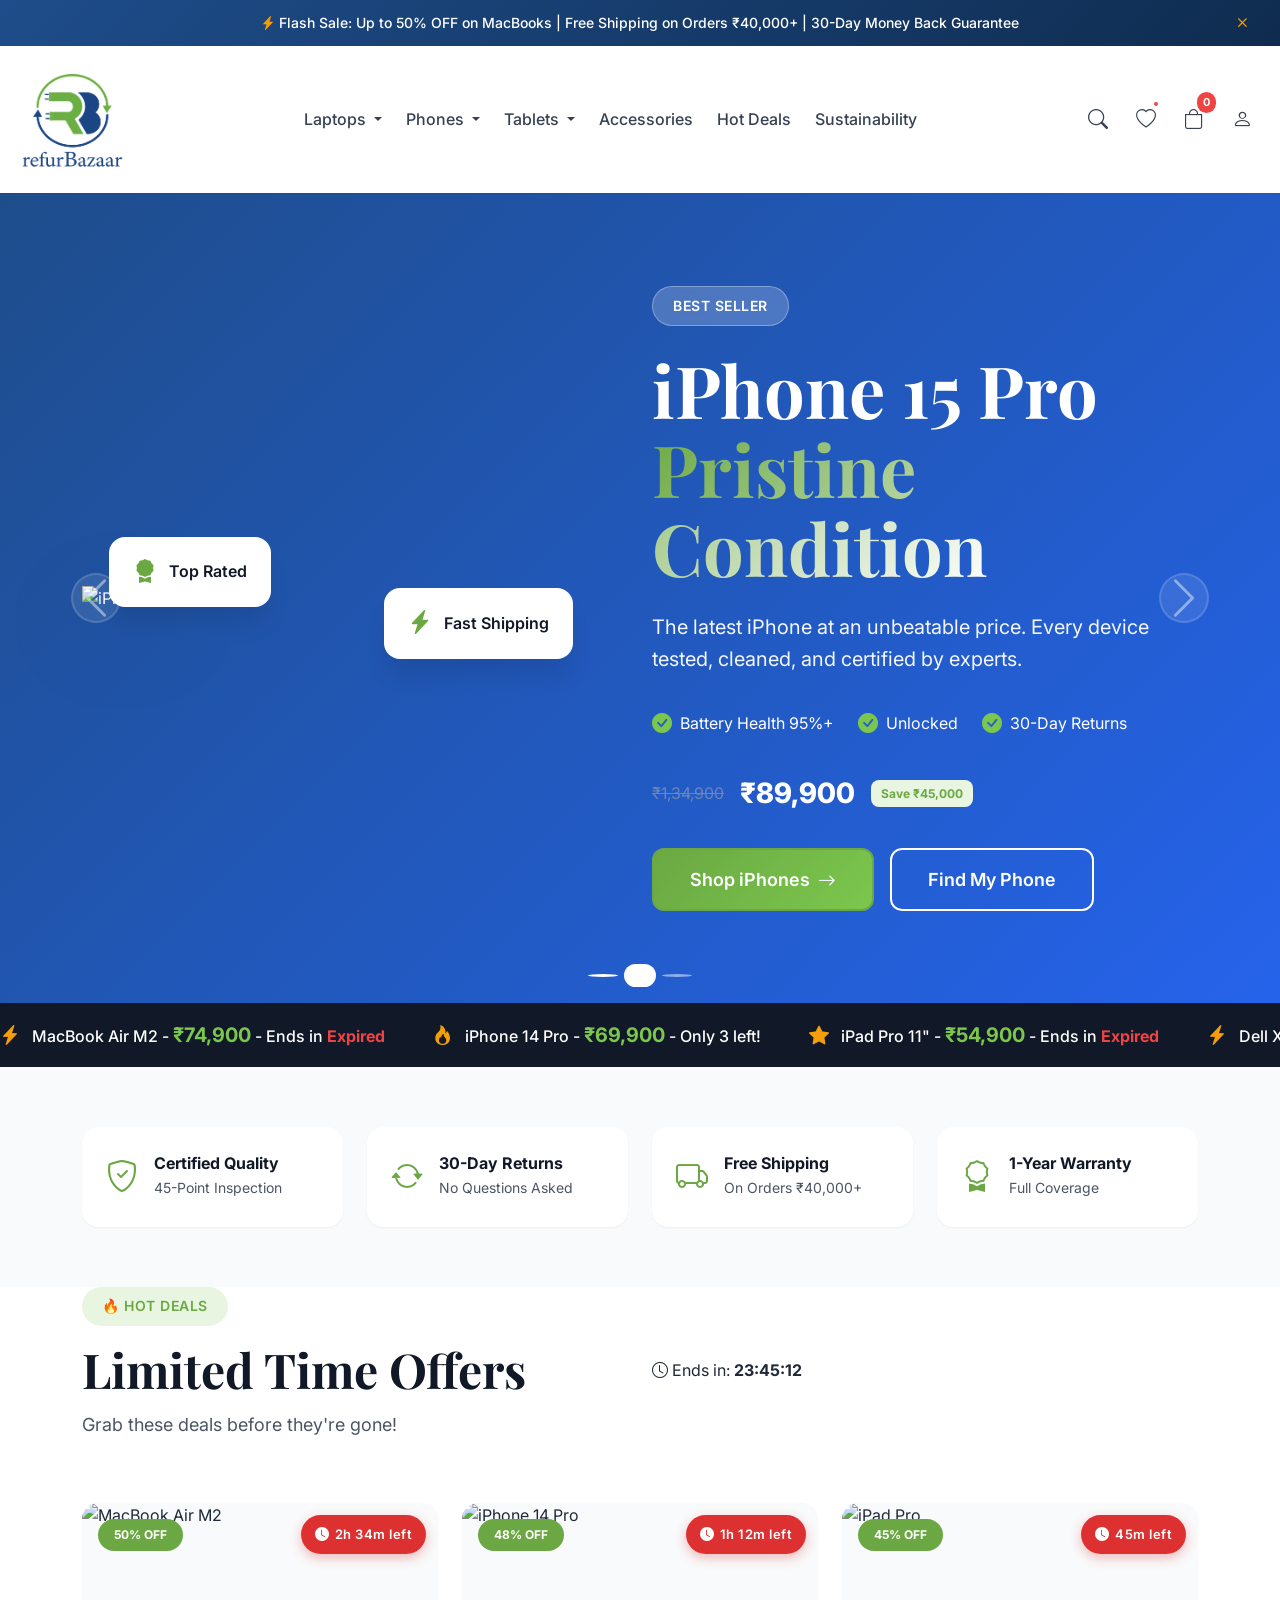
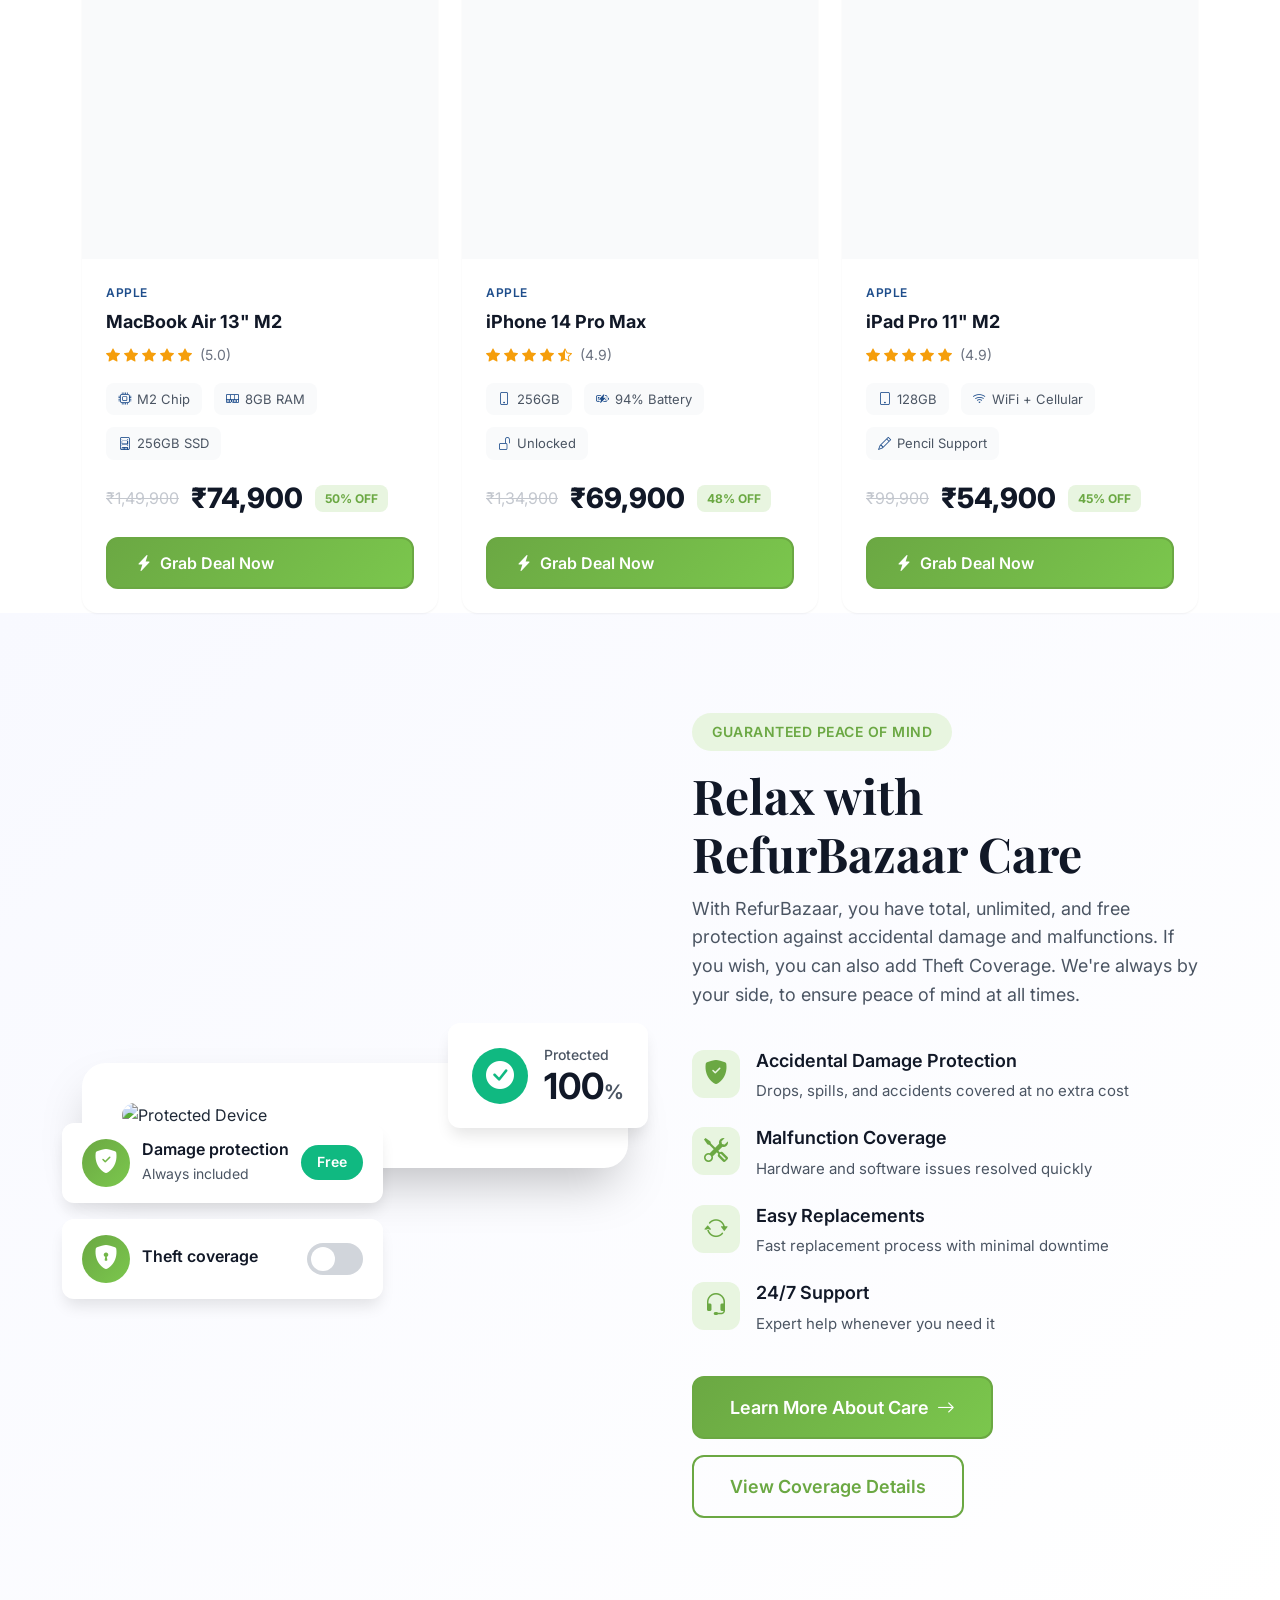
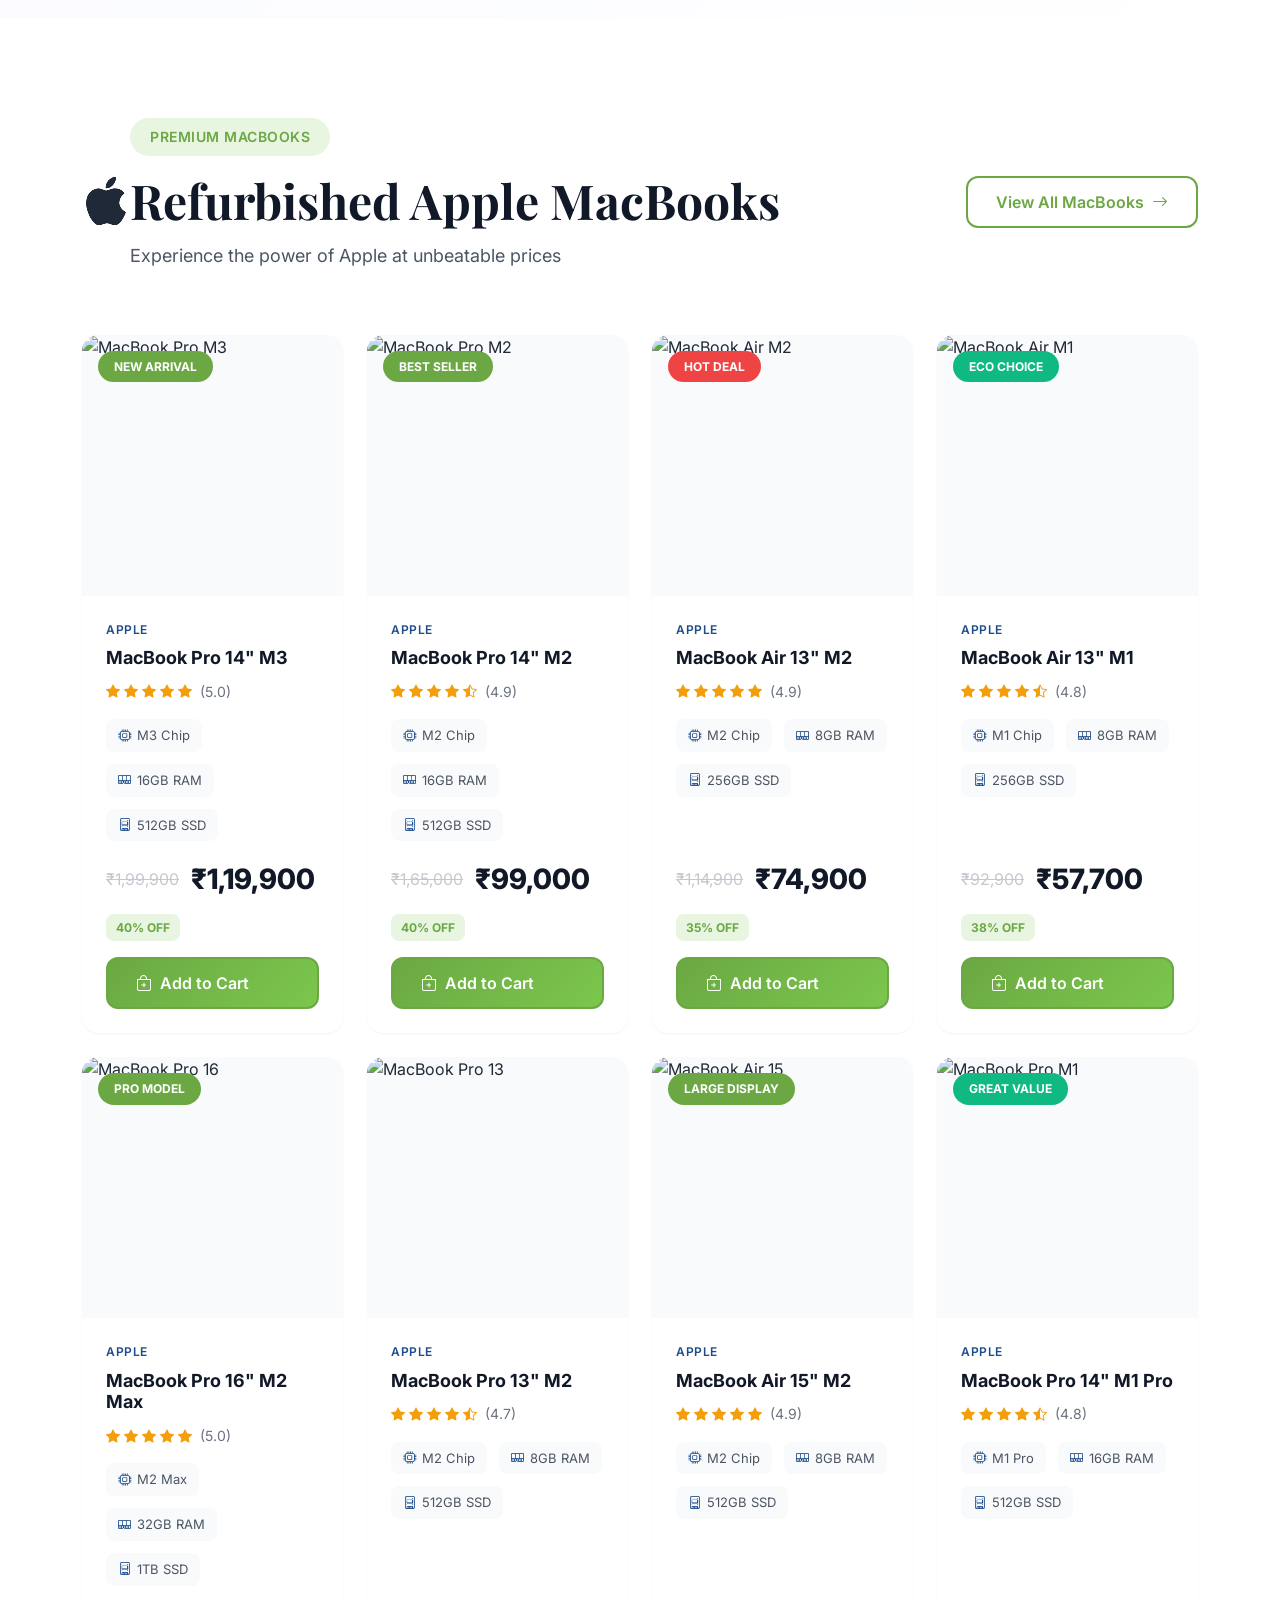
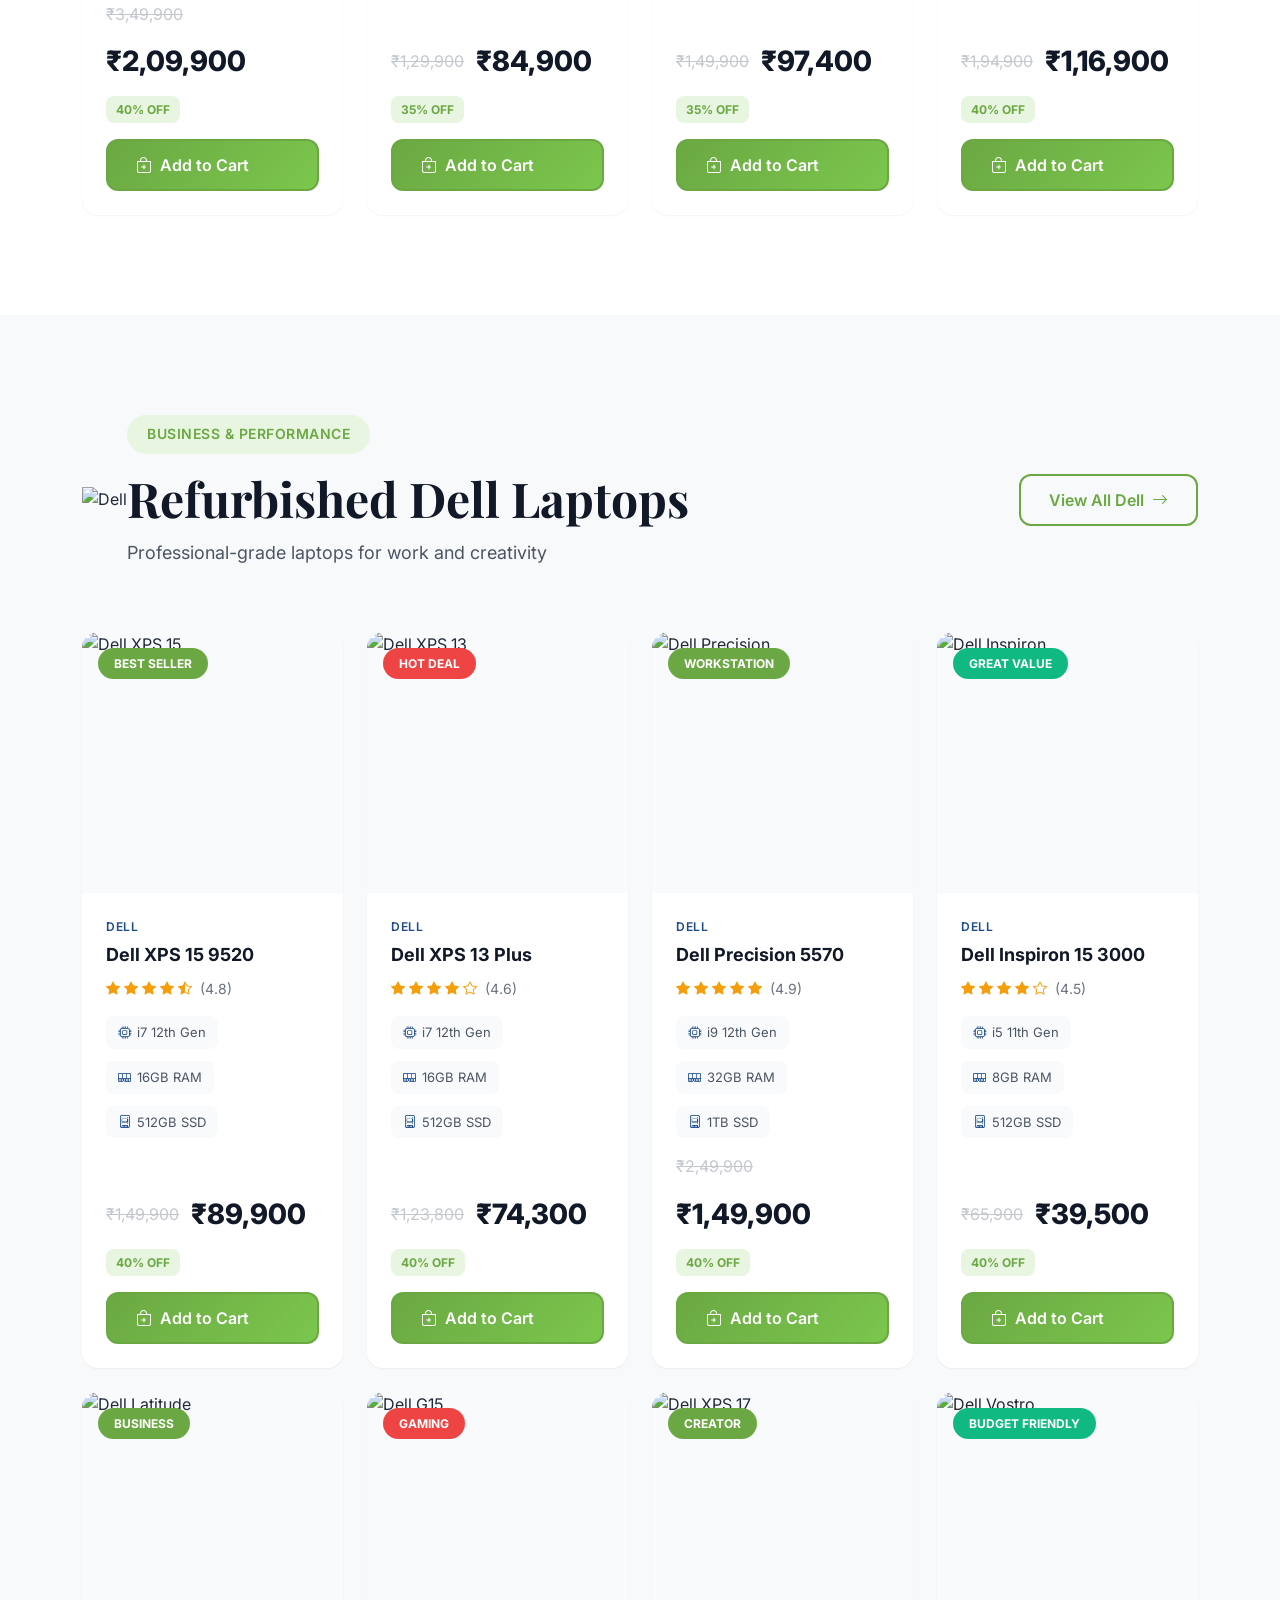
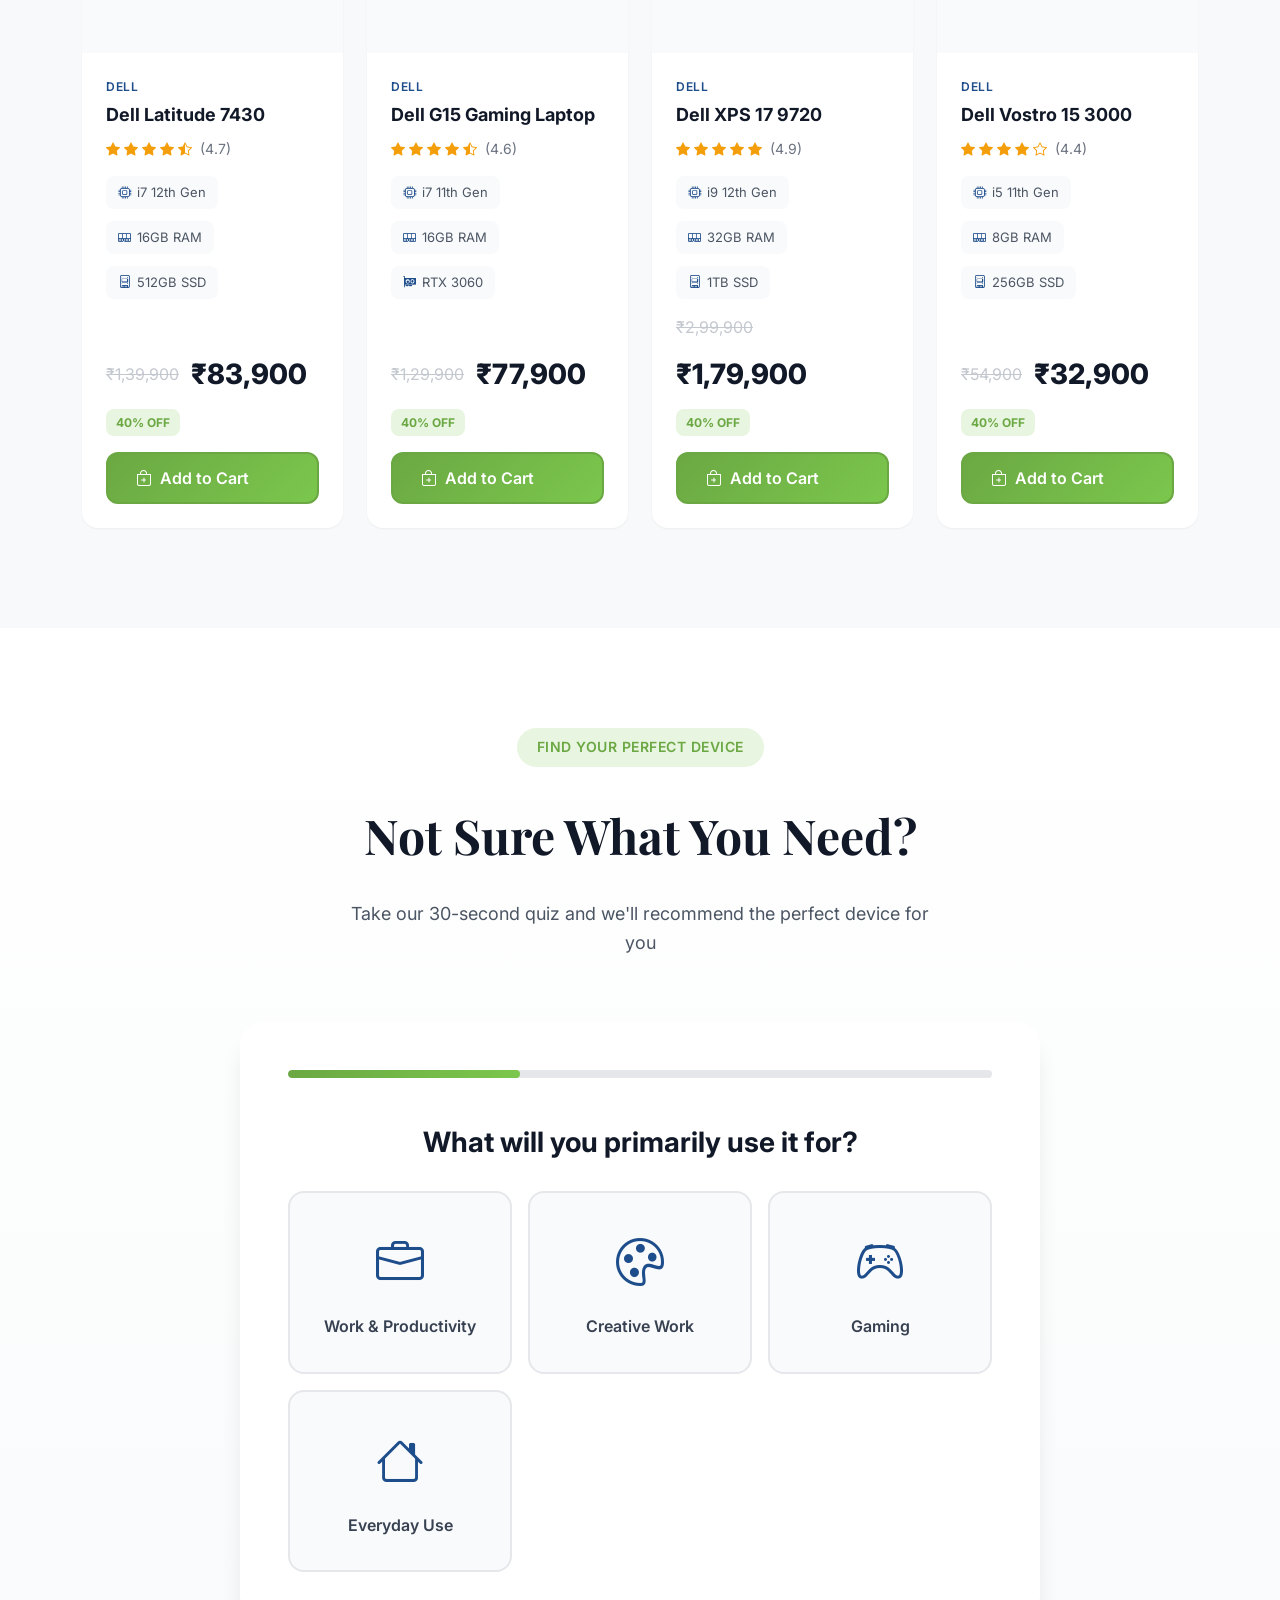
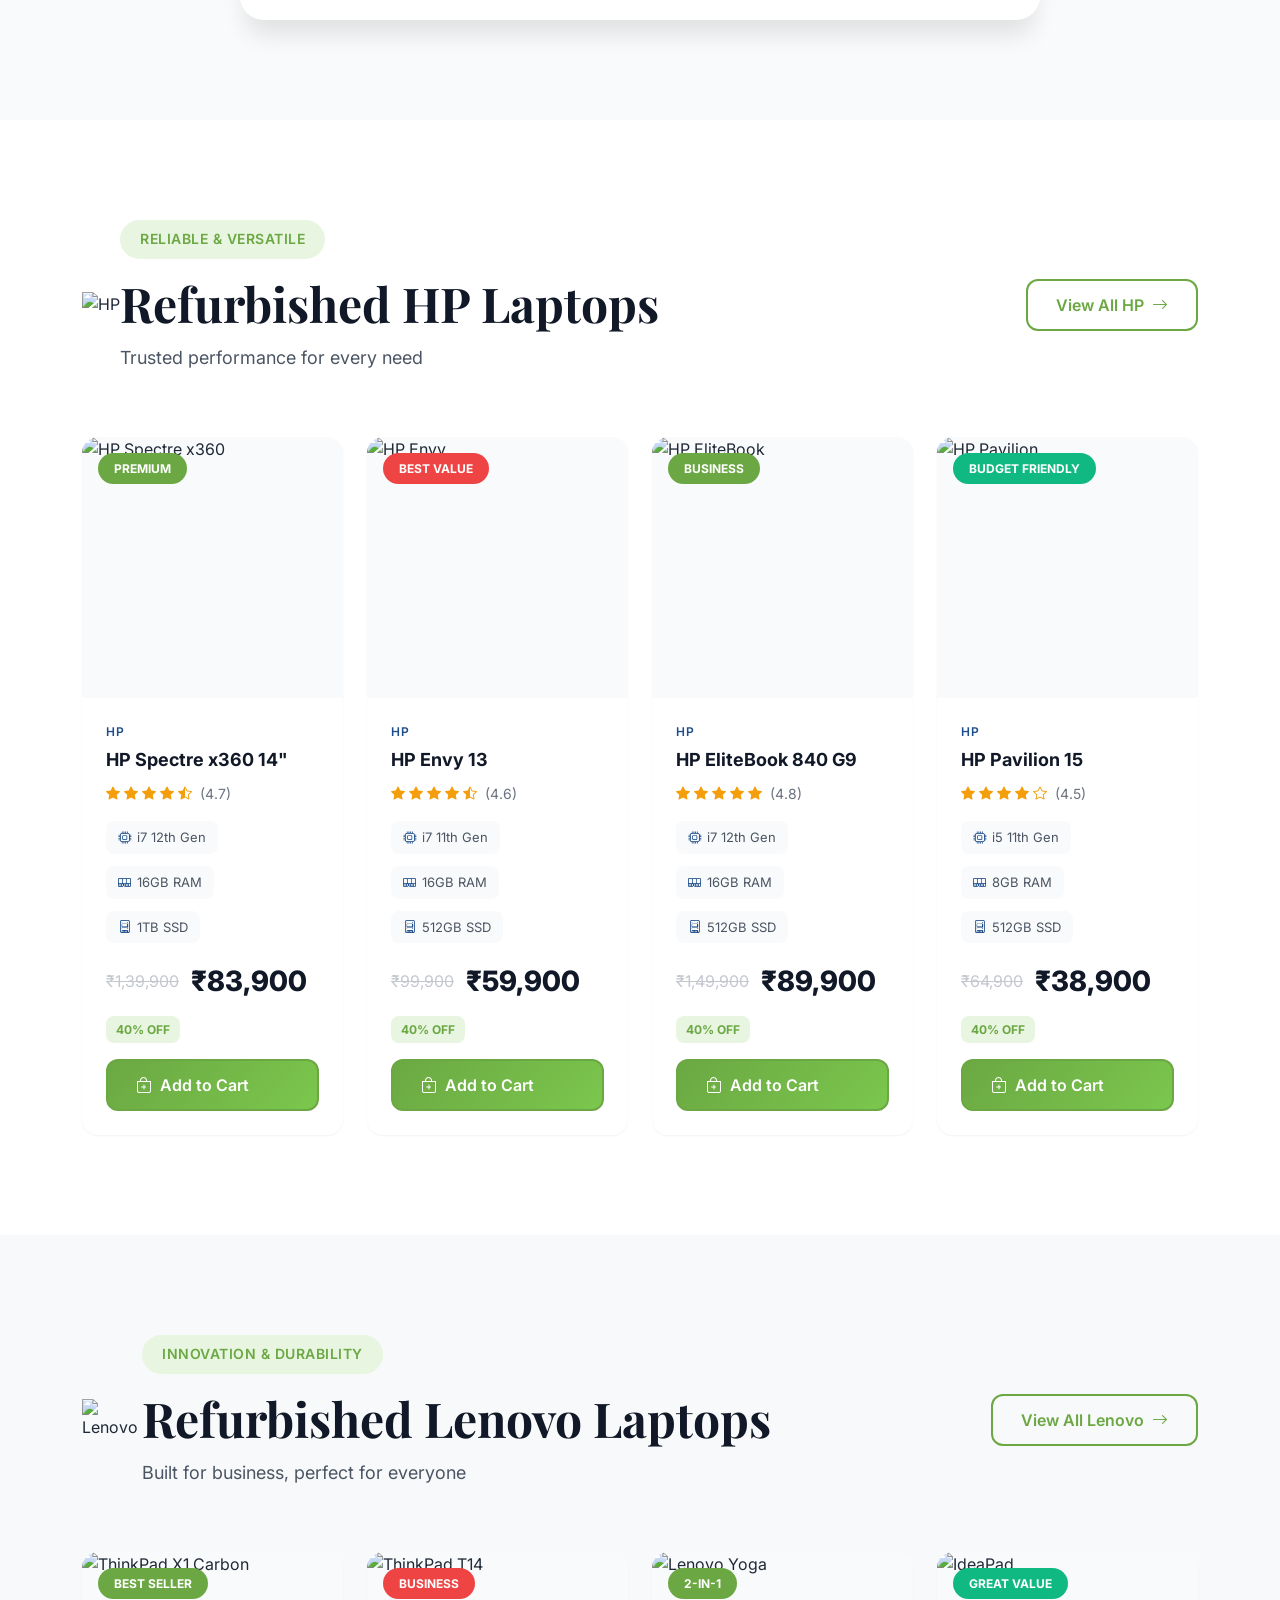
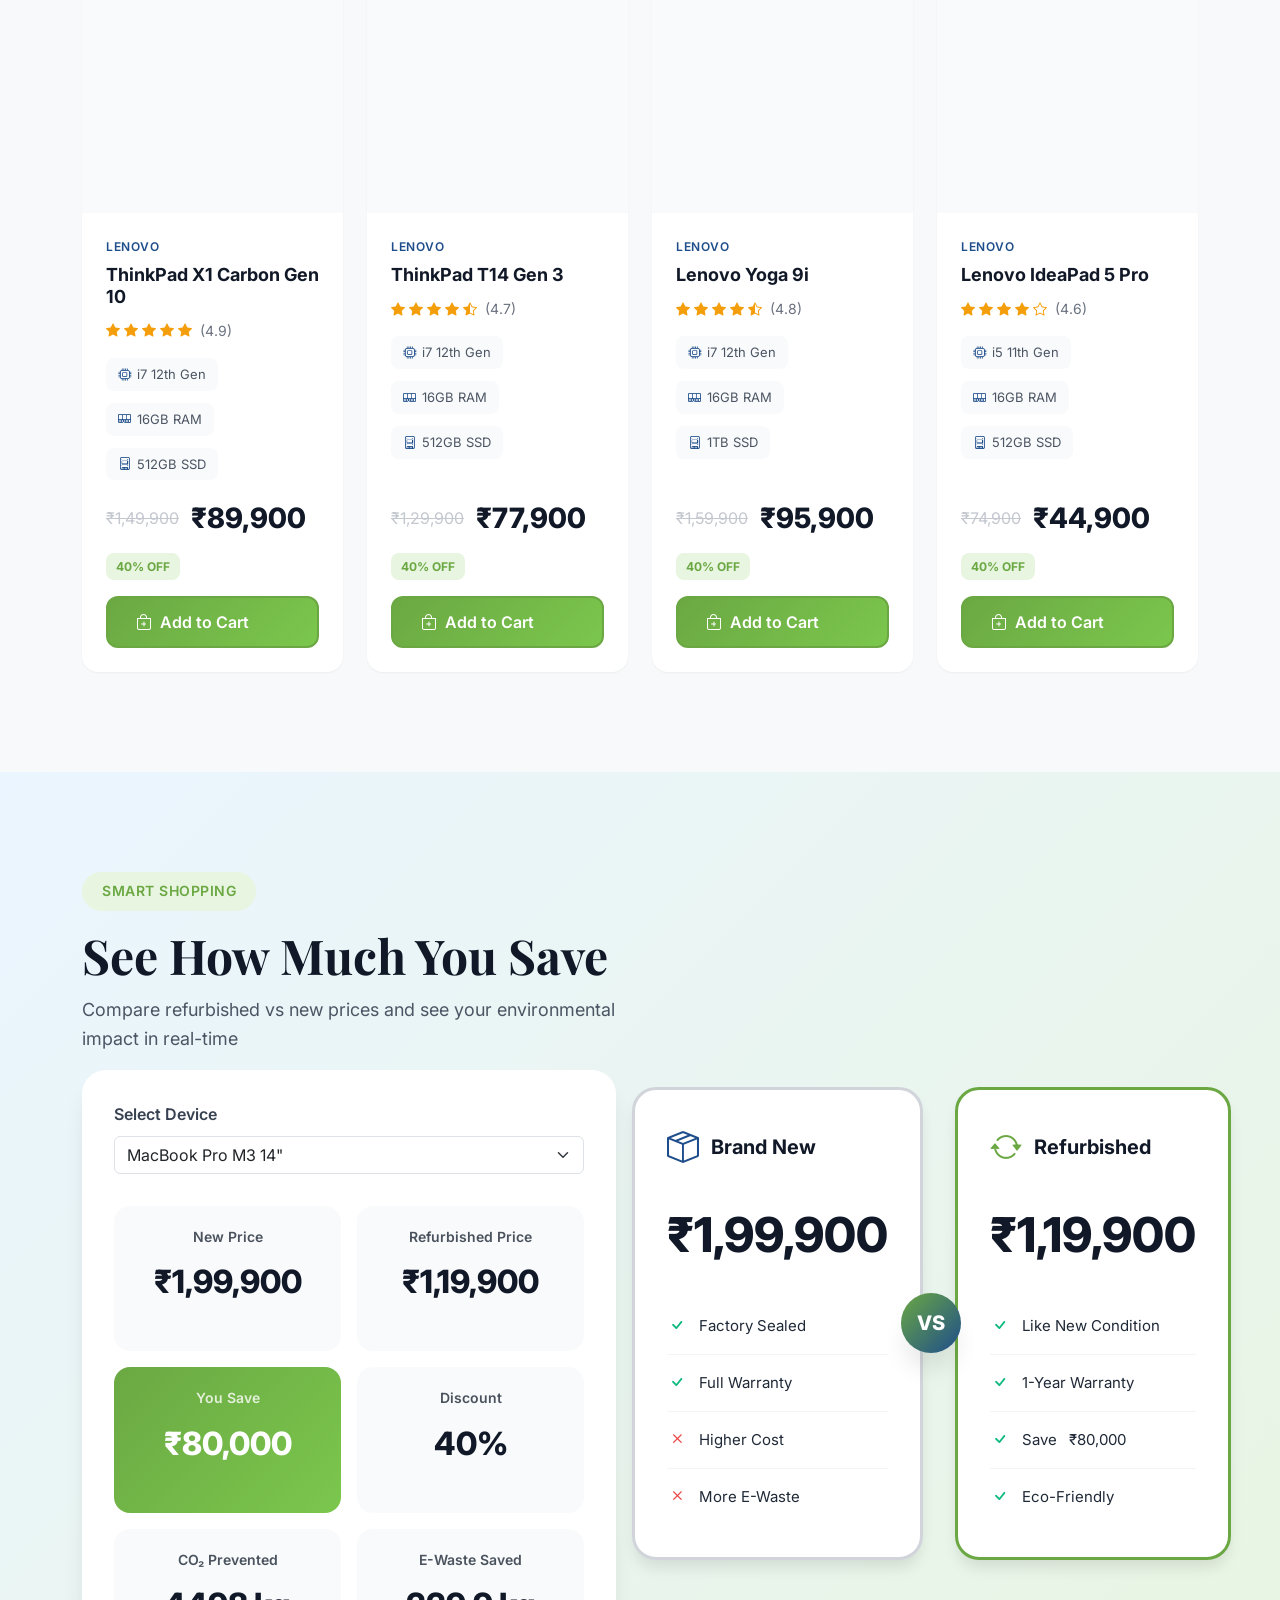
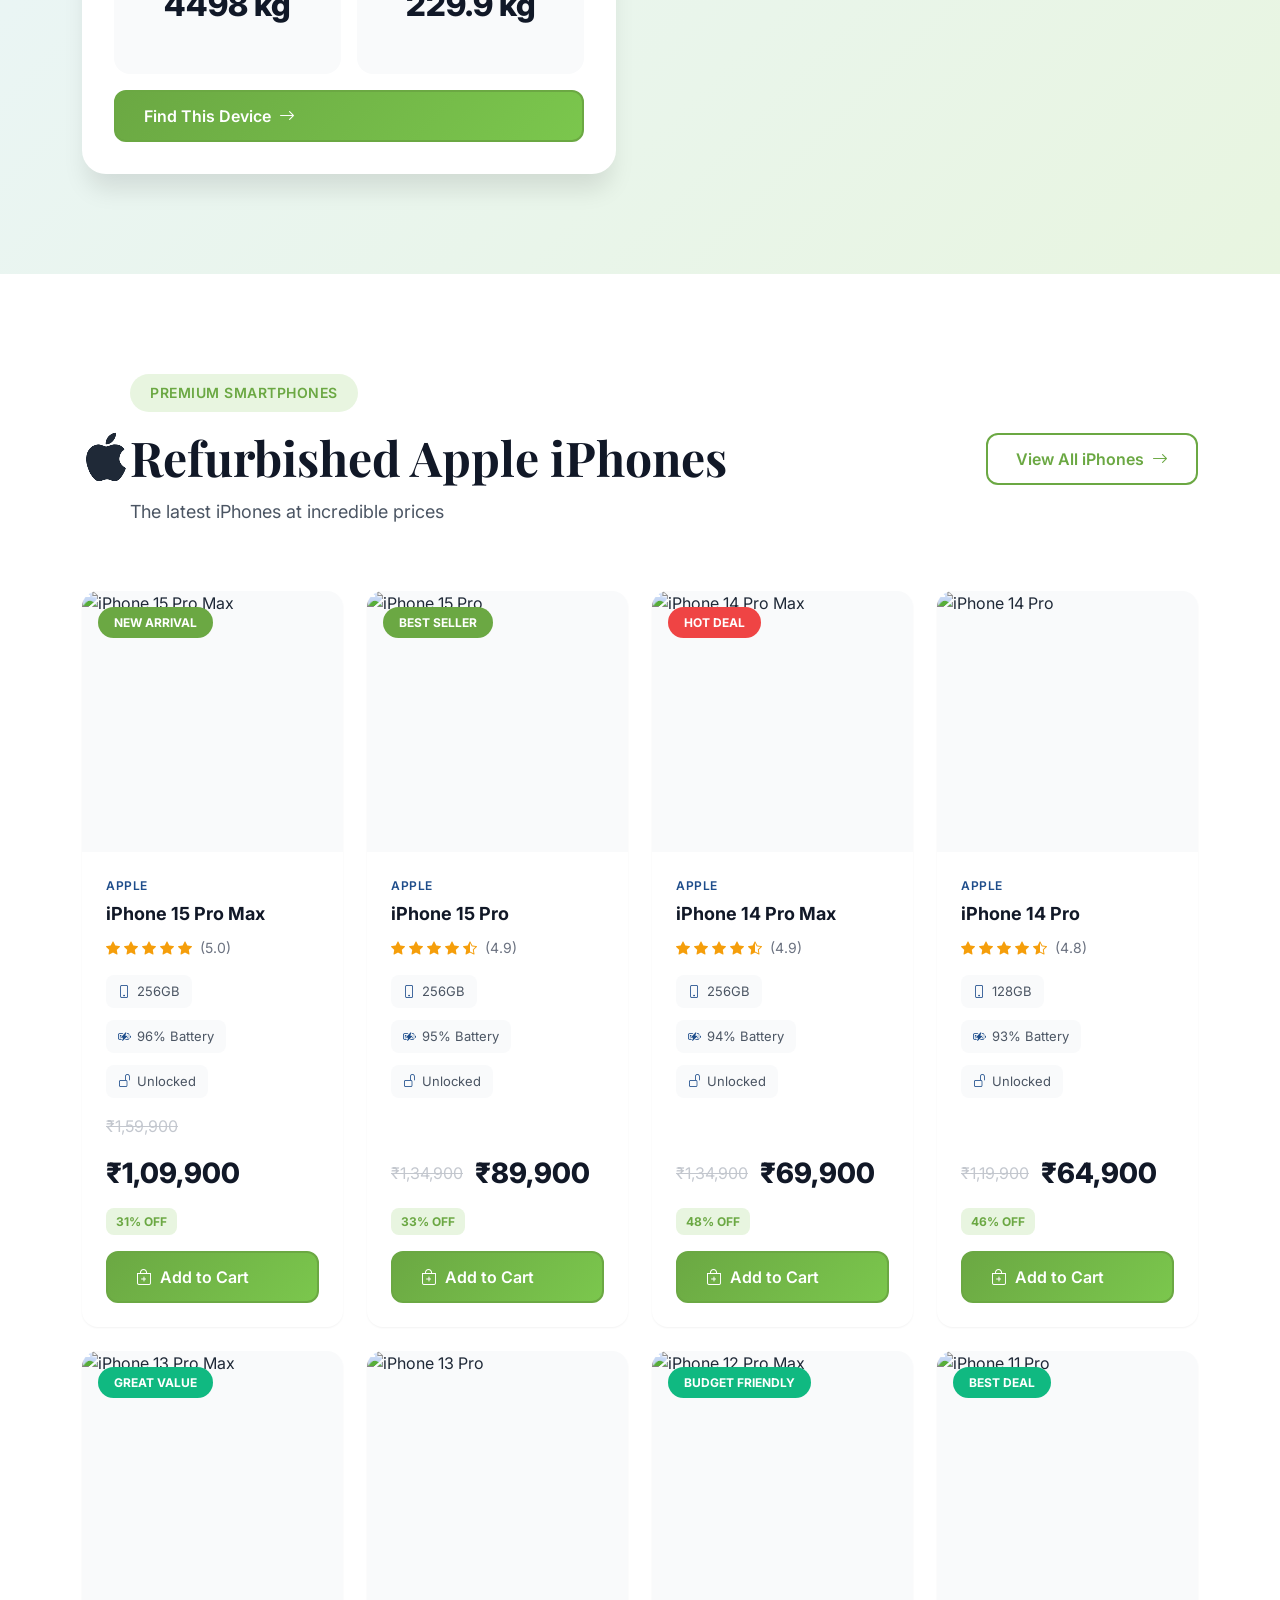
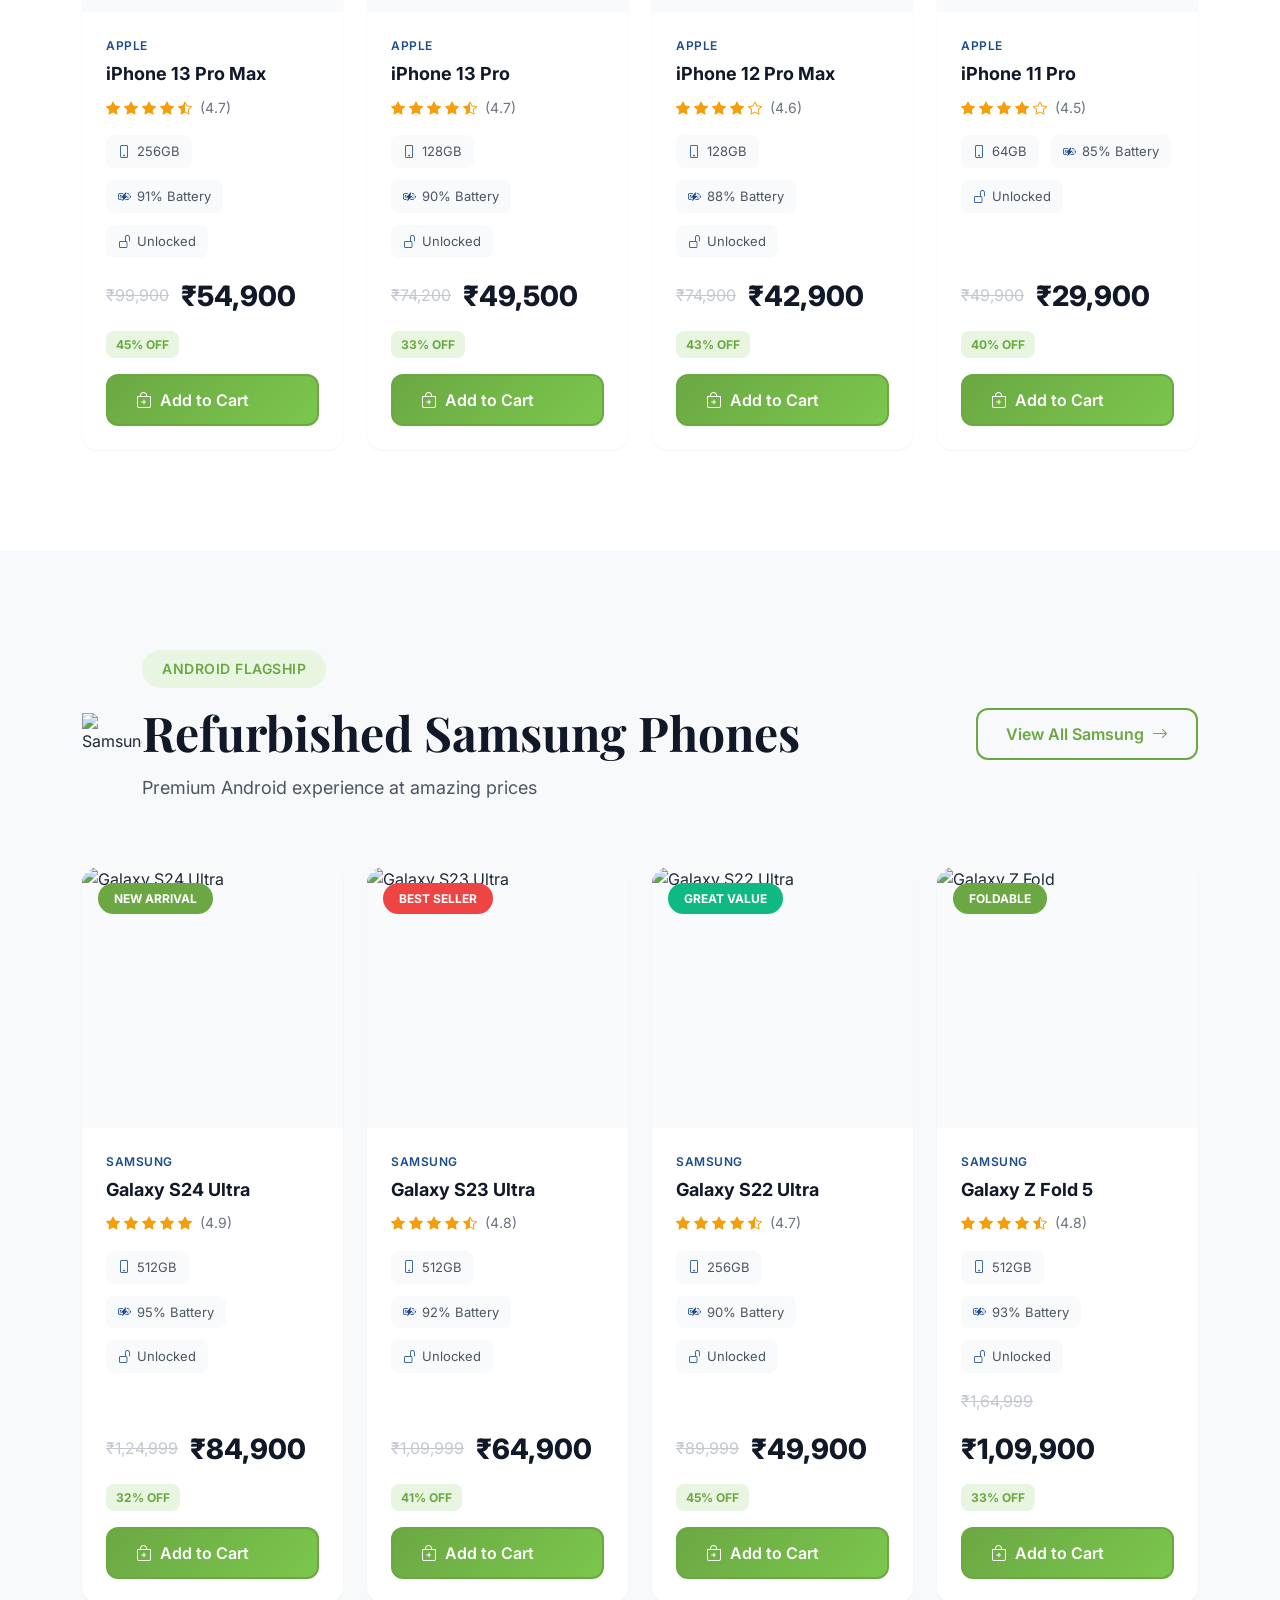
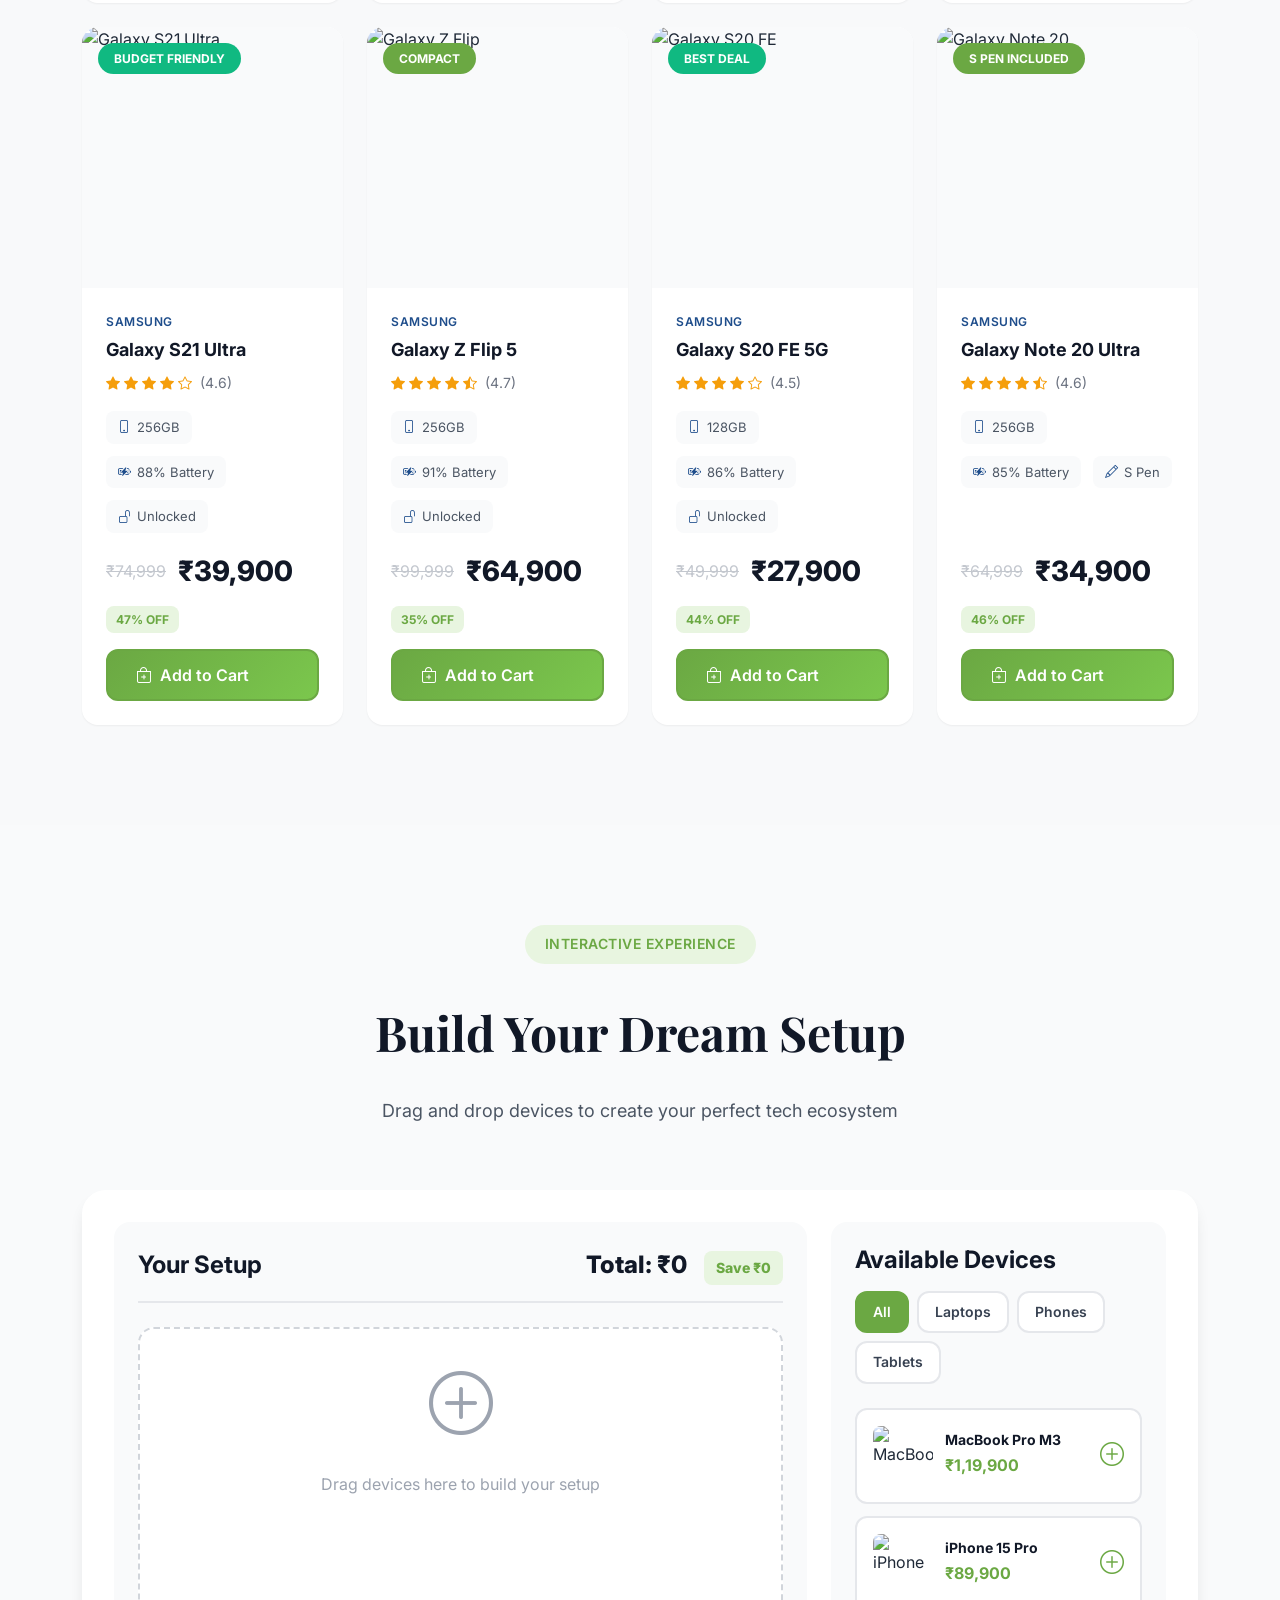
==== commit bd2d867a: "updated index" ====
--- a/New_Homepage/index.html
+++ b/New_Homepage/index.html
@@ -44,7 +44,7 @@
     <nav class="navbar navbar-expand-lg navbar-light sticky-top">
         <div class="container-fluid">
             <a class="navbar-brand" href="/">
-                <img src="https://hebbkx1anhila5yf.public.blob.vercel-storage.com/refurbazaar%20final%20logo%20-Qb0zeaOKL0ZD2Bkdzx7xDBmVAOLKpW.png" alt="RefurBazaar Logo" class="logo">
+                <img src="refurbazaar final logo.png" alt="RefurBazaar Logo" class="logo">
             </a>
             
             <button class="navbar-toggler" type="button" data-bs-toggle="collapse" data-bs-target="#navbarNav">
@@ -3270,13 +3270,13 @@
                     </div>
                 </div>
                 
-                <div class="impact-visualization" data-aos="fade-up" data-aos-delay="400">
+                <!-- <div class="impact-visualization" data-aos="fade-up" data-aos-delay="400">
                     <h4>Community Impact Over Time</h4>
                     <div class="impact-chart">
                         <canvas id="impactChart"></canvas>
                     </div>
                 </div>
-                
+                 -->
                 <div class="impact-badges" data-aos="fade-up" data-aos-delay="600">
                     <h4>Your Eco Achievements</h4>
                     <div class="badges-grid">
--- a/New_Homepage/styles.css
+++ b/New_Homepage/styles.css
@@ -135,8 +135,15 @@
 /* ===================================
    Utility Classes
    =================================== */
-.gradient-text {
-  background: linear-gradient(135deg, var(--primary-green), var(--primary-blue));
+.gradient-green-text {
+  background: linear-gradient(135deg, var(--white), var(--primary-blue));
+  -webkit-background-clip: text;
+  -webkit-text-fill-color: transparent;
+  background-clip: text;
+}
+
+.gradient-blue-text {
+  background: linear-gradient(135deg, var(--primary-green), var(--white));
   -webkit-background-clip: text;
   -webkit-text-fill-color: transparent;
   background-clip: text;
@@ -365,19 +372,21 @@
   padding: 12px 0;
 }
 
-.navbar-brand {
-  display: flex;
-  align-items: center;
-}
-
+/* .navbar-brand {
+  display: flex;
+  align-items: center;
+} */
+
+/* Updated logo size for better visibility */
 .logo {
+  height: auto;
+  width: 105px;
+  transition: var(--transition-base);
+  object-fit: contain;
+}
+
+.navbar.scrolled .logo {
   height: 50px;
-  width: auto;
-  transition: var(--transition-base);
-}
-
-.navbar.scrolled .logo {
-  height: 40px;
 }
 
 .navbar-nav {
@@ -1717,34 +1726,39 @@
   transform: translateY(-8px);
 }
 
-.brand-logo {
+/* Fixed brand logo alignment with proper wrapper */
+.brand-logo-wrapper {
+  width: 80px;
   height: 80px;
   display: flex;
   align-items: center;
   justify-content: center;
-  margin-bottom: 16px;
-}
-
-.brand-logo i {
-  font-size: 64px;
+  background: var(--white);
+  border-radius: var(--radius-lg);
+  box-shadow: var(--shadow-sm);
+  flex-shrink: 0;
+  margin-right: 20px;
+}
+
+.brand-header {
+  display: flex;
+  align-items: center;
+  gap: 0;
+}
+
+.brand-icon {
+  font-size: 48px;
   color: var(--gray-800);
 }
 
-.brand-logo img {
-  max-height: 60px;
+.brand-logo-img {
+  max-width: 60px;
+  max-height: 50px;
   width: auto;
-  margin: 0 auto;
-}
-
-.brand-card h4 {
-  font-size: 20px;
-  margin-bottom: 8px;
-}
-
-.brand-card p {
-  color: var(--gray-600);
-  margin-bottom: 16px;
-}
+  height: auto;
+  object-fit: contain;
+}
+
 
 /* ===================================
    Quality Section
@@ -2032,9 +2046,10 @@
 }
 
 .footer-logo {
-  height: 60px;
+  height: 70px;
   width: auto;
   margin-bottom: 16px;
+  object-fit: contain;
 }
 
 .footer-brand p {
@@ -2199,6 +2214,37 @@
   .quiz-options {
     grid-template-columns: 1fr;
   }
+
+  /* Responsive styles for new sections */
+  .care-content {
+    padding-left: 0;
+    margin-top: 40px;
+  }
+
+  .protection-overlay {
+    position: static;
+    margin-top: 20px;
+  }
+
+  .protection-badge {
+    min-width: auto;
+    width: 100%;
+  }
+
+  .protection-status {
+    position: static;
+    margin-top: 20px;
+    justify-content: center;
+  }
+
+  .ai-mockup {
+    margin-bottom: 40px;
+  }
+
+  .ai-badge {
+    right: 50%;
+    transform: translateX(50%);
+  }
 }
 
 @media (max-width: 767px) {
@@ -2260,6 +2306,20 @@
     right: 20px;
     width: 45px;
     height: 45px;
+  }
+
+  /* Responsive styles for new sections */
+  .care-actions {
+    flex-direction: column;
+  }
+
+  .care-actions .btn {
+    width: 100%;
+  }
+
+  .phone-frame {
+    width: 280px;
+    height: 560px;
   }
 }
 
@@ -2421,3 +2481,632 @@
 .product-carousel .carousel-control-next:hover .carousel-control-next-icon {
   color: var(--white);
 }
+
+/* Adding styles for RefurBazaar Care Protection Section */
+/* ===================================
+   RefurBazaar Care Protection Section
+   =================================== */
+.care-protection-section {
+  padding: var(--section-padding) 0;
+  background: linear-gradient(135deg, #f8f9ff 0%, #fff 100%);
+  overflow: hidden;
+}
+
+.care-visual {
+  position: relative;
+}
+
+.care-device-mockup {
+  position: relative;
+  background: var(--white);
+  border-radius: var(--radius-xl);
+  padding: 40px;
+  box-shadow: var(--shadow-2xl);
+}
+
+.device-image {
+  width: 100%;
+  border-radius: var(--radius-lg);
+  display: block;
+}
+
+.protection-overlay {
+  position: absolute;
+  top: 60px;
+  left: -20px;
+  display: flex;
+  flex-direction: column;
+  gap: 16px;
+  z-index: 2;
+}
+
+.protection-badge {
+  background: var(--white);
+  border-radius: var(--radius-md);
+  padding: 16px 20px;
+  display: flex;
+  align-items: center;
+  gap: 12px;
+  box-shadow: var(--shadow-lg);
+  min-width: 320px;
+  animation: slideInLeft 0.6s ease;
+}
+
+.badge-icon {
+  width: 48px;
+  height: 48px;
+  border-radius: 50%;
+  background: linear-gradient(135deg, var(--primary-green), var(--accent-green));
+  display: flex;
+  align-items: center;
+  justify-content: center;
+  color: var(--white);
+  font-size: 24px;
+  flex-shrink: 0;
+}
+
+.badge-content {
+  flex: 1;
+}
+
+.badge-content h5 {
+  font-size: 16px;
+  font-weight: 600;
+  margin: 0 0 4px 0;
+  color: var(--gray-900);
+}
+
+.badge-content p {
+  font-size: 14px;
+  color: var(--gray-600);
+  margin: 0;
+}
+
+.badge-tag {
+  background: var(--success);
+  color: var(--white);
+  padding: 6px 16px;
+  border-radius: var(--radius-full);
+  font-size: 14px;
+  font-weight: 600;
+}
+
+.toggle-switch {
+  position: relative;
+  width: 56px;
+  height: 32px;
+}
+
+.toggle-input {
+  opacity: 0;
+  width: 0;
+  height: 0;
+}
+
+.toggle-label {
+  position: absolute;
+  cursor: pointer;
+  top: 0;
+  left: 0;
+  right: 0;
+  bottom: 0;
+  background: var(--gray-300);
+  border-radius: var(--radius-full);
+  transition: var(--transition-base);
+}
+
+.toggle-label:before {
+  position: absolute;
+  content: "";
+  height: 24px;
+  width: 24px;
+  left: 4px;
+  bottom: 4px;
+  background-color: var(--white);
+  border-radius: 50%;
+  transition: var(--transition-base);
+}
+
+.toggle-input:checked + .toggle-label {
+  background: var(--primary-green);
+}
+
+.toggle-input:checked + .toggle-label:before {
+  transform: translateX(24px);
+}
+
+.protection-status {
+  position: absolute;
+  bottom: 40px;
+  right: -20px;
+  background: var(--white);
+  border-radius: var(--radius-md);
+  padding: 24px;
+  box-shadow: var(--shadow-lg);
+  display: flex;
+  align-items: center;
+  gap: 16px;
+  animation: slideInRight 0.6s ease 0.3s both;
+}
+
+.status-icon {
+  width: 56px;
+  height: 56px;
+  border-radius: 50%;
+  background: var(--success);
+  display: flex;
+  align-items: center;
+  justify-content: center;
+  color: var(--white);
+  font-size: 28px;
+}
+
+.status-content h4 {
+  font-size: 14px;
+  color: var(--gray-600);
+  margin: 0 0 4px 0;
+  font-weight: 500;
+}
+
+.status-content h3 {
+  font-size: 36px;
+  font-weight: 700;
+  color: var(--gray-900);
+  margin: 0;
+  line-height: 1;
+}
+
+.status-content h3 span {
+  font-size: 20px;
+  color: var(--gray-600);
+}
+
+.care-content {
+  padding-left: 40px;
+}
+
+.care-features {
+  margin: 40px 0;
+  display: flex;
+  flex-direction: column;
+  gap: 24px;
+}
+
+.care-feature {
+  display: flex;
+  gap: 16px;
+  align-items: flex-start;
+}
+
+.care-feature .feature-icon {
+  width: 48px;
+  height: 48px;
+  border-radius: var(--radius-md);
+  background: var(--light-green);
+  display: flex;
+  align-items: center;
+  justify-content: center;
+  color: var(--primary-green);
+  font-size: 24px;
+  flex-shrink: 0;
+}
+
+.care-feature .feature-content h4 {
+  font-size: 18px;
+  font-weight: 600;
+  margin: 0 0 8px 0;
+  color: var(--gray-900);
+}
+
+.care-feature .feature-content p {
+  font-size: 15px;
+  color: var(--gray-600);
+  margin: 0;
+  line-height: 1.6;
+}
+
+.care-actions {
+  display: flex;
+  gap: 16px;
+  flex-wrap: wrap;
+}
+
+@keyframes slideInLeft {
+  from {
+    opacity: 0;
+    transform: translateX(-30px);
+  }
+  to {
+    opacity: 1;
+    transform: translateX(0);
+  }
+}
+
+@keyframes slideInRight {
+  from {
+    opacity: 0;
+    transform: translateX(30px);
+  }
+  to {
+    opacity: 1;
+    transform: translateX(0);
+  }
+}
+
+/* Adding styles for AI Shopping Assistant Section */
+/* ===================================
+   AI Shopping Assistant Section
+   =================================== */
+.ai-assistant-section {
+  padding: var(--section-padding) 0;
+}
+
+.ai-mockup {
+  position: relative;
+  display: flex;
+  justify-content: center;
+  align-items: center;
+}
+
+.phone-frame {
+  position: relative;
+  width: 320px;
+  height: 640px;
+  background: var(--gray-900);
+  border-radius: 40px;
+  padding: 12px;
+  box-shadow: var(--shadow-2xl);
+}
+
+.phone-device {
+  position: absolute;
+  inset: 0;
+  width: 100%;
+  height: 100%;
+  object-fit: cover;
+  border-radius: 40px;
+  opacity: 0.1;
+}
+
+.phone-screen {
+  position: relative;
+  width: 100%;
+  height: 100%;
+  background: var(--white);
+  border-radius: 32px;
+  overflow: hidden;
+  z-index: 1;
+}
+
+.ai-chat-interface {
+  height: 100%;
+  display: flex;
+  flex-direction: column;
+  background: linear-gradient(180deg, #f8f9ff 0%, #fff 100%);
+}
+
+.chat-header {
+  padding: 20px;
+  background: var(--white);
+  border-bottom: 1px solid var(--gray-200);
+  display: flex;
+  align-items: center;
+  gap: 12px;
+}
+
+.chat-avatar {
+  width: 48px;
+  height: 48px;
+  border-radius: 50%;
+  background: linear-gradient(135deg, var(--primary-blue), var(--accent-blue));
+  display: flex;
+  align-items: center;
+  justify-content: center;
+  color: var(--white);
+  font-size: 24px;
+}
+
+.chat-info h5 {
+  font-size: 16px;
+  font-weight: 600;
+  margin: 0 0 2px 0;
+  color: var(--gray-900);
+}
+
+.chat-info p {
+  font-size: 12px;
+  color: var(--gray-600);
+  margin: 0;
+}
+
+.chat-messages {
+  flex: 1;
+  padding: 20px;
+  display: flex;
+  flex-direction: column;
+  gap: 16px;
+  overflow-y: auto;
+}
+
+.chat-message {
+  max-width: 85%;
+  padding: 12px 16px;
+  border-radius: var(--radius-md);
+  animation: messageSlideIn 0.3s ease;
+}
+
+.bot-message {
+  background: var(--gray-200);
+  align-self: flex-start;
+}
+
+.user-message {
+  background: linear-gradient(135deg, var(--primary-green), var(--accent-green));
+  color: var(--white);
+  align-self: flex-end;
+}
+
+.chat-message p {
+  margin: 0 0 12px 0;
+  font-size: 14px;
+  line-height: 1.5;
+}
+
+.chat-message p:last-child {
+  margin-bottom: 0;
+}
+
+.product-suggestion {
+  background: var(--white);
+  border-radius: var(--radius-md);
+  padding: 12px;
+  display: flex;
+  gap: 12px;
+  margin-top: 8px;
+}
+
+.product-suggestion img {
+  width: 60px;
+  height: 60px;
+  object-fit: cover;
+  border-radius: var(--radius-sm);
+}
+
+.suggestion-info h6 {
+  font-size: 13px;
+  font-weight: 600;
+  margin: 0 0 4px 0;
+  color: var(--gray-900);
+}
+
+.suggestion-info p {
+  font-size: 11px;
+  color: var(--gray-600);
+  margin: 0 0 4px 0;
+}
+
+.suggestion-price {
+  font-size: 14px;
+  font-weight: 700;
+  color: var(--primary-green);
+}
+
+.suggestion-price span {
+  font-size: 10px;
+  font-weight: 400;
+  color: var(--gray-500);
+}
+
+.chat-input {
+  padding: 16px;
+  background: var(--white);
+  border-top: 1px solid var(--gray-200);
+  display: flex;
+  gap: 12px;
+}
+
+.chat-input input {
+  flex: 1;
+  padding: 12px 16px;
+  border: 1px solid var(--gray-300);
+  border-radius: var(--radius-full);
+  font-size: 14px;
+  background: var(--gray-50);
+}
+
+.chat-input button {
+  width: 44px;
+  height: 44px;
+  border-radius: 50%;
+  background: var(--primary-green);
+  color: var(--white);
+  border: none;
+  display: flex;
+  align-items: center;
+  justify-content: center;
+  font-size: 18px;
+  cursor: pointer;
+  transition: var(--transition-base);
+}
+
+.chat-input button:hover {
+  background: var(--accent-green);
+  transform: scale(1.05);
+}
+
+.ai-badge {
+  position: absolute;
+  bottom: 40px;
+  right: -40px;
+  background: var(--white);
+  padding: 12px 20px;
+  border-radius: var(--radius-full);
+  box-shadow: var(--shadow-lg);
+  display: flex;
+  align-items: center;
+  gap: 8px;
+  animation: float 3s ease-in-out infinite;
+}
+
+.ai-badge i {
+  color: var(--warning);
+  font-size: 20px;
+}
+
+.ai-badge span {
+  font-size: 14px;
+  font-weight: 600;
+  color: var(--gray-900);
+}
+
+.ai-steps {
+  display: flex;
+  flex-direction: column;
+  gap: 16px;
+}
+
+.ai-step {
+  background: var(--white);
+  border: 2px solid var(--gray-200);
+  border-radius: var(--radius-lg);
+  overflow: hidden;
+  transition: var(--transition-base);
+}
+
+.ai-step.active {
+  border-color: var(--primary-blue);
+  box-shadow: var(--shadow-md);
+}
+
+.step-header {
+  padding: 24px;
+  display: flex;
+  align-items: center;
+  gap: 16px;
+  cursor: pointer;
+  transition: var(--transition-base);
+}
+
+.step-header:hover {
+  background: var(--gray-50);
+}
+
+.step-number {
+  width: 56px;
+  height: 56px;
+  border-radius: 50%;
+  background: var(--gray-900);
+  color: var(--white);
+  display: flex;
+  align-items: center;
+  justify-content: center;
+  font-size: 24px;
+  font-weight: 700;
+  flex-shrink: 0;
+}
+
+.ai-step.active .step-number {
+  background: linear-gradient(135deg, var(--primary-blue), var(--accent-blue));
+}
+
+.step-header h3 {
+  flex: 1;
+  font-size: 24px;
+  font-weight: 700;
+  margin: 0;
+  color: var(--gray-900);
+}
+
+.step-toggle {
+  width: 40px;
+  height: 40px;
+  border-radius: 50%;
+  background: var(--gray-200);
+  border: none;
+  display: flex;
+  align-items: center;
+  justify-content: center;
+  font-size: 24px;
+  color: var(--gray-700);
+  cursor: pointer;
+  transition: var(--transition-base);
+}
+
+.step-toggle:hover {
+  background: var(--gray-300);
+}
+
+.step-content {
+  padding: 0 24px 24px 96px;
+}
+
+.step-content p {
+  font-size: 16px;
+  color: var(--gray-600);
+  line-height: 1.6;
+  margin: 0 0 16px 0;
+}
+
+.step-link {
+  display: inline-flex;
+  align-items: center;
+  gap: 8px;
+  color: var(--primary-blue);
+  font-weight: 600;
+  text-decoration: none;
+  transition: var(--transition-base);
+}
+
+.step-link:hover {
+  gap: 12px;
+  color: var(--accent-blue);
+}
+
+@keyframes messageSlideIn {
+  from {
+    opacity: 0;
+    transform: translateY(10px);
+  }
+  to {
+    opacity: 1;
+    transform: translateY(0);
+  }
+}
+
+@keyframes float {
+  0%,
+  100% {
+    transform: translateY(0);
+  }
+  50% {
+    transform: translateY(-10px);
+  }
+}
+
+.deal-timer-badge {
+  position: absolute;
+  top: 12px;
+  right: 12px;
+  background: rgba(220, 38, 38, 0.95);
+  backdrop-filter: blur(8px);
+  color: var(--white);
+  padding: 8px 14px;
+  border-radius: var(--radius-full);
+  display: flex;
+  align-items: center;
+  gap: 6px;
+  font-size: 13px;
+  font-weight: 600;
+  z-index: 2;
+  box-shadow: 0 4px 12px rgba(220, 38, 38, 0.3);
+  animation: pulse 2s ease-in-out infinite;
+}
+
+.deal-timer-badge i {
+  font-size: 14px;
+  animation: tick 1s ease-in-out infinite;
+}
+
+.timer-text {
+  letter-spacing: 0.5px;
+}
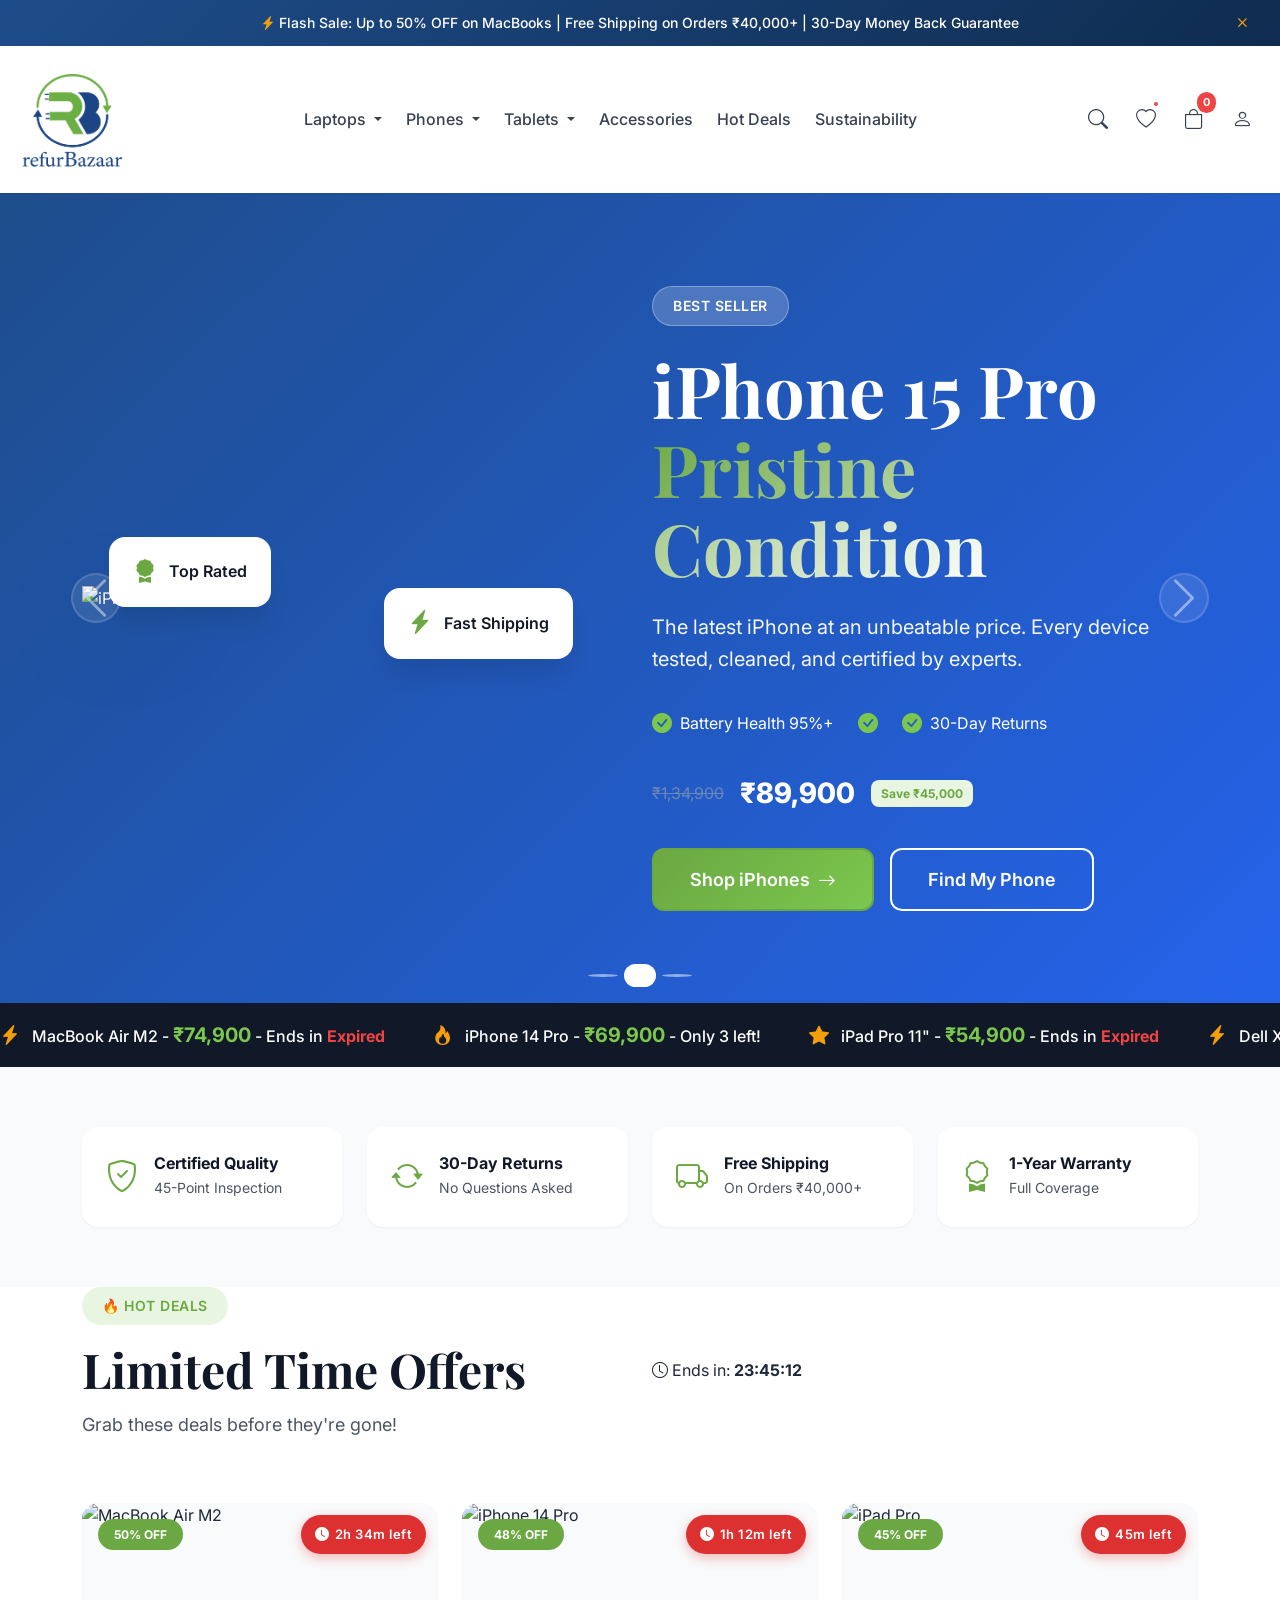
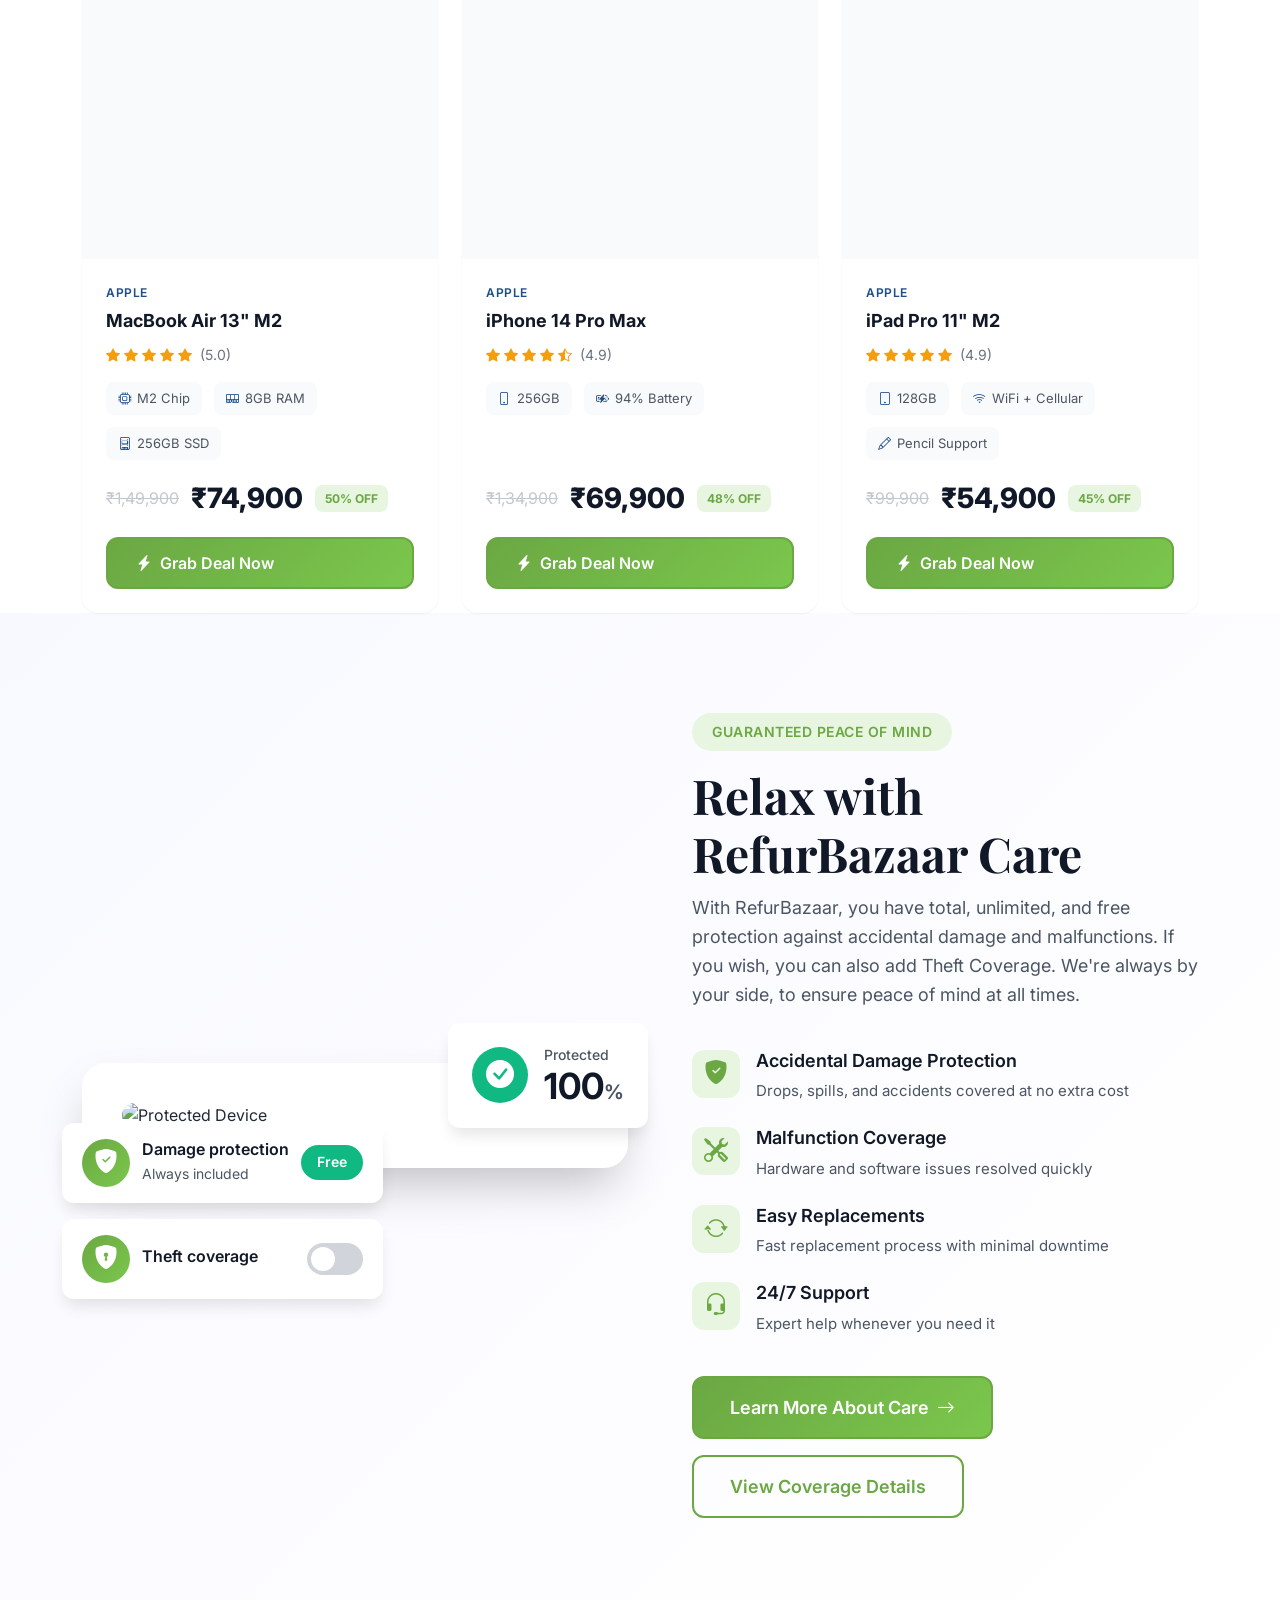
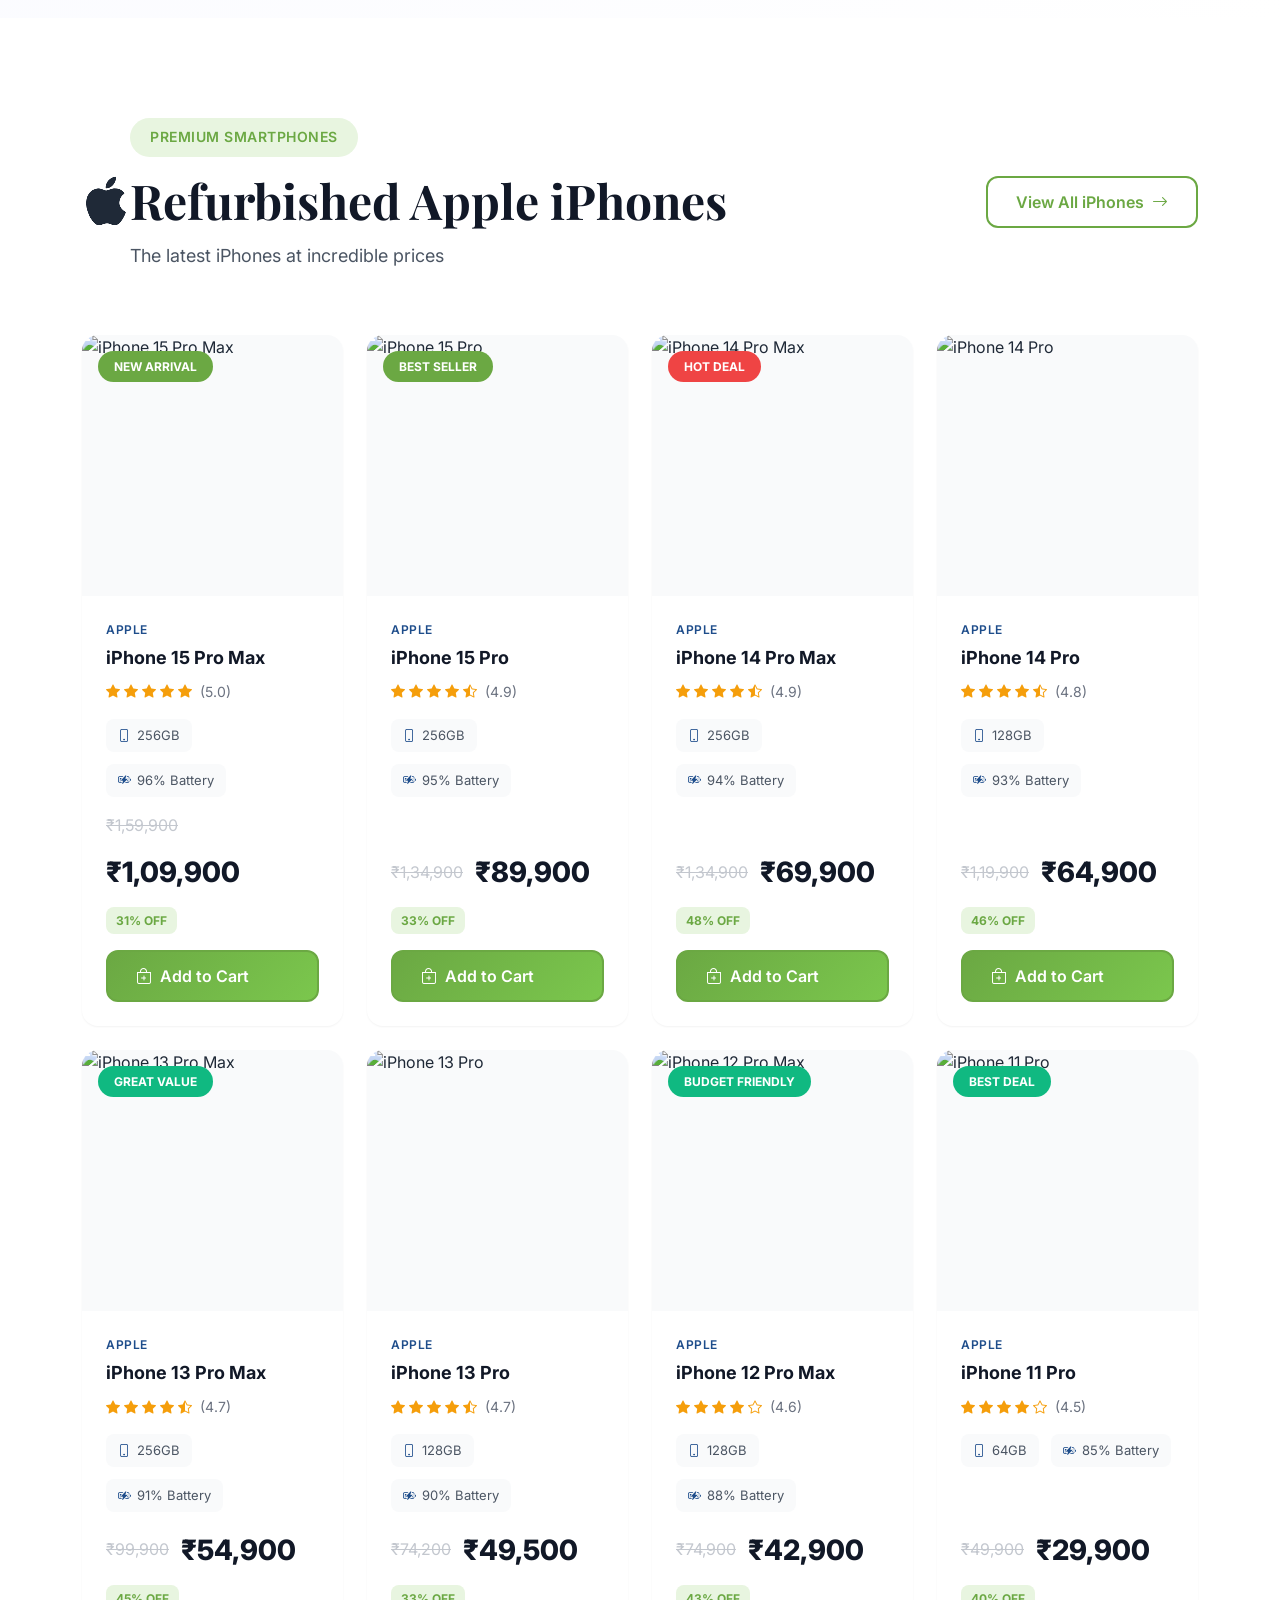
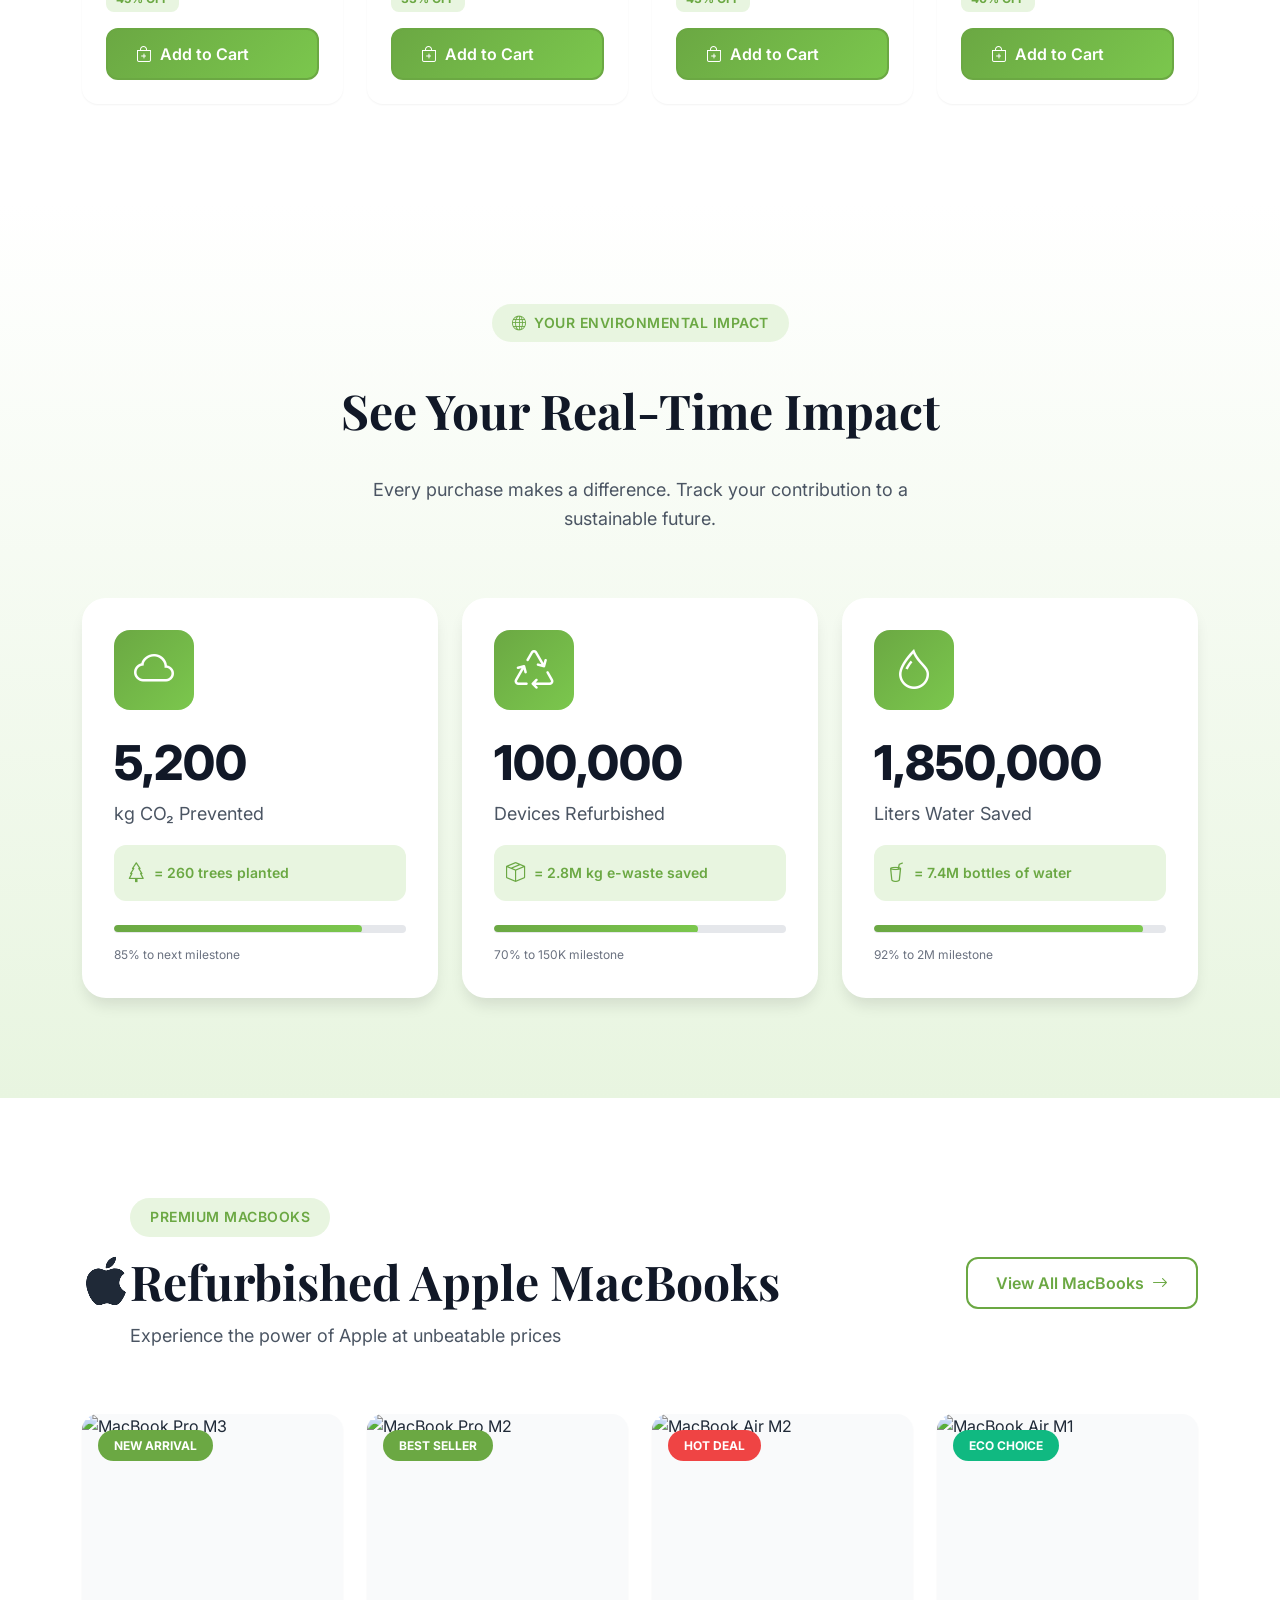
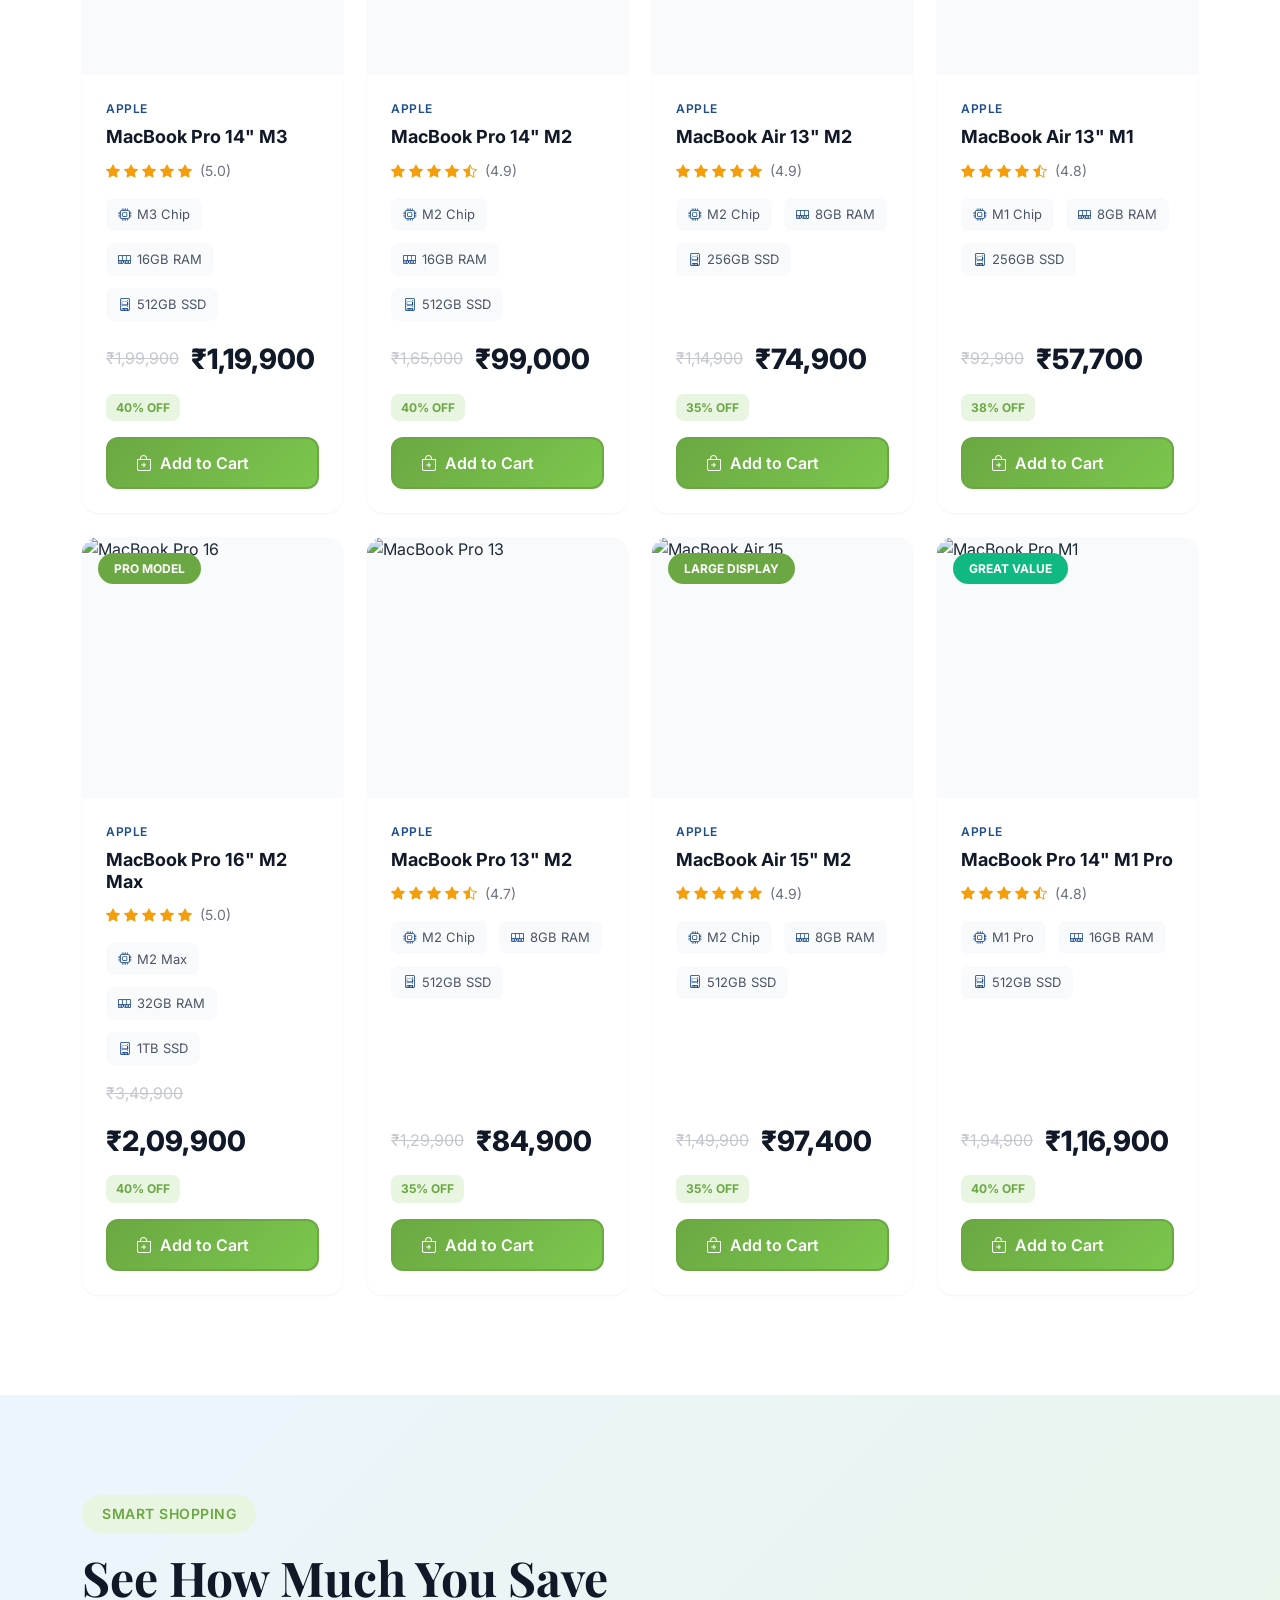
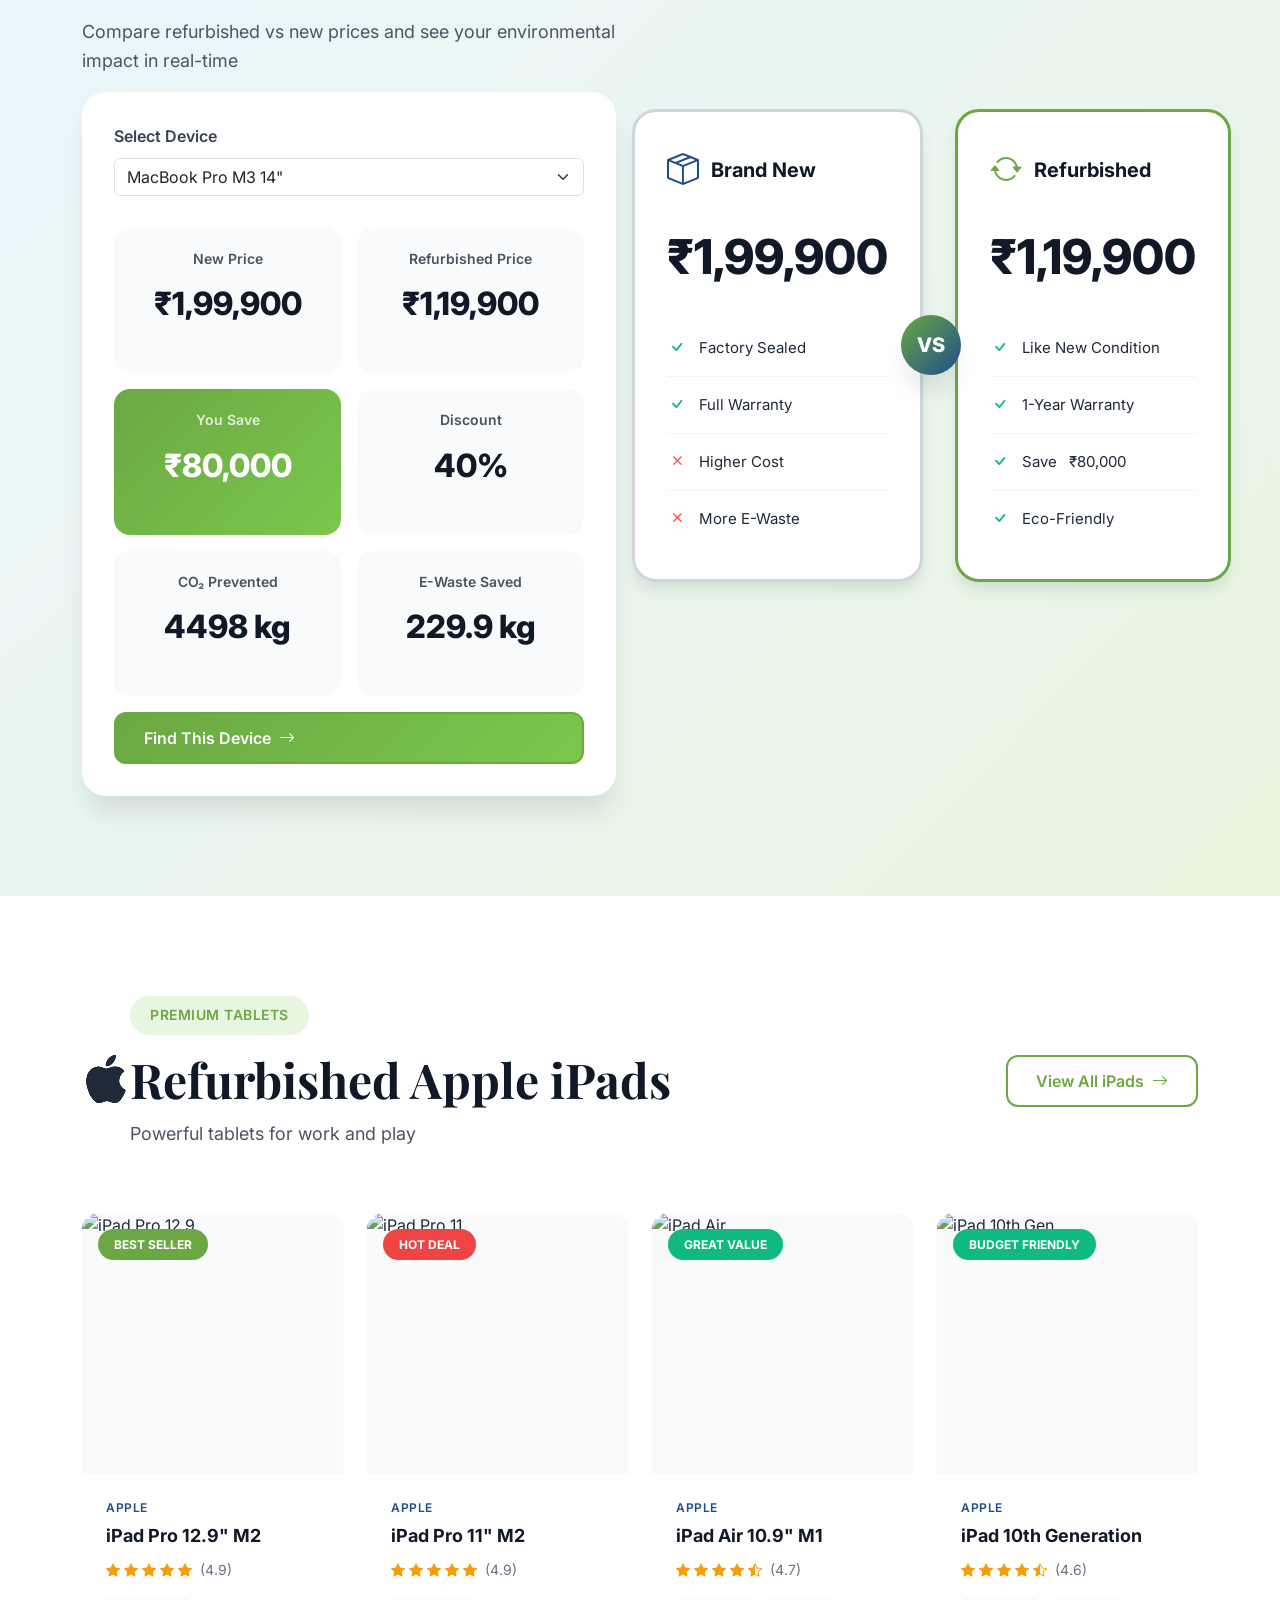
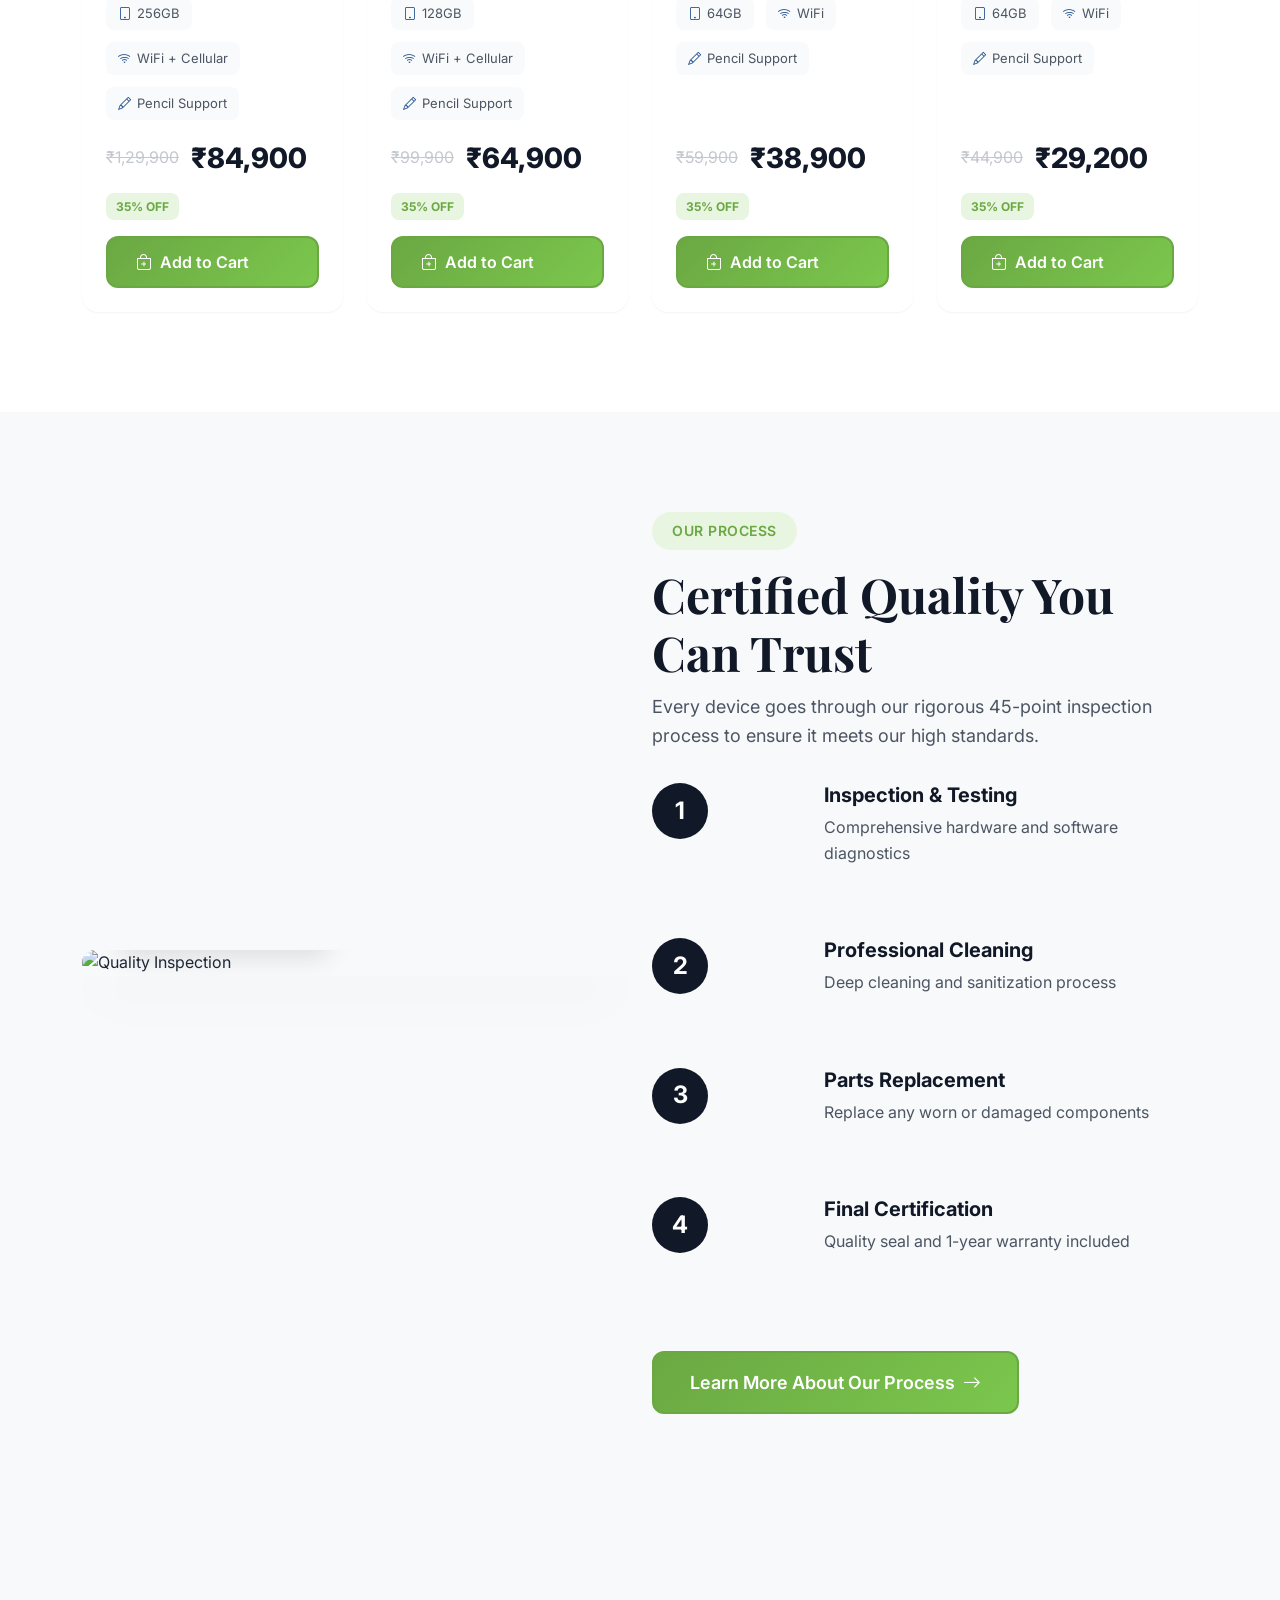
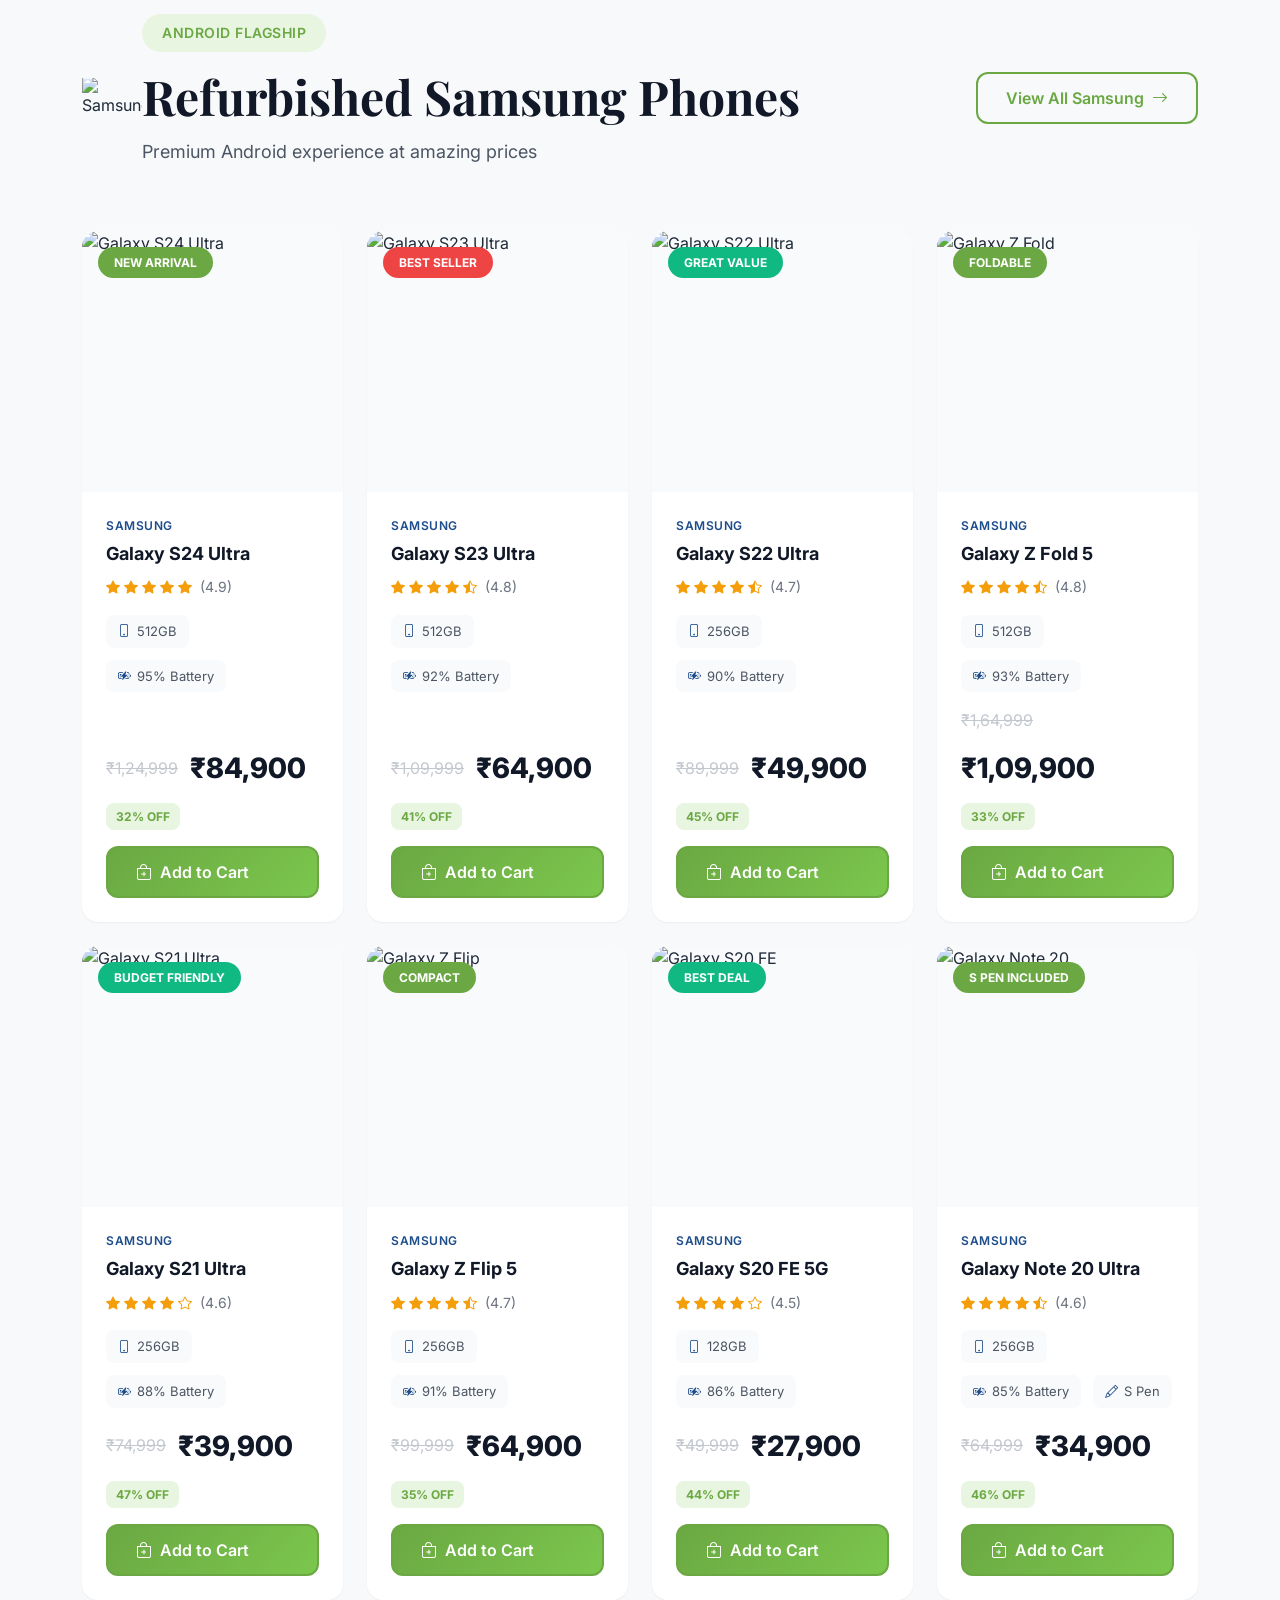
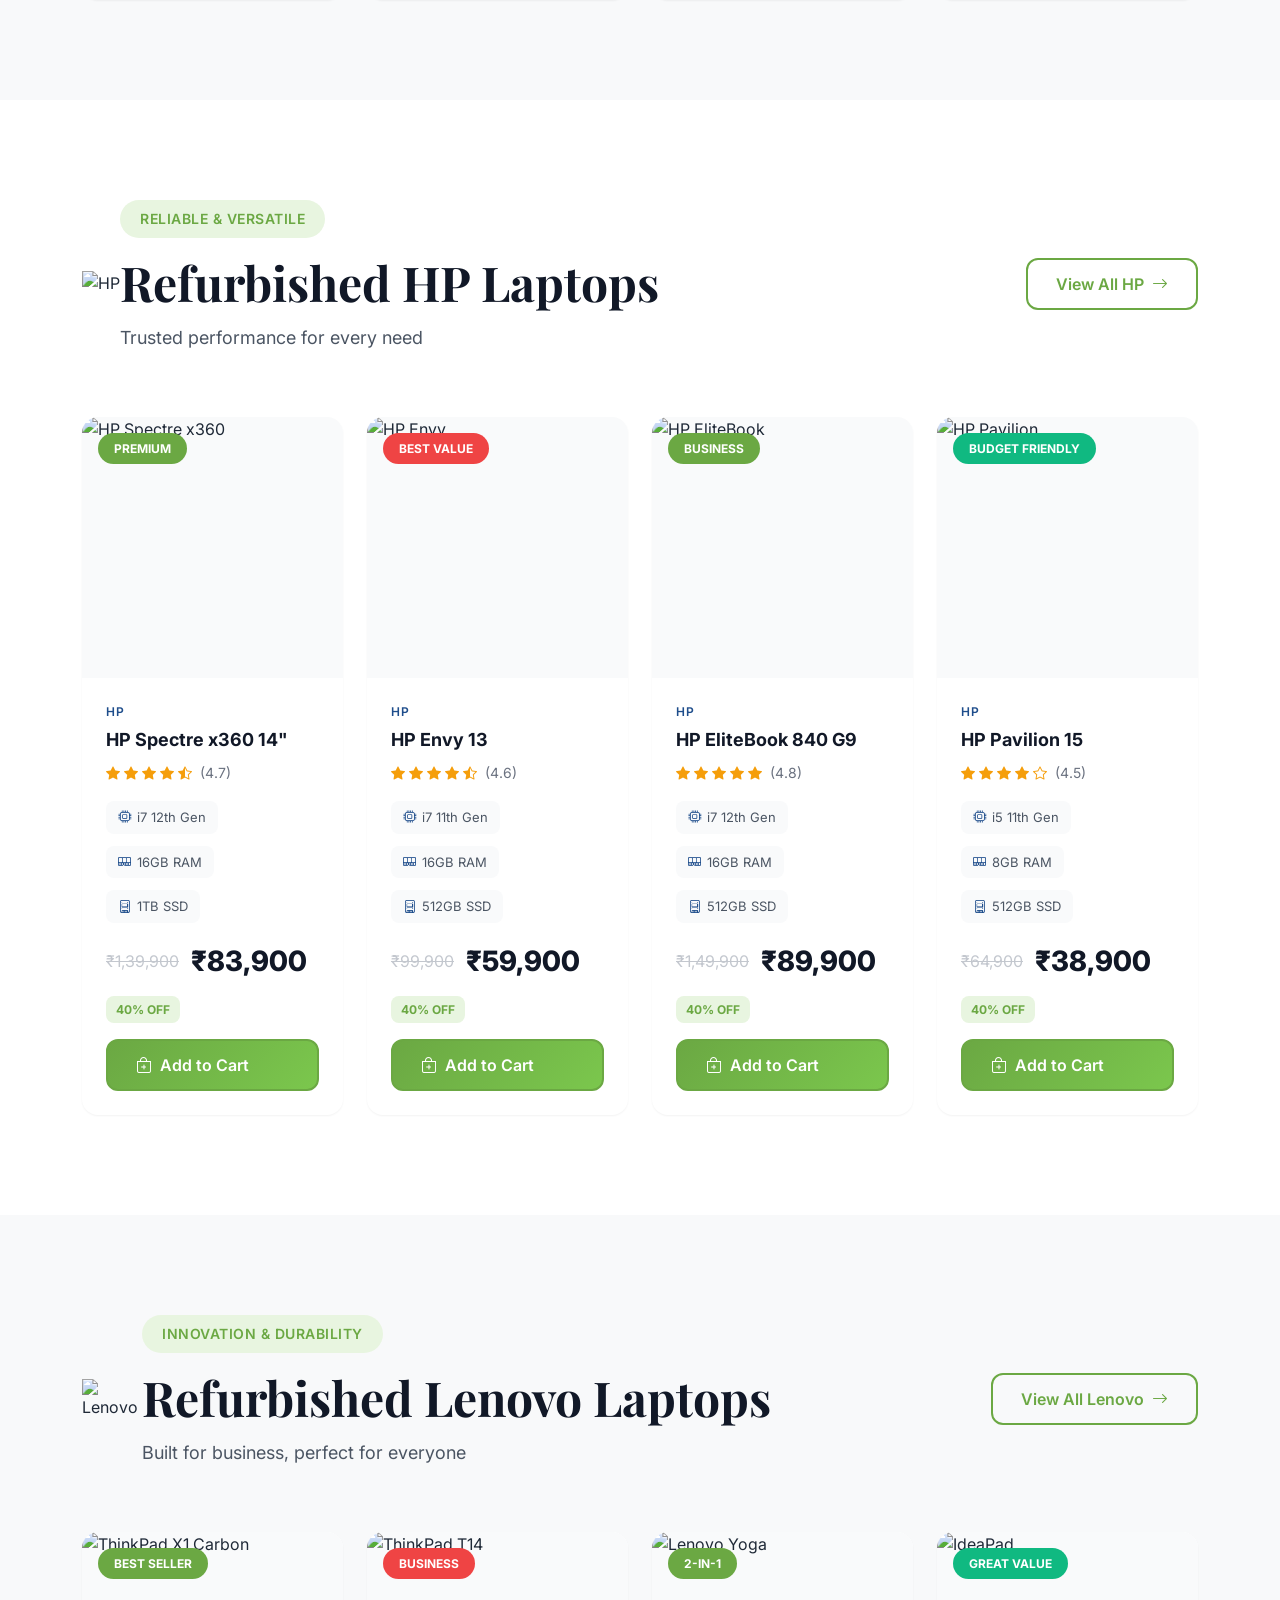
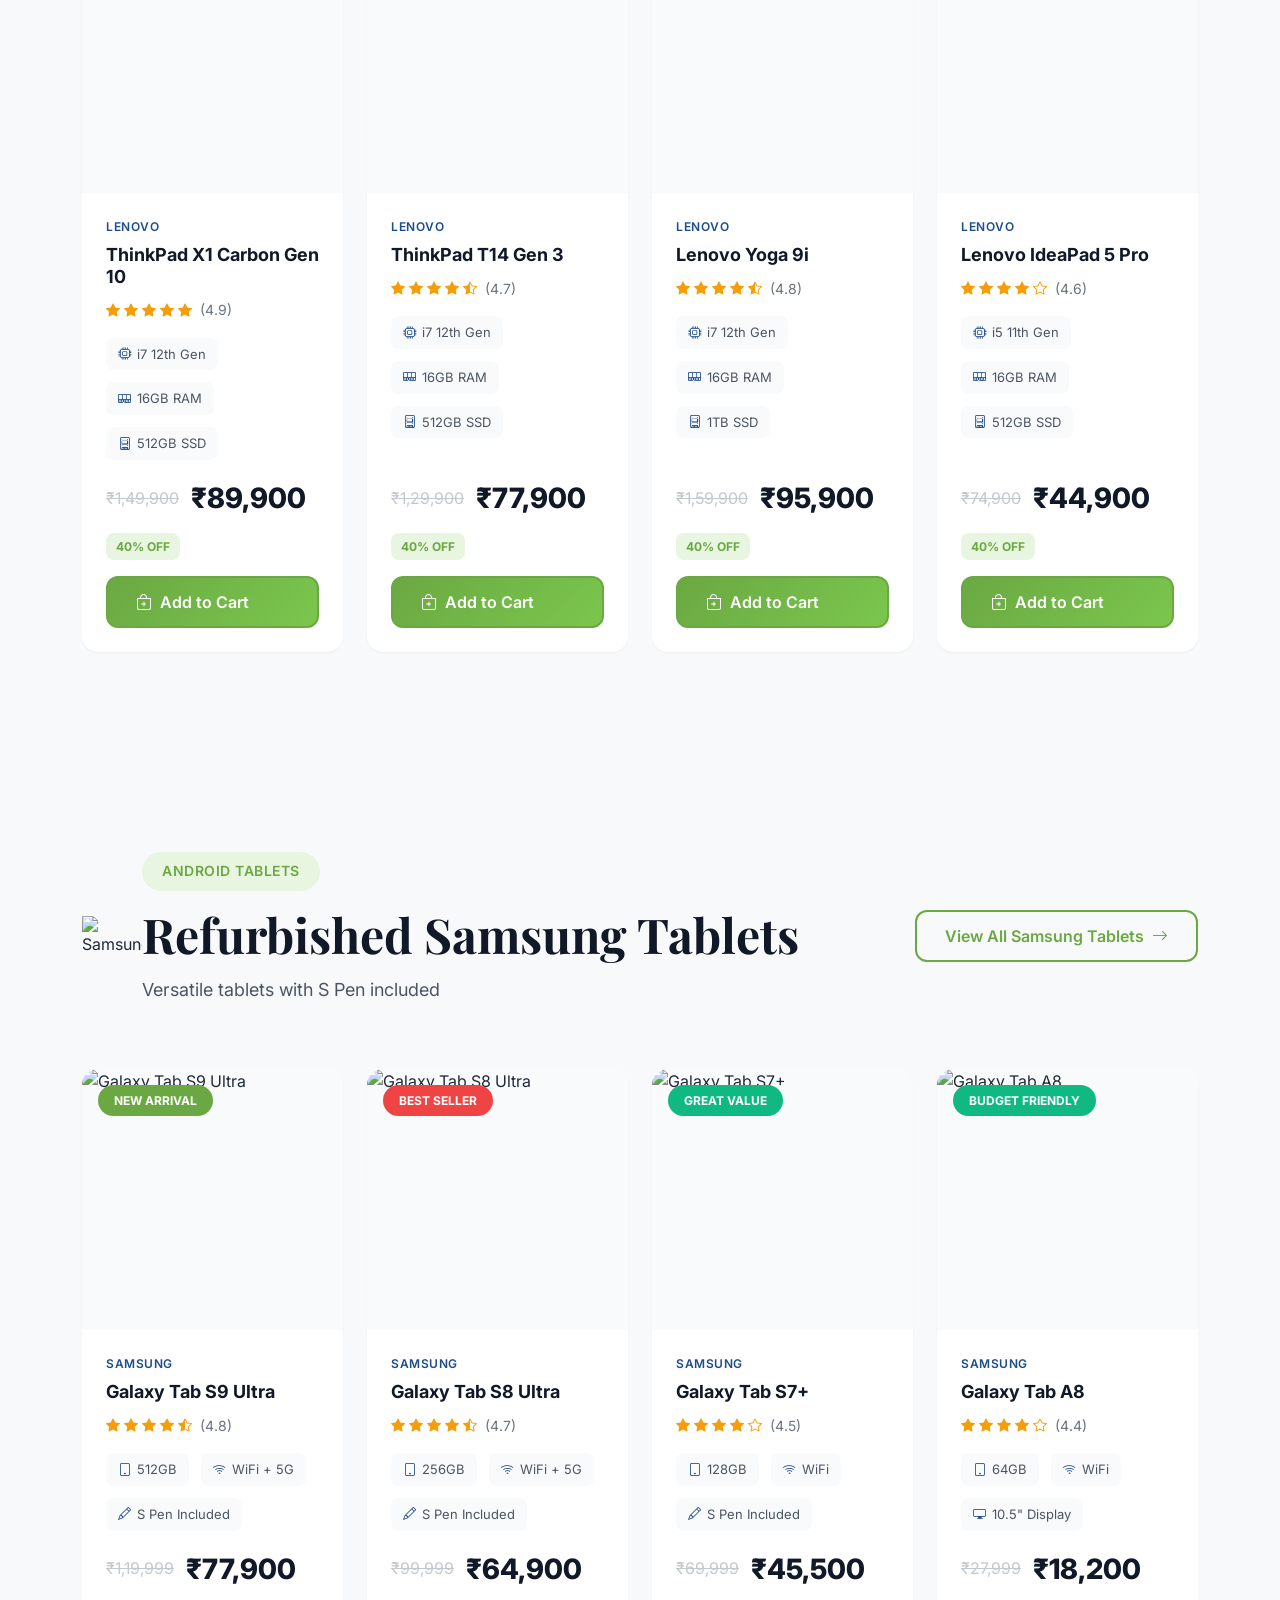
==== commit aeecea76: "update tihngs" ====
--- a/New_Homepage/index.html
+++ b/New_Homepage/index.html
@@ -1,38 +1,44 @@
 <!DOCTYPE html>
 <html lang="en">
+
 <head>
     <meta charset="UTF-8">
     <meta name="viewport" content="width=device-width, initial-scale=1.0">
-    <meta name="description" content="RefurBazaar - Premium Refurbished Electronics. Save money, save the planet. Shop certified refurbished laptops, phones, tablets & accessories.">
+    <meta name="description"
+        content="RefurBazaar - Premium Refurbished Electronics. Save money, save the planet. Shop certified refurbished laptops, phones, tablets & accessories.">
     <title>RefurBazaar - Premium Refurbished Electronics | Save Money, Save Planet</title>
-    
-     <!-- Bootstrap 5.3 CSS  -->
+
+    <!-- Bootstrap 5.3 CSS  -->
     <link href="https://cdn.jsdelivr.net/npm/bootstrap@5.3.0/dist/css/bootstrap.min.css" rel="stylesheet">
-    
-     <!-- Bootstrap Icons  -->
+
+    <!-- Bootstrap Icons  -->
     <link rel="stylesheet" href="https://cdn.jsdelivr.net/npm/bootstrap-icons@1.11.0/font/bootstrap-icons.css">
-    
-     <!-- Google Fonts  -->
+
+    <!-- Google Fonts  -->
     <link rel="preconnect" href="https://fonts.googleapis.com">
     <link rel="preconnect" href="https://fonts.gstatic.com" crossorigin>
-    <link href="https://fonts.googleapis.com/css2?family=Inter:wght@300;400;500;600;700;800;900&family=Playfair+Display:wght@700;800;900&display=swap" rel="stylesheet">
-    
-     <!-- AOS Animation Library  -->
+    <link
+        href="https://fonts.googleapis.com/css2?family=Inter:wght@300;400;500;600;700;800;900&family=Playfair+Display:wght@700;800;900&display=swap"
+        rel="stylesheet">
+
+    <!-- AOS Animation Library  -->
     <link href="https://unpkg.com/aos@2.3.1/dist/aos.css" rel="stylesheet">
-    
-     <!-- Custom CSS  -->
+
+    <!-- Custom CSS  -->
     <link rel="stylesheet" href="styles.css">
-    
-     <!-- Favicon  -->
-    <link rel="icon" type="image/png" href="https://hebbkx1anhila5yf.public.blob.vercel-storage.com/refurbazaar%20final%20logo%20-Qb0zeaOKL0ZD2Bkdzx7xDBmVAOLKpW.png">
+
+    <!-- Favicon  -->
+    <link rel="icon" type="image/png" href="/images/refurbazaar-20final-20logo-20.png">
 </head>
+
 <body>
 
-     <!-- Announcement Bar  -->
+    <!-- Announcement Bar  -->
     <div class="announcement-bar">
         <div class="container-fluid">
             <div class="announcement-content">
-                <span><i class="bi bi-lightning-charge-fill"></i> Flash Sale: Up to 50% OFF on MacBooks | Free Shipping on Orders ₹40,000+ | 30-Day Money Back Guarantee</span>
+                <span><i class="bi bi-lightning-charge-fill"></i> Flash Sale: Up to 50% OFF on MacBooks | Free Shipping
+                    on Orders ₹40,000+ | 30-Day Money Back Guarantee</span>
                 <button class="btn-close-announcement" aria-label="Close">
                     <i class="bi bi-x"></i>
                 </button>
@@ -40,17 +46,17 @@
         </div>
     </div>
 
-     <!-- Navigation  -->
+    <!-- Navigation  -->
     <nav class="navbar navbar-expand-lg navbar-light sticky-top">
         <div class="container-fluid">
             <a class="navbar-brand" href="/">
                 <img src="refurbazaar final logo.png" alt="RefurBazaar Logo" class="logo">
             </a>
-            
+
             <button class="navbar-toggler" type="button" data-bs-toggle="collapse" data-bs-target="#navbarNav">
                 <span class="navbar-toggler-icon"></span>
             </button>
-            
+
             <div class="collapse navbar-collapse" id="navbarNav">
                 <ul class="navbar-nav mx-auto">
                     <li class="nav-item dropdown">
@@ -58,10 +64,13 @@
                             Laptops
                         </a>
                         <ul class="dropdown-menu">
-                            <li><a class="dropdown-item" href="#apple-laptops"><i class="bi bi-apple"></i> Apple MacBooks</a></li>
+                            <li><a class="dropdown-item" href="#apple-laptops"><i class="bi bi-apple"></i> Apple
+                                    MacBooks</a></li>
                             <li><a class="dropdown-item" href="#dell-laptops"><i class="bi bi-laptop"></i> Dell</a></li>
-                            <li><a class="dropdown-item" href="#hp-laptops"><i class="bi bi-laptop"></i> HP/Compaq</a></li>
-                            <li><a class="dropdown-item" href="#lenovo-laptops"><i class="bi bi-laptop"></i> Lenovo</a></li>
+                            <li><a class="dropdown-item" href="#hp-laptops"><i class="bi bi-laptop"></i> HP/Compaq</a>
+                            </li>
+                            <li><a class="dropdown-item" href="#lenovo-laptops"><i class="bi bi-laptop"></i> Lenovo</a>
+                            </li>
                             <li><a class="dropdown-item" href="#asus-laptops"><i class="bi bi-laptop"></i> Asus</a></li>
                             <li><a class="dropdown-item" href="#acer-laptops"><i class="bi bi-laptop"></i> Acer</a></li>
                         </ul>
@@ -71,9 +80,12 @@
                             Phones
                         </a>
                         <ul class="dropdown-menu">
-                            <li><a class="dropdown-item" href="#apple-phones"><i class="bi bi-apple"></i> Apple iPhone</a></li>
-                            <li><a class="dropdown-item" href="#samsung-phones"><i class="bi bi-phone"></i> Samsung</a></li>
-                            <li><a class="dropdown-item" href="#xiaomi-phones"><i class="bi bi-phone"></i> Xiaomi (MI)</a></li>
+                            <li><a class="dropdown-item" href="#apple-phones"><i class="bi bi-apple"></i> Apple
+                                    iPhone</a></li>
+                            <li><a class="dropdown-item" href="#samsung-phones"><i class="bi bi-phone"></i> Samsung</a>
+                            </li>
+                            <li><a class="dropdown-item" href="#xiaomi-phones"><i class="bi bi-phone"></i> Xiaomi
+                                    (MI)</a></li>
                             <li><a class="dropdown-item" href="#vivo-phones"><i class="bi bi-phone"></i> Vivo</a></li>
                         </ul>
                     </li>
@@ -82,8 +94,10 @@
                             Tablets
                         </a>
                         <ul class="dropdown-menu">
-                            <li><a class="dropdown-item" href="#apple-tablets"><i class="bi bi-tablet"></i> Apple iPad</a></li>
-                            <li><a class="dropdown-item" href="#samsung-tablets"><i class="bi bi-tablet"></i> Samsung Galaxy Tab</a></li>
+                            <li><a class="dropdown-item" href="#apple-tablets"><i class="bi bi-tablet"></i> Apple
+                                    iPad</a></li>
+                            <li><a class="dropdown-item" href="#samsung-tablets"><i class="bi bi-tablet"></i> Samsung
+                                    Galaxy Tab</a></li>
                         </ul>
                     </li>
                     <li class="nav-item">
@@ -96,7 +110,7 @@
                         <a class="nav-link" href="#sustainability">Sustainability</a>
                     </li>
                 </ul>
-                
+
                 <div class="navbar-actions">
                     <button class="btn-icon" aria-label="Search">
                         <i class="bi bi-search"></i>
@@ -117,7 +131,7 @@
         </div>
     </nav>
 
-     <!-- Hero Carousel Section  -->
+    <!-- Hero Carousel Section - Positioned first for initial impact -->
     <section class="hero-carousel-section">
         <div id="heroCarousel" class="carousel slide carousel-fade" data-bs-ride="carousel" data-bs-interval="5000">
             <div class="carousel-indicators">
@@ -125,9 +139,9 @@
                 <button type="button" data-bs-target="#heroCarousel" data-bs-slide-to="1"></button>
                 <button type="button" data-bs-target="#heroCarousel" data-bs-slide-to="2"></button>
             </div>
-            
+
             <div class="carousel-inner">
-                 <!-- Slide 1: MacBook Pro  -->
+                <!-- Slide 1: MacBook Pro  -->
                 <div class="carousel-item active">
                     <div class="carousel-slide slide-1">
                         <div class="container">
@@ -135,8 +149,10 @@
                                 <div class="col-lg-6" data-aos="fade-right">
                                     <div class="slide-content">
                                         <span class="slide-badge">New Arrival</span>
-                                        <h1 class="slide-title text-white">MacBook Pro M3<br><span class="gradient-blue-text">Like New, Half Price</span></h1>
-                                        <p class="slide-description">Experience premium performance without the premium price. Certified refurbished with 1-year warranty.</p>
+                                        <h1 class="slide-title text-white">MacBook Pro M3<br><span
+                                                class="gradient-blue-text">Like New, Half Price</span></h1>
+                                        <p class="slide-description">Experience premium performance without the premium
+                                            price. Certified refurbished with 1-year warranty.</p>
                                         <div class="slide-features">
                                             <div class="feature-item">
                                                 <i class="bi bi-check-circle-fill"></i>
@@ -168,7 +184,8 @@
                                 </div>
                                 <div class="col-lg-6" data-aos="fade-left">
                                     <div class="slide-image">
-                                        <img src="https://images.unsplash.com/photo-1517336714731-489689fd1ca8?w=800&q=80" alt="MacBook Pro" class="floating-image">
+                                        <img src="https://images.unsplash.com/photo-1517336714731-489689fd1ca8?w=800&q=80"
+                                            alt="MacBook Pro" class="floating-image">
                                         <div class="image-badge badge-1">
                                             <i class="bi bi-shield-check"></i>
                                             <span>Certified</span>
@@ -183,8 +200,8 @@
                         </div>
                     </div>
                 </div>
-                
-                 <!-- Slide 2: iPhone  -->
+
+                <!-- Slide 2: iPhone  -->
                 <div class="carousel-item">
                     <div class="carousel-slide slide-2">
                         <div class="container">
@@ -192,8 +209,10 @@
                                 <div class="col-lg-6 order-lg-2" data-aos="fade-left">
                                     <div class="slide-content">
                                         <span class="slide-badge">Best Seller</span>
-                                        <h1 class="slide-title text-white">iPhone 15 Pro<br><span class="gradient-blue-text">Pristine Condition</span></h1>
-                                        <p class="slide-description">The latest iPhone at an unbeatable price. Every device tested, cleaned, and certified by experts.</p>
+                                        <h1 class="slide-title text-white">iPhone 15 Pro<br><span
+                                                class="gradient-blue-text">Pristine Condition</span></h1>
+                                        <p class="slide-description">The latest iPhone at an unbeatable price. Every
+                                            device tested, cleaned, and certified by experts.</p>
                                         <div class="slide-features">
                                             <div class="feature-item">
                                                 <i class="bi bi-check-circle-fill"></i>
@@ -201,7 +220,7 @@
                                             </div>
                                             <div class="feature-item">
                                                 <i class="bi bi-check-circle-fill"></i>
-                                                <span>Unlocked</span>
+                                                <!-- <span>Unlocked</span> -->
                                             </div>
                                             <div class="feature-item">
                                                 <i class="bi bi-check-circle-fill"></i>
@@ -225,7 +244,8 @@
                                 </div>
                                 <div class="col-lg-6 order-lg-1" data-aos="fade-right">
                                     <div class="slide-image">
-                                        <img src="https://images.unsplash.com/photo-1695048133142-1a20484d2569?w=800&q=80" alt="iPhone 15 Pro" class="floating-image">
+                                        <img src="https://images.unsplash.com/photo-1695048133142-1a20484d2569?w=800&q=80"
+                                            alt="iPhone 15 Pro" class="floating-image">
                                         <div class="image-badge badge-1">
                                             <i class="bi bi-lightning-charge-fill"></i>
                                             <span>Fast Shipping</span>
@@ -240,8 +260,8 @@
                         </div>
                     </div>
                 </div>
-                
-                 <!-- Slide 3: Sustainability  -->
+
+                <!-- Slide 3: Sustainability  -->
                 <div class="carousel-item">
                     <div class="carousel-slide slide-3">
                         <div class="container">
@@ -251,8 +271,10 @@
                                         <span class="slide-badge eco-badge">
                                             <i class="bi bi-globe"></i> Eco-Friendly
                                         </span>
-                                        <h1 class="slide-title">Save Money<br><span class="gradient-green-text">Save The Planet</span></h1>
-                                        <p class="slide-description">Every refurbished device prevents e-waste and reduces carbon emissions. Join 100,000+ eco-conscious shoppers.</p>
+                                        <h1 class="slide-title">Save Money<br><span class="gradient-green-text">Save The
+                                                Planet</span></h1>
+                                        <p class="slide-description">Every refurbished device prevents e-waste and
+                                            reduces carbon emissions. Join 100,000+ eco-conscious shoppers.</p>
                                         <div class="impact-stats">
                                             <div class="impact-item">
                                                 <h3>5.2M kg</h3>
@@ -282,7 +304,8 @@
                                         <div class="eco-circle circle-1"></div>
                                         <div class="eco-circle circle-2"></div>
                                         <div class="eco-circle circle-3"></div>
-                                        <img src="https://images.unsplash.com/photo-1542601906990-b4d3fb778b09?w=800&q=80" alt="Sustainability" class="floating-image">
+                                        <img src="https://images.unsplash.com/photo-1542601906990-b4d3fb778b09?w=800&q=80"
+                                            alt="Sustainability" class="floating-image">
                                     </div>
                                 </div>
                             </div>
@@ -290,7 +313,7 @@
                     </div>
                 </div>
             </div>
-            
+
             <button class="carousel-control-prev" type="button" data-bs-target="#heroCarousel" data-bs-slide="prev">
                 <span class="carousel-control-prev-icon"></span>
             </button>
@@ -300,13 +323,14 @@
         </div>
     </section>
 
-     <!-- Live Deals Ticker  -->
+    <!-- Live Deals Ticker  -->
     <section class="deals-ticker">
         <div class="ticker-container">
             <div class="ticker-content">
                 <div class="ticker-item">
                     <i class="bi bi-lightning-charge-fill"></i>
-                    <span>MacBook Air M2 - <strong>₹74,900</strong> - Ends in <span class="countdown" data-end="2025-01-15">2h 34m</span></span>
+                    <span>MacBook Air M2 - <strong>₹74,900</strong> - Ends in <span class="countdown"
+                            data-end="2025-01-15">2h 34m</span></span>
                 </div>
                 <div class="ticker-item">
                     <i class="bi bi-fire"></i>
@@ -314,7 +338,8 @@
                 </div>
                 <div class="ticker-item">
                     <i class="bi bi-star-fill"></i>
-                    <span>iPad Pro 11" - <strong>₹54,900</strong> - Ends in <span class="countdown" data-end="2025-01-15">1h 12m</span></span>
+                    <span>iPad Pro 11" - <strong>₹54,900</strong> - Ends in <span class="countdown"
+                            data-end="2025-01-15">1h 12m</span></span>
                 </div>
                 <div class="ticker-item">
                     <i class="bi bi-lightning-charge-fill"></i>
@@ -322,7 +347,8 @@
                 </div>
                 <div class="ticker-item">
                     <i class="bi bi-fire"></i>
-                    <span>Samsung Galaxy S24 - <strong>₹64,900</strong> - Ends in <span class="countdown" data-end="2025-01-15">45m</span></span>
+                    <span>Samsung Galaxy S24 - <strong>₹64,900</strong> - Ends in <span class="countdown"
+                            data-end="2025-01-15">45m</span></span>
                 </div>
                 <div class="ticker-item">
                     <i class="bi bi-star-fill"></i>
@@ -332,7 +358,7 @@
         </div>
     </section>
 
-     <!-- Trust Bar  -->
+    <!-- Trust Bar  -->
     <section class="trust-bar">
         <div class="container">
             <div class="row g-4">
@@ -376,7 +402,7 @@
         </div>
     </section>
 
-     <!-- Hot Deals Section  -->
+    <!-- Hot Deals Section  -->
     <section class="hot-deals-section" id="deals">
         <div class="container">
             <div class="section-header" data-aos="fade-up">
@@ -390,9 +416,9 @@
                     <span>Ends in: <strong id="dealCountdown">23:45:12</strong></span>
                 </div>
             </div>
-            
+
             <div class="row g-4">
-                 <!-- Deal 1  -->
+                <!-- Deal 1  -->
                 <div class="col-md-6 col-lg-4" data-aos="fade-up" data-aos-delay="0">
                     <div class="product-card deal-card">
                         <div class="product-badge badge-fire">50% OFF</div>
@@ -401,7 +427,8 @@
                             <span class="timer-text">2h 34m left</span>
                         </div>
                         <div class="product-image">
-                            <img src="https://media-ik.croma.com/prod/https://media.tatacroma.com/Croma%20Assets/Computers%20Peripherals/Laptop/Images/311847_0_dm4ule.png?tr=w-640" alt="MacBook Air M2">
+                            <img src="https://media-ik.croma.com/prod/https://media.tatacroma.com/Croma%20Assets/Computers%20Peripherals/Laptop/Images/311847_0_dm4ule.png?tr=w-640"
+                                alt="MacBook Air M2">
                             <div class="product-actions">
                                 <button class="btn-action" aria-label="Add to wishlist">
                                     <i class="bi bi-heart"></i>
@@ -439,7 +466,7 @@
                     </div>
                 </div>
 
-                 <!-- Deal 2  -->
+                <!-- Deal 2  -->
                 <div class="col-md-6 col-lg-4" data-aos="fade-up" data-aos-delay="100">
                     <div class="product-card deal-card">
                         <div class="product-badge badge-fire">48% OFF</div>
@@ -448,7 +475,8 @@
                             <span class="timer-text">1h 12m left</span>
                         </div>
                         <div class="product-image">
-                            <img src="https://images.unsplash.com/photo-1678652197831-2d180705cd2c?w=600&q=80" alt="iPhone 14 Pro">
+                            <img src="https://images.unsplash.com/photo-1678652197831-2d180705cd2c?w=600&q=80"
+                                alt="iPhone 14 Pro">
                             <div class="product-actions">
                                 <button class="btn-action" aria-label="Add to wishlist">
                                     <i class="bi bi-heart"></i>
@@ -472,7 +500,7 @@
                             <div class="product-specs">
                                 <span><i class="bi bi-phone"></i> 256GB</span>
                                 <span><i class="bi bi-battery-charging"></i> 94% Battery</span>
-                                <span><i class="bi bi-unlock"></i> Unlocked</span>
+                                <!-- <span><i class="bi bi-unlock"></i> Unlocked</span> -->
                             </div>
                             <div class="product-price">
                                 <span class="price-old">₹1,34,900</span>
@@ -486,7 +514,7 @@
                     </div>
                 </div>
 
-                 <!-- Deal 3  -->
+                <!-- Deal 3  -->
                 <div class="col-md-6 col-lg-4" data-aos="fade-up" data-aos-delay="200">
                     <div class="product-card deal-card">
                         <div class="product-badge badge-fire">45% OFF</div>
@@ -495,7 +523,8 @@
                             <span class="timer-text">45m left</span>
                         </div>
                         <div class="product-image">
-                            <img src="https://images.unsplash.com/photo-1544244015-0df4b3ffc6b0?w=600&q=80" alt="iPad Pro">
+                            <img src="https://images.unsplash.com/photo-1544244015-0df4b3ffc6b0?w=600&q=80"
+                                alt="iPad Pro">
                             <div class="product-actions">
                                 <button class="btn-action" aria-label="Add to wishlist">
                                     <i class="bi bi-heart"></i>
@@ -543,7 +572,8 @@
                 <div class="col-lg-6" data-aos="fade-right">
                     <div class="care-visual">
                         <div class="care-device-mockup">
-                            <img src="https://images.unsplash.com/photo-1592286927505-c0d6b5e1f83e?w=600&q=80" alt="Protected Device" class="device-image">
+                            <img src="https://images.unsplash.com/photo-1517336714731-489689fd1ca8?w=800&q=80"
+                                alt="Protected Device" class="device-image">
                             <div class="protection-overlay">
                                 <div class="protection-badge badge-damage">
                                     <div class="badge-icon">
@@ -555,7 +585,7 @@
                                     </div>
                                     <div class="badge-tag">Free</div>
                                 </div>
-                                
+
                                 <div class="protection-badge badge-theft">
                                     <div class="badge-icon">
                                         <i class="bi bi-shield-lock-fill"></i>
@@ -569,7 +599,7 @@
                                     </div>
                                 </div>
                             </div>
-                            
+
                             <div class="protection-status">
                                 <div class="status-icon">
                                     <i class="bi bi-check-circle-fill"></i>
@@ -582,13 +612,15 @@
                         </div>
                     </div>
                 </div>
-                
+
                 <div class="col-lg-6" data-aos="fade-left">
                     <div class="care-content">
                         <span class="section-badge">Guaranteed peace of mind</span>
                         <h2 class="section-title">Relax with RefurBazaar Care</h2>
-                        <p class="section-description">With RefurBazaar, you have total, unlimited, and free protection against accidental damage and malfunctions. If you wish, you can also add Theft Coverage. We're always by your side, to ensure peace of mind at all times.</p>
-                        
+                        <p class="section-description">With RefurBazaar, you have total, unlimited, and free protection
+                            against accidental damage and malfunctions. If you wish, you can also add Theft Coverage.
+                            We're always by your side, to ensure peace of mind at all times.</p>
+
                         <div class="care-features">
                             <div class="care-feature">
                                 <div class="feature-icon">
@@ -599,7 +631,7 @@
                                     <p>Drops, spills, and accidents covered at no extra cost</p>
                                 </div>
                             </div>
-                            
+
                             <div class="care-feature">
                                 <div class="feature-icon">
                                     <i class="bi bi-tools"></i>
@@ -609,7 +641,7 @@
                                     <p>Hardware and software issues resolved quickly</p>
                                 </div>
                             </div>
-                            
+
                             <div class="care-feature">
                                 <div class="feature-icon">
                                     <i class="bi bi-arrow-repeat"></i>
@@ -619,7 +651,7 @@
                                     <p>Fast replacement process with minimal downtime</p>
                                 </div>
                             </div>
-                            
+
                             <div class="care-feature">
                                 <div class="feature-icon">
                                     <i class="bi bi-headset"></i>
@@ -630,7 +662,7 @@
                                 </div>
                             </div>
                         </div>
-                        
+
                         <div class="care-actions">
                             <a href="#" class="btn btn-primary btn-lg">
                                 Learn More About Care <i class="bi bi-arrow-right"></i>
@@ -645,7 +677,495 @@
         </div>
     </section>
 
-     <!-- Apple MacBooks Section  -->
+        <!-- Apple iPhones Section  -->
+    <section class="products-section brand-section" id="apple-phones">
+        <div class="container">
+            <div class="section-header" data-aos="fade-up">
+                <div>
+                    <div class="brand-header">
+                        <i class="bi bi-apple brand-icon"></i>
+                        <div>
+                            <span class="section-badge">Premium Smartphones</span>
+                            <h2 class="section-title">Refurbished Apple iPhones</h2>
+                            <p class="section-description">The latest iPhones at incredible prices</p>
+                        </div>
+                    </div>
+                </div>
+                <a href="#" class="btn btn-outline-primary">View All iPhones <i class="bi bi-arrow-right"></i></a>
+            </div>
+
+            <div class="row g-4">
+                <!-- iPhone 15 Pro Max  -->
+                <div class="col-md-6 col-lg-3" data-aos="fade-up" data-aos-delay="0">
+                    <div class="product-card">
+                        <div class="product-badge">New Arrival</div>
+                        <div class="product-image">
+                            <img src="https://images.unsplash.com/photo-1695048133142-1a20484d2569?w=600&q=80"
+                                alt="iPhone 15 Pro Max">
+                            <div class="product-actions">
+                                <button class="btn-action" aria-label="Add to wishlist">
+                                    <i class="bi bi-heart"></i>
+                                </button>
+                                <button class="btn-action" aria-label="Quick view">
+                                    <i class="bi bi-eye"></i>
+                                </button>
+                            </div>
+                        </div>
+                        <div class="product-info">
+                            <div class="product-brand">Apple</div>
+                            <h3 class="product-title">iPhone 15 Pro Max</h3>
+                            <div class="product-rating">
+                                <i class="bi bi-star-fill"></i>
+                                <i class="bi bi-star-fill"></i>
+                                <i class="bi bi-star-fill"></i>
+                                <i class="bi bi-star-fill"></i>
+                                <i class="bi bi-star-fill"></i>
+                                <span>(5.0)</span>
+                            </div>
+                            <div class="product-specs">
+                                <span><i class="bi bi-phone"></i> 256GB</span>
+                                <span><i class="bi bi-battery-charging"></i> 96% Battery</span>
+                                <!-- <span><i class="bi bi-unlock"></i> Unlocked</span> -->
+                            </div>
+                            <div class="product-price">
+                                <span class="price-old">₹1,59,900</span>
+                                <span class="price-new">₹1,09,900</span>
+                                <span class="price-save">31% OFF</span>
+                            </div>
+                            <button class="btn btn-primary w-100">
+                                <i class="bi bi-bag-plus"></i> Add to Cart
+                            </button>
+                        </div>
+                    </div>
+                </div>
+
+                <!-- iPhone 15 Pro  -->
+                <div class="col-md-6 col-lg-3" data-aos="fade-up" data-aos-delay="100">
+                    <div class="product-card">
+                        <div class="product-badge">Best Seller</div>
+                        <div class="product-image">
+                            <img src="https://images.unsplash.com/photo-1695048133142-1a20484d2569?w=600&q=80"
+                                alt="iPhone 15 Pro">
+                            <div class="product-actions">
+                                <button class="btn-action" aria-label="Add to wishlist">
+                                    <i class="bi bi-heart"></i>
+                                </button>
+                                <button class="btn-action" aria-label="Quick view">
+                                    <i class="bi bi-eye"></i>
+                                </button>
+                            </div>
+                        </div>
+                        <div class="product-info">
+                            <div class="product-brand">Apple</div>
+                            <h3 class="product-title">iPhone 15 Pro</h3>
+                            <div class="product-rating">
+                                <i class="bi bi-star-fill"></i>
+                                <i class="bi bi-star-fill"></i>
+                                <i class="bi bi-star-fill"></i>
+                                <i class="bi bi-star-fill"></i>
+                                <i class="bi bi-star-half"></i>
+                                <span>(4.9)</span>
+                            </div>
+                            <div class="product-specs">
+                                <span><i class="bi bi-phone"></i> 256GB</span>
+                                <span><i class="bi bi-battery-charging"></i> 95% Battery</span>
+                                <!-- <span><i class="bi bi-unlock"></i> Unlocked</span> -->
+                            </div>
+                            <div class="product-price">
+                                <span class="price-old">₹1,34,900</span>
+                                <span class="price-new">₹89,900</span>
+                                <span class="price-save">33% OFF</span>
+                            </div>
+                            <button class="btn btn-primary w-100">
+                                <i class="bi bi-bag-plus"></i> Add to Cart
+                            </button>
+                        </div>
+                    </div>
+                </div>
+
+                <!-- iPhone 14 Pro Max  -->
+                <div class="col-md-6 col-lg-3" data-aos="fade-up" data-aos-delay="200">
+                    <div class="product-card">
+                        <div class="product-badge badge-deal">Hot Deal</div>
+                        <div class="product-image">
+                            <img src="https://images.unsplash.com/photo-1678652197831-2d180705cd2c?w=600&q=80"
+                                alt="iPhone 14 Pro Max">
+                            <div class="product-actions">
+                                <button class="btn-action" aria-label="Add to wishlist">
+                                    <i class="bi bi-heart"></i>
+                                </button>
+                                <button class="btn-action" aria-label="Quick view">
+                                    <i class="bi bi-eye"></i>
+                                </button>
+                            </div>
+                        </div>
+                        <div class="product-info">
+                            <div class="product-brand">Apple</div>
+                            <h3 class="product-title">iPhone 14 Pro Max</h3>
+                            <div class="product-rating">
+                                <i class="bi bi-star-fill"></i>
+                                <i class="bi bi-star-fill"></i>
+                                <i class="bi bi-star-fill"></i>
+                                <i class="bi bi-star-fill"></i>
+                                <i class="bi bi-star-half"></i>
+                                <span>(4.9)</span>
+                            </div>
+                            <div class="product-specs">
+                                <span><i class="bi bi-phone"></i> 256GB</span>
+                                <span><i class="bi bi-battery-charging"></i> 94% Battery</span>
+                                <!-- <span><i class="bi bi-unlock"></i> Unlocked</span> -->
+                            </div>
+                            <div class="product-price">
+                                <span class="price-old">₹1,34,900</span>
+                                <span class="price-new">₹69,900</span>
+                                <span class="price-save">48% OFF</span>
+                            </div>
+                            <button class="btn btn-primary w-100">
+                                <i class="bi bi-bag-plus"></i> Add to Cart
+                            </button>
+                        </div>
+                    </div>
+                </div>
+
+                <!-- iPhone 14 Pro  -->
+                <div class="col-md-6 col-lg-3" data-aos="fade-up" data-aos-delay="300">
+                    <div class="product-card">
+                        <div class="product-image">
+                            <img src="https://images.unsplash.com/photo-1663499682523-1c0d8c469e15?w=600&q=80"
+                                alt="iPhone 14 Pro">
+                            <div class="product-actions">
+                                <button class="btn-action" aria-label="Add to wishlist">
+                                    <i class="bi bi-heart"></i>
+                                </button>
+                                <button class="btn-action" aria-label="Quick view">
+                                    <i class="bi bi-eye"></i>
+                                </button>
+                            </div>
+                        </div>
+                        <div class="product-info">
+                            <div class="product-brand">Apple</div>
+                            <h3 class="product-title">iPhone 14 Pro</h3>
+                            <div class="product-rating">
+                                <i class="bi bi-star-fill"></i>
+                                <i class="bi bi-star-fill"></i>
+                                <i class="bi bi-star-fill"></i>
+                                <i class="bi bi-star-fill"></i>
+                                <i class="bi bi-star-half"></i>
+                                <span>(4.8)</span>
+                            </div>
+                            <div class="product-specs">
+                                <span><i class="bi bi-phone"></i> 128GB</span>
+                                <span><i class="bi bi-battery-charging"></i> 93% Battery</span>
+                                <!-- <span><i class="bi bi-unlock"></i> Unlocked</span> -->
+                            </div>
+                            <div class="product-price">
+                                <span class="price-old">₹1,19,900</span>
+                                <span class="price-new">₹64,900</span>
+                                <span class="price-save">46% OFF</span>
+                            </div>
+                            <button class="btn btn-primary w-100">
+                                <i class="bi bi-bag-plus"></i> Add to Cart
+                            </button>
+                        </div>
+                    </div>
+                </div>
+
+                <!-- iPhone 13 Pro Max  -->
+                <div class="col-md-6 col-lg-3" data-aos="fade-up" data-aos-delay="0">
+                    <div class="product-card">
+                        <div class="product-badge badge-eco">Great Value</div>
+                        <div class="product-image">
+                            <img src="https://images.unsplash.com/photo-1632661674596-df8be070a5c5?w=600&q=80"
+                                alt="iPhone 13 Pro Max">
+                            <div class="product-actions">
+                                <button class="btn-action" aria-label="Add to wishlist">
+                                    <i class="bi bi-heart"></i>
+                                </button>
+                                <button class="btn-action" aria-label="Quick view">
+                                    <i class="bi bi-eye"></i>
+                                </button>
+                            </div>
+                        </div>
+                        <div class="product-info">
+                            <div class="product-brand">Apple</div>
+                            <h3 class="product-title">iPhone 13 Pro Max</h3>
+                            <div class="product-rating">
+                                <i class="bi bi-star-fill"></i>
+                                <i class="bi bi-star-fill"></i>
+                                <i class="bi bi-star-fill"></i>
+                                <i class="bi bi-star-fill"></i>
+                                <i class="bi bi-star-half"></i>
+                                <span>(4.7)</span>
+                            </div>
+                            <div class="product-specs">
+                                <span><i class="bi bi-phone"></i> 256GB</span>
+                                <span><i class="bi bi-battery-charging"></i> 91% Battery</span>
+                                <!-- <span><i class="bi bi-unlock"></i> Unlocked</span> -->
+                            </div>
+                            <div class="product-price">
+                                <span class="price-old">₹99,900</span>
+                                <span class="price-new">₹54,900</span>
+                                <span class="price-save">45% OFF</span>
+                            </div>
+                            <button class="btn btn-primary w-100">
+                                <i class="bi bi-bag-plus"></i> Add to Cart
+                            </button>
+                        </div>
+                    </div>
+                </div>
+
+                <!-- iPhone 13 Pro  -->
+                <div class="col-md-6 col-lg-3" data-aos="fade-up" data-aos-delay="100">
+                    <div class="product-card">
+                        <div class="product-image">
+                            <img src="https://images.unsplash.com/photo-1632633728024-e1fd4bef561a?w=600&q=80"
+                                alt="iPhone 13 Pro">
+                            <div class="product-actions">
+                                <button class="btn-action" aria-label="Add to wishlist">
+                                    <i class="bi bi-heart"></i>
+                                </button>
+                                <button class="btn-action" aria-label="Quick view">
+                                    <i class="bi bi-eye"></i>
+                                </button>
+                            </div>
+                        </div>
+                        <div class="product-info">
+                            <div class="product-brand">Apple</div>
+                            <h3 class="product-title">iPhone 13 Pro</h3>
+                            <div class="product-rating">
+                                <i class="bi bi-star-fill"></i>
+                                <i class="bi bi-star-fill"></i>
+                                <i class="bi bi-star-fill"></i>
+                                <i class="bi bi-star-fill"></i>
+                                <i class="bi bi-star-half"></i>
+                                <span>(4.7)</span>
+                            </div>
+                            <div class="product-specs">
+                                <span><i class="bi bi-phone"></i> 128GB</span>
+                                <span><i class="bi bi-battery-charging"></i> 90% Battery</span>
+                                <!-- <span><i class="bi bi-unlock"></i> Unlocked</span> -->
+                            </div>
+                            <div class="product-price">
+                                <span class="price-old">₹74,200</span>
+                                <span class="price-new">₹49,500</span>
+                                <span class="price-save">33% OFF</span>
+                            </div>
+                            <button class="btn btn-primary w-100">
+                                <i class="bi bi-bag-plus"></i> Add to Cart
+                            </button>
+                        </div>
+                    </div>
+                </div>
+
+                <!-- iPhone 12 Pro Max  -->
+                <div class="col-md-6 col-lg-3" data-aos="fade-up" data-aos-delay="200">
+                    <div class="product-card">
+                        <div class="product-badge badge-eco">Budget Friendly</div>
+                        <div class="product-image">
+                            <img src="https://images.unsplash.com/photo-1605787020600-b9ebd5df1d07?w=600&q=80"
+                                alt="iPhone 12 Pro Max">
+                            <div class="product-actions">
+                                <button class="btn-action" aria-label="Add to wishlist">
+                                    <i class="bi bi-heart"></i>
+                                </button>
+                                <button class="btn-action" aria-label="Quick view">
+                                    <i class="bi bi-eye"></i>
+                                </button>
+                            </div>
+                        </div>
+                        <div class="product-info">
+                            <div class="product-brand">Apple</div>
+                            <h3 class="product-title">iPhone 12 Pro Max</h3>
+                            <div class="product-rating">
+                                <i class="bi bi-star-fill"></i>
+                                <i class="bi bi-star-fill"></i>
+                                <i class="bi bi-star-fill"></i>
+                                <i class="bi bi-star-fill"></i>
+                                <i class="bi bi-star"></i>
+                                <span>(4.6)</span>
+                            </div>
+                            <div class="product-specs">
+                                <span><i class="bi bi-phone"></i> 128GB</span>
+                                <span><i class="bi bi-battery-charging"></i> 88% Battery</span>
+                                <!-- <span><i class="bi bi-unlock"></i> Unlocked</span> -->
+                            </div>
+                            <div class="product-price">
+                                <span class="price-old">₹74,900</span>
+                                <span class="price-new">₹42,900</span>
+                                <span class="price-save">43% OFF</span>
+                            </div>
+                            <button class="btn btn-primary w-100">
+                                <i class="bi bi-bag-plus"></i> Add to Cart
+                            </button>
+                        </div>
+                    </div>
+                </div>
+
+                <!-- iPhone 11 Pro  -->
+                <div class="col-md-6 col-lg-3" data-aos="fade-up" data-aos-delay="300">
+                    <div class="product-card">
+                        <div class="product-badge badge-eco">Best Deal</div>
+                        <div class="product-image">
+                            <img src="https://images.unsplash.com/photo-1574755393849-62394203936?w=600&q=80"
+                                alt="iPhone 11 Pro">
+                            <div class="product-actions">
+                                <button class="btn-action" aria-label="Add to wishlist">
+                                    <i class="bi bi-heart"></i>
+                                </button>
+                                <button class="btn-action" aria-label="Quick view">
+                                    <i class="bi bi-eye"></i>
+                                </button>
+                            </div>
+                        </div>
+                        <div class="product-info">
+                            <div class="product-brand">Apple</div>
+                            <h3 class="product-title">iPhone 11 Pro</h3>
+                            <div class="product-rating">
+                                <i class="bi bi-star-fill"></i>
+                                <i class="bi bi-star-fill"></i>
+                                <i class="bi bi-star-fill"></i>
+                                <i class="bi bi-star-fill"></i>
+                                <i class="bi bi-star"></i>
+                                <span>(4.5)</span>
+                            </div>
+                            <div class="product-specs">
+                                <span><i class="bi bi-phone"></i> 64GB</span>
+                                <span><i class="bi bi-battery-charging"></i> 85% Battery</span>
+                                <!-- <span><i class="bi bi-unlock"></i> Unlocked</span> -->
+                            </div>
+                            <div class="product-price">
+                                <span class="price-old">₹49,900</span>
+                                <span class="price-new">₹29,900</span>
+                                <span class="price-save">40% OFF</span>
+                            </div>
+                            <button class="btn btn-primary w-100">
+                                <i class="bi bi-bag-plus"></i> Add to Cart
+                            </button>
+                        </div>
+                    </div>
+                </div>
+            </div>
+        </div>
+    </section>
+
+    <!-- Your Impact Tracker  -->
+    <section class="impact-tracker-section" id="sustainability">
+        <div class="container">
+            <div class="section-header text-center" data-aos="fade-up">
+                <span class="section-badge eco-badge">
+                    <i class="bi bi-globe"></i> Your Environmental Impact
+                </span>
+                <h2 class="section-title">See Your Real-Time Impact</h2>
+                <p class="section-description">Every purchase makes a difference. Track your contribution to a
+                    sustainable future.</p>
+            </div>
+
+            <div class="impact-dashboard" data-aos="fade-up" data-aos-delay="200">
+                <div class="row g-4">
+                    <div class="col-md-4">
+                        <div class="impact-card">
+                            <div class="impact-icon">
+                                <i class="bi bi-cloud"></i>
+                            </div>
+                            <div class="impact-content">
+                                <h3 class="impact-number" data-target="5200">0</h3>
+                                <p class="impact-unit">kg CO₂ Prevented</p>
+                                <div class="impact-comparison">
+                                    <i class="bi bi-tree"></i>
+                                    <span>= 260 trees planted</span>
+                                </div>
+                            </div>
+                            <div class="impact-progress">
+                                <div class="progress">
+                                    <div class="progress-bar" style="width: 85%"></div>
+                                </div>
+                                <span class="progress-label">85% to next milestone</span>
+                            </div>
+                        </div>
+                    </div>
+
+                    <div class="col-md-4">
+                        <div class="impact-card">
+                            <div class="impact-icon">
+                                <i class="bi bi-recycle"></i>
+                            </div>
+                            <div class="impact-content">
+                                <h3 class="impact-number" data-target="100000">0</h3>
+                                <p class="impact-unit">Devices Refurbished</p>
+                                <div class="impact-comparison">
+                                    <i class="bi bi-box-seam"></i>
+                                    <span>= 2.8M kg e-waste saved</span>
+                                </div>
+                            </div>
+                            <div class="impact-progress">
+                                <div class="progress">
+                                    <div class="progress-bar" style="width: 70%"></div>
+                                </div>
+                                <span class="progress-label">70% to 150K milestone</span>
+                            </div>
+                        </div>
+                    </div>
+
+                    <div class="col-md-4">
+                        <div class="impact-card">
+                            <div class="impact-icon">
+                                <i class="bi bi-droplet"></i>
+                            </div>
+                            <div class="impact-content">
+                                <h3 class="impact-number" data-target="1850000">0</h3>
+                                <p class="impact-unit">Liters Water Saved</p>
+                                <div class="impact-comparison">
+                                    <i class="bi bi-cup-straw"></i>
+                                    <span>= 7.4M bottles of water</span>
+                                </div>
+                            </div>
+                            <div class="impact-progress">
+                                <div class="progress">
+                                    <div class="progress-bar" style="width: 92%"></div>
+                                </div>
+                                <span class="progress-label">92% to 2M milestone</span>
+                            </div>
+                        </div>
+                    </div>
+                </div>
+
+                <!-- <div class="impact-visualization" data-aos="fade-up" data-aos-delay="400">
+                    <h4>Community Impact Over Time</h4>
+                    <div class="impact-chart">
+                        <canvas id="impactChart"></canvas>
+                    </div>
+                </div>
+                 -->
+                <div class="impact-badges" data-aos="fade-up" data-aos-delay="600" style="display: none;">
+                    <h4>Your Eco Achievements</h4>
+                    <div class="badges-grid">
+                        <div class="achievement-badge earned">
+                            <i class="bi bi-award-fill"></i>
+                            <span>First Purchase</span>
+                        </div>
+                        <div class="achievement-badge earned">
+                            <i class="bi bi-tree-fill"></i>
+                            <span>Tree Planter</span>
+                        </div>
+                        <div class="achievement-badge earned">
+                            <i class="bi bi-recycle"></i>
+                            <span>Eco Warrior</span>
+                        </div>
+                        <div class="achievement-badge locked">
+                            <i class="bi bi-lock-fill"></i>
+                            <span>Planet Saver</span>
+                        </div>
+                        <div class="achievement-badge locked">
+                            <i class="bi bi-lock-fill"></i>
+                            <span>Green Champion</span>
+                        </div>
+                    </div>
+                </div>
+            </div>
+        </div>
+    </section>
+
+    <!-- Apple MacBooks Section  -->
     <section class="products-section brand-section" id="apple-laptops">
         <div class="container">
             <div class="section-header" data-aos="fade-up">
@@ -661,14 +1181,15 @@
                 </div>
                 <a href="#" class="btn btn-outline-primary">View All MacBooks <i class="bi bi-arrow-right"></i></a>
             </div>
-            
+
             <div class="row g-4">
-                 <!-- MacBook Pro M3  -->
+                <!-- MacBook Pro M3  -->
                 <div class="col-md-6 col-lg-3" data-aos="fade-up" data-aos-delay="0">
                     <div class="product-card">
                         <div class="product-badge">New Arrival</div>
                         <div class="product-image">
-                            <img src="https://images.unsplash.com/photo-1517336714731-489689fd1ca8?w=600&q=80" alt="MacBook Pro M3">
+                            <img src="https://images.unsplash.com/photo-1517336714731-489689fd1ca8?w=600&q=80"
+                                alt="MacBook Pro M3">
                             <div class="product-actions">
                                 <button class="btn-action" aria-label="Add to wishlist">
                                     <i class="bi bi-heart"></i>
@@ -706,12 +1227,13 @@
                     </div>
                 </div>
 
-                 <!-- MacBook Pro M2  -->
+                <!-- MacBook Pro M2  -->
                 <div class="col-md-6 col-lg-3" data-aos="fade-up" data-aos-delay="100">
                     <div class="product-card">
                         <div class="product-badge">Best Seller</div>
                         <div class="product-image">
-                            <img src="https://media-ik.croma.com/prod/https://media.tatacroma.com/Croma%20Assets/Computers%20Peripherals/Laptop/Images/311847_0_dm4ule.png?tr=w-640" alt="MacBook Pro M2">
+                            <img src="https://media-ik.croma.com/prod/https://media.tatacroma.com/Croma%20Assets/Computers%20Peripherals/Laptop/Images/311847_0_dm4ule.png?tr=w-640"
+                                alt="MacBook Pro M2">
                             <div class="product-actions">
                                 <button class="btn-action" aria-label="Add to wishlist">
                                     <i class="bi bi-heart"></i>
@@ -749,12 +1271,13 @@
                     </div>
                 </div>
 
-                 <!-- MacBook Air M2  -->
+                <!-- MacBook Air M2  -->
                 <div class="col-md-6 col-lg-3" data-aos="fade-up" data-aos-delay="200">
                     <div class="product-card">
                         <div class="product-badge badge-deal">Hot Deal</div>
                         <div class="product-image">
-                            <img src="https://images.unsplash.com/photo-1541807084-5c52b6b3adef?w=600&q=80" alt="MacBook Air M2">
+                            <img src="https://images.unsplash.com/photo-1541807084-5c52b6b3adef?w=600&q=80"
+                                alt="MacBook Air M2">
                             <div class="product-actions">
                                 <button class="btn-action" aria-label="Add to wishlist">
                                     <i class="bi bi-heart"></i>
@@ -792,12 +1315,13 @@
                     </div>
                 </div>
 
-                 <!-- MacBook Air M1  -->
+                <!-- MacBook Air M1  -->
                 <div class="col-md-6 col-lg-3" data-aos="fade-up" data-aos-delay="300">
                     <div class="product-card">
                         <div class="product-badge badge-eco">Eco Choice</div>
                         <div class="product-image">
-                            <img src="https://images.unsplash.com/photo-1525547719571-a2d4ac8945e2?w=600&q=80" alt="MacBook Air M1">
+                            <img src="https://images.unsplash.com/photo-1525547719571-a2d4ac8945e2?w=600&q=80"
+                                alt="MacBook Air M1">
                             <div class="product-actions">
                                 <button class="btn-action" aria-label="Add to wishlist">
                                     <i class="bi bi-heart"></i>
@@ -835,12 +1359,13 @@
                     </div>
                 </div>
 
-                 <!-- MacBook Pro 16" M2  -->
+                <!-- MacBook Pro 16" M2  -->
                 <div class="col-md-6 col-lg-3" data-aos="fade-up" data-aos-delay="0">
                     <div class="product-card">
                         <div class="product-badge">Pro Model</div>
                         <div class="product-image">
-                            <img src="https://images.unsplash.com/photo-1496181133206-80ce9b88a853?w=600&q=80" alt="MacBook Pro 16">
+                            <img src="https://images.unsplash.com/photo-1496181133206-80ce9b888a853?w=600&q=80"
+                                alt="MacBook Pro 16">
                             <div class="product-actions">
                                 <button class="btn-action" aria-label="Add to wishlist">
                                     <i class="bi bi-heart"></i>
@@ -878,11 +1403,12 @@
                     </div>
                 </div>
 
-                 <!-- MacBook Pro 13" M2  -->
+                <!-- MacBook Pro 13" M2  -->
                 <div class="col-md-6 col-lg-3" data-aos="fade-up" data-aos-delay="100">
                     <div class="product-card">
                         <div class="product-image">
-                            <img src="https://images.unsplash.com/photo-1484788984921-03950022c9ef?w=600&q=80" alt="MacBook Pro 13">
+                            <img src="https://images.unsplash.com/photo-1484788984921-03950022c9ef?w=600&q=80"
+                                alt="MacBook Pro 13">
                             <div class="product-actions">
                                 <button class="btn-action" aria-label="Add to wishlist">
                                     <i class="bi bi-heart"></i>
@@ -920,12 +1446,13 @@
                     </div>
                 </div>
 
-                 <!-- MacBook Air 15" M2  -->
+                <!-- MacBook Air 15" M2  -->
                 <div class="col-md-6 col-lg-3" data-aos="fade-up" data-aos-delay="200">
                     <div class="product-card">
                         <div class="product-badge">Large Display</div>
                         <div class="product-image">
-                            <img src="https://images.unsplash.com/photo-1629131726692-1accd0c53ce0?w=600&q=80" alt="MacBook Air 15">
+                            <img src="https://images.unsplash.com/photo-1629131726692-1accd0c53ce0?w=600&q=80"
+                                alt="MacBook Air 15">
                             <div class="product-actions">
                                 <button class="btn-action" aria-label="Add to wishlist">
                                     <i class="bi bi-heart"></i>
@@ -963,12 +1490,13 @@
                     </div>
                 </div>
 
-                 <!-- MacBook Pro 14" M1 Pro  -->
+                <!-- MacBook Pro 14" M1 Pro  -->
                 <div class="col-md-6 col-lg-3" data-aos="fade-up" data-aos-delay="300">
                     <div class="product-card">
                         <div class="product-badge badge-eco">Great Value</div>
                         <div class="product-image">
-                            <img src="https://images.unsplash.com/photo-1531297484001-80022131f5a1?w=600&q=80" alt="MacBook Pro M1">
+                            <img src="https://images.unsplash.com/photo-1531297484001-80022131f5a1?w=600&q=80"
+                                alt="MacBook Pro M1">
                             <div class="product-actions">
                                 <button class="btn-action" aria-label="Add to wishlist">
                                     <i class="bi bi-heart"></i>
@@ -1009,854 +1537,7 @@
         </div>
     </section>
 
-     <!-- Dell Laptops Section  -->
-    <section class="products-section brand-section bg-light" id="dell-laptops">
-        <div class="container">
-            <div class="section-header" data-aos="fade-up">
-                <div>
-                    <div class="brand-header">
-                        <img src="https://upload.wikimedia.org/wikipedia/commons/4/48/Dell_Logo.svg" alt="Dell" class="brand-logo-img">
-                        <div>
-                            <span class="section-badge">Business & Performance</span>
-                            <h2 class="section-title">Refurbished Dell Laptops</h2>
-                            <p class="section-description">Professional-grade laptops for work and creativity</p>
-                        </div>
-                    </div>
-                </div>
-                <a href="#" class="btn btn-outline-primary">View All Dell <i class="bi bi-arrow-right"></i></a>
-            </div>
-            
-            <div class="row g-4">
-                 <!-- Dell XPS 15  -->
-                <div class="col-md-6 col-lg-3" data-aos="fade-up" data-aos-delay="0">
-                    <div class="product-card">
-                        <div class="product-badge">Best Seller</div>
-                        <div class="product-image">
-                            <img src="https://images.unsplash.com/photo-1593642632823-8f785ba67e45?w=600&q=80" alt="Dell XPS 15">
-                            <div class="product-actions">
-                                <button class="btn-action" aria-label="Add to wishlist">
-                                    <i class="bi bi-heart"></i>
-                                </button>
-                                <button class="btn-action" aria-label="Quick view">
-                                    <i class="bi bi-eye"></i>
-                                </button>
-                            </div>
-                        </div>
-                        <div class="product-info">
-                            <div class="product-brand">Dell</div>
-                            <h3 class="product-title">Dell XPS 15 9520</h3>
-                            <div class="product-rating">
-                                <i class="bi bi-star-fill"></i>
-                                <i class="bi bi-star-fill"></i>
-                                <i class="bi bi-star-fill"></i>
-                                <i class="bi bi-star-fill"></i>
-                                <i class="bi bi-star-half"></i>
-                                <span>(4.8)</span>
-                            </div>
-                            <div class="product-specs">
-                                <span><i class="bi bi-cpu"></i> i7 12th Gen</span>
-                                <span><i class="bi bi-memory"></i> 16GB RAM</span>
-                                <span><i class="bi bi-device-ssd"></i> 512GB SSD</span>
-                            </div>
-                            <div class="product-price">
-                                <span class="price-old">₹1,49,900</span>
-                                <span class="price-new">₹89,900</span>
-                                <span class="price-save">40% OFF</span>
-                            </div>
-                            <button class="btn btn-primary w-100">
-                                <i class="bi bi-bag-plus"></i> Add to Cart
-                            </button>
-                        </div>
-                    </div>
-                </div>
-
-                 <!-- Dell XPS 13 Plus  -->
-                <div class="col-md-6 col-lg-3" data-aos="fade-up" data-aos-delay="100">
-                    <div class="product-card">
-                        <div class="product-badge badge-deal">Hot Deal</div>
-                        <div class="product-image">
-                            <img src="https://images.unsplash.com/photo-1588872657578-7efd1f1555ed?w=600&q=80" alt="Dell XPS 13">
-                            <div class="product-actions">
-                                <button class="btn-action" aria-label="Add to wishlist">
-                                    <i class="bi bi-heart"></i>
-                                </button>
-                                <button class="btn-action" aria-label="Quick view">
-                                    <i class="bi bi-eye"></i>
-                                </button>
-                            </div>
-                        </div>
-                        <div class="product-info">
-                            <div class="product-brand">Dell</div>
-                            <h3 class="product-title">Dell XPS 13 Plus</h3>
-                            <div class="product-rating">
-                                <i class="bi bi-star-fill"></i>
-                                <i class="bi bi-star-fill"></i>
-                                <i class="bi bi-star-fill"></i>
-                                <i class="bi bi-star-fill"></i>
-                                <i class="bi bi-star"></i>
-                                <span>(4.6)</span>
-                            </div>
-                            <div class="product-specs">
-                                <span><i class="bi bi-cpu"></i> i7 12th Gen</span>
-                                <span><i class="bi bi-memory"></i> 16GB RAM</span>
-                                <span><i class="bi bi-device-ssd"></i> 512GB SSD</span>
-                            </div>
-                            <div class="product-price">
-                                <span class="price-old">₹1,23,800</span>
-                                <span class="price-new">₹74,300</span>
-                                <span class="price-save">40% OFF</span>
-                            </div>
-                            <button class="btn btn-primary w-100">
-                                <i class="bi bi-bag-plus"></i> Add to Cart
-                            </button>
-                        </div>
-                    </div>
-                </div>
-
-                 <!-- Dell Precision 5570  -->
-                <div class="col-md-6 col-lg-3" data-aos="fade-up" data-aos-delay="200">
-                    <div class="product-card">
-                        <div class="product-badge">Workstation</div>
-                        <div class="product-image">
-                            <img src="https://images.unsplash.com/photo-1603302576837-37561b2e2302?w=600&q=80" alt="Dell Precision">
-                            <div class="product-actions">
-                                <button class="btn-action" aria-label="Add to wishlist">
-                                    <i class="bi bi-heart"></i>
-                                </button>
-                                <button class="btn-action" aria-label="Quick view">
-                                    <i class="bi bi-eye"></i>
-                                </button>
-                            </div>
-                        </div>
-                        <div class="product-info">
-                            <div class="product-brand">Dell</div>
-                            <h3 class="product-title">Dell Precision 5570</h3>
-                            <div class="product-rating">
-                                <i class="bi bi-star-fill"></i>
-                                <i class="bi bi-star-fill"></i>
-                                <i class="bi bi-star-fill"></i>
-                                <i class="bi bi-star-fill"></i>
-                                <i class="bi bi-star-fill"></i>
-                                <span>(4.9)</span>
-                            </div>
-                            <div class="product-specs">
-                                <span><i class="bi bi-cpu"></i> i9 12th Gen</span>
-                                <span><i class="bi bi-memory"></i> 32GB RAM</span>
-                                <span><i class="bi bi-device-ssd"></i> 1TB SSD</span>
-                            </div>
-                            <div class="product-price">
-                                <span class="price-old">₹2,49,900</span>
-                                <span class="price-new">₹1,49,900</span>
-                                <span class="price-save">40% OFF</span>
-                            </div>
-                            <button class="btn btn-primary w-100">
-                                <i class="bi bi-bag-plus"></i> Add to Cart
-                            </button>
-                        </div>
-                    </div>
-                </div>
-
-                 <!-- Dell Inspiron 15  -->
-                <div class="col-md-6 col-lg-3" data-aos="fade-up" data-aos-delay="300">
-                    <div class="product-card">
-                        <div class="product-badge badge-eco">Great Value</div>
-                        <div class="product-image">
-                            <img src="https://images.unsplash.com/photo-1593642634443-44adaa06623a?w=600&q=80" alt="Dell Inspiron">
-                            <div class="product-actions">
-                                <button class="btn-action" aria-label="Add to wishlist">
-                                    <i class="bi bi-heart"></i>
-                                </button>
-                                <button class="btn-action" aria-label="Quick view">
-                                    <i class="bi bi-eye"></i>
-                                </button>
-                            </div>
-                        </div>
-                        <div class="product-info">
-                            <div class="product-brand">Dell</div>
-                            <h3 class="product-title">Dell Inspiron 15 3000</h3>
-                            <div class="product-rating">
-                                <i class="bi bi-star-fill"></i>
-                                <i class="bi bi-star-fill"></i>
-                                <i class="bi bi-star-fill"></i>
-                                <i class="bi bi-star-fill"></i>
-                                <i class="bi bi-star"></i>
-                                <span>(4.5)</span>
-                            </div>
-                            <div class="product-specs">
-                                <span><i class="bi bi-cpu"></i> i5 11th Gen</span>
-                                <span><i class="bi bi-memory"></i> 8GB RAM</span>
-                                <span><i class="bi bi-device-ssd"></i> 512GB SSD</span>
-                            </div>
-                            <div class="product-price">
-                                <span class="price-old">₹65,900</span>
-                                <span class="price-new">₹39,500</span>
-                                <span class="price-save">40% OFF</span>
-                            </div>
-                            <button class="btn btn-primary w-100">
-                                <i class="bi bi-bag-plus"></i> Add to Cart
-                            </button>
-                        </div>
-                    </div>
-                </div>
-
-                 <!-- Dell Latitude 7430  -->
-                <div class="col-md-6 col-lg-3" data-aos="fade-up" data-aos-delay="0">
-                    <div class="product-card">
-                        <div class="product-badge">Business</div>
-                        <div class="product-image">
-                            <img src="https://images.unsplash.com/photo-1587614382346-4ec70e388b28?w=600&q=80" alt="Dell Latitude">
-                            <div class="product-actions">
-                                <button class="btn-action" aria-label="Add to wishlist">
-                                    <i class="bi bi-heart"></i>
-                                </button>
-                                <button class="btn-action" aria-label="Quick view">
-                                    <i class="bi bi-eye"></i>
-                                </button>
-                            </div>
-                        </div>
-                        <div class="product-info">
-                            <div class="product-brand">Dell</div>
-                            <h3 class="product-title">Dell Latitude 7430</h3>
-                            <div class="product-rating">
-                                <i class="bi bi-star-fill"></i>
-                                <i class="bi bi-star-fill"></i>
-                                <i class="bi bi-star-fill"></i>
-                                <i class="bi bi-star-fill"></i>
-                                <i class="bi bi-star-half"></i>
-                                <span>(4.7)</span>
-                            </div>
-                            <div class="product-specs">
-                                <span><i class="bi bi-cpu"></i> i7 12th Gen</span>
-                                <span><i class="bi bi-memory"></i> 16GB RAM</span>
-                                <span><i class="bi bi-device-ssd"></i> 512GB SSD</span>
-                            </div>
-                            <div class="product-price">
-                                <span class="price-old">₹1,39,900</span>
-                                <span class="price-new">₹83,900</span>
-                                <span class="price-save">40% OFF</span>
-                            </div>
-                            <button class="btn btn-primary w-100">
-                                <i class="bi bi-bag-plus"></i> Add to Cart
-                            </button>
-                        </div>
-                    </div>
-                </div>
-
-                 <!-- Dell G15 Gaming  -->
-                <div class="col-md-6 col-lg-3" data-aos="fade-up" data-aos-delay="100">
-                    <div class="product-card">
-                        <div class="product-badge badge-deal">Gaming</div>
-                        <div class="product-image">
-                            <img src="https://images.unsplash.com/photo-1603481588273-2f908a9a7a1b?w=600&q=80" alt="Dell G15">
-                            <div class="product-actions">
-                                <button class="btn-action" aria-label="Add to wishlist">
-                                    <i class="bi bi-heart"></i>
-                                </button>
-                                <button class="btn-action" aria-label="Quick view">
-                                    <i class="bi bi-eye"></i>
-                                </button>
-                            </div>
-                        </div>
-                        <div class="product-info">
-                            <div class="product-brand">Dell</div>
-                            <h3 class="product-title">Dell G15 Gaming Laptop</h3>
-                            <div class="product-rating">
-                                <i class="bi bi-star-fill"></i>
-                                <i class="bi bi-star-fill"></i>
-                                <i class="bi bi-star-fill"></i>
-                                <i class="bi bi-star-fill"></i>
-                                <i class="bi bi-star-half"></i>
-                                <span>(4.6)</span>
-                            </div>
-                            <div class="product-specs">
-                                <span><i class="bi bi-cpu"></i> i7 11th Gen</span>
-                                <span><i class="bi bi-memory"></i> 16GB RAM</span>
-                                <span><i class="bi bi-gpu-card"></i> RTX 3060</span>
-                            </div>
-                            <div class="product-price">
-                                <span class="price-old">₹1,29,900</span>
-                                <span class="price-new">₹77,900</span>
-                                <span class="price-save">40% OFF</span>
-                            </div>
-                            <button class="btn btn-primary w-100">
-                                <i class="bi bi-bag-plus"></i> Add to Cart
-                            </button>
-                        </div>
-                    </div>
-                </div>
-
-                 <!-- Dell XPS 17  -->
-                <div class="col-md-6 col-lg-3" data-aos="fade-up" data-aos-delay="200">
-                    <div class="product-card">
-                        <div class="product-badge">Creator</div>
-                        <div class="product-image">
-                            <img src="https://images.unsplash.com/photo-1593642634315-48f5414c3ad9?w=600&q=80" alt="Dell XPS 17">
-                            <div class="product-actions">
-                                <button class="btn-action" aria-label="Add to wishlist">
-                                    <i class="bi bi-heart"></i>
-                                </button>
-                                <button class="btn-action" aria-label="Quick view">
-                                    <i class="bi bi-eye"></i>
-                                </button>
-                            </div>
-                        </div>
-                        <div class="product-info">
-                            <div class="product-brand">Dell</div>
-                            <h3 class="product-title">Dell XPS 17 9720</h3>
-                            <div class="product-rating">
-                                <i class="bi bi-star-fill"></i>
-                                <i class="bi bi-star-fill"></i>
-                                <i class="bi bi-star-fill"></i>
-                                <i class="bi bi-star-fill"></i>
-                                <i class="bi bi-star-fill"></i>
-                                <span>(4.9)</span>
-                            </div>
-                            <div class="product-specs">
-                                <span><i class="bi bi-cpu"></i> i9 12th Gen</span>
-                                <span><i class="bi bi-memory"></i> 32GB RAM</span>
-                                <span><i class="bi bi-device-ssd"></i> 1TB SSD</span>
-                            </div>
-                            <div class="product-price">
-                                <span class="price-old">₹2,99,900</span>
-                                <span class="price-new">₹1,79,900</span>
-                                <span class="price-save">40% OFF</span>
-                            </div>
-                            <button class="btn btn-primary w-100">
-                                <i class="bi bi-bag-plus"></i> Add to Cart
-                            </button>
-                        </div>
-                    </div>
-                </div>
-
-                 <!-- Dell Vostro 15  -->
-                <div class="col-md-6 col-lg-3" data-aos="fade-up" data-aos-delay="300">
-                    <div class="product-card">
-                        <div class="product-badge badge-eco">Budget Friendly</div>
-                        <div class="product-image">
-                            <img src="https://images.unsplash.com/photo-1593642634443-44adaa06623a?w=600&q=80" alt="Dell Vostro">
-                            <div class="product-actions">
-                                <button class="btn-action" aria-label="Add to wishlist">
-                                    <i class="bi bi-heart"></i>
-                                </button>
-                                <button class="btn-action" aria-label="Quick view">
-                                    <i class="bi bi-eye"></i>
-                                </button>
-                            </div>
-                        </div>
-                        <div class="product-info">
-                            <div class="product-brand">Dell</div>
-                            <h3 class="product-title">Dell Vostro 15 3000</h3>
-                            <div class="product-rating">
-                                <i class="bi bi-star-fill"></i>
-                                <i class="bi bi-star-fill"></i>
-                                <i class="bi bi-star-fill"></i>
-                                <i class="bi bi-star-fill"></i>
-                                <i class="bi bi-star"></i>
-                                <span>(4.4)</span>
-                            </div>
-                            <div class="product-specs">
-                                <span><i class="bi bi-cpu"></i> i5 11th Gen</span>
-                                <span><i class="bi bi-memory"></i> 8GB RAM</span>
-                                <span><i class="bi bi-device-ssd"></i> 256GB SSD</span>
-                            </div>
-                            <div class="product-price">
-                                <span class="price-old">₹54,900</span>
-                                <span class="price-new">₹32,900</span>
-                                <span class="price-save">40% OFF</span>
-                            </div>
-                            <button class="btn btn-primary w-100">
-                                <i class="bi bi-bag-plus"></i> Add to Cart
-                            </button>
-                        </div>
-                    </div>
-                </div>
-            </div>
-        </div>
-    </section>
-
-     <!-- Interactive Device Finder Quiz  -->
-    <section class="device-finder-section" id="device-finder">
-        <div class="container">
-            <div class="section-header text-center" data-aos="fade-up">
-                <span class="section-badge">Find Your Perfect Device</span>
-                <h2 class="section-title">Not Sure What You Need?</h2>
-                <p class="section-description">Take our 30-second quiz and we'll recommend the perfect device for you</p>
-            </div>
-            
-            <div class="device-finder-quiz" data-aos="fade-up" data-aos-delay="200">
-                <div class="quiz-progress">
-                    <div class="progress-bar" id="quizProgress"></div>
-                </div>
-                
-                <div class="quiz-content" id="quizContent">
-                    <div class="quiz-question active" data-question="1">
-                        <h3>What will you primarily use it for?</h3>
-                        <div class="quiz-options">
-                            <button class="quiz-option" data-value="work">
-                                <i class="bi bi-briefcase"></i>
-                                <span>Work & Productivity</span>
-                            </button>
-                            <button class="quiz-option" data-value="creative">
-                                <i class="bi bi-palette"></i>
-                                <span>Creative Work</span>
-                            </button>
-                            <button class="quiz-option" data-value="gaming">
-                                <i class="bi bi-controller"></i>
-                                <span>Gaming</span>
-                            </button>
-                            <button class="quiz-option" data-value="everyday">
-                                <i class="bi bi-house"></i>
-                                <span>Everyday Use</span>
-                            </button>
-                        </div>
-                    </div>
-                    
-                    <div class="quiz-question" data-question="2">
-                        <h3>What's your budget range?</h3>
-                        <div class="quiz-options">
-                            <button class="quiz-option" data-value="budget">
-                                <i class="bi bi-piggy-bank"></i>
-                                <span>Under ₹40,000</span>
-                            </button>
-                            <button class="quiz-option" data-value="mid">
-                                <i class="bi bi-cash-stack"></i>
-                                <span>₹40,000 - ₹80,000</span>
-                            </button>
-                            <button class="quiz-option" data-value="premium">
-                                <i class="bi bi-gem"></i>
-                                <span>₹80,000+</span>
-                            </button>
-                        </div>
-                    </div>
-                    
-                    <div class="quiz-question" data-question="3">
-                        <h3>Which brand do you prefer?</h3>
-                        <div class="quiz-options">
-                            <button class="quiz-option" data-value="apple">
-                                <i class="bi bi-apple"></i>
-                                <span>Apple</span>
-                            </button>
-                            <button class="quiz-option" data-value="windows">
-                                <i class="bi bi-windows"></i>
-                                <span>Windows</span>
-                            </button>
-                            <button class="quiz-option" data-value="android">
-                                <i class="bi bi-phone"></i>
-                                <span>Android</span>
-                            </button>
-                            <button class="quiz-option" data-value="any">
-                                <i class="bi bi-star"></i>
-                                <span>No Preference</span>
-                            </button>
-                        </div>
-                    </div>
-                    
-                    <div class="quiz-results" id="quizResults">
-                        <div class="results-content">
-                            <i class="bi bi-check-circle-fill"></i>
-                            <h3>Perfect Match Found!</h3>
-                            <p>Based on your answers, we recommend:</p>
-                            <div class="recommended-device">
-                                <img src="https://images.unsplash.com/photo-1517336714731-489689fd1ca8?w=400&q=80" alt="Recommended Device">
-                                <h4>MacBook Pro M2</h4>
-                                <p class="device-price">₹99,000</p>
-                                <a href="#apple-laptops" class="btn btn-primary">View Device</a>
-                            </div>
-                            <button class="btn btn-outline-primary" onclick="resetQuiz()">Take Quiz Again</button>
-                        </div>
-                    </div>
-                </div>
-            </div>
-        </div>
-    </section>
-
-     <!-- HP Laptops Section  -->
-    <section class="products-section brand-section" id="hp-laptops">
-        <div class="container">
-            <div class="section-header" data-aos="fade-up">
-                <div>
-                    <div class="brand-header">
-                        <img src="https://upload.wikimedia.org/wikipedia/commons/a/ad/HP_logo_2012.svg" alt="HP" class="brand-logo-img">
-                        <div>
-                            <span class="section-badge">Reliable & Versatile</span>
-                            <h2 class="section-title">Refurbished HP Laptops</h2>
-                            <p class="section-description">Trusted performance for every need</p>
-                        </div>
-                    </div>
-                </div>
-                <a href="#" class="btn btn-outline-primary">View All HP <i class="bi bi-arrow-right"></i></a>
-            </div>
-            
-            <div class="row g-4">
-                 <!-- HP Spectre x360  -->
-                <div class="col-md-6 col-lg-3" data-aos="fade-up" data-aos-delay="0">
-                    <div class="product-card">
-                        <div class="product-badge">Premium</div>
-                        <div class="product-image">
-                            <img src="https://images.unsplash.com/photo-1588872657578-7efd1f1555ed?w=600&q=80" alt="HP Spectre x360">
-                            <div class="product-actions">
-                                <button class="btn-action" aria-label="Add to wishlist">
-                                    <i class="bi bi-heart"></i>
-                                </button>
-                                <button class="btn-action" aria-label="Quick view">
-                                    <i class="bi bi-eye"></i>
-                                </button>
-                            </div>
-                        </div>
-                        <div class="product-info">
-                            <div class="product-brand">HP</div>
-                            <h3 class="product-title">HP Spectre x360 14"</h3>
-                            <div class="product-rating">
-                                <i class="bi bi-star-fill"></i>
-                                <i class="bi bi-star-fill"></i>
-                                <i class="bi bi-star-fill"></i>
-                                <i class="bi bi-star-fill"></i>
-                                <i class="bi bi-star-half"></i>
-                                <span>(4.7)</span>
-                            </div>
-                            <div class="product-specs">
-                                <span><i class="bi bi-cpu"></i> i7 12th Gen</span>
-                                <span><i class="bi bi-memory"></i> 16GB RAM</span>
-                                <span><i class="bi bi-device-ssd"></i> 1TB SSD</span>
-                            </div>
-                            <div class="product-price">
-                                <span class="price-old">₹1,39,900</span>
-                                <span class="price-new">₹83,900</span>
-                                <span class="price-save">40% OFF</span>
-                            </div>
-                            <button class="btn btn-primary w-100">
-                                <i class="bi bi-bag-plus"></i> Add to Cart
-                            </button>
-                        </div>
-                    </div>
-                </div>
-
-                 <!-- HP Envy 13  -->
-                <div class="col-md-6 col-lg-3" data-aos="fade-up" data-aos-delay="100">
-                    <div class="product-card">
-                        <div class="product-badge badge-deal">Best Value</div>
-                        <div class="product-image">
-                            <img src="https://images.unsplash.com/photo-1593642632559-0c6d3fc62b89?w=600&q=80" alt="HP Envy">
-                            <div class="product-actions">
-                                <button class="btn-action" aria-label="Add to wishlist">
-                                    <i class="bi bi-heart"></i>
-                                </button>
-                                <button class="btn-action" aria-label="Quick view">
-                                    <i class="bi bi-eye"></i>
-                                </button>
-                            </div>
-                        </div>
-                        <div class="product-info">
-                            <div class="product-brand">HP</div>
-                            <h3 class="product-title">HP Envy 13</h3>
-                            <div class="product-rating">
-                                <i class="bi bi-star-fill"></i>
-                                <i class="bi bi-star-fill"></i>
-                                <i class="bi bi-star-fill"></i>
-                                <i class="bi bi-star-fill"></i>
-                                <i class="bi bi-star-half"></i>
-                                <span>(4.6)</span>
-                            </div>
-                            <div class="product-specs">
-                                <span><i class="bi bi-cpu"></i> i7 11th Gen</span>
-                                <span><i class="bi bi-memory"></i> 16GB RAM</span>
-                                <span><i class="bi bi-device-ssd"></i> 512GB SSD</span>
-                            </div>
-                            <div class="product-price">
-                                <span class="price-old">₹99,900</span>
-                                <span class="price-new">₹59,900</span>
-                                <span class="price-save">40% OFF</span>
-                            </div>
-                            <button class="btn btn-primary w-100">
-                                <i class="bi bi-bag-plus"></i> Add to Cart
-                            </button>
-                        </div>
-                    </div>
-                </div>
-
-                 <!-- HP EliteBook 840  -->
-                <div class="col-md-6 col-lg-3" data-aos="fade-up" data-aos-delay="200">
-                    <div class="product-card">
-                        <div class="product-badge">Business</div>
-                        <div class="product-image">
-                            <img src="https://images.unsplash.com/photo-1603302576837-37561b2e2302?w=600&q=80" alt="HP EliteBook">
-                            <div class="product-actions">
-                                <button class="btn-action" aria-label="Add to wishlist">
-                                    <i class="bi bi-heart"></i>
-                                </button>
-                                <button class="btn-action" aria-label="Quick view">
-                                    <i class="bi bi-eye"></i>
-                                </button>
-                            </div>
-                        </div>
-                        <div class="product-info">
-                            <div class="product-brand">HP</div>
-                            <h3 class="product-title">HP EliteBook 840 G9</h3>
-                            <div class="product-rating">
-                                <i class="bi bi-star-fill"></i>
-                                <i class="bi bi-star-fill"></i>
-                                <i class="bi bi-star-fill"></i>
-                                <i class="bi bi-star-fill"></i>
-                                <i class="bi bi-star-fill"></i>
-                                <span>(4.8)</span>
-                            </div>
-                            <div class="product-specs">
-                                <span><i class="bi bi-cpu"></i> i7 12th Gen</span>
-                                <span><i class="bi bi-memory"></i> 16GB RAM</span>
-                                <span><i class="bi bi-device-ssd"></i> 512GB SSD</span>
-                            </div>
-                            <div class="product-price">
-                                <span class="price-old">₹1,49,900</span>
-                                <span class="price-new">₹89,900</span>
-                                <span class="price-save">40% OFF</span>
-                            </div>
-                            <button class="btn btn-primary w-100">
-                                <i class="bi bi-bag-plus"></i> Add to Cart
-                            </button>
-                        </div>
-                    </div>
-                </div>
-
-                 <!-- HP Pavilion 15  -->
-                <div class="col-md-6 col-lg-3" data-aos="fade-up" data-aos-delay="300">
-                    <div class="product-card">
-                        <div class="product-badge badge-eco">Budget Friendly</div>
-                        <div class="product-image">
-                            <img src="https://images.unsplash.com/photo-1593642634443-44adaa06623a?w=600&q=80" alt="HP Pavilion">
-                            <div class="product-actions">
-                                <button class="btn-action" aria-label="Add to wishlist">
-                                    <i class="bi bi-heart"></i>
-                                </button>
-                                <button class="btn-action" aria-label="Quick view">
-                                    <i class="bi bi-eye"></i>
-                                </button>
-                            </div>
-                        </div>
-                        <div class="product-info">
-                            <div class="product-brand">HP</div>
-                            <h3 class="product-title">HP Pavilion 15</h3>
-                            <div class="product-rating">
-                                <i class="bi bi-star-fill"></i>
-                                <i class="bi bi-star-fill"></i>
-                                <i class="bi bi-star-fill"></i>
-                                <i class="bi bi-star-fill"></i>
-                                <i class="bi bi-star"></i>
-                                <span>(4.5)</span>
-                            </div>
-                            <div class="product-specs">
-                                <span><i class="bi bi-cpu"></i> i5 11th Gen</span>
-                                <span><i class="bi bi-memory"></i> 8GB RAM</span>
-                                <span><i class="bi bi-device-ssd"></i> 512GB SSD</span>
-                            </div>
-                            <div class="product-price">
-                                <span class="price-old">₹64,900</span>
-                                <span class="price-new">₹38,900</span>
-                                <span class="price-save">40% OFF</span>
-                            </div>
-                            <button class="btn btn-primary w-100">
-                                <i class="bi bi-bag-plus"></i> Add to Cart
-                            </button>
-                        </div>
-                    </div>
-                </div>
-            </div>
-        </div>
-    </section>
-
-     <!-- Lenovo Laptops Section  -->
-    <section class="products-section brand-section bg-light" id="lenovo-laptops">
-        <div class="container">
-            <div class="section-header" data-aos="fade-up">
-                <div>
-                    <div class="brand-header">
-                        <img src="https://upload.wikimedia.org/wikipedia/commons/b/b8/Lenovo_logo_2015.svg" alt="Lenovo" class="brand-logo-img">
-                        <div>
-                            <span class="section-badge">Innovation & Durability</span>
-                            <h2 class="section-title">Refurbished Lenovo Laptops</h2>
-                            <p class="section-description">Built for business, perfect for everyone</p>
-                        </div>
-                    </div>
-                </div>
-                <a href="#" class="btn btn-outline-primary">View All Lenovo <i class="bi bi-arrow-right"></i></a>
-            </div>
-            
-            <div class="row g-4">
-                 <!-- ThinkPad X1 Carbon  -->
-                <div class="col-md-6 col-lg-3" data-aos="fade-up" data-aos-delay="0">
-                    <div class="product-card">
-                        <div class="product-badge">Best Seller</div>
-                        <div class="product-image">
-                            <img src="https://images.unsplash.com/photo-1611186871348-b1ce6996e52c?w=600&q=80" alt="ThinkPad X1 Carbon">
-                            <div class="product-actions">
-                                <button class="btn-action" aria-label="Add to wishlist">
-                                    <i class="bi bi-heart"></i>
-                                </button>
-                                <button class="btn-action" aria-label="Quick view">
-                                    <i class="bi bi-eye"></i>
-                                </button>
-                            </div>
-                        </div>
-                        <div class="product-info">
-                            <div class="product-brand">Lenovo</div>
-                            <h3 class="product-title">ThinkPad X1 Carbon Gen 10</h3>
-                            <div class="product-rating">
-                                <i class="bi bi-star-fill"></i>
-                                <i class="bi bi-star-fill"></i>
-                                <i class="bi bi-star-fill"></i>
-                                <i class="bi bi-star-fill"></i>
-                                <i class="bi bi-star-fill"></i>
-                                <span>(4.9)</span>
-                            </div>
-                            <div class="product-specs">
-                                <span><i class="bi bi-cpu"></i> i7 12th Gen</span>
-                                <span><i class="bi bi-memory"></i> 16GB RAM</span>
-                                <span><i class="bi bi-device-ssd"></i> 512GB SSD</span>
-                            </div>
-                            <div class="product-price">
-                                <span class="price-old">₹1,49,900</span>
-                                <span class="price-new">₹89,900</span>
-                                <span class="price-save">40% OFF</span>
-                            </div>
-                            <button class="btn btn-primary w-100">
-                                <i class="bi bi-bag-plus"></i> Add to Cart
-                            </button>
-                        </div>
-                    </div>
-                </div>
-
-                 <!-- ThinkPad T14  -->
-                <div class="col-md-6 col-lg-3" data-aos="fade-up" data-aos-delay="100">
-                    <div class="product-card">
-                        <div class="product-badge badge-deal">Business</div>
-                        <div class="product-image">
-                            <img src="https://images.unsplash.com/photo-1603302576837-37561b2e2302?w=600&q=80" alt="ThinkPad T14">
-                            <div class="product-actions">
-                                <button class="btn-action" aria-label="Add to wishlist">
-                                    <i class="bi bi-heart"></i>
-                                </button>
-                                <button class="btn-action" aria-label="Quick view">
-                                    <i class="bi bi-eye"></i>
-                                </button>
-                            </div>
-                        </div>
-                        <div class="product-info">
-                            <div class="product-brand">Lenovo</div>
-                            <h3 class="product-title">ThinkPad T14 Gen 3</h3>
-                            <div class="product-rating">
-                                <i class="bi bi-star-fill"></i>
-                                <i class="bi bi-star-fill"></i>
-                                <i class="bi bi-star-fill"></i>
-                                <i class="bi bi-star-fill"></i>
-                                <i class="bi bi-star-half"></i>
-                                <span>(4.7)</span>
-                            </div>
-                            <div class="product-specs">
-                                <span><i class="bi bi-cpu"></i> i7 12th Gen</span>
-                                <span><i class="bi bi-memory"></i> 16GB RAM</span>
-                                <span><i class="bi bi-device-ssd"></i> 512GB SSD</span>
-                            </div>
-                            <div class="product-price">
-                                <span class="price-old">₹1,29,900</span>
-                                <span class="price-new">₹77,900</span>
-                                <span class="price-save">40% OFF</span>
-                            </div>
-                            <button class="btn btn-primary w-100">
-                                <i class="bi bi-bag-plus"></i> Add to Cart
-                            </button>
-                        </div>
-                    </div>
-                </div>
-
-                 <!-- Lenovo Yoga 9i  -->
-                <div class="col-md-6 col-lg-3" data-aos="fade-up" data-aos-delay="200">
-                    <div class="product-card">
-                        <div class="product-badge">2-in-1</div>
-                        <div class="product-image">
-                            <img src="https://images.unsplash.com/photo-1593642632559-0c6d3fc62b89?w=600&q=80" alt="Lenovo Yoga">
-                            <div class="product-actions">
-                                <button class="btn-action" aria-label="Add to wishlist">
-                                    <i class="bi bi-heart"></i>
-                                </button>
-                                <button class="btn-action" aria-label="Quick view">
-                                    <i class="bi bi-eye"></i>
-                                </button>
-                            </div>
-                        </div>
-                        <div class="product-info">
-                            <div class="product-brand">Lenovo</div>
-                            <h3 class="product-title">Lenovo Yoga 9i</h3>
-                            <div class="product-rating">
-                                <i class="bi bi-star-fill"></i>
-                                <i class="bi bi-star-fill"></i>
-                                <i class="bi bi-star-fill"></i>
-                                <i class="bi bi-star-fill"></i>
-                                <i class="bi bi-star-half"></i>
-                                <span>(4.8)</span>
-                            </div>
-                            <div class="product-specs">
-                                <span><i class="bi bi-cpu"></i> i7 12th Gen</span>
-                                <span><i class="bi bi-memory"></i> 16GB RAM</span>
-                                <span><i class="bi bi-device-ssd"></i> 1TB SSD</span>
-                            </div>
-                            <div class="product-price">
-                                <span class="price-old">₹1,59,900</span>
-                                <span class="price-new">₹95,900</span>
-                                <span class="price-save">40% OFF</span>
-                            </div>
-                            <button class="btn btn-primary w-100">
-                                <i class="bi bi-bag-plus"></i> Add to Cart
-                            </button>
-                        </div>
-                    </div>
-                </div>
-
-                 <!-- Lenovo IdeaPad 5  -->
-                <div class="col-md-6 col-lg-3" data-aos="fade-up" data-aos-delay="300">
-                    <div class="product-card">
-                        <div class="product-badge badge-eco">Great Value</div>
-                        <div class="product-image">
-                            <img src="https://images.unsplash.com/photo-1593642634443-44adaa06623a?w=600&q=80" alt="IdeaPad">
-                            <div class="product-actions">
-                                <button class="btn-action" aria-label="Add to wishlist">
-                                    <i class="bi bi-heart"></i>
-                                </button>
-                                <button class="btn-action" aria-label="Quick view">
-                                    <i class="bi bi-eye"></i>
-                                </button>
-                            </div>
-                        </div>
-                        <div class="product-info">
-                            <div class="product-brand">Lenovo</div>
-                            <h3 class="product-title">Lenovo IdeaPad 5 Pro</h3>
-                            <div class="product-rating">
-                                <i class="bi bi-star-fill"></i>
-                                <i class="bi bi-star-fill"></i>
-                                <i class="bi bi-star-fill"></i>
-                                <i class="bi bi-star-fill"></i>
-                                <i class="bi bi-star"></i>
-                                <span>(4.6)</span>
-                            </div>
-                            <div class="product-specs">
-                                <span><i class="bi bi-cpu"></i> i5 11th Gen</span>
-                                <span><i class="bi bi-memory"></i> 16GB RAM</span>
-                                <span><i class="bi bi-device-ssd"></i> 512GB SSD</span>
-                            </div>
-                            <div class="product-price">
-                                <span class="price-old">₹74,900</span>
-                                <span class="price-new">₹44,900</span>
-                                <span class="price-save">40% OFF</span>
-                            </div>
-                            <button class="btn btn-primary w-100">
-                                <i class="bi bi-bag-plus"></i> Add to Cart
-                            </button>
-                        </div>
-                    </div>
-                </div>
-            </div>
-        </div>
-    </section>
-
-     <!-- Refurb vs New Calculator  -->
+    <!-- Refurb vs New Calculator  -->
     <section class="calculator-section" id="calculator">
         <div class="container">
             <div class="row align-items-center g-5">
@@ -1864,8 +1545,9 @@
                     <div class="calculator-content">
                         <span class="section-badge">Smart Shopping</span>
                         <h2 class="section-title">See How Much You Save</h2>
-                        <p class="section-description">Compare refurbished vs new prices and see your environmental impact in real-time</p>
-                        
+                        <p class="section-description">Compare refurbished vs new prices and see your environmental
+                            impact in real-time</p>
+
                         <div class="calculator-widget">
                             <div class="calculator-input">
                                 <label>Select Device</label>
@@ -1882,7 +1564,7 @@
                                     <option value="49500,74200">Samsung Galaxy Tab S8 Ultra</option>
                                 </select>
                             </div>
-                            
+
                             <div class="calculator-results">
                                 <div class="result-item">
                                     <div class="result-label">New Price</div>
@@ -1909,14 +1591,14 @@
                                     <div class="result-value waste">2.8 kg</div>
                                 </div>
                             </div>
-                            
+
                             <button class="btn btn-primary w-100 mt-3">
                                 Find This Device <i class="bi bi-arrow-right"></i>
                             </button>
                         </div>
                     </div>
                 </div>
-                
+
                 <div class="col-lg-6" data-aos="fade-left">
                     <div class="comparison-visual">
                         <div class="comparison-card new-card">
@@ -1932,9 +1614,9 @@
                                 <li><i class="bi bi-x"></i> More E-Waste</li>
                             </ul>
                         </div>
-                        
+
                         <div class="vs-badge">VS</div>
-                        
+
                         <div class="comparison-card refurb-card">
                             <div class="card-header">
                                 <i class="bi bi-arrow-repeat"></i>
@@ -1954,362 +1636,97 @@
         </div>
     </section>
 
-     <!-- Apple iPhones Section  -->
-    <section class="products-section brand-section" id="apple-phones">
+    <!-- Interactive Device Finder Quiz  -->
+    <section class="device-finder-section" id="device-finder" style="display: none;">
         <div class="container">
-            <div class="section-header" data-aos="fade-up">
-                <div>
-                    <div class="brand-header">
-                        <i class="bi bi-apple brand-icon"></i>
-                        <div>
-                            <span class="section-badge">Premium Smartphones</span>
-                            <h2 class="section-title">Refurbished Apple iPhones</h2>
-                            <p class="section-description">The latest iPhones at incredible prices</p>
-                        </div>
-                    </div>
-                </div>
-                <a href="#" class="btn btn-outline-primary">View All iPhones <i class="bi bi-arrow-right"></i></a>
-            </div>
-            
-            <div class="row g-4">
-                 <!-- iPhone 15 Pro Max  -->
-                <div class="col-md-6 col-lg-3" data-aos="fade-up" data-aos-delay="0">
-                    <div class="product-card">
-                        <div class="product-badge">New Arrival</div>
-                        <div class="product-image">
-                            <img src="https://images.unsplash.com/photo-1695048133142-1a20484d2569?w=600&q=80" alt="iPhone 15 Pro Max">
-                            <div class="product-actions">
-                                <button class="btn-action" aria-label="Add to wishlist">
-                                    <i class="bi bi-heart"></i>
-                                </button>
-                                <button class="btn-action" aria-label="Quick view">
-                                    <i class="bi bi-eye"></i>
-                                </button>
-                            </div>
-                        </div>
-                        <div class="product-info">
-                            <div class="product-brand">Apple</div>
-                            <h3 class="product-title">iPhone 15 Pro Max</h3>
-                            <div class="product-rating">
-                                <i class="bi bi-star-fill"></i>
-                                <i class="bi bi-star-fill"></i>
-                                <i class="bi bi-star-fill"></i>
-                                <i class="bi bi-star-fill"></i>
-                                <i class="bi bi-star-fill"></i>
-                                <span>(5.0)</span>
-                            </div>
-                            <div class="product-specs">
-                                <span><i class="bi bi-phone"></i> 256GB</span>
-                                <span><i class="bi bi-battery-charging"></i> 96% Battery</span>
-                                <span><i class="bi bi-unlock"></i> Unlocked</span>
-                            </div>
-                            <div class="product-price">
-                                <span class="price-old">₹1,59,900</span>
-                                <span class="price-new">₹1,09,900</span>
-                                <span class="price-save">31% OFF</span>
-                            </div>
-                            <button class="btn btn-primary w-100">
-                                <i class="bi bi-bag-plus"></i> Add to Cart
-                            </button>
-                        </div>
-                    </div>
-                </div>
-
-                 <!-- iPhone 15 Pro  -->
-                <div class="col-md-6 col-lg-3" data-aos="fade-up" data-aos-delay="100">
-                    <div class="product-card">
-                        <div class="product-badge">Best Seller</div>
-                        <div class="product-image">
-                            <img src="https://images.unsplash.com/photo-1695048133142-1a20484d2569?w=600&q=80" alt="iPhone 15 Pro">
-                            <div class="product-actions">
-                                <button class="btn-action" aria-label="Add to wishlist">
-                                    <i class="bi bi-heart"></i>
-                                </button>
-                                <button class="btn-action" aria-label="Quick view">
-                                    <i class="bi bi-eye"></i>
-                                </button>
-                            </div>
-                        </div>
-                        <div class="product-info">
-                            <div class="product-brand">Apple</div>
-                            <h3 class="product-title">iPhone 15 Pro</h3>
-                            <div class="product-rating">
-                                <i class="bi bi-star-fill"></i>
-                                <i class="bi bi-star-fill"></i>
-                                <i class="bi bi-star-fill"></i>
-                                <i class="bi bi-star-fill"></i>
-                                <i class="bi bi-star-half"></i>
-                                <span>(4.9)</span>
-                            </div>
-                            <div class="product-specs">
-                                <span><i class="bi bi-phone"></i> 256GB</span>
-                                <span><i class="bi bi-battery-charging"></i> 95% Battery</span>
-                                <span><i class="bi bi-unlock"></i> Unlocked</span>
-                            </div>
-                            <div class="product-price">
-                                <span class="price-old">₹1,34,900</span>
-                                <span class="price-new">₹89,900</span>
-                                <span class="price-save">33% OFF</span>
-                            </div>
-                            <button class="btn btn-primary w-100">
-                                <i class="bi bi-bag-plus"></i> Add to Cart
-                            </button>
-                        </div>
-                    </div>
-                </div>
-
-                 <!-- iPhone 14 Pro Max  -->
-                <div class="col-md-6 col-lg-3" data-aos="fade-up" data-aos-delay="200">
-                    <div class="product-card">
-                        <div class="product-badge badge-deal">Hot Deal</div>
-                        <div class="product-image">
-                            <img src="https://images.unsplash.com/photo-1678652197831-2d180705cd2c?w=600&q=80" alt="iPhone 14 Pro Max">
-                            <div class="product-actions">
-                                <button class="btn-action" aria-label="Add to wishlist">
-                                    <i class="bi bi-heart"></i>
-                                </button>
-                                <button class="btn-action" aria-label="Quick view">
-                                    <i class="bi bi-eye"></i>
-                                </button>
-                            </div>
-                        </div>
-                        <div class="product-info">
-                            <div class="product-brand">Apple</div>
-                            <h3 class="product-title">iPhone 14 Pro Max</h3>
-                            <div class="product-rating">
-                                <i class="bi bi-star-fill"></i>
-                                <i class="bi bi-star-fill"></i>
-                                <i class="bi bi-star-fill"></i>
-                                <i class="bi bi-star-fill"></i>
-                                <i class="bi bi-star-half"></i>
-                                <span>(4.9)</span>
-                            </div>
-                            <div class="product-specs">
-                                <span><i class="bi bi-phone"></i> 256GB</span>
-                                <span><i class="bi bi-battery-charging"></i> 94% Battery</span>
-                                <span><i class="bi bi-unlock"></i> Unlocked</span>
-                            </div>
-                            <div class="product-price">
-                                <span class="price-old">₹1,34,900</span>
-                                <span class="price-new">₹69,900</span>
-                                <span class="price-save">48% OFF</span>
-                            </div>
-                            <button class="btn btn-primary w-100">
-                                <i class="bi bi-bag-plus"></i> Add to Cart
-                            </button>
-                        </div>
-                    </div>
-                </div>
-
-                 <!-- iPhone 14 Pro  -->
-                <div class="col-md-6 col-lg-3" data-aos="fade-up" data-aos-delay="300">
-                    <div class="product-card">
-                        <div class="product-image">
-                            <img src="https://images.unsplash.com/photo-1663499682523-1c0d8c469e15?w=600&q=80" alt="iPhone 14 Pro">
-                            <div class="product-actions">
-                                <button class="btn-action" aria-label="Add to wishlist">
-                                    <i class="bi bi-heart"></i>
-                                </button>
-                                <button class="btn-action" aria-label="Quick view">
-                                    <i class="bi bi-eye"></i>
-                                </button>
-                            </div>
-                        </div>
-                        <div class="product-info">
-                            <div class="product-brand">Apple</div>
-                            <h3 class="product-title">iPhone 14 Pro</h3>
-                            <div class="product-rating">
-                                <i class="bi bi-star-fill"></i>
-                                <i class="bi bi-star-fill"></i>
-                                <i class="bi bi-star-fill"></i>
-                                <i class="bi bi-star-fill"></i>
-                                <i class="bi bi-star-half"></i>
-                                <span>(4.8)</span>
-                            </div>
-                            <div class="product-specs">
-                                <span><i class="bi bi-phone"></i> 128GB</span>
-                                <span><i class="bi bi-battery-charging"></i> 93% Battery</span>
-                                <span><i class="bi bi-unlock"></i> Unlocked</span>
-                            </div>
-                            <div class="product-price">
-                                <span class="price-old">₹1,19,900</span>
-                                <span class="price-new">₹64,900</span>
-                                <span class="price-save">46% OFF</span>
-                            </div>
-                            <button class="btn btn-primary w-100">
-                                <i class="bi bi-bag-plus"></i> Add to Cart
-                            </button>
-                        </div>
-                    </div>
-                </div>
-
-                 <!-- iPhone 13 Pro Max  -->
-                <div class="col-md-6 col-lg-3" data-aos="fade-up" data-aos-delay="0">
-                    <div class="product-card">
-                        <div class="product-badge badge-eco">Great Value</div>
-                        <div class="product-image">
-                            <img src="https://images.unsplash.com/photo-1632661674596-df8be070a5c5?w=600&q=80" alt="iPhone 13 Pro Max">
-                            <div class="product-actions">
-                                <button class="btn-action" aria-label="Add to wishlist">
-                                    <i class="bi bi-heart"></i>
-                                </button>
-                                <button class="btn-action" aria-label="Quick view">
-                                    <i class="bi bi-eye"></i>
-                                </button>
-                            </div>
-                        </div>
-                        <div class="product-info">
-                            <div class="product-brand">Apple</div>
-                            <h3 class="product-title">iPhone 13 Pro Max</h3>
-                            <div class="product-rating">
-                                <i class="bi bi-star-fill"></i>
-                                <i class="bi bi-star-fill"></i>
-                                <i class="bi bi-star-fill"></i>
-                                <i class="bi bi-star-fill"></i>
-                                <i class="bi bi-star-half"></i>
-                                <span>(4.7)</span>
-                            </div>
-                            <div class="product-specs">
-                                <span><i class="bi bi-phone"></i> 256GB</span>
-                                <span><i class="bi bi-battery-charging"></i> 91% Battery</span>
-                                <span><i class="bi bi-unlock"></i> Unlocked</span>
-                            </div>
-                            <div class="product-price">
-                                <span class="price-old">₹99,900</span>
-                                <span class="price-new">₹54,900</span>
-                                <span class="price-save">45% OFF</span>
-                            </div>
-                            <button class="btn btn-primary w-100">
-                                <i class="bi bi-bag-plus"></i> Add to Cart
-                            </button>
-                        </div>
-                    </div>
-                </div>
-
-                 <!-- iPhone 13 Pro  -->
-                <div class="col-md-6 col-lg-3" data-aos="fade-up" data-aos-delay="100">
-                    <div class="product-card">
-                        <div class="product-image">
-                            <img src="https://images.unsplash.com/photo-1632633728024-e1fd4bef561a?w=600&q=80" alt="iPhone 13 Pro">
-                            <div class="product-actions">
-                                <button class="btn-action" aria-label="Add to wishlist">
-                                    <i class="bi bi-heart"></i>
-                                </button>
-                                <button class="btn-action" aria-label="Quick view">
-                                    <i class="bi bi-eye"></i>
-                                </button>
-                            </div>
-                        </div>
-                        <div class="product-info">
-                            <div class="product-brand">Apple</div>
-                            <h3 class="product-title">iPhone 13 Pro</h3>
-                            <div class="product-rating">
-                                <i class="bi bi-star-fill"></i>
-                                <i class="bi bi-star-fill"></i>
-                                <i class="bi bi-star-fill"></i>
-                                <i class="bi bi-star-fill"></i>
-                                <i class="bi bi-star-half"></i>
-                                <span>(4.7)</span>
-                            </div>
-                            <div class="product-specs">
-                                <span><i class="bi bi-phone"></i> 128GB</span>
-                                <span><i class="bi bi-battery-charging"></i> 90% Battery</span>
-                                <span><i class="bi bi-unlock"></i> Unlocked</span>
-                            </div>
-                            <div class="product-price">
-                                <span class="price-old">₹74,200</span>
-                                <span class="price-new">₹49,500</span>
-                                <span class="price-save">33% OFF</span>
-                            </div>
-                            <button class="btn btn-primary w-100">
-                                <i class="bi bi-bag-plus"></i> Add to Cart
-                            </button>
-                        </div>
-                    </div>
-                </div>
-
-                 <!-- iPhone 12 Pro Max  -->
-                <div class="col-md-6 col-lg-3" data-aos="fade-up" data-aos-delay="200">
-                    <div class="product-card">
-                        <div class="product-badge badge-eco">Budget Friendly</div>
-                        <div class="product-image">
-                            <img src="https://images.unsplash.com/photo-1605787020600-b9ebd5df1d07?w=600&q=80" alt="iPhone 12 Pro Max">
-                            <div class="product-actions">
-                                <button class="btn-action" aria-label="Add to wishlist">
-                                    <i class="bi bi-heart"></i>
-                                </button>
-                                <button class="btn-action" aria-label="Quick view">
-                                    <i class="bi bi-eye"></i>
-                                </button>
-                            </div>
-                        </div>
-                        <div class="product-info">
-                            <div class="product-brand">Apple</div>
-                            <h3 class="product-title">iPhone 12 Pro Max</h3>
-                            <div class="product-rating">
-                                <i class="bi bi-star-fill"></i>
-                                <i class="bi bi-star-fill"></i>
-                                <i class="bi bi-star-fill"></i>
-                                <i class="bi bi-star-fill"></i>
+            <div class="section-header text-center" data-aos="fade-up">
+                <span class="section-badge">Find Your Perfect Device</span>
+                <h2 class="section-title">Not Sure What You Need?</h2>
+                <p class="section-description">Take our 30-second quiz and we'll recommend the perfect device for you
+                </p>
+            </div>
+
+            <div class="device-finder-quiz" data-aos="fade-up" data-aos-delay="200">
+                <div class="quiz-progress">
+                    <div class="progress-bar" id="quizProgress"></div>
+                </div>
+
+                <div class="quiz-content" id="quizContent">
+                    <div class="quiz-question active" data-question="1">
+                        <h3>What will you primarily use it for?</h3>
+                        <div class="quiz-options">
+                            <button class="quiz-option" data-value="work">
+                                <i class="bi bi-briefcase"></i>
+                                <span>Work & Productivity</span>
+                            </button>
+                            <button class="quiz-option" data-value="creative">
+                                <i class="bi bi-palette"></i>
+                                <span>Creative Work</span>
+                            </button>
+                            <button class="quiz-option" data-value="gaming">
+                                <i class="bi bi-controller"></i>
+                                <span>Gaming</span>
+                            </button>
+                            <button class="quiz-option" data-value="everyday">
+                                <i class="bi bi-house"></i>
+                                <span>Everyday Use</span>
+                            </button>
+                        </div>
+                    </div>
+
+                    <div class="quiz-question" data-question="2">
+                        <h3>What's your budget range?</h3>
+                        <div class="quiz-options">
+                            <button class="quiz-option" data-value="budget">
+                                <i class="bi bi-piggy-bank"></i>
+                                <span>Under ₹40,000</span>
+                            </button>
+                            <button class="quiz-option" data-value="mid">
+                                <i class="bi bi-cash-stack"></i>
+                                <span>₹40,000 - ₹80,000</span>
+                            </button>
+                            <button class="quiz-option" data-value="premium">
+                                <i class="bi bi-gem"></i>
+                                <span>₹80,000+</span>
+                            </button>
+                        </div>
+                    </div>
+
+                    <div class="quiz-question" data-question="3">
+                        <h3>Which brand do you prefer?</h3>
+                        <div class="quiz-options">
+                            <button class="quiz-option" data-value="apple">
+                                <i class="bi bi-apple"></i>
+                                <span>Apple</span>
+                            </button>
+                            <button class="quiz-option" data-value="windows">
+                                <i class="bi bi-windows"></i>
+                                <span>Windows</span>
+                            </button>
+                            <button class="quiz-option" data-value="android">
+                                <i class="bi bi-phone"></i>
+                                <span>Android</span>
+                            </button>
+                            <button class="quiz-option" data-value="any">
                                 <i class="bi bi-star"></i>
-                                <span>(4.6)</span>
-                            </div>
-                            <div class="product-specs">
-                                <span><i class="bi bi-phone"></i> 128GB</span>
-                                <span><i class="bi bi-battery-charging"></i> 88% Battery</span>
-                                <span><i class="bi bi-unlock"></i> Unlocked</span>
-                            </div>
-                            <div class="product-price">
-                                <span class="price-old">₹74,900</span>
-                                <span class="price-new">₹42,900</span>
-                                <span class="price-save">43% OFF</span>
-                            </div>
-                            <button class="btn btn-primary w-100">
-                                <i class="bi bi-bag-plus"></i> Add to Cart
-                            </button>
-                        </div>
-                    </div>
-                </div>
-
-                 <!-- iPhone 11 Pro  -->
-                <div class="col-md-6 col-lg-3" data-aos="fade-up" data-aos-delay="300">
-                    <div class="product-card">
-                        <div class="product-badge badge-eco">Best Deal</div>
-                        <div class="product-image">
-                            <img src="https://images.unsplash.com/photo-1574755393849-623942496936?w=600&q=80" alt="iPhone 11 Pro">
-                            <div class="product-actions">
-                                <button class="btn-action" aria-label="Add to wishlist">
-                                    <i class="bi bi-heart"></i>
-                                </button>
-                                <button class="btn-action" aria-label="Quick view">
-                                    <i class="bi bi-eye"></i>
-                                </button>
-                            </div>
-                        </div>
-                        <div class="product-info">
-                            <div class="product-brand">Apple</div>
-                            <h3 class="product-title">iPhone 11 Pro</h3>
-                            <div class="product-rating">
-                                <i class="bi bi-star-fill"></i>
-                                <i class="bi bi-star-fill"></i>
-                                <i class="bi bi-star-fill"></i>
-                                <i class="bi bi-star-fill"></i>
-                                <i class="bi bi-star"></i>
-                                <span>(4.5)</span>
-                            </div>
-                            <div class="product-specs">
-                                <span><i class="bi bi-phone"></i> 64GB</span>
-                                <span><i class="bi bi-battery-charging"></i> 85% Battery</span>
-                                <span><i class="bi bi-unlock"></i> Unlocked</span>
-                            </div>
-                            <div class="product-price">
-                                <span class="price-old">₹49,900</span>
-                                <span class="price-new">₹29,900</span>
-                                <span class="price-save">40% OFF</span>
-                            </div>
-                            <button class="btn btn-primary w-100">
-                                <i class="bi bi-bag-plus"></i> Add to Cart
-                            </button>
+                                <span>No Preference</span>
+                            </button>
+                        </div>
+                    </div>
+
+                    <div class="quiz-results" id="quizResults">
+                        <div class="results-content">
+                            <i class="bi bi-check-circle-fill"></i>
+                            <h3>Perfect Match Found!</h3>
+                            <p>Based on your answers, we recommend:</p>
+                            <div class="recommended-device">
+                                <img src="https://images.unsplash.com/photo-1517336714731-489689fd1ca8?w=400&q=80"
+                                    alt="Recommended Device">
+                                <h4>MacBook Pro M2</h4>
+                                <p class="device-price">₹99,000</p>
+                                <a href="#apple-laptops" class="btn btn-primary">View Device</a>
+                            </div>
+                            <button class="btn btn-outline-primary" onclick="resetQuiz()">Take Quiz Again</button>
                         </div>
                     </div>
                 </div>
@@ -2317,494 +1734,7 @@
         </div>
     </section>
 
-     <!-- Samsung Phones Section  -->
-    <section class="products-section brand-section bg-light" id="samsung-phones">
-        <div class="container">
-            <div class="section-header" data-aos="fade-up">
-                <div>
-                    <div class="brand-header">
-                        <img src="https://upload.wikimedia.org/wikipedia/commons/2/24/Samsung_Logo.svg" alt="Samsung" class="brand-logo-img">
-                        <div>
-                            <span class="section-badge">Android Flagship</span>
-                            <h2 class="section-title">Refurbished Samsung Phones</h2>
-                            <p class="section-description">Premium Android experience at amazing prices</p>
-                        </div>
-                    </div>
-                </div>
-                <a href="#" class="btn btn-outline-primary">View All Samsung <i class="bi bi-arrow-right"></i></a>
-            </div>
-            
-            <div class="row g-4">
-                 <!-- Galaxy S24 Ultra  -->
-                <div class="col-md-6 col-lg-3" data-aos="fade-up" data-aos-delay="0">
-                    <div class="product-card">
-                        <div class="product-badge">New Arrival</div>
-                        <div class="product-image">
-                            <img src="https://images.unsplash.com/photo-1610945415295-d9bbf067e59c?w=600&q=80" alt="Galaxy S24 Ultra">
-                            <div class="product-actions">
-                                <button class="btn-action" aria-label="Add to wishlist">
-                                    <i class="bi bi-heart"></i>
-                                </button>
-                                <button class="btn-action" aria-label="Quick view">
-                                    <i class="bi bi-eye"></i>
-                                </button>
-                            </div>
-                        </div>
-                        <div class="product-info">
-                            <div class="product-brand">Samsung</div>
-                            <h3 class="product-title">Galaxy S24 Ultra</h3>
-                            <div class="product-rating">
-                                <i class="bi bi-star-fill"></i>
-                                <i class="bi bi-star-fill"></i>
-                                <i class="bi bi-star-fill"></i>
-                                <i class="bi bi-star-fill"></i>
-                                <i class="bi bi-star-fill"></i>
-                                <span>(4.9)</span>
-                            </div>
-                            <div class="product-specs">
-                                <span><i class="bi bi-phone"></i> 512GB</span>
-                                <span><i class="bi bi-battery-charging"></i> 95% Battery</span>
-                                <span><i class="bi bi-unlock"></i> Unlocked</span>
-                            </div>
-                            <div class="product-price">
-                                <span class="price-old">₹1,24,999</span>
-                                <span class="price-new">₹84,900</span>
-                                <span class="price-save">32% OFF</span>
-                            </div>
-                            <button class="btn btn-primary w-100">
-                                <i class="bi bi-bag-plus"></i> Add to Cart
-                            </button>
-                        </div>
-                    </div>
-                </div>
-
-                 <!-- Galaxy S23 Ultra  -->
-                <div class="col-md-6 col-lg-3" data-aos="fade-up" data-aos-delay="100">
-                    <div class="product-card">
-                        <div class="product-badge badge-deal">Best Seller</div>
-                        <div class="product-image">
-                            <img src="https://images.unsplash.com/photo-1672828591838-a1f9fe06803e?w=600&q=80" alt="Galaxy S23 Ultra">
-                            <div class="product-actions">
-                                <button class="btn-action" aria-label="Add to wishlist">
-                                    <i class="bi bi-heart"></i>
-                                </button>
-                                <button class="btn-action" aria-label="Quick view">
-                                    <i class="bi bi-eye"></i>
-                                </button>
-                            </div>
-                        </div>
-                        <div class="product-info">
-                            <div class="product-brand">Samsung</div>
-                            <h3 class="product-title">Galaxy S23 Ultra</h3>
-                            <div class="product-rating">
-                                <i class="bi bi-star-fill"></i>
-                                <i class="bi bi-star-fill"></i>
-                                <i class="bi bi-star-fill"></i>
-                                <i class="bi bi-star-fill"></i>
-                                <i class="bi bi-star-half"></i>
-                                <span>(4.8)</span>
-                            </div>
-                            <div class="product-specs">
-                                <span><i class="bi bi-phone"></i> 512GB</span>
-                                <span><i class="bi bi-battery-charging"></i> 92% Battery</span>
-                                <span><i class="bi bi-unlock"></i> Unlocked</span>
-                            </div>
-                            <div class="product-price">
-                                <span class="price-old">₹1,09,999</span>
-                                <span class="price-new">₹64,900</span>
-                                <span class="price-save">41% OFF</span>
-                            </div>
-                            <button class="btn btn-primary w-100">
-                                <i class="bi bi-bag-plus"></i> Add to Cart
-                            </button>
-                        </div>
-                    </div>
-                </div>
-
-                 <!-- Galaxy S22 Ultra  -->
-                <div class="col-md-6 col-lg-3" data-aos="fade-up" data-aos-delay="200">
-                    <div class="product-card">
-                        <div class="product-badge badge-eco">Great Value</div>
-                        <div class="product-image">
-                            <img src="https://images.unsplash.com/photo-1654261776052-2b3c0b7e5da1?w=600&q=80" alt="Galaxy S22 Ultra">
-                            <div class="product-actions">
-                                <button class="btn-action" aria-label="Add to wishlist">
-                                    <i class="bi bi-heart"></i>
-                                </button>
-                                <button class="btn-action" aria-label="Quick view">
-                                    <i class="bi bi-eye"></i>
-                                </button>
-                            </div>
-                        </div>
-                        <div class="product-info">
-                            <div class="product-brand">Samsung</div>
-                            <h3 class="product-title">Galaxy S22 Ultra</h3>
-                            <div class="product-rating">
-                                <i class="bi bi-star-fill"></i>
-                                <i class="bi bi-star-fill"></i>
-                                <i class="bi bi-star-fill"></i>
-                                <i class="bi bi-star-fill"></i>
-                                <i class="bi bi-star-half"></i>
-                                <span>(4.7)</span>
-                            </div>
-                            <div class="product-specs">
-                                <span><i class="bi bi-phone"></i> 256GB</span>
-                                <span><i class="bi bi-battery-charging"></i> 90% Battery</span>
-                                <span><i class="bi bi-unlock"></i> Unlocked</span>
-                            </div>
-                            <div class="product-price">
-                                <span class="price-old">₹89,999</span>
-                                <span class="price-new">₹49,900</span>
-                                <span class="price-save">45% OFF</span>
-                            </div>
-                            <button class="btn btn-primary w-100">
-                                <i class="bi bi-bag-plus"></i> Add to Cart
-                            </button>
-                        </div>
-                    </div>
-                </div>
-
-                 <!-- Galaxy Z Fold 5  -->
-                <div class="col-md-6 col-lg-3" data-aos="fade-up" data-aos-delay="300">
-                    <div class="product-card">
-                        <div class="product-badge">Foldable</div>
-                        <div class="product-image">
-                            <img src="https://images.unsplash.com/photo-1678911820864-e5c67c5d3d09?w=600&q=80" alt="Galaxy Z Fold">
-                            <div class="product-actions">
-                                <button class="btn-action" aria-label="Add to wishlist">
-                                    <i class="bi bi-heart"></i>
-                                </button>
-                                <button class="btn-action" aria-label="Quick view">
-                                    <i class="bi bi-eye"></i>
-                                </button>
-                            </div>
-                        </div>
-                        <div class="product-info">
-                            <div class="product-brand">Samsung</div>
-                            <h3 class="product-title">Galaxy Z Fold 5</h3>
-                            <div class="product-rating">
-                                <i class="bi bi-star-fill"></i>
-                                <i class="bi bi-star-fill"></i>
-                                <i class="bi bi-star-fill"></i>
-                                <i class="bi bi-star-fill"></i>
-                                <i class="bi bi-star-half"></i>
-                                <span>(4.8)</span>
-                            </div>
-                            <div class="product-specs">
-                                <span><i class="bi bi-phone"></i> 512GB</span>
-                                <span><i class="bi bi-battery-charging"></i> 93% Battery</span>
-                                <span><i class="bi bi-unlock"></i> Unlocked</span>
-                            </div>
-                            <div class="product-price">
-                                <span class="price-old">₹1,64,999</span>
-                                <span class="price-new">₹1,09,900</span>
-                                <span class="price-save">33% OFF</span>
-                            </div>
-                            <button class="btn btn-primary w-100">
-                                <i class="bi bi-bag-plus"></i> Add to Cart
-                            </button>
-                        </div>
-                    </div>
-                </div>
-
-                 <!-- Galaxy S21 Ultra  -->
-                <div class="col-md-6 col-lg-3" data-aos="fade-up" data-aos-delay="0">
-                    <div class="product-card">
-                        <div class="product-badge badge-eco">Budget Friendly</div>
-                        <div class="product-image">
-                            <img src="https://images.unsplash.com/photo-1610945415295-d9bbf067e59c?w=600&q=80" alt="Galaxy S21 Ultra">
-                            <div class="product-actions">
-                                <button class="btn-action" aria-label="Add to wishlist">
-                                    <i class="bi bi-heart"></i>
-                                </button>
-                                <button class="btn-action" aria-label="Quick view">
-                                    <i class="bi bi-eye"></i>
-                                </button>
-                            </div>
-                        </div>
-                        <div class="product-info">
-                            <div class="product-brand">Samsung</div>
-                            <h3 class="product-title">Galaxy S21 Ultra</h3>
-                            <div class="product-rating">
-                                <i class="bi bi-star-fill"></i>
-                                <i class="bi bi-star-fill"></i>
-                                <i class="bi bi-star-fill"></i>
-                                <i class="bi bi-star-fill"></i>
-                                <i class="bi bi-star"></i>
-                                <span>(4.6)</span>
-                            </div>
-                            <div class="product-specs">
-                                <span><i class="bi bi-phone"></i> 256GB</span>
-                                <span><i class="bi bi-battery-charging"></i> 88% Battery</span>
-                                <span><i class="bi bi-unlock"></i> Unlocked</span>
-                            </div>
-                            <div class="product-price">
-                                <span class="price-old">₹74,999</span>
-                                <span class="price-new">₹39,900</span>
-                                <span class="price-save">47% OFF</span>
-                            </div>
-                            <button class="btn btn-primary w-100">
-                                <i class="bi bi-bag-plus"></i> Add to Cart
-                            </button>
-                        </div>
-                    </div>
-                </div>
-
-                 <!-- Galaxy Z Flip 5  -->
-                <div class="col-md-6 col-lg-3" data-aos="fade-up" data-aos-delay="100">
-                    <div class="product-card">
-                        <div class="product-badge">Compact</div>
-                        <div class="product-image">
-                            <img src="https://images.unsplash.com/photo-1678652197853-f488bb0a2e2d?w=600&q=80" alt="Galaxy Z Flip">
-                            <div class="product-actions">
-                                <button class="btn-action" aria-label="Add to wishlist">
-                                    <i class="bi bi-heart"></i>
-                                </button>
-                                <button class="btn-action" aria-label="Quick view">
-                                    <i class="bi bi-eye"></i>
-                                </button>
-                            </div>
-                        </div>
-                        <div class="product-info">
-                            <div class="product-brand">Samsung</div>
-                            <h3 class="product-title">Galaxy Z Flip 5</h3>
-                            <div class="product-rating">
-                                <i class="bi bi-star-fill"></i>
-                                <i class="bi bi-star-fill"></i>
-                                <i class="bi bi-star-fill"></i>
-                                <i class="bi bi-star-fill"></i>
-                                <i class="bi bi-star-half"></i>
-                                <span>(4.7)</span>
-                            </div>
-                            <div class="product-specs">
-                                <span><i class="bi bi-phone"></i> 256GB</span>
-                                <span><i class="bi bi-battery-charging"></i> 91% Battery</span>
-                                <span><i class="bi bi-unlock"></i> Unlocked</span>
-                            </div>
-                            <div class="product-price">
-                                <span class="price-old">₹99,999</span>
-                                <span class="price-new">₹64,900</span>
-                                <span class="price-save">35% OFF</span>
-                            </div>
-                            <button class="btn btn-primary w-100">
-                                <i class="bi bi-bag-plus"></i> Add to Cart
-                            </button>
-                        </div>
-                    </div>
-                </div>
-
-                 <!-- Galaxy S20 FE  -->
-                <div class="col-md-6 col-lg-3" data-aos="fade-up" data-aos-delay="200">
-                    <div class="product-card">
-                        <div class="product-badge badge-eco">Best Deal</div>
-                        <div class="product-image">
-                            <img src="https://images.unsplash.com/photo-1598327105666-5b89351aff97?w=600&q=80" alt="Galaxy S20 FE">
-                            <div class="product-actions">
-                                <button class="btn-action" aria-label="Add to wishlist">
-                                    <i class="bi bi-heart"></i>
-                                </button>
-                                <button class="btn-action" aria-label="Quick view">
-                                    <i class="bi bi-eye"></i>
-                                </button>
-                            </div>
-                        </div>
-                        <div class="product-info">
-                            <div class="product-brand">Samsung</div>
-                            <h3 class="product-title">Galaxy S20 FE 5G</h3>
-                            <div class="product-rating">
-                                <i class="bi bi-star-fill"></i>
-                                <i class="bi bi-star-fill"></i>
-                                <i class="bi bi-star-fill"></i>
-                                <i class="bi bi-star-fill"></i>
-                                <i class="bi bi-star"></i>
-                                <span>(4.5)</span>
-                            </div>
-                            <div class="product-specs">
-                                <span><i class="bi bi-phone"></i> 128GB</span>
-                                <span><i class="bi bi-battery-charging"></i> 86% Battery</span>
-                                <span><i class="bi bi-unlock"></i> Unlocked</span>
-                            </div>
-                            <div class="product-price">
-                                <span class="price-old">₹49,999</span>
-                                <span class="price-new">₹27,900</span>
-                                <span class="price-save">44% OFF</span>
-                            </div>
-                            <button class="btn btn-primary w-100">
-                                <i class="bi bi-bag-plus"></i> Add to Cart
-                            </button>
-                        </div>
-                    </div>
-                </div>
-
-                 <!-- Galaxy Note 20 Ultra  -->
-                <div class="col-md-6 col-lg-3" data-aos="fade-up" data-aos-delay="300">
-                    <div class="product-card">
-                        <div class="product-badge">S Pen Included</div>
-                        <div class="product-image">
-                            <img src="https://images.unsplash.com/photo-1610945415295-d9bbf067e59c?w=600&q=80" alt="Galaxy Note 20">
-                            <div class="product-actions">
-                                <button class="btn-action" aria-label="Add to wishlist">
-                                    <i class="bi bi-heart"></i>
-                                </button>
-                                <button class="btn-action" aria-label="Quick view">
-                                    <i class="bi bi-eye"></i>
-                                </button>
-                            </div>
-                        </div>
-                        <div class="product-info">
-                            <div class="product-brand">Samsung</div>
-                            <h3 class="product-title">Galaxy Note 20 Ultra</h3>
-                            <div class="product-rating">
-                                <i class="bi bi-star-fill"></i>
-                                <i class="bi bi-star-fill"></i>
-                                <i class="bi bi-star-fill"></i>
-                                <i class="bi bi-star-fill"></i>
-                                <i class="bi bi-star-half"></i>
-                                <span>(4.6)</span>
-                            </div>
-                            <div class="product-specs">
-                                <span><i class="bi bi-phone"></i> 256GB</span>
-                                <span><i class="bi bi-battery-charging"></i> 85% Battery</span>
-                                <span><i class="bi bi-pencil"></i> S Pen</span>
-                            </div>
-                            <div class="product-price">
-                                <span class="price-old">₹64,999</span>
-                                <span class="price-new">₹34,900</span>
-                                <span class="price-save">46% OFF</span>
-                            </div>
-                            <button class="btn btn-primary w-100">
-                                <i class="bi bi-bag-plus"></i> Add to Cart
-                            </button>
-                        </div>
-                    </div>
-                </div>
-            </div>
-        </div>
-    </section>
-
-     <!-- Build Your Setup Section  -->
-    <section class="build-setup-section" id="build-setup">
-        <div class="container">
-            <div class="section-header text-center" data-aos="fade-up">
-                <span class="section-badge">Interactive Experience</span>
-                <h2 class="section-title">Build Your Dream Setup</h2>
-                <p class="section-description">Drag and drop devices to create your perfect tech ecosystem</p>
-            </div>
-            
-            <div class="setup-builder" data-aos="fade-up" data-aos-delay="200">
-                <div class="row">
-                    <div class="col-lg-8">
-                        <div class="setup-canvas">
-                            <div class="canvas-header">
-                                <h4>Your Setup</h4>
-                                <div class="setup-total">
-                                    Total: <span id="setupTotal">₹0</span>
-                                    <span class="savings-badge">Save ₹0</span>
-                                </div>
-                            </div>
-                            <div class="canvas-area" id="setupCanvas">
-                                <div class="empty-state">
-                                    <i class="bi bi-plus-circle"></i>
-                                    <p>Drag devices here to build your setup</p>
-                                </div>
-                            </div>
-                            <div class="canvas-actions">
-                                <button class="btn btn-outline-primary" onclick="clearSetup()">
-                                    <i class="bi bi-trash"></i> Clear All
-                                </button>
-                                <button class="btn btn-primary" onclick="saveSetup()">
-                                    <i class="bi bi-bookmark"></i> Save Setup
-                                </button>
-                                <button class="btn btn-success" onclick="checkoutSetup()">
-                                    <i class="bi bi-cart-check"></i> Checkout Setup
-                                </button>
-                            </div>
-                        </div>
-                    </div>
-                    
-                    <div class="col-lg-4">
-                        <div class="device-library">
-                            <h4>Available Devices</h4>
-                            <div class="device-categories">
-                                <button class="category-btn active" data-category="all">All</button>
-                                <button class="category-btn" data-category="laptop">Laptops</button>
-                                <button class="category-btn" data-category="phone">Phones</button>
-                                <button class="category-btn" data-category="tablet">Tablets</button>
-                            </div>
-                            <div class="device-list" id="deviceLibrary">
-                                <div class="library-device" draggable="true" data-device="macbook" data-price="119900" data-category="laptop">
-                                    <img src="https://images.unsplash.com/photo-1517336714731-489689fd1ca8?w=100&q=80" alt="MacBook">
-                                    <div class="device-details">
-                                        <h5>MacBook Pro M3</h5>
-                                        <p>₹1,19,900</p>
-                                    </div>
-                                    <i class="bi bi-plus-circle"></i>
-                                </div>
-                                <div class="library-device" draggable="true" data-device="iphone" data-price="89900" data-category="phone">
-                                    <img src="https://images.unsplash.com/photo-1695048133142-1a20484d2569?w=100&q=80" alt="iPhone">
-                                    <div class="device-details">
-                                        <h5>iPhone 15 Pro</h5>
-                                        <p>₹89,900</p>
-                                    </div>
-                                    <i class="bi bi-plus-circle"></i>
-                                </div>
-                                <div class="library-device" draggable="true" data-device="ipad" data-price="54900" data-category="tablet">
-                                    <img src="https://images.unsplash.com/photo-1544244015-0df4b3ffc6b0?w=100&q=80" alt="iPad">
-                                    <div class="device-details">
-                                        <h5>iPad Pro 11"</h5>
-                                        <p>₹54,900</p>
-                                    </div>
-                                    <i class="bi bi-plus-circle"></i>
-                                </div>
-                                <div class="library-device" draggable="true" data-device="dell" data-price="89900" data-category="laptop">
-                                    <img src="https://images.unsplash.com/photo-1593642632823-8f785ba67e45?w=100&q=80" alt="Dell XPS">
-                                    <div class="device-details">
-                                        <h5>Dell XPS 15</h5>
-                                        <p>₹89,900</p>
-                                    </div>
-                                    <i class="bi bi-plus-circle"></i>
-                                </div>
-                                <div class="library-device" draggable="true" data-device="samsung" data-price="64900" data-category="phone">
-                                    <img src="https://images.unsplash.com/photo-1610945415295-d9bbf067e59c?w=100&q=80" alt="Samsung">
-                                    <div class="device-details">
-                                        <h5>Galaxy S23 Ultra</h5>
-                                        <p>₹64,900</p>
-                                    </div>
-                                    <i class="bi bi-plus-circle"></i>
-                                </div>
-                                <div class="library-device" draggable="true" data-device="galaxy-tab" data-price="49500" data-category="tablet">
-                                    <img src="https://images.unsplash.com/photo-1561154464-82e9adf32764?w=100&q=80" alt="Galaxy Tab">
-                                    <div class="device-details">
-                                        <h5>Galaxy Tab S8</h5>
-                                        <p>₹49,500</p>
-                                    </div>
-                                    <i class="bi bi-plus-circle"></i>
-                                </div>
-                                <div class="library-device" draggable="true" data-device="thinkpad" data-price="89900" data-category="laptop">
-                                    <img src="https://images.unsplash.com/photo-1611186871348-b1ce6996e52c?w=100&q=80" alt="ThinkPad">
-                                    <div class="device-details">
-                                        <h5>ThinkPad X1</h5>
-                                        <p>₹89,900</p>
-                                    </div>
-                                    <i class="bi bi-plus-circle"></i>
-                                </div>
-                                <div class="library-device" draggable="true" data-device="airpods" data-price="14800" data-category="accessory">
-                                    <img src="https://images.unsplash.com/photo-1606841837239-c5a1a4a07af7?w=100&q=80" alt="AirPods">
-                                    <div class="device-details">
-                                        <h5>AirPods Pro 2</h5>
-                                        <p>₹14,800</p>
-                                    </div>
-                                    <i class="bi bi-plus-circle"></i>
-                                </div>
-                            </div>
-                        </div>
-                    </div>
-                </div>
-            </div>
-        </div>
-    </section>
-
-     <!-- Apple iPads Section  -->
+    <!-- Apple iPads Section  -->
     <section class="products-section brand-section" id="apple-tablets">
         <div class="container">
             <div class="section-header" data-aos="fade-up">
@@ -2820,14 +1750,15 @@
                 </div>
                 <a href="#" class="btn btn-outline-primary">View All iPads <i class="bi bi-arrow-right"></i></a>
             </div>
-            
+
             <div class="row g-4">
-                 <!-- iPad Pro 12.9" M2  -->
+                <!-- iPad Pro 12.9" M2  -->
                 <div class="col-md-6 col-lg-3" data-aos="fade-up" data-aos-delay="0">
                     <div class="product-card">
                         <div class="product-badge">Best Seller</div>
                         <div class="product-image">
-                            <img src="https://images.unsplash.com/photo-1544244015-0df4b3ffc6b0?w=600&q=80" alt="iPad Pro 12.9">
+                            <img src="https://images.unsplash.com/photo-1544244015-0df4b3ffc6b0?w=600&q=80"
+                                alt="iPad Pro 12.9">
                             <div class="product-actions">
                                 <button class="btn-action" aria-label="Add to wishlist">
                                     <i class="bi bi-heart"></i>
@@ -2865,12 +1796,13 @@
                     </div>
                 </div>
 
-                 <!-- iPad Pro 11" M2  -->
+                <!-- iPad Pro 11" M2  -->
                 <div class="col-md-6 col-lg-3" data-aos="fade-up" data-aos-delay="100">
                     <div class="product-card">
                         <div class="product-badge badge-deal">Hot Deal</div>
                         <div class="product-image">
-                            <img src="https://images.unsplash.com/photo-1585790050230-5dd28404f869?w=600&q=80" alt="iPad Pro 11">
+                            <img src="https://images.unsplash.com/photo-1585790050230-5dd28404f869?w=600&q=80"
+                                alt="iPad Pro 11">
                             <div class="product-actions">
                                 <button class="btn-action" aria-label="Add to wishlist">
                                     <i class="bi bi-heart"></i>
@@ -2908,12 +1840,13 @@
                     </div>
                 </div>
 
-                 <!-- iPad Air 10.9"  -->
+                <!-- iPad Air 10.9"  -->
                 <div class="col-md-6 col-lg-3" data-aos="fade-up" data-aos-delay="200">
                     <div class="product-card">
                         <div class="product-badge badge-eco">Great Value</div>
                         <div class="product-image">
-                            <img src="https://images.unsplash.com/photo-1561154464-82e9adf32764?w=600&q=80" alt="iPad Air">
+                            <img src="https://images.unsplash.com/photo-1561154464-82e9adf32764?w=600&q=80"
+                                alt="iPad Air">
                             <div class="product-actions">
                                 <button class="btn-action" aria-label="Add to wishlist">
                                     <i class="bi bi-heart"></i>
@@ -2951,12 +1884,13 @@
                     </div>
                 </div>
 
-                 <!-- iPad 10th Gen  -->
+                <!-- iPad 10th Gen  -->
                 <div class="col-md-6 col-lg-3" data-aos="fade-up" data-aos-delay="300">
                     <div class="product-card">
                         <div class="product-badge badge-eco">Budget Friendly</div>
                         <div class="product-image">
-                            <img src="https://images.unsplash.com/photo-1611532736597-de2d4265fba3?w=600&q=80" alt="iPad 10th Gen">
+                            <img src="https://images.unsplash.com/photo-1611532736597-de2d4265fba3?w=600&q=80"
+                                alt="iPad 10th Gen">
                             <div class="product-actions">
                                 <button class="btn-action" aria-label="Add to wishlist">
                                     <i class="bi bi-heart"></i>
@@ -2997,13 +1931,1361 @@
         </div>
     </section>
 
-     <!-- Samsung Tablets Section  -->
+        <!-- Quality Assurance Section  -->
+    <section class="quality-section bg-light" id="how-it-works">
+        <div class="container">
+            <div class="row align-items-center">
+                <div class="col-lg-6" data-aos="fade-right">
+                    <div class="quality-image">
+                        <img src="https://images.unsplash.com/photo-1581092160562-40aa08e78837?w=800&q=80"
+                            alt="Quality Inspection">
+                        <div class="quality-badge">
+                            <i class="bi bi-shield-check"></i>
+                            <div>
+                                <h4>45-Point</h4>
+                                <p>Inspection</p>
+                            </div>
+                        </div>
+                    </div>
+                </div>
+
+                <div class="col-lg-6" data-aos="fade-left">
+                    <div class="quality-content">
+                        <span class="section-badge">Our Process</span>
+                        <h2 class="section-title">Certified Quality You Can Trust</h2>
+                        <p class="section-description">Every device goes through our rigorous 45-point inspection
+                            process to ensure it meets our high standards.</p>
+
+                        <div class="quality-steps">
+                            <div class="quality-step">
+                                <div class="step-number">1</div>
+                                <div class="step-content">
+                                    <h4>Inspection & Testing</h4>
+                                    <p>Comprehensive hardware and software diagnostics</p>
+                                </div>
+                            </div>
+                            <div class="quality-step">
+                                <div class="step-number">2</div>
+                                <div class="step-content">
+                                    <h4>Professional Cleaning</h4>
+                                    <p>Deep cleaning and sanitization process</p>
+                                </div>
+                            </div>
+                            <div class="quality-step">
+                                <div class="step-number">3</div>
+                                <div class="step-content">
+                                    <h4>Parts Replacement</h4>
+                                    <p>Replace any worn or damaged components</p>
+                                </div>
+                            </div>
+                            <div class="quality-step">
+                                <div class="step-number">4</div>
+                                <div class="step-content">
+                                    <h4>Final Certification</h4>
+                                    <p>Quality seal and 1-year warranty included</p>
+                                </div>
+                            </div>
+                        </div>
+
+                        <a href="#" class="btn btn-primary btn-lg mt-4">
+                            Learn More About Our Process <i class="bi bi-arrow-right"></i>
+                        </a>
+                    </div>
+                </div>
+            </div>
+        </div>
+    </section>
+
+    <!-- Dell Laptops Section  -->
+    <section class="products-section brand-section bg-light" style="display: none;" id="dell-laptops">
+        <div class="container">
+            <div class="section-header" data-aos="fade-up">
+                <div>
+                    <div class="brand-header">
+                        <img src="https://upload.wikimedia.org/wikipedia/commons/4/48/Dell_Logo.svg" alt="Dell"
+                            class="brand-logo-img">
+                        <div>
+                            <span class="section-badge">Business & Performance</span>
+                            <h2 class="section-title">Refurbished Dell Laptops</h2>
+                            <p class="section-description">Professional-grade laptops for work and creativity</p>
+                        </div>
+                    </div>
+                </div>
+                <a href="#" class="btn btn-outline-primary">View All Dell <i class="bi bi-arrow-right"></i></a>
+            </div>
+
+            <div class="row g-4">
+                <!-- Dell XPS 15  -->
+                <div class="col-md-6 col-lg-3" data-aos="fade-up" data-aos-delay="0">
+                    <div class="product-card">
+                        <div class="product-badge">Best Seller</div>
+                        <div class="product-image">
+                            <img src="https://images.unsplash.com/photo-1593642632823-8f785ba67e45?w=600&q=80"
+                                alt="Dell XPS 15">
+                            <div class="product-actions">
+                                <button class="btn-action" aria-label="Add to wishlist">
+                                    <i class="bi bi-heart"></i>
+                                </button>
+                                <button class="btn-action" aria-label="Quick view">
+                                    <i class="bi bi-eye"></i>
+                                </button>
+                            </div>
+                        </div>
+                        <div class="product-info">
+                            <div class="product-brand">Dell</div>
+                            <h3 class="product-title">Dell XPS 15 9520</h3>
+                            <div class="product-rating">
+                                <i class="bi bi-star-fill"></i>
+                                <i class="bi bi-star-fill"></i>
+                                <i class="bi bi-star-fill"></i>
+                                <i class="bi bi-star-fill"></i>
+                                <i class="bi bi-star-half"></i>
+                                <span>(4.8)</span>
+                            </div>
+                            <div class="product-specs">
+                                <span><i class="bi bi-cpu"></i> i7 12th Gen</span>
+                                <span><i class="bi bi-memory"></i> 16GB RAM</span>
+                                <span><i class="bi bi-device-ssd"></i> 512GB SSD</span>
+                            </div>
+                            <div class="product-price">
+                                <span class="price-old">₹1,49,900</span>
+                                <span class="price-new">₹89,900</span>
+                                <span class="price-save">40% OFF</span>
+                            </div>
+                            <button class="btn btn-primary w-100">
+                                <i class="bi bi-bag-plus"></i> Add to Cart
+                            </button>
+                        </div>
+                    </div>
+                </div>
+
+                <!-- Dell XPS 13 Plus  -->
+                <div class="col-md-6 col-lg-3" data-aos="fade-up" data-aos-delay="100">
+                    <div class="product-card">
+                        <div class="product-badge badge-deal">Hot Deal</div>
+                        <div class="product-image">
+                            <img src="https://images.unsplash.com/photo-1588872657578-7efd1f1555ed?w=600&q=80"
+                                alt="Dell XPS 13">
+                            <div class="product-actions">
+                                <button class="btn-action" aria-label="Add to wishlist">
+                                    <i class="bi bi-heart"></i>
+                                </button>
+                                <button class="btn-action" aria-label="Quick view">
+                                    <i class="bi bi-eye"></i>
+                                </button>
+                            </div>
+                        </div>
+                        <div class="product-info">
+                            <div class="product-brand">Dell</div>
+                            <h3 class="product-title">Dell XPS 13 Plus</h3>
+                            <div class="product-rating">
+                                <i class="bi bi-star-fill"></i>
+                                <i class="bi bi-star-fill"></i>
+                                <i class="bi bi-star-fill"></i>
+                                <i class="bi bi-star-fill"></i>
+                                <i class="bi bi-star"></i>
+                                <span>(4.6)</span>
+                            </div>
+                            <div class="product-specs">
+                                <span><i class="bi bi-cpu"></i> i7 12th Gen</span>
+                                <span><i class="bi bi-memory"></i> 16GB RAM</span>
+                                <span><i class="bi bi-device-ssd"></i> 512GB SSD</span>
+                            </div>
+                            <div class="product-price">
+                                <span class="price-old">₹1,23,800</span>
+                                <span class="price-new">₹74,300</span>
+                                <span class="price-save">40% OFF</span>
+                            </div>
+                            <button class="btn btn-primary w-100">
+                                <i class="bi bi-bag-plus"></i> Add to Cart
+                            </button>
+                        </div>
+                    </div>
+                </div>
+
+                <!-- Dell Precision 5570  -->
+                <div class="col-md-6 col-lg-3" data-aos="fade-up" data-aos-delay="200">
+                    <div class="product-card">
+                        <div class="product-badge">Workstation</div>
+                        <div class="product-image">
+                            <img src="https://images.unsplash.com/photo-1603302576837-37561b2e2302?w=600&q=80"
+                                alt="Dell Precision">
+                            <div class="product-actions">
+                                <button class="btn-action" aria-label="Add to wishlist">
+                                    <i class="bi bi-heart"></i>
+                                </button>
+                                <button class="btn-action" aria-label="Quick view">
+                                    <i class="bi bi-eye"></i>
+                                </button>
+                            </div>
+                        </div>
+                        <div class="product-info">
+                            <div class="product-brand">Dell</div>
+                            <h3 class="product-title">Dell Precision 5570</h3>
+                            <div class="product-rating">
+                                <i class="bi bi-star-fill"></i>
+                                <i class="bi bi-star-fill"></i>
+                                <i class="bi bi-star-fill"></i>
+                                <i class="bi bi-star-fill"></i>
+                                <i class="bi bi-star-fill"></i>
+                                <span>(4.9)</span>
+                            </div>
+                            <div class="product-specs">
+                                <span><i class="bi bi-cpu"></i> i9 12th Gen</span>
+                                <span><i class="bi bi-memory"></i> 32GB RAM</span>
+                                <span><i class="bi bi-device-ssd"></i> 1TB SSD</span>
+                            </div>
+                            <div class="product-price">
+                                <span class="price-old">₹2,49,900</span>
+                                <span class="price-new">₹1,49,900</span>
+                                <span class="price-save">40% OFF</span>
+                            </div>
+                            <button class="btn btn-primary w-100">
+                                <i class="bi bi-bag-plus"></i> Add to Cart
+                            </button>
+                        </div>
+                    </div>
+                </div>
+
+                <!-- Dell Inspiron 15  -->
+                <div class="col-md-6 col-lg-3" data-aos="fade-up" data-aos-delay="300">
+                    <div class="product-card">
+                        <div class="product-badge badge-eco">Great Value</div>
+                        <div class="product-image">
+                            <img src="https://images.unsplash.com/photo-1593642634443-44adaa06623a?w=600&q=80"
+                                alt="Dell Inspiron">
+                            <div class="product-actions">
+                                <button class="btn-action" aria-label="Add to wishlist">
+                                    <i class="bi bi-heart"></i>
+                                </button>
+                                <button class="btn-action" aria-label="Quick view">
+                                    <i class="bi bi-eye"></i>
+                                </button>
+                            </div>
+                        </div>
+                        <div class="product-info">
+                            <div class="product-brand">Dell</div>
+                            <h3 class="product-title">Dell Inspiron 15 3000</h3>
+                            <div class="product-rating">
+                                <i class="bi bi-star-fill"></i>
+                                <i class="bi bi-star-fill"></i>
+                                <i class="bi bi-star-fill"></i>
+                                <i class="bi bi-star-fill"></i>
+                                <i class="bi bi-star"></i>
+                                <span>(4.5)</span>
+                            </div>
+                            <div class="product-specs">
+                                <span><i class="bi bi-cpu"></i> i5 11th Gen</span>
+                                <span><i class="bi bi-memory"></i> 8GB RAM</span>
+                                <span><i class="bi bi-device-ssd"></i> 512GB SSD</span>
+                            </div>
+                            <div class="product-price">
+                                <span class="price-old">₹65,900</span>
+                                <span class="price-new">₹39,500</span>
+                                <span class="price-save">40% OFF</span>
+                            </div>
+                            <button class="btn btn-primary w-100">
+                                <i class="bi bi-bag-plus"></i> Add to Cart
+                            </button>
+                        </div>
+                    </div>
+                </div>
+
+                <!-- Dell Latitude 7430  -->
+                <div class="col-md-6 col-lg-3" data-aos="fade-up" data-aos-delay="0">
+                    <div class="product-card">
+                        <div class="product-badge">Business</div>
+                        <div class="product-image">
+                            <img src="https://images.unsplash.com/photo-1587614382346-4ec70e388b28?w=600&q=80"
+                                alt="Dell Latitude">
+                            <div class="product-actions">
+                                <button class="btn-action" aria-label="Add to wishlist">
+                                    <i class="bi bi-heart"></i>
+                                </button>
+                                <button class="btn-action" aria-label="Quick view">
+                                    <i class="bi bi-eye"></i>
+                                </button>
+                            </div>
+                        </div>
+                        <div class="product-info">
+                            <div class="product-brand">Dell</div>
+                            <h3 class="product-title">Dell Latitude 7430</h3>
+                            <div class="product-rating">
+                                <i class="bi bi-star-fill"></i>
+                                <i class="bi bi-star-fill"></i>
+                                <i class="bi bi-star-fill"></i>
+                                <i class="bi bi-star-fill"></i>
+                                <i class="bi bi-star-half"></i>
+                                <span>(4.7)</span>
+                            </div>
+                            <div class="product-specs">
+                                <span><i class="bi bi-cpu"></i> i7 12th Gen</span>
+                                <span><i class="bi bi-memory"></i> 16GB RAM</span>
+                                <span><i class="bi bi-device-ssd"></i> 512GB SSD</span>
+                            </div>
+                            <div class="product-price">
+                                <span class="price-old">₹1,39,900</span>
+                                <span class="price-new">₹83,900</span>
+                                <span class="price-save">40% OFF</span>
+                            </div>
+                            <button class="btn btn-primary w-100">
+                                <i class="bi bi-bag-plus"></i> Add to Cart
+                            </button>
+                        </div>
+                    </div>
+                </div>
+
+                <!-- Dell G15 Gaming  -->
+                <div class="col-md-6 col-lg-3" data-aos="fade-up" data-aos-delay="100">
+                    <div class="product-card">
+                        <div class="product-badge badge-deal">Gaming</div>
+                        <div class="product-image">
+                            <img src="https://images.unsplash.com/photo-1603481588273-2f908a9a71b?w=600&q=80"
+                                alt="Dell G15">
+                            <div class="product-actions">
+                                <button class="btn-action" aria-label="Add to wishlist">
+                                    <i class="bi bi-heart"></i>
+                                </button>
+                                <button class="btn-action" aria-label="Quick view">
+                                    <i class="bi bi-eye"></i>
+                                </button>
+                            </div>
+                        </div>
+                        <div class="product-info">
+                            <div class="product-brand">Dell</div>
+                            <h3 class="product-title">Dell G15 Gaming Laptop</h3>
+                            <div class="product-rating">
+                                <i class="bi bi-star-fill"></i>
+                                <i class="bi bi-star-fill"></i>
+                                <i class="bi bi-star-fill"></i>
+                                <i class="bi bi-star-fill"></i>
+                                <i class="bi bi-star-half"></i>
+                                <span>(4.6)</span>
+                            </div>
+                            <div class="product-specs">
+                                <span><i class="bi bi-cpu"></i> i7 11th Gen</span>
+                                <span><i class="bi bi-memory"></i> 16GB RAM</span>
+                                <span><i class="bi bi-gpu-card"></i> RTX 3060</span>
+                            </div>
+                            <div class="product-price">
+                                <span class="price-old">₹1,29,900</span>
+                                <span class="price-new">₹77,900</span>
+                                <span class="price-save">40% OFF</span>
+                            </div>
+                            <button class="btn btn-primary w-100">
+                                <i class="bi bi-bag-plus"></i> Add to Cart
+                            </button>
+                        </div>
+                    </div>
+                </div>
+
+                <!-- Dell XPS 17  -->
+                <div class="col-md-6 col-lg-3" data-aos="fade-up" data-aos-delay="200">
+                    <div class="product-card">
+                        <div class="product-badge">Creator</div>
+                        <div class="product-image">
+                            <img src="https://images.unsplash.com/photo-159364263443-44adaa06623a?w=600&q=80"
+                                alt="Dell XPS 17">
+                            <div class="product-actions">
+                                <button class="btn-action" aria-label="Add to wishlist">
+                                    <i class="bi bi-heart"></i>
+                                </button>
+                                <button class="btn-action" aria-label="Quick view">
+                                    <i class="bi bi-eye"></i>
+                                </button>
+                            </div>
+                        </div>
+                        <div class="product-info">
+                            <div class="product-brand">Dell</div>
+                            <h3 class="product-title">Dell XPS 17 9720</h3>
+                            <div class="product-rating">
+                                <i class="bi bi-star-fill"></i>
+                                <i class="bi bi-star-fill"></i>
+                                <i class="bi bi-star-fill"></i>
+                                <i class="bi bi-star-fill"></i>
+                                <i class="bi bi-star-fill"></i>
+                                <span>(4.9)</span>
+                            </div>
+                            <div class="product-specs">
+                                <span><i class="bi bi-cpu"></i> i9 12th Gen</span>
+                                <span><i class="bi bi-memory"></i> 32GB RAM</span>
+                                <span><i class="bi bi-device-ssd"></i> 1TB SSD</span>
+                            </div>
+                            <div class="product-price">
+                                <span class="price-old">₹2,99,900</span>
+                                <span class="price-new">₹1,79,900</span>
+                                <span class="price-save">40% OFF</span>
+                            </div>
+                            <button class="btn btn-primary w-100">
+                                <i class="bi bi-bag-plus"></i> Add to Cart
+                            </button>
+                        </div>
+                    </div>
+                </div>
+
+                <!-- Dell Vostro 15  -->
+                <div class="col-md-6 col-lg-3" data-aos="fade-up" data-aos-delay="300">
+                    <div class="product-card">
+                        <div class="product-badge badge-eco">Budget Friendly</div>
+                        <div class="product-image">
+                            <img src="https://images.unsplash.com/photo-1593642634443-44adaa06623a?w=600&q=80"
+                                alt="Dell Vostro">
+                            <div class="product-actions">
+                                <button class="btn-action" aria-label="Add to wishlist">
+                                    <i class="bi bi-heart"></i>
+                                </button>
+                                <button class="btn-action" aria-label="Quick view">
+                                    <i class="bi bi-eye"></i>
+                                </button>
+                            </div>
+                        </div>
+                        <div class="product-info">
+                            <div class="product-brand">Dell</div>
+                            <h3 class="product-title">Dell Vostro 15 3000</h3>
+                            <div class="product-rating">
+                                <i class="bi bi-star-fill"></i>
+                                <i class="bi bi-star-fill"></i>
+                                <i class="bi bi-star-fill"></i>
+                                <i class="bi bi-star-fill"></i>
+                                <i class="bi bi-star"></i>
+                                <span>(4.4)</span>
+                            </div>
+                            <div class="product-specs">
+                                <span><i class="bi bi-cpu"></i> i5 11th Gen</span>
+                                <span><i class="bi bi-memory"></i> 8GB RAM</span>
+                                <span><i class="bi bi-device-ssd"></i> 256GB SSD</span>
+                            </div>
+                            <div class="product-price">
+                                <span class="price-old">₹54,900</span>
+                                <span class="price-new">₹32,900</span>
+                                <span class="price-save">40% OFF</span>
+                            </div>
+                            <button class="btn btn-primary w-100">
+                                <i class="bi bi-bag-plus"></i> Add to Cart
+                            </button>
+                        </div>
+                    </div>
+                </div>
+            </div>
+        </div>
+    </section>
+
+    <!-- Samsung Phones Section  -->
+    <section class="products-section brand-section bg-light" id="samsung-phones">
+        <div class="container">
+            <div class="section-header" data-aos="fade-up">
+                <div>
+                    <div class="brand-header">
+                        <img src="https://upload.wikimedia.org/wikipedia/commons/2/24/Samsung_Logo.svg" alt="Samsung"
+                            class="brand-logo-img">
+                        <div>
+                            <span class="section-badge">Android Flagship</span>
+                            <h2 class="section-title">Refurbished Samsung Phones</h2>
+                            <p class="section-description">Premium Android experience at amazing prices</p>
+                        </div>
+                    </div>
+                </div>
+                <a href="#" class="btn btn-outline-primary">View All Samsung <i class="bi bi-arrow-right"></i></a>
+            </div>
+
+            <div class="row g-4">
+                <!-- Galaxy S24 Ultra  -->
+                <div class="col-md-6 col-lg-3" data-aos="fade-up" data-aos-delay="0">
+                    <div class="product-card">
+                        <div class="product-badge">New Arrival</div>
+                        <div class="product-image">
+                            <img src="https://images.unsplash.com/photo-1610945415295-d9bbf067e59c?w=600&q=80"
+                                alt="Galaxy S24 Ultra">
+                            <div class="product-actions">
+                                <button class="btn-action" aria-label="Add to wishlist">
+                                    <i class="bi bi-heart"></i>
+                                </button>
+                                <button class="btn-action" aria-label="Quick view">
+                                    <i class="bi bi-eye"></i>
+                                </button>
+                            </div>
+                        </div>
+                        <div class="product-info">
+                            <div class="product-brand">Samsung</div>
+                            <h3 class="product-title">Galaxy S24 Ultra</h3>
+                            <div class="product-rating">
+                                <i class="bi bi-star-fill"></i>
+                                <i class="bi bi-star-fill"></i>
+                                <i class="bi bi-star-fill"></i>
+                                <i class="bi bi-star-fill"></i>
+                                <i class="bi bi-star-fill"></i>
+                                <span>(4.9)</span>
+                            </div>
+                            <div class="product-specs">
+                                <span><i class="bi bi-phone"></i> 512GB</span>
+                                <span><i class="bi bi-battery-charging"></i> 95% Battery</span>
+                                <!-- <span><i class="bi bi-unlock"></i> Unlocked</span> -->
+                            </div>
+                            <div class="product-price">
+                                <span class="price-old">₹1,24,999</span>
+                                <span class="price-new">₹84,900</span>
+                                <span class="price-save">32% OFF</span>
+                            </div>
+                            <button class="btn btn-primary w-100">
+                                <i class="bi bi-bag-plus"></i> Add to Cart
+                            </button>
+                        </div>
+                    </div>
+                </div>
+
+                <!-- Galaxy S23 Ultra  -->
+                <div class="col-md-6 col-lg-3" data-aos="fade-up" data-aos-delay="100">
+                    <div class="product-card">
+                        <div class="product-badge badge-deal">Best Seller</div>
+                        <div class="product-image">
+                            <img src="https://images.unsplash.com/photo-1672828591838-a1f9fe06803e?w=600&q=80"
+                                alt="Galaxy S23 Ultra">
+                            <div class="product-actions">
+                                <button class="btn-action" aria-label="Add to wishlist">
+                                    <i class="bi bi-heart"></i>
+                                </button>
+                                <button class="btn-action" aria-label="Quick view">
+                                    <i class="bi bi-eye"></i>
+                                </button>
+                            </div>
+                        </div>
+                        <div class="product-info">
+                            <div class="product-brand">Samsung</div>
+                            <h3 class="product-title">Galaxy S23 Ultra</h3>
+                            <div class="product-rating">
+                                <i class="bi bi-star-fill"></i>
+                                <i class="bi bi-star-fill"></i>
+                                <i class="bi bi-star-fill"></i>
+                                <i class="bi bi-star-fill"></i>
+                                <i class="bi bi-star-half"></i>
+                                <span>(4.8)</span>
+                            </div>
+                            <div class="product-specs">
+                                <span><i class="bi bi-phone"></i> 512GB</span>
+                                <span><i class="bi bi-battery-charging"></i> 92% Battery</span>
+                                <!-- <span><i class="bi bi-unlock"></i> Unlocked</span> -->
+                            </div>
+                            <div class="product-price">
+                                <span class="price-old">₹1,09,999</span>
+                                <span class="price-new">₹64,900</span>
+                                <span class="price-save">41% OFF</span>
+                            </div>
+                            <button class="btn btn-primary w-100">
+                                <i class="bi bi-bag-plus"></i> Add to Cart
+                            </button>
+                        </div>
+                    </div>
+                </div>
+
+                <!-- Galaxy S22 Ultra  -->
+                <div class="col-md-6 col-lg-3" data-aos="fade-up" data-aos-delay="200">
+                    <div class="product-card">
+                        <div class="product-badge badge-eco">Great Value</div>
+                        <div class="product-image">
+                            <img src="https://images.unsplash.com/photo-1654261776052-2b3c0b7e5da1?w=600&q=80"
+                                alt="Galaxy S22 Ultra">
+                            <div class="product-actions">
+                                <button class="btn-action" aria-label="Add to wishlist">
+                                    <i class="bi bi-heart"></i>
+                                </button>
+                                <button class="btn-action" aria-label="Quick view">
+                                    <i class="bi bi-eye"></i>
+                                </button>
+                            </div>
+                        </div>
+                        <div class="product-info">
+                            <div class="product-brand">Samsung</div>
+                            <h3 class="product-title">Galaxy S22 Ultra</h3>
+                            <div class="product-rating">
+                                <i class="bi bi-star-fill"></i>
+                                <i class="bi bi-star-fill"></i>
+                                <i class="bi bi-star-fill"></i>
+                                <i class="bi bi-star-fill"></i>
+                                <i class="bi bi-star-half"></i>
+                                <span>(4.7)</span>
+                            </div>
+                            <div class="product-specs">
+                                <span><i class="bi bi-phone"></i> 256GB</span>
+                                <span><i class="bi bi-battery-charging"></i> 90% Battery</span>
+                                <!-- <span><i class="bi bi-unlock"></i> Unlocked</span> -->
+                            </div>
+                            <div class="product-price">
+                                <span class="price-old">₹89,999</span>
+                                <span class="price-new">₹49,900</span>
+                                <span class="price-save">45% OFF</span>
+                            </div>
+                            <button class="btn btn-primary w-100">
+                                <i class="bi bi-bag-plus"></i> Add to Cart
+                            </button>
+                        </div>
+                    </div>
+                </div>
+
+                <!-- Galaxy Z Fold 5  -->
+                <div class="col-md-6 col-lg-3" data-aos="fade-up" data-aos-delay="300">
+                    <div class="product-card">
+                        <div class="product-badge">Foldable</div>
+                        <div class="product-image">
+                            <img src="https://images.unsplash.com/photo-1678911820864-e5c67c5d3d09?w=600&q=80"
+                                alt="Galaxy Z Fold">
+                            <div class="product-actions">
+                                <button class="btn-action" aria-label="Add to wishlist">
+                                    <i class="bi bi-heart"></i>
+                                </button>
+                                <button class="btn-action" aria-label="Quick view">
+                                    <i class="bi bi-eye"></i>
+                                </button>
+                            </div>
+                        </div>
+                        <div class="product-info">
+                            <div class="product-brand">Samsung</div>
+                            <h3 class="product-title">Galaxy Z Fold 5</h3>
+                            <div class="product-rating">
+                                <i class="bi bi-star-fill"></i>
+                                <i class="bi bi-star-fill"></i>
+                                <i class="bi bi-star-fill"></i>
+                                <i class="bi bi-star-fill"></i>
+                                <i class="bi bi-star-half"></i>
+                                <span>(4.8)</span>
+                            </div>
+                            <div class="product-specs">
+                                <span><i class="bi bi-phone"></i> 512GB</span>
+                                <span><i class="bi bi-battery-charging"></i> 93% Battery</span>
+                                <!-- <span><i class="bi bi-unlock"></i> Unlocked</span> -->
+                            </div>
+                            <div class="product-price">
+                                <span class="price-old">₹1,64,999</span>
+                                <span class="price-new">₹1,09,900</span>
+                                <span class="price-save">33% OFF</span>
+                            </div>
+                            <button class="btn btn-primary w-100">
+                                <i class="bi bi-bag-plus"></i> Add to Cart
+                            </button>
+                        </div>
+                    </div>
+                </div>
+
+                <!-- Galaxy S21 Ultra  -->
+                <div class="col-md-6 col-lg-3" data-aos="fade-up" data-aos-delay="0">
+                    <div class="product-card">
+                        <div class="product-badge badge-eco">Budget Friendly</div>
+                        <div class="product-image">
+                            <img src="https://images.unsplash.com/photo-1610945415295-d9bbf067e59c?w=600&q=80"
+                                alt="Galaxy S21 Ultra">
+                            <div class="product-actions">
+                                <button class="btn-action" aria-label="Add to wishlist">
+                                    <i class="bi bi-heart"></i>
+                                </button>
+                                <button class="btn-action" aria-label="Quick view">
+                                    <i class="bi bi-eye"></i>
+                                </button>
+                            </div>
+                        </div>
+                        <div class="product-info">
+                            <div class="product-brand">Samsung</div>
+                            <h3 class="product-title">Galaxy S21 Ultra</h3>
+                            <div class="product-rating">
+                                <i class="bi bi-star-fill"></i>
+                                <i class="bi bi-star-fill"></i>
+                                <i class="bi bi-star-fill"></i>
+                                <i class="bi bi-star-fill"></i>
+                                <i class="bi bi-star"></i>
+                                <span>(4.6)</span>
+                            </div>
+                            <div class="product-specs">
+                                <span><i class="bi bi-phone"></i> 256GB</span>
+                                <span><i class="bi bi-battery-charging"></i> 88% Battery</span>
+                                <!-- <span><i class="bi bi-unlock"></i> Unlocked</span> -->
+                            </div>
+                            <div class="product-price">
+                                <span class="price-old">₹74,999</span>
+                                <span class="price-new">₹39,900</span>
+                                <span class="price-save">47% OFF</span>
+                            </div>
+                            <button class="btn btn-primary w-100">
+                                <i class="bi bi-bag-plus"></i> Add to Cart
+                            </button>
+                        </div>
+                    </div>
+                </div>
+
+                <!-- Galaxy Z Flip 5  -->
+                <div class="col-md-6 col-lg-3" data-aos="fade-up" data-aos-delay="100">
+                    <div class="product-card">
+                        <div class="product-badge">Compact</div>
+                        <div class="product-image">
+                            <img src="https://images.unsplash.com/photo-1678652197853-f488bb0a2e2d?w=600&q=80"
+                                alt="Galaxy Z Flip">
+                            <div class="product-actions">
+                                <button class="btn-action" aria-label="Add to wishlist">
+                                    <i class="bi bi-heart"></i>
+                                </button>
+                                <button class="btn-action" aria-label="Quick view">
+                                    <i class="bi bi-eye"></i>
+                                </button>
+                            </div>
+                        </div>
+                        <div class="product-info">
+                            <div class="product-brand">Samsung</div>
+                            <h3 class="product-title">Galaxy Z Flip 5</h3>
+                            <div class="product-rating">
+                                <i class="bi bi-star-fill"></i>
+                                <i class="bi bi-star-fill"></i>
+                                <i class="bi bi-star-fill"></i>
+                                <i class="bi bi-star-fill"></i>
+                                <i class="bi bi-star-half"></i>
+                                <span>(4.7)</span>
+                            </div>
+                            <div class="product-specs">
+                                <span><i class="bi bi-phone"></i> 256GB</span>
+                                <span><i class="bi bi-battery-charging"></i> 91% Battery</span>
+                                <!-- <span><i class="bi bi-unlock"></i> Unlocked</span> -->
+                            </div>
+                            <div class="product-price">
+                                <span class="price-old">₹99,999</span>
+                                <span class="price-new">₹64,900</span>
+                                <span class="price-save">35% OFF</span>
+                            </div>
+                            <button class="btn btn-primary w-100">
+                                <i class="bi bi-bag-plus"></i> Add to Cart
+                            </button>
+                        </div>
+                    </div>
+                </div>
+
+                <!-- Galaxy S20 FE  -->
+                <div class="col-md-6 col-lg-3" data-aos="fade-up" data-aos-delay="200">
+                    <div class="product-card">
+                        <div class="product-badge badge-eco">Best Deal</div>
+                        <div class="product-image">
+                            <img src="https://images.unsplash.com/photo-1598327105666-5b89351aff97?w=600&q=80"
+                                alt="Galaxy S20 FE">
+                            <div class="product-actions">
+                                <button class="btn-action" aria-label="Add to wishlist">
+                                    <i class="bi bi-heart"></i>
+                                </button>
+                                <button class="btn-action" aria-label="Quick view">
+                                    <i class="bi bi-eye"></i>
+                                </button>
+                            </div>
+                        </div>
+                        <div class="product-info">
+                            <div class="product-brand">Samsung</div>
+                            <h3 class="product-title">Galaxy S20 FE 5G</h3>
+                            <div class="product-rating">
+                                <i class="bi bi-star-fill"></i>
+                                <i class="bi bi-star-fill"></i>
+                                <i class="bi bi-star-fill"></i>
+                                <i class="bi bi-star-fill"></i>
+                                <i class="bi bi-star"></i>
+                                <span>(4.5)</span>
+                            </div>
+                            <div class="product-specs">
+                                <span><i class="bi bi-phone"></i> 128GB</span>
+                                <span><i class="bi bi-battery-charging"></i> 86% Battery</span>
+                                <!-- <span><i class="bi bi-unlock"></i> Unlocked</span> -->
+                            </div>
+                            <div class="product-price">
+                                <span class="price-old">₹49,999</span>
+                                <span class="price-new">₹27,900</span>
+                                <span class="price-save">44% OFF</span>
+                            </div>
+                            <button class="btn btn-primary w-100">
+                                <i class="bi bi-bag-plus"></i> Add to Cart
+                            </button>
+                        </div>
+                    </div>
+                </div>
+
+                <!-- Galaxy Note 20 Ultra  -->
+                <div class="col-md-6 col-lg-3" data-aos="fade-up" data-aos-delay="300">
+                    <div class="product-card">
+                        <div class="product-badge">S Pen Included</div>
+                        <div class="product-image">
+                            <img src="https://images.unsplash.com/photo-1610945415295-d9bbf067e59c?w=600&q=80"
+                                alt="Galaxy Note 20">
+                            <div class="product-actions">
+                                <button class="btn-action" aria-label="Add to wishlist">
+                                    <i class="bi bi-heart"></i>
+                                </button>
+                                <button class="btn-action" aria-label="Quick view">
+                                    <i class="bi bi-eye"></i>
+                                </button>
+                            </div>
+                        </div>
+                        <div class="product-info">
+                            <div class="product-brand">Samsung</div>
+                            <h3 class="product-title">Galaxy Note 20 Ultra</h3>
+                            <div class="product-rating">
+                                <i class="bi bi-star-fill"></i>
+                                <i class="bi bi-star-fill"></i>
+                                <i class="bi bi-star-fill"></i>
+                                <i class="bi bi-star-fill"></i>
+                                <i class="bi bi-star-half"></i>
+                                <span>(4.6)</span>
+                            </div>
+                            <div class="product-specs">
+                                <span><i class="bi bi-phone"></i> 256GB</span>
+                                <span><i class="bi bi-battery-charging"></i> 85% Battery</span>
+                                <span><i class="bi bi-pencil"></i> S Pen</span>
+                            </div>
+                            <div class="product-price">
+                                <span class="price-old">₹64,999</span>
+                                <span class="price-new">₹34,900</span>
+                                <span class="price-save">46% OFF</span>
+                            </div>
+                            <button class="btn btn-primary w-100">
+                                <i class="bi bi-bag-plus"></i> Add to Cart
+                            </button>
+                        </div>
+                    </div>
+                </div>
+            </div>
+        </div>
+    </section>
+
+    <!-- HP Laptops Section  -->
+    <section class="products-section brand-section" id="hp-laptops">
+        <div class="container">
+            <div class="section-header" data-aos="fade-up">
+                <div>
+                    <div class="brand-header">
+                        <img src="https://upload.wikimedia.org/wikipedia/commons/a/ad/HP_logo_2012.svg" alt="HP"
+                            class="brand-logo-img">
+                        <div>
+                            <span class="section-badge">Reliable & Versatile</span>
+                            <h2 class="section-title">Refurbished HP Laptops</h2>
+                            <p class="section-description">Trusted performance for every need</p>
+                        </div>
+                    </div>
+                </div>
+                <a href="#" class="btn btn-outline-primary">View All HP <i class="bi bi-arrow-right"></i></a>
+            </div>
+
+            <div class="row g-4">
+                <!-- HP Spectre x360  -->
+                <div class="col-md-6 col-lg-3" data-aos="fade-up" data-aos-delay="0">
+                    <div class="product-card">
+                        <div class="product-badge">Premium</div>
+                        <div class="product-image">
+                            <img src="https://images.unsplash.com/photo-1588872657578-7efd1f1555ed?w=600&q=80"
+                                alt="HP Spectre x360">
+                            <div class="product-actions">
+                                <button class="btn-action" aria-label="Add to wishlist">
+                                    <i class="bi bi-heart"></i>
+                                </button>
+                                <button class="btn-action" aria-label="Quick view">
+                                    <i class="bi bi-eye"></i>
+                                </button>
+                            </div>
+                        </div>
+                        <div class="product-info">
+                            <div class="product-brand">HP</div>
+                            <h3 class="product-title">HP Spectre x360 14"</h3>
+                            <div class="product-rating">
+                                <i class="bi bi-star-fill"></i>
+                                <i class="bi bi-star-fill"></i>
+                                <i class="bi bi-star-fill"></i>
+                                <i class="bi bi-star-fill"></i>
+                                <i class="bi bi-star-half"></i>
+                                <span>(4.7)</span>
+                            </div>
+                            <div class="product-specs">
+                                <span><i class="bi bi-cpu"></i> i7 12th Gen</span>
+                                <span><i class="bi bi-memory"></i> 16GB RAM</span>
+                                <span><i class="bi bi-device-ssd"></i> 1TB SSD</span>
+                            </div>
+                            <div class="product-price">
+                                <span class="price-old">₹1,39,900</span>
+                                <span class="price-new">₹83,900</span>
+                                <span class="price-save">40% OFF</span>
+                            </div>
+                            <button class="btn btn-primary w-100">
+                                <i class="bi bi-bag-plus"></i> Add to Cart
+                            </button>
+                        </div>
+                    </div>
+                </div>
+
+                <!-- HP Envy 13  -->
+                <div class="col-md-6 col-lg-3" data-aos="fade-up" data-aos-delay="100">
+                    <div class="product-card">
+                        <div class="product-badge badge-deal">Best Value</div>
+                        <div class="product-image">
+                            <img src="https://images.unsplash.com/photo-1593642632559-0c6d3fc62b89?w=600&q=80"
+                                alt="HP Envy">
+                            <div class="product-actions">
+                                <button class="btn-action" aria-label="Add to wishlist">
+                                    <i class="bi bi-heart"></i>
+                                </button>
+                                <button class="btn-action" aria-label="Quick view">
+                                    <i class="bi bi-eye"></i>
+                                </button>
+                            </div>
+                        </div>
+                        <div class="product-info">
+                            <div class="product-brand">HP</div>
+                            <h3 class="product-title">HP Envy 13</h3>
+                            <div class="product-rating">
+                                <i class="bi bi-star-fill"></i>
+                                <i class="bi bi-star-fill"></i>
+                                <i class="bi bi-star-fill"></i>
+                                <i class="bi bi-star-fill"></i>
+                                <i class="bi bi-star-half"></i>
+                                <span>(4.6)</span>
+                            </div>
+                            <div class="product-specs">
+                                <span><i class="bi bi-cpu"></i> i7 11th Gen</span>
+                                <span><i class="bi bi-memory"></i> 16GB RAM</span>
+                                <span><i class="bi bi-device-ssd"></i> 512GB SSD</span>
+                            </div>
+                            <div class="product-price">
+                                <span class="price-old">₹99,900</span>
+                                <span class="price-new">₹59,900</span>
+                                <span class="price-save">40% OFF</span>
+                            </div>
+                            <button class="btn btn-primary w-100">
+                                <i class="bi bi-bag-plus"></i> Add to Cart
+                            </button>
+                        </div>
+                    </div>
+                </div>
+
+                <!-- HP EliteBook 840  -->
+                <div class="col-md-6 col-lg-3" data-aos="fade-up" data-aos-delay="200">
+                    <div class="product-card">
+                        <div class="product-badge">Business</div>
+                        <div class="product-image">
+                            <img src="https://images.unsplash.com/photo-1603302576837-37561b2e2302?w=600&q=80"
+                                alt="HP EliteBook">
+                            <div class="product-actions">
+                                <button class="btn-action" aria-label="Add to wishlist">
+                                    <i class="bi bi-heart"></i>
+                                </button>
+                                <button class="btn-action" aria-label="Quick view">
+                                    <i class="bi bi-eye"></i>
+                                </button>
+                            </div>
+                        </div>
+                        <div class="product-info">
+                            <div class="product-brand">HP</div>
+                            <h3 class="product-title">HP EliteBook 840 G9</h3>
+                            <div class="product-rating">
+                                <i class="bi bi-star-fill"></i>
+                                <i class="bi bi-star-fill"></i>
+                                <i class="bi bi-star-fill"></i>
+                                <i class="bi bi-star-fill"></i>
+                                <i class="bi bi-star-fill"></i>
+                                <span>(4.8)</span>
+                            </div>
+                            <div class="product-specs">
+                                <span><i class="bi bi-cpu"></i> i7 12th Gen</span>
+                                <span><i class="bi bi-memory"></i> 16GB RAM</span>
+                                <span><i class="bi bi-device-ssd"></i> 512GB SSD</span>
+                            </div>
+                            <div class="product-price">
+                                <span class="price-old">₹1,49,900</span>
+                                <span class="price-new">₹89,900</span>
+                                <span class="price-save">40% OFF</span>
+                            </div>
+                            <button class="btn btn-primary w-100">
+                                <i class="bi bi-bag-plus"></i> Add to Cart
+                            </button>
+                        </div>
+                    </div>
+                </div>
+
+                <!-- HP Pavilion 15  -->
+                <div class="col-md-6 col-lg-3" data-aos="fade-up" data-aos-delay="300">
+                    <div class="product-card">
+                        <div class="product-badge badge-eco">Budget Friendly</div>
+                        <div class="product-image">
+                            <img src="https://images.unsplash.com/photo-1593642634443-44adaa06623a?w=600&q=80"
+                                alt="HP Pavilion">
+                            <div class="product-actions">
+                                <button class="btn-action" aria-label="Add to wishlist">
+                                    <i class="bi bi-heart"></i>
+                                </button>
+                                <button class="btn-action" aria-label="Quick view">
+                                    <i class="bi bi-eye"></i>
+                                </button>
+                            </div>
+                        </div>
+                        <div class="product-info">
+                            <div class="product-brand">HP</div>
+                            <h3 class="product-title">HP Pavilion 15</h3>
+                            <div class="product-rating">
+                                <i class="bi bi-star-fill"></i>
+                                <i class="bi bi-star-fill"></i>
+                                <i class="bi bi-star-fill"></i>
+                                <i class="bi bi-star-fill"></i>
+                                <i class="bi bi-star"></i>
+                                <span>(4.5)</span>
+                            </div>
+                            <div class="product-specs">
+                                <span><i class="bi bi-cpu"></i> i5 11th Gen</span>
+                                <span><i class="bi bi-memory"></i> 8GB RAM</span>
+                                <span><i class="bi bi-device-ssd"></i> 512GB SSD</span>
+                            </div>
+                            <div class="product-price">
+                                <span class="price-old">₹64,900</span>
+                                <span class="price-new">₹38,900</span>
+                                <span class="price-save">40% OFF</span>
+                            </div>
+                            <button class="btn btn-primary w-100">
+                                <i class="bi bi-bag-plus"></i> Add to Cart
+                            </button>
+                        </div>
+                    </div>
+                </div>
+            </div>
+        </div>
+    </section>
+
+    <!-- Lenovo Laptops Section  -->
+    <section class="products-section brand-section bg-light" id="lenovo-laptops">
+        <div class="container">
+            <div class="section-header" data-aos="fade-up">
+                <div>
+                    <div class="brand-header">
+                        <img src="https://upload.wikimedia.org/wikipedia/commons/b/b8/Lenovo_logo_2015.svg" alt="Lenovo"
+                            class="brand-logo-img">
+                        <div>
+                            <span class="section-badge">Innovation & Durability</span>
+                            <h2 class="section-title">Refurbished Lenovo Laptops</h2>
+                            <p class="section-description">Built for business, perfect for everyone</p>
+                        </div>
+                    </div>
+                </div>
+                <a href="#" class="btn btn-outline-primary">View All Lenovo <i class="bi bi-arrow-right"></i></a>
+            </div>
+
+            <div class="row g-4">
+                <!-- ThinkPad X1 Carbon  -->
+                <div class="col-md-6 col-lg-3" data-aos="fade-up" data-aos-delay="0">
+                    <div class="product-card">
+                        <div class="product-badge">Best Seller</div>
+                        <div class="product-image">
+                            <img src="https://images.unsplash.com/photo-1611186871348-b1ce6996e52c?w=600&q=80"
+                                alt="ThinkPad X1 Carbon">
+                            <div class="product-actions">
+                                <button class="btn-action" aria-label="Add to wishlist">
+                                    <i class="bi bi-heart"></i>
+                                </button>
+                                <button class="btn-action" aria-label="Quick view">
+                                    <i class="bi bi-eye"></i>
+                                </button>
+                            </div>
+                        </div>
+                        <div class="product-info">
+                            <div class="product-brand">Lenovo</div>
+                            <h3 class="product-title">ThinkPad X1 Carbon Gen 10</h3>
+                            <div class="product-rating">
+                                <i class="bi bi-star-fill"></i>
+                                <i class="bi bi-star-fill"></i>
+                                <i class="bi bi-star-fill"></i>
+                                <i class="bi bi-star-fill"></i>
+                                <i class="bi bi-star-fill"></i>
+                                <span>(4.9)</span>
+                            </div>
+                            <div class="product-specs">
+                                <span><i class="bi bi-cpu"></i> i7 12th Gen</span>
+                                <span><i class="bi bi-memory"></i> 16GB RAM</span>
+                                <span><i class="bi bi-device-ssd"></i> 512GB SSD</span>
+                            </div>
+                            <div class="product-price">
+                                <span class="price-old">₹1,49,900</span>
+                                <span class="price-new">₹89,900</span>
+                                <span class="price-save">40% OFF</span>
+                            </div>
+                            <button class="btn btn-primary w-100">
+                                <i class="bi bi-bag-plus"></i> Add to Cart
+                            </button>
+                        </div>
+                    </div>
+                </div>
+
+                <!-- ThinkPad T14  -->
+                <div class="col-md-6 col-lg-3" data-aos="fade-up" data-aos-delay="100">
+                    <div class="product-card">
+                        <div class="product-badge badge-deal">Business</div>
+                        <div class="product-image">
+                            <img src="https://images.unsplash.com/photo-1603302576837-37561b2e2302?w=600&q=80"
+                                alt="ThinkPad T14">
+                            <div class="product-actions">
+                                <button class="btn-action" aria-label="Add to wishlist">
+                                    <i class="bi bi-heart"></i>
+                                </button>
+                                <button class="btn-action" aria-label="Quick view">
+                                    <i class="bi bi-eye"></i>
+                                </button>
+                            </div>
+                        </div>
+                        <div class="product-info">
+                            <div class="product-brand">Lenovo</div>
+                            <h3 class="product-title">ThinkPad T14 Gen 3</h3>
+                            <div class="product-rating">
+                                <i class="bi bi-star-fill"></i>
+                                <i class="bi bi-star-fill"></i>
+                                <i class="bi bi-star-fill"></i>
+                                <i class="bi bi-star-fill"></i>
+                                <i class="bi bi-star-half"></i>
+                                <span>(4.7)</span>
+                            </div>
+                            <div class="product-specs">
+                                <span><i class="bi bi-cpu"></i> i7 12th Gen</span>
+                                <span><i class="bi bi-memory"></i> 16GB RAM</span>
+                                <span><i class="bi bi-device-ssd"></i> 512GB SSD</span>
+                            </div>
+                            <div class="product-price">
+                                <span class="price-old">₹1,29,900</span>
+                                <span class="price-new">₹77,900</span>
+                                <span class="price-save">40% OFF</span>
+                            </div>
+                            <button class="btn btn-primary w-100">
+                                <i class="bi bi-bag-plus"></i> Add to Cart
+                            </button>
+                        </div>
+                    </div>
+                </div>
+
+                <!-- Lenovo Yoga 9i  -->
+                <div class="col-md-6 col-lg-3" data-aos="fade-up" data-aos-delay="200">
+                    <div class="product-card">
+                        <div class="product-badge">2-in-1</div>
+                        <div class="product-image">
+                            <img src="https://images.unsplash.com/photo-1593642632559-0c6d3fc62b89?w=600&q=80"
+                                alt="Lenovo Yoga">
+                            <div class="product-actions">
+                                <button class="btn-action" aria-label="Add to wishlist">
+                                    <i class="bi bi-heart"></i>
+                                </button>
+                                <button class="btn-action" aria-label="Quick view">
+                                    <i class="bi bi-eye"></i>
+                                </button>
+                            </div>
+                        </div>
+                        <div class="product-info">
+                            <div class="product-brand">Lenovo</div>
+                            <h3 class="product-title">Lenovo Yoga 9i</h3>
+                            <div class="product-rating">
+                                <i class="bi bi-star-fill"></i>
+                                <i class="bi bi-star-fill"></i>
+                                <i class="bi bi-star-fill"></i>
+                                <i class="bi bi-star-fill"></i>
+                                <i class="bi bi-star-half"></i>
+                                <span>(4.8)</span>
+                            </div>
+                            <div class="product-specs">
+                                <span><i class="bi bi-cpu"></i> i7 12th Gen</span>
+                                <span><i class="bi bi-memory"></i> 16GB RAM</span>
+                                <span><i class="bi bi-device-ssd"></i> 1TB SSD</span>
+                            </div>
+                            <div class="product-price">
+                                <span class="price-old">₹1,59,900</span>
+                                <span class="price-new">₹95,900</span>
+                                <span class="price-save">40% OFF</span>
+                            </div>
+                            <button class="btn btn-primary w-100">
+                                <i class="bi bi-bag-plus"></i> Add to Cart
+                            </button>
+                        </div>
+                    </div>
+                </div>
+
+                <!-- Lenovo IdeaPad 5  -->
+                <div class="col-md-6 col-lg-3" data-aos="fade-up" data-aos-delay="300">
+                    <div class="product-card">
+                        <div class="product-badge badge-eco">Great Value</div>
+                        <div class="product-image">
+                            <img src="https://images.unsplash.com/photo-1593642634443-44adaa06623a?w=600&q=80"
+                                alt="IdeaPad">
+                            <div class="product-actions">
+                                <button class="btn-action" aria-label="Add to wishlist">
+                                    <i class="bi bi-heart"></i>
+                                </button>
+                                <button class="btn-action" aria-label="Quick view">
+                                    <i class="bi bi-eye"></i>
+                                </button>
+                            </div>
+                        </div>
+                        <div class="product-info">
+                            <div class="product-brand">Lenovo</div>
+                            <h3 class="product-title">Lenovo IdeaPad 5 Pro</h3>
+                            <div class="product-rating">
+                                <i class="bi bi-star-fill"></i>
+                                <i class="bi bi-star-fill"></i>
+                                <i class="bi bi-star-fill"></i>
+                                <i class="bi bi-star-fill"></i>
+                                <i class="bi bi-star"></i>
+                                <span>(4.6)</span>
+                            </div>
+                            <div class="product-specs">
+                                <span><i class="bi bi-cpu"></i> i5 11th Gen</span>
+                                <span><i class="bi bi-memory"></i> 16GB RAM</span>
+                                <span><i class="bi bi-device-ssd"></i> 512GB SSD</span>
+                            </div>
+                            <div class="product-price">
+                                <span class="price-old">₹74,900</span>
+                                <span class="price-new">₹44,900</span>
+                                <span class="price-save">40% OFF</span>
+                            </div>
+                            <button class="btn btn-primary w-100">
+                                <i class="bi bi-bag-plus"></i> Add to Cart
+                            </button>
+                        </div>
+                    </div>
+                </div>
+            </div>
+        </div>
+    </section>
+
+    <!-- Build Your Setup Section  -->
+    <section class="build-setup-section" id="build-setup" style="display: none;">
+        <div class="container">
+            <div class="section-header text-center" data-aos="fade-up">
+                <span class="section-badge">Interactive Experience</span>
+                <h2 class="section-title">Build Your Dream Setup</h2>
+                <p class="section-description">Drag and drop devices to create your perfect tech ecosystem</p>
+            </div>
+
+            <div class="setup-builder" data-aos="fade-up" data-aos-delay="200">
+                <div class="row">
+                    <div class="col-lg-8">
+                        <div class="setup-canvas">
+                            <div class="canvas-header">
+                                <h4>Your Setup</h4>
+                                <div class="setup-total">
+                                    Total: <span id="setupTotal">₹0</span>
+                                    <span class="savings-badge">Save ₹0</span>
+                                </div>
+                            </div>
+                            <div class="canvas-area" id="setupCanvas">
+                                <div class="empty-state">
+                                    <i class="bi bi-plus-circle"></i>
+                                    <p>Drag devices here to build your setup</p>
+                                </div>
+                            </div>
+                            <div class="canvas-actions">
+                                <button class="btn btn-outline-primary" onclick="clearSetup()">
+                                    <i class="bi bi-trash"></i> Clear All
+                                </button>
+                                <button class="btn btn-primary" onclick="saveSetup()">
+                                    <i class="bi bi-bookmark"></i> Save Setup
+                                </button>
+                                <button class="btn btn-success" onclick="checkoutSetup()">
+                                    <i class="bi bi-cart-check"></i> Checkout Setup
+                                </button>
+                            </div>
+                        </div>
+                    </div>
+
+                    <div class="col-lg-4">
+                        <div class="device-library">
+                            <h4>Available Devices</h4>
+                            <div class="device-categories">
+                                <button class="category-btn active" data-category="all">All</button>
+                                <button class="category-btn" data-category="laptop">Laptops</button>
+                                <button class="category-btn" data-category="phone">Phones</button>
+                                <button class="category-btn" data-category="tablet">Tablets</button>
+                            </div>
+                            <div class="device-list" id="deviceLibrary">
+                                <div class="library-device" draggable="true" data-device="macbook" data-price="119900"
+                                    data-category="laptop">
+                                    <img src="https://images.unsplash.com/photo-1517336714731-489689fd1ca8?w=100&q=80"
+                                        alt="MacBook">
+                                    <div class="device-details">
+                                        <h5>MacBook Pro M3</h5>
+                                        <p>₹1,19,900</p>
+                                    </div>
+                                    <i class="bi bi-plus-circle"></i>
+                                </div>
+                                <div class="library-device" draggable="true" data-device="iphone" data-price="89900"
+                                    data-category="phone">
+                                    <img src="https://images.unsplash.com/photo-1695048133142-1a20484d2569?w=100&q=80"
+                                        alt="iPhone">
+                                    <div class="device-details">
+                                        <h5>iPhone 15 Pro</h5>
+                                        <p>₹89,900</p>
+                                    </div>
+                                    <i class="bi bi-plus-circle"></i>
+                                </div>
+                                <div class="library-device" draggable="true" data-device="ipad" data-price="54900"
+                                    data-category="tablet">
+                                    <img src="https://images.unsplash.com/photo-1544244015-0df4b3ffc6b0?w=100&q=80"
+                                        alt="iPad">
+                                    <div class="device-details">
+                                        <h5>iPad Pro 11"</h5>
+                                        <p>₹54,900</p>
+                                    </div>
+                                    <i class="bi bi-plus-circle"></i>
+                                </div>
+                                <div class="library-device" draggable="true" data-device="dell" data-price="89900"
+                                    data-category="laptop">
+                                    <img src="https://images.unsplash.com/photo-1593642632823-8f785ba67e45?w=100&q=80"
+                                        alt="Dell XPS">
+                                    <div class="device-details">
+                                        <h5>Dell XPS 15</h5>
+                                        <p>₹89,900</p>
+                                    </div>
+                                    <i class="bi bi-plus-circle"></i>
+                                </div>
+                                <div class="library-device" draggable="true" data-device="samsung" data-price="64900"
+                                    data-category="phone">
+                                    <img src="https://images.unsplash.com/photo-1610945415295-d9bbf067e59c?w=100&q=80"
+                                        alt="Samsung">
+                                    <div class="device-details">
+                                        <h5>Galaxy S23 Ultra</h5>
+                                        <p>₹64,900</p>
+                                    </div>
+                                    <i class="bi bi-plus-circle"></i>
+                                </div>
+                                <div class="library-device" draggable="true" data-device="galaxy-tab" data-price="49500"
+                                    data-category="tablet">
+                                    <img src="https://images.unsplash.com/photo-1561154464-82e9adf32764?w=100&q=80"
+                                        alt="Galaxy Tab">
+                                    <div class="device-details">
+                                        <h5>Galaxy Tab S8</h5>
+                                        <p>₹49,500</p>
+                                    </div>
+                                    <i class="bi bi-plus-circle"></i>
+                                </div>
+                                <div class="library-device" draggable="true" data-device="thinkpad" data-price="89900"
+                                    data-category="laptop">
+                                    <img src="https://images.unsplash.com/photo-1611186871348-b1ce6996e52c?w=100&q=80"
+                                        alt="ThinkPad">
+                                    <div class="device-details">
+                                        <h5>ThinkPad X1</h5>
+                                        <p>₹89,900</p>
+                                    </div>
+                                    <i class="bi bi-plus-circle"></i>
+                                </div>
+                                <div class="library-device" draggable="true" data-device="airpods" data-price="14800"
+                                    data-category="accessory">
+                                    <img src="https://images.unsplash.com/photo-1606841837239-c5a1a4a07af7?w=100&q=80"
+                                        alt="AirPods">
+                                    <div class="device-details">
+                                        <h5>AirPods Pro 2</h5>
+                                        <p>₹14,800</p>
+                                    </div>
+                                    <i class="bi bi-plus-circle"></i>
+                                </div>
+                            </div>
+                        </div>
+                    </div>
+                </div>
+            </div>
+        </div>
+    </section>
+
+    <!-- Samsung Tablets Section  -->
     <section class="products-section brand-section bg-light" id="samsung-tablets">
         <div class="container">
             <div class="section-header" data-aos="fade-up">
                 <div>
                     <div class="brand-header">
-                        <img src="https://upload.wikimedia.org/wikipedia/commons/2/24/Samsung_Logo.svg" alt="Samsung" class="brand-logo-img">
+                        <img src="https://upload.wikimedia.org/wikipedia/commons/2/24/Samsung_Logo.svg" alt="Samsung"
+                            class="brand-logo-img">
                         <div>
                             <span class="section-badge">Android Tablets</span>
                             <h2 class="section-title">Refurbished Samsung Tablets</h2>
@@ -3011,16 +3293,18 @@
                         </div>
                     </div>
                 </div>
-                <a href="#" class="btn btn-outline-primary">View All Samsung Tablets <i class="bi bi-arrow-right"></i></a>
-            </div>
-            
+                <a href="#" class="btn btn-outline-primary">View All Samsung Tablets <i
+                        class="bi bi-arrow-right"></i></a>
+            </div>
+
             <div class="row g-4">
-                 <!-- Galaxy Tab S9 Ultra  -->
+                <!-- Galaxy Tab S9 Ultra  -->
                 <div class="col-md-6 col-lg-3" data-aos="fade-up" data-aos-delay="0">
                     <div class="product-card">
                         <div class="product-badge">New Arrival</div>
                         <div class="product-image">
-                            <img src="https://images.unsplash.com/photo-1561154464-82e9adf32764?w=600&q=80" alt="Galaxy Tab S9 Ultra">
+                            <img src="https://images.unsplash.com/photo-1561154464-82e9adf32764?w=600&q=80"
+                                alt="Galaxy Tab S9 Ultra">
                             <div class="product-actions">
                                 <button class="btn-action" aria-label="Add to wishlist">
                                     <i class="bi bi-heart"></i>
@@ -3058,12 +3342,13 @@
                     </div>
                 </div>
 
-                 <!-- Galaxy Tab S8 Ultra  -->
+                <!-- Galaxy Tab S8 Ultra  -->
                 <div class="col-md-6 col-lg-3" data-aos="fade-up" data-aos-delay="100">
                     <div class="product-card">
                         <div class="product-badge badge-deal">Best Seller</div>
                         <div class="product-image">
-                            <img src="https://images.unsplash.com/photo-1611532736597-de2d4265fba3?w=600&q=80" alt="Galaxy Tab S8 Ultra">
+                            <img src="https://images.unsplash.com/photo-1611532736597-de2d4265fba3?w=600&q=80"
+                                alt="Galaxy Tab S8 Ultra">
                             <div class="product-actions">
                                 <button class="btn-action" aria-label="Add to wishlist">
                                     <i class="bi bi-heart"></i>
@@ -3101,12 +3386,13 @@
                     </div>
                 </div>
 
-                 <!-- Galaxy Tab S7+  -->
+                <!-- Galaxy Tab S7+  -->
                 <div class="col-md-6 col-lg-3" data-aos="fade-up" data-aos-delay="200">
                     <div class="product-card">
                         <div class="product-badge badge-eco">Great Value</div>
                         <div class="product-image">
-                            <img src="https://images.unsplash.com/photo-1585790050230-5dd28404f869?w=600&q=80" alt="Galaxy Tab S7+">
+                            <img src="https://images.unsplash.com/photo-1585790050230-5dd28404f869?w=600&q=80"
+                                alt="Galaxy Tab S7+">
                             <div class="product-actions">
                                 <button class="btn-action" aria-label="Add to wishlist">
                                     <i class="bi bi-heart"></i>
@@ -3144,12 +3430,13 @@
                     </div>
                 </div>
 
-                 <!-- Galaxy Tab A8  -->
+                <!-- Galaxy Tab A8  -->
                 <div class="col-md-6 col-lg-3" data-aos="fade-up" data-aos-delay="300">
                     <div class="product-card">
                         <div class="product-badge badge-eco">Budget Friendly</div>
                         <div class="product-image">
-                            <img src="https://images.unsplash.com/photo-1544244015-0df4b3ffc6b0?w=600&q=80" alt="Galaxy Tab A8">
+                            <img src="https://images.unsplash.com/photo-1544244015-0df4b3ffc6b0?w=600&q=80"
+                                alt="Galaxy Tab A8">
                             <div class="product-actions">
                                 <button class="btn-action" aria-label="Add to wishlist">
                                     <i class="bi bi-heart"></i>
@@ -3190,123 +3477,7 @@
         </div>
     </section>
 
-     <!-- Your Impact Tracker  -->
-    <section class="impact-tracker-section" id="sustainability">
-        <div class="container">
-            <div class="section-header text-center" data-aos="fade-up">
-                <span class="section-badge eco-badge">
-                    <i class="bi bi-globe"></i> Your Environmental Impact
-                </span>
-                <h2 class="section-title">See Your Real-Time Impact</h2>
-                <p class="section-description">Every purchase makes a difference. Track your contribution to a sustainable future.</p>
-            </div>
-            
-            <div class="impact-dashboard" data-aos="fade-up" data-aos-delay="200">
-                <div class="row g-4">
-                    <div class="col-md-4">
-                        <div class="impact-card">
-                            <div class="impact-icon">
-                                <i class="bi bi-cloud"></i>
-                            </div>
-                            <div class="impact-content">
-                                <h3 class="impact-number" data-target="5200">0</h3>
-                                <p class="impact-unit">kg CO₂ Prevented</p>
-                                <div class="impact-comparison">
-                                    <i class="bi bi-tree"></i>
-                                    <span>= 260 trees planted</span>
-                                </div>
-                            </div>
-                            <div class="impact-progress">
-                                <div class="progress">
-                                    <div class="progress-bar" style="width: 85%"></div>
-                                </div>
-                                <span class="progress-label">85% to next milestone</span>
-                            </div>
-                        </div>
-                    </div>
-                    
-                    <div class="col-md-4">
-                        <div class="impact-card">
-                            <div class="impact-icon">
-                                <i class="bi bi-recycle"></i>
-                            </div>
-                            <div class="impact-content">
-                                <h3 class="impact-number" data-target="100000">0</h3>
-                                <p class="impact-unit">Devices Refurbished</p>
-                                <div class="impact-comparison">
-                                    <i class="bi bi-box-seam"></i>
-                                    <span>= 2.8M kg e-waste saved</span>
-                                </div>
-                            </div>
-                            <div class="impact-progress">
-                                <div class="progress">
-                                    <div class="progress-bar" style="width: 70%"></div>
-                                </div>
-                                <span class="progress-label">70% to 150K milestone</span>
-                            </div>
-                        </div>
-                    </div>
-                    
-                    <div class="col-md-4">
-                        <div class="impact-card">
-                            <div class="impact-icon">
-                                <i class="bi bi-droplet"></i>
-                            </div>
-                            <div class="impact-content">
-                                <h3 class="impact-number" data-target="1850000">0</h3>
-                                <p class="impact-unit">Liters Water Saved</p>
-                                <div class="impact-comparison">
-                                    <i class="bi bi-cup-straw"></i>
-                                    <span>= 7.4M bottles of water</span>
-                                </div>
-                            </div>
-                            <div class="impact-progress">
-                                <div class="progress">
-                                    <div class="progress-bar" style="width: 92%"></div>
-                                </div>
-                                <span class="progress-label">92% to 2M milestone</span>
-                            </div>
-                        </div>
-                    </div>
-                </div>
-                
-                <!-- <div class="impact-visualization" data-aos="fade-up" data-aos-delay="400">
-                    <h4>Community Impact Over Time</h4>
-                    <div class="impact-chart">
-                        <canvas id="impactChart"></canvas>
-                    </div>
-                </div>
-                 -->
-                <div class="impact-badges" data-aos="fade-up" data-aos-delay="600">
-                    <h4>Your Eco Achievements</h4>
-                    <div class="badges-grid">
-                        <div class="achievement-badge earned">
-                            <i class="bi bi-award-fill"></i>
-                            <span>First Purchase</span>
-                        </div>
-                        <div class="achievement-badge earned">
-                            <i class="bi bi-tree-fill"></i>
-                            <span>Tree Planter</span>
-                        </div>
-                        <div class="achievement-badge earned">
-                            <i class="bi bi-recycle"></i>
-                            <span>Eco Warrior</span>
-                        </div>
-                        <div class="achievement-badge locked">
-                            <i class="bi bi-lock-fill"></i>
-                            <span>Planet Saver</span>
-                        </div>
-                        <div class="achievement-badge locked">
-                            <i class="bi bi-lock-fill"></i>
-                            <span>Green Champion</span>
-                        </div>
-                    </div>
-                </div>
-            </div>
-        </div>
-    </section>
-
-     <!-- Accessories Section  -->
+    <!-- Accessories Section  -->
     <section class="products-section" id="accessories">
         <div class="container">
             <div class="section-header" data-aos="fade-up">
@@ -3317,14 +3488,15 @@
                 </div>
                 <a href="#" class="btn btn-outline-primary">View All Accessories <i class="bi bi-arrow-right"></i></a>
             </div>
-            
+
             <div class="row g-4">
-                 <!-- AirPods Pro 2  -->
+                <!-- AirPods Pro 2  -->
                 <div class="col-md-6 col-lg-3" data-aos="fade-up" data-aos-delay="0">
                     <div class="product-card">
                         <div class="product-badge">Best Seller</div>
                         <div class="product-image">
-                            <img src="https://images.unsplash.com/photo-1606841837239-c5a1a4a07af7?w=600&q=80" alt="AirPods Pro">
+                            <img src="https://images.unsplash.com/photo-1606841837239-c5a1a4a07af7?w=600&q=80"
+                                alt="AirPods Pro">
                             <div class="product-actions">
                                 <button class="btn-action" aria-label="Add to wishlist">
                                     <i class="bi bi-heart"></i>
@@ -3362,12 +3534,13 @@
                     </div>
                 </div>
 
-                 <!-- Apple Watch Series 9  -->
+                <!-- Apple Watch Series 9  -->
                 <div class="col-md-6 col-lg-3" data-aos="fade-up" data-aos-delay="100">
                     <div class="product-card">
                         <div class="product-badge badge-deal">Hot Deal</div>
                         <div class="product-image">
-                            <img src="https://images.unsplash.com/photo-1579586337278-3befd40fd17a?w=600&q=80" alt="Apple Watch">
+                            <img src="https://images.unsplash.com/photo-1579586337278-3befd40fd17a?w=600&q=80"
+                                alt="Apple Watch">
                             <div class="product-actions">
                                 <button class="btn-action" aria-label="Add to wishlist">
                                     <i class="bi bi-heart"></i>
@@ -3405,11 +3578,12 @@
                     </div>
                 </div>
 
-                 <!-- Magic Keyboard  -->
+                <!-- Magic Keyboard  -->
                 <div class="col-md-6 col-lg-3" data-aos="fade-up" data-aos-delay="200">
                     <div class="product-card">
                         <div class="product-image">
-                            <img src="https://images.unsplash.com/photo-1587829741301-dc798b83add3?w=600&q=80" alt="Magic Keyboard">
+                            <img src="https://images.unsplash.com/photo-1587829741301-dc798b83add3?w=600&q=80"
+                                alt="Magic Keyboard">
                             <div class="product-actions">
                                 <button class="btn-action" aria-label="Add to wishlist">
                                     <i class="bi bi-heart"></i>
@@ -3447,12 +3621,13 @@
                     </div>
                 </div>
 
-                 <!-- Apple Pencil 2  -->
+                <!-- Apple Pencil 2  -->
                 <div class="col-md-6 col-lg-3" data-aos="fade-up" data-aos-delay="300">
                     <div class="product-card">
                         <div class="product-badge badge-eco">Essential</div>
                         <div class="product-image">
-                            <img src="https://images.unsplash.com/photo-1611532736597-de2d4265fba3?w=600&q=80" alt="Apple Pencil">
+                            <img src="https://images.unsplash.com/photo-1611532736597-de2d4265fba3?w=600&q=80"
+                                alt="Apple Pencil">
                             <div class="product-actions">
                                 <button class="btn-action" aria-label="Add to wishlist">
                                     <i class="bi bi-heart"></i>
@@ -3490,12 +3665,13 @@
                     </div>
                 </div>
 
-                 <!-- AirPods Max  -->
+                <!-- AirPods Max  -->
                 <div class="col-md-6 col-lg-3" data-aos="fade-up" data-aos-delay="0">
                     <div class="product-card">
                         <div class="product-badge">Premium</div>
                         <div class="product-image">
-                            <img src="https://images.unsplash.com/photo-1625948515291-69613efd103f?w=600&q=80" alt="AirPods Max">
+                            <img src="https://images.unsplash.com/photo-1625948515291-69613efd103f?w=600&q=80"
+                                alt="AirPods Max">
                             <div class="product-actions">
                                 <button class="btn-action" aria-label="Add to wishlist">
                                     <i class="bi bi-heart"></i>
@@ -3533,11 +3709,12 @@
                     </div>
                 </div>
 
-                 <!-- MagSafe Charger  -->
+                <!-- MagSafe Charger  -->
                 <div class="col-md-6 col-lg-3" data-aos="fade-up" data-aos-delay="100">
                     <div class="product-card">
                         <div class="product-image">
-                            <img src="https://images.unsplash.com/photo-1625948515291-69613efd103f?w=600&q=80" alt="MagSafe">
+                            <img src="https://images.unsplash.com/photo-1625948515291-69613efd103f?w=600&q=80"
+                                alt="MagSafe">
                             <div class="product-actions">
                                 <button class="btn-action" aria-label="Add to wishlist">
                                     <i class="bi bi-heart"></i>
@@ -3575,12 +3752,13 @@
                     </div>
                 </div>
 
-                 <!-- USB-C Cable  -->
+                <!-- USB-C Cable  -->
                 <div class="col-md-6 col-lg-3" data-aos="fade-up" data-aos-delay="200">
                     <div class="product-card">
                         <div class="product-badge badge-eco">Essential</div>
                         <div class="product-image">
-                            <img src="https://images.unsplash.com/photo-1625948515291-69613efd103f?w=600&q=80" alt="USB-C Cable">
+                            <img src="https://images.unsplash.com/photo-1625948515291-69613efd103f?w=600&q=80"
+                                alt="USB-C Cable">
                             <div class="product-actions">
                                 <button class="btn-action" aria-label="Add to wishlist">
                                     <i class="bi bi-heart"></i>
@@ -3618,11 +3796,12 @@
                     </div>
                 </div>
 
-                 <!-- Magic Mouse  -->
+                <!-- Magic Mouse  -->
                 <div class="col-md-6 col-lg-3" data-aos="fade-up" data-aos-delay="300">
                     <div class="product-card">
                         <div class="product-image">
-                            <img src="https://images.unsplash.com/photo-1527864550417-7fd91fc51a46?w=600&q=80" alt="Magic Mouse">
+                            <img src="https://images.unsplash.com/photo-1527864550417-7fd91fc51a46?w=600&q=80"
+                                alt="Magic Mouse">
                             <div class="product-actions">
                                 <button class="btn-action" aria-label="Add to wishlist">
                                     <i class="bi bi-heart"></i>
@@ -3663,70 +3842,7 @@
         </div>
     </section>
 
-     <!-- Quality Assurance Section  -->
-    <section class="quality-section bg-light" id="how-it-works">
-        <div class="container">
-            <div class="row align-items-center">
-                <div class="col-lg-6" data-aos="fade-right">
-                    <div class="quality-image">
-                        <img src="https://images.unsplash.com/photo-1581092160562-40aa08e78837?w=800&q=80" alt="Quality Inspection">
-                        <div class="quality-badge">
-                            <i class="bi bi-shield-check"></i>
-                            <div>
-                                <h4>45-Point</h4>
-                                <p>Inspection</p>
-                            </div>
-                        </div>
-                    </div>
-                </div>
-                
-                <div class="col-lg-6" data-aos="fade-left">
-                    <div class="quality-content">
-                        <span class="section-badge">Our Process</span>
-                        <h2 class="section-title">Certified Quality You Can Trust</h2>
-                        <p class="section-description">Every device goes through our rigorous 45-point inspection process to ensure it meets our high standards.</p>
-                        
-                        <div class="quality-steps">
-                            <div class="quality-step">
-                                <div class="step-number">1</div>
-                                <div class="step-content">
-                                    <h4>Inspection & Testing</h4>
-                                    <p>Comprehensive hardware and software diagnostics</p>
-                                </div>
-                            </div>
-                            <div class="quality-step">
-                                <div class="step-number">2</div>
-                                <div class="step-content">
-                                    <h4>Professional Cleaning</h4>
-                                    <p>Deep cleaning and sanitization process</p>
-                                </div>
-                            </div>
-                            <div class="quality-step">
-                                <div class="step-number">3</div>
-                                <div class="step-content">
-                                    <h4>Parts Replacement</h4>
-                                    <p>Replace any worn or damaged components</p>
-                                </div>
-                            </div>
-                            <div class="quality-step">
-                                <div class="step-number">4</div>
-                                <div class="step-content">
-                                    <h4>Final Certification</h4>
-                                    <p>Quality seal and 1-year warranty included</p>
-                                </div>
-                            </div>
-                        </div>
-                        
-                        <a href="#" class="btn btn-primary btn-lg mt-4">
-                            Learn More About Our Process <i class="bi bi-arrow-right"></i>
-                        </a>
-                    </div>
-                </div>
-            </div>
-        </div>
-    </section>
-
-     <!-- Testimonials Section  -->
+    <!-- Testimonials Section  -->
     <section class="testimonials-section">
         <div class="container">
             <div class="section-header text-center" data-aos="fade-up">
@@ -3734,7 +3850,7 @@
                 <h2 class="section-title">What Our Customers Say</h2>
                 <p class="section-description">Join 100,000+ happy customers who chose RefurBazaar</p>
             </div>
-            
+
             <div class="row g-4">
                 <div class="col-md-6 col-lg-4" data-aos="fade-up" data-aos-delay="0">
                     <div class="testimonial-card">
@@ -3745,7 +3861,8 @@
                             <i class="bi bi-star-fill"></i>
                             <i class="bi bi-star-fill"></i>
                         </div>
-                        <p class="testimonial-text">"Bought a MacBook Pro M3 and it's absolutely perfect! Looks brand new and saved me ₹80,000. The quality inspection report gave me complete confidence."</p>
+                        <p class="testimonial-text">"Bought a MacBook Pro M3 and it's absolutely perfect! Looks brand
+                            new and saved me ₹80,000. The quality inspection report gave me complete confidence."</p>
                         <div class="testimonial-author">
                             <img src="https://i.pravatar.cc/100?img=1" alt="Sarah Johnson">
                             <div>
@@ -3759,7 +3876,7 @@
                         </div>
                     </div>
                 </div>
-                
+
                 <div class="col-md-6 col-lg-4" data-aos="fade-up" data-aos-delay="100">
                     <div class="testimonial-card">
                         <div class="testimonial-rating">
@@ -3769,7 +3886,8 @@
                             <i class="bi bi-star-fill"></i>
                             <i class="bi bi-star-fill"></i>
                         </div>
-                        <p class="testimonial-text">"Amazing service! My iPhone 15 Pro arrived in pristine condition. Battery health at 96% and it came with a full warranty. Highly recommend!"</p>
+                        <p class="testimonial-text">"Amazing service! My iPhone 15 Pro arrived in pristine condition.
+                            Battery health at 96% and it came with a full warranty. Highly recommend!"</p>
                         <div class="testimonial-author">
                             <img src="https://i.pravatar.cc/100?img=12" alt="Michael Chen">
                             <div>
@@ -3783,7 +3901,7 @@
                         </div>
                     </div>
                 </div>
-                
+
                 <div class="col-md-6 col-lg-4" data-aos="fade-up" data-aos-delay="200">
                     <div class="testimonial-card">
                         <div class="testimonial-rating">
@@ -3793,7 +3911,8 @@
                             <i class="bi bi-star-fill"></i>
                             <i class="bi bi-star-fill"></i>
                         </div>
-                        <p class="testimonial-text">"Best decision ever! Got a Dell XPS for my daughter's college. It's perfect, and I love that we're helping the environment too. Win-win!"</p>
+                        <p class="testimonial-text">"Best decision ever! Got a Dell XPS for my daughter's college. It's
+                            perfect, and I love that we're helping the environment too. Win-win!"</p>
                         <div class="testimonial-author">
                             <img src="https://i.pravatar.cc/100?img=5" alt="Emily Rodriguez">
                             <div>
@@ -3808,7 +3927,7 @@
                     </div>
                 </div>
             </div>
-            
+
             <div class="text-center mt-5" data-aos="fade-up">
                 <a href="#" class="btn btn-outline-primary btn-lg">
                     Read More Reviews <i class="bi bi-arrow-right"></i>
@@ -3817,7 +3936,7 @@
         </div>
     </section>
 
-     <!-- FAQ Section  -->
+    <!-- FAQ Section  -->
     <section class="faq-section bg-light">
         <div class="container">
             <div class="section-header text-center" data-aos="fade-up">
@@ -3825,71 +3944,83 @@
                 <h2 class="section-title">Frequently Asked Questions</h2>
                 <p class="section-description">Everything you need to know about refurbished devices</p>
             </div>
-            
+
             <div class="row justify-content-center">
                 <div class="col-lg-8" data-aos="fade-up" data-aos-delay="200">
                     <div class="accordion" id="faqAccordion">
                         <div class="accordion-item">
                             <h3 class="accordion-header">
-                                <button class="accordion-button" type="button" data-bs-toggle="collapse" data-bs-target="#faq1">
+                                <button class="accordion-button" type="button" data-bs-toggle="collapse"
+                                    data-bs-target="#faq1">
                                     What does "refurbished" mean?
                                 </button>
                             </h3>
                             <div id="faq1" class="accordion-collapse collapse show" data-bs-parent="#faqAccordion">
                                 <div class="accordion-body">
-                                    Refurbished devices are pre-owned electronics that have been professionally inspected, tested, cleaned, and restored to like-new condition. Every device goes through our rigorous 45-point inspection process and comes with a 1-year warranty.
-                                </div>
-                            </div>
-                        </div>
-                        
+                                    Refurbished devices are pre-owned electronics that have been professionally
+                                    inspected, tested, cleaned, and restored to like-new condition. Every device goes
+                                    through our rigorous 45-point inspection process and comes with a 1-year warranty.
+                                </div>
+                            </div>
+                        </div>
+
                         <div class="accordion-item">
                             <h3 class="accordion-header">
-                                <button class="accordion-button collapsed" type="button" data-bs-toggle="collapse" data-bs-target="#faq2">
+                                <button class="accordion-button collapsed" type="button" data-bs-toggle="collapse"
+                                    data-bs-target="#faq2">
                                     What's included with my purchase?
                                 </button>
                             </h3>
                             <div id="faq2" class="accordion-collapse collapse" data-bs-parent="#faqAccordion">
                                 <div class="accordion-body">
-                                    Every purchase includes the device, a charging cable, 1-year warranty, 30-day money-back guarantee, and free shipping on orders over ₹40,000. Some devices may also include original accessories.
-                                </div>
-                            </div>
-                        </div>
-                        
+                                    Every purchase includes the device, a charging cable, 1-year warranty, 30-day
+                                    money-back guarantee, and free shipping on orders over ₹40,000. Some devices may
+                                    also include original accessories.
+                                </div>
+                            </div>
+                        </div>
+
                         <div class="accordion-item">
                             <h3 class="accordion-header">
-                                <button class="accordion-button collapsed" type="button" data-bs-toggle="collapse" data-bs-target="#faq3">
+                                <button class="accordion-button collapsed" type="button" data-bs-toggle="collapse"
+                                    data-bs-target="#faq3">
                                     What if I'm not satisfied with my purchase?
                                 </button>
                             </h3>
                             <div id="faq3" class="accordion-collapse collapse" data-bs-parent="#faqAccordion">
                                 <div class="accordion-body">
-                                    We offer a 30-day money-back guarantee, no questions asked. If you're not completely satisfied, simply return the device in its original condition for a full refund.
-                                </div>
-                            </div>
-                        </div>
-                        
+                                    We offer a 30-day money-back guarantee, no questions asked. If you're not completely
+                                    satisfied, simply return the device in its original condition for a full refund.
+                                </div>
+                            </div>
+                        </div>
+
                         <div class="accordion-item">
                             <h3 class="accordion-header">
-                                <button class="accordion-button collapsed" type="button" data-bs-toggle="collapse" data-bs-target="#faq4">
+                                <button class="accordion-button collapsed" type="button" data-bs-toggle="collapse"
+                                    data-bs-target="#faq4">
                                     How long does shipping take?
                                 </button>
                             </h3>
                             <div id="faq4" class="accordion-collapse collapse" data-bs-parent="#faqAccordion">
                                 <div class="accordion-body">
-                                    Standard shipping takes 3-5 business days. Express shipping (1-2 days) is available at checkout. All orders over ₹40,000 qualify for free standard shipping.
-                                </div>
-                            </div>
-                        </div>
-                        
+                                    Standard shipping takes 3-5 business days. Express shipping (1-2 days) is available
+                                    at checkout. All orders over ₹40,000 qualify for free standard shipping.
+                                </div>
+                            </div>
+                        </div>
+
                         <div class="accordion-item">
                             <h3 class="accordion-header">
-                                <button class="accordion-button collapsed" type="button" data-bs-toggle="collapse" data-bs-target="#faq5">
+                                <button class="accordion-button collapsed" type="button" data-bs-toggle="collapse"
+                                    data-bs-target="#faq5">
                                     Are the devices unlocked?
                                 </button>
                             </h3>
                             <div id="faq5" class="accordion-collapse collapse" data-bs-parent="#faqAccordion">
                                 <div class="accordion-body">
-                                    Most of our phones are carrier-unlocked and will work with any carrier. Product listings clearly indicate if a device is locked to a specific carrier.
+                                    Most of our phones are carrier-unlocked and will work with any carrier. Product
+                                    listings clearly indicate if a device is locked to a specific carrier.
                                 </div>
                             </div>
                         </div>
@@ -3899,14 +4030,15 @@
         </div>
     </section>
 
-     <!-- Newsletter Section  -->
+    <!-- Newsletter Section  -->
     <section class="newsletter-section">
         <div class="container">
             <div class="newsletter-content" data-aos="fade-up">
                 <div class="row align-items-center">
                     <div class="col-lg-6">
                         <h2>Get Exclusive Deals</h2>
-                        <p>Subscribe to our newsletter and get 10% off your first order plus early access to flash sales!</p>
+                        <p>Subscribe to our newsletter and get 10% off your first order plus early access to flash
+                            sales!</p>
                     </div>
                     <div class="col-lg-6">
                         <form class="newsletter-form">
@@ -3924,13 +4056,14 @@
         </div>
     </section>
 
-     <!-- Footer  -->
+    <!-- Footer  -->
     <footer class="footer">
         <div class="container">
             <div class="row g-4">
                 <div class="col-lg-4">
                     <div class="footer-brand">
-                        <img src="/images/design-mode/refurbazaar%20final%20logo%20.png" alt="RefurBazaar Logo" class="footer-logo">
+                        <img src="/images/design-mode/refurbazaar%20final%20logo%20.png" alt="RefurBazaar Logo"
+                            class="footer-logo">
                         <p>Premium refurbished electronics at unbeatable prices. Save money, save the planet.</p>
                         <div class="social-links">
                             <a href="#" aria-label="Facebook"><i class="bi bi-facebook"></i></a>
@@ -3941,7 +4074,7 @@
                         </div>
                     </div>
                 </div>
-                
+
                 <div class="col-6 col-lg-2">
                     <h4 class="footer-title">Shop</h4>
                     <ul class="footer-links">
@@ -3954,7 +4087,7 @@
                         <li><a href="#deals">Hot Deals</a></li>
                     </ul>
                 </div>
-                
+
                 <div class="col-6 col-lg-2">
                     <h4 class="footer-title">Support</h4>
                     <ul class="footer-links">
@@ -3966,7 +4099,7 @@
                         <li><a href="#">Track Order</a></li>
                     </ul>
                 </div>
-                
+
                 <div class="col-6 col-lg-2">
                     <h4 class="footer-title">Company</h4>
                     <ul class="footer-links">
@@ -3978,7 +4111,7 @@
                         <li><a href="#">Partners</a></li>
                     </ul>
                 </div>
-                
+
                 <div class="col-6 col-lg-2">
                     <h4 class="footer-title">Legal</h4>
                     <ul class="footer-links">
@@ -3990,7 +4123,7 @@
                     </ul>
                 </div>
             </div>
-            
+
             <div class="footer-bottom">
                 <p>&copy; 2025 RefurBazaar. All rights reserved.</p>
                 <div class="payment-methods">
@@ -4003,28 +4136,29 @@
         </div>
     </footer>
 
-     <!-- Back to Top Button  -->
+    <!-- Back to Top Button  -->
     <button class="back-to-top" id="backToTop" aria-label="Back to top">
         <i class="bi bi-arrow-up"></i>
     </button>
 
-     <!-- Bootstrap 5.3 JS Bundle  -->
+    <!-- Bootstrap 5.3 JS Bundle  -->
     <script src="https://cdn.jsdelivr.net/npm/bootstrap@5.3.0/dist/js/bootstrap.bundle.min.js"></script>
-    
-     <!-- AOS Animation Library  -->
+
+    <!-- AOS Animation Library  -->
     <script src="https://unpkg.com/aos@2.3.1/dist/aos.js"></script>
-    
-     <!-- Chart.js for Impact Visualization  -->
+
+    <!-- Chart.js for Impact Visualization  -->
     <script src="https://cdn.jsdelivr.net/npm/chart.js@4.4.0/dist/chart.umd.min.js"></script>
-    
-     <!-- Custom JavaScript  -->
+
+    <!-- Custom JavaScript  -->
     <script src="script.js"></script>
 
 </body>
+
 </html>
 
-     <!-- AI Shopping Assistant Section -->
-    <!-- <section class="ai-assistant-section bg-light">
+<!-- AI Shopping Assistant Section -->
+<!-- <section class="ai-assistant-section bg-light">
         <div class="container">
             <div class="section-header text-center" data-aos="fade-up">
                 <span class="section-badge">Smart Shopping Made Easy</span>
@@ -4140,4 +4274,4 @@
                 </div>
             </div>
         </div>
-    </section> -->
+    </section> -->
--- a/New_Homepage/styles.css
+++ b/New_Homepage/styles.css
@@ -385,9 +385,9 @@
   object-fit: contain;
 }
 
-.navbar.scrolled .logo {
+/* .navbar.scrolled .logo {
   height: 50px;
-}
+} */
 
 .navbar-nav {
   gap: 8px;
